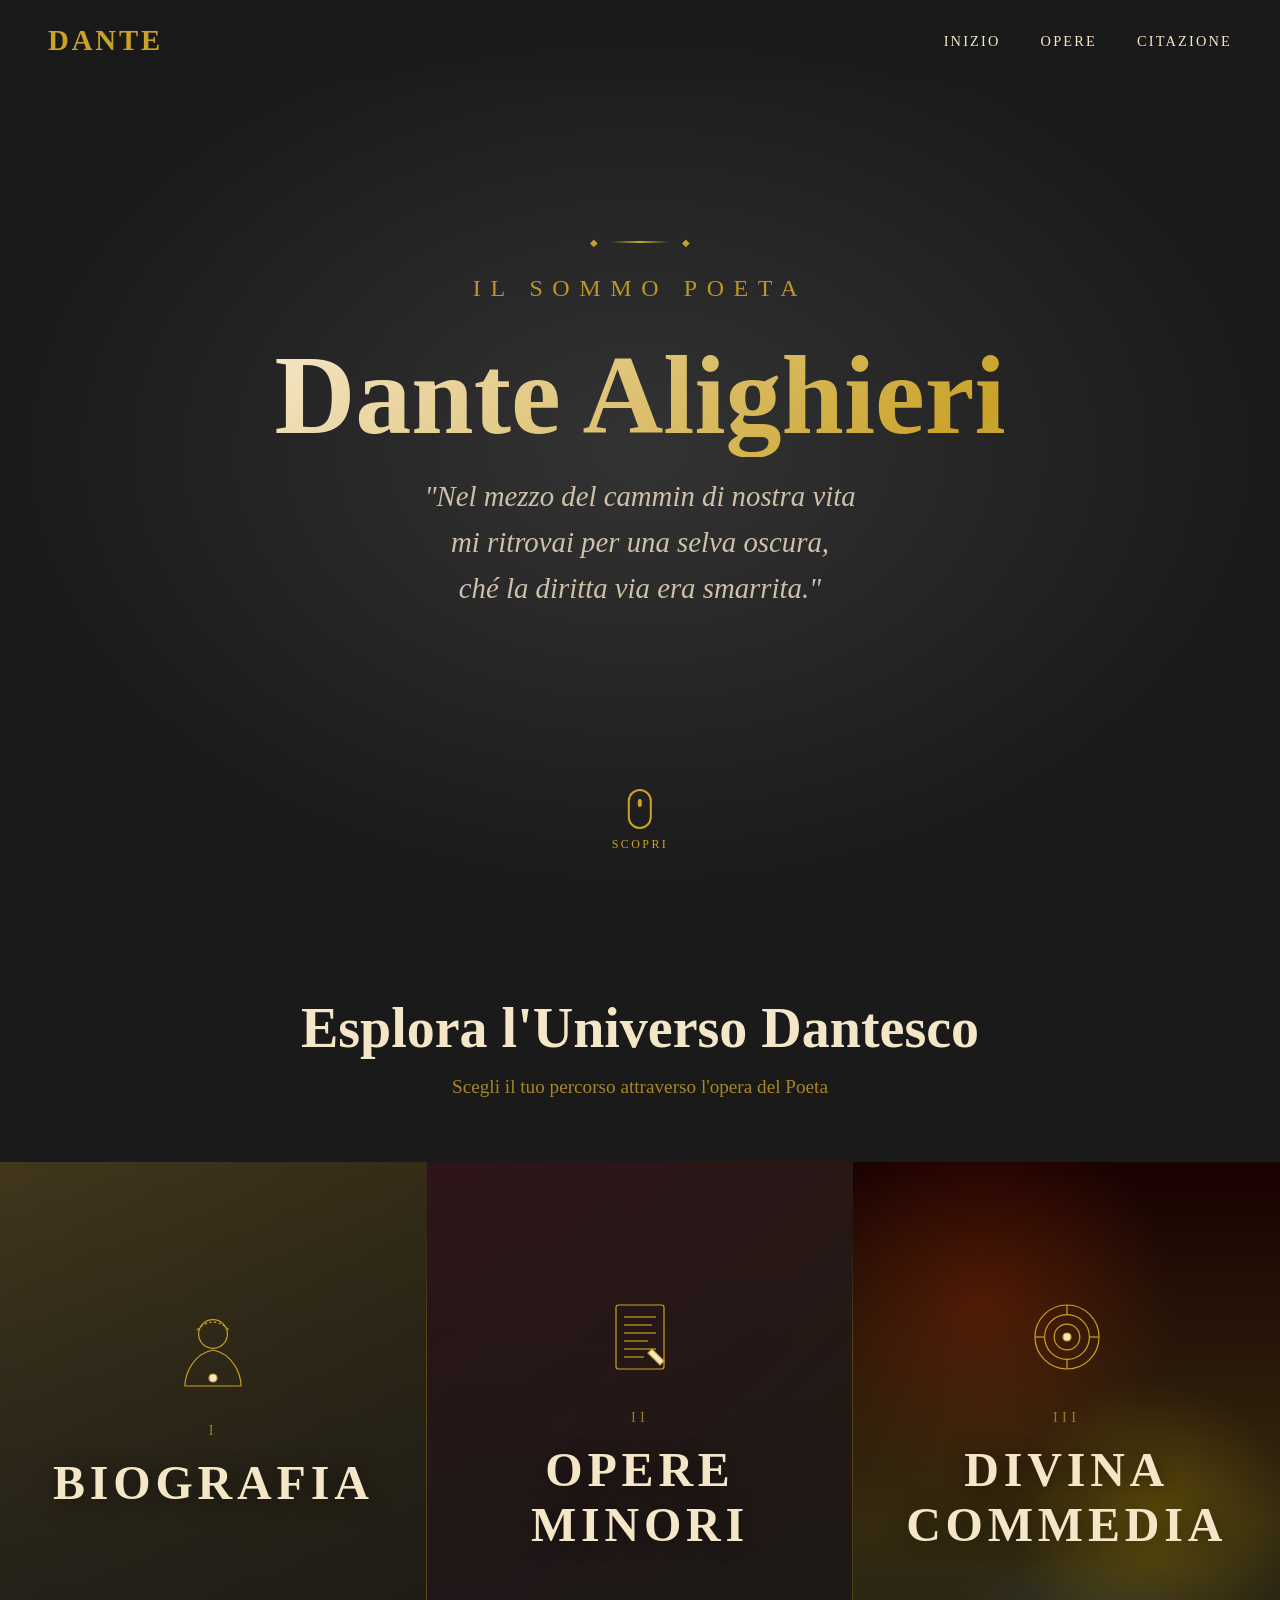
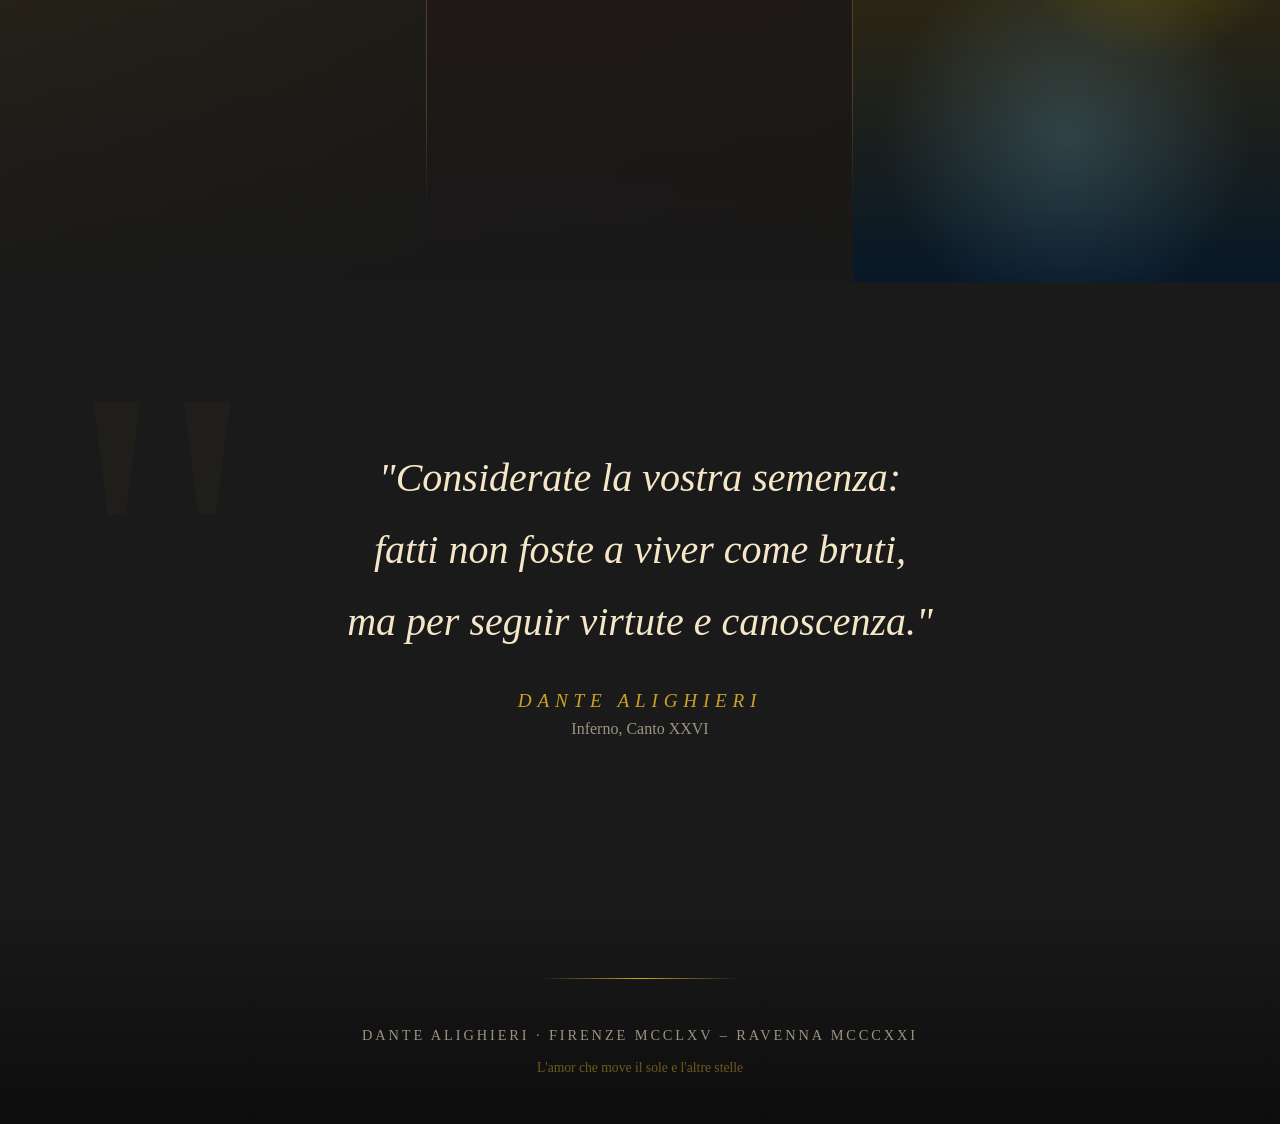
==== index.html @ 49ca8993 "Create index.html" ====
<!DOCTYPE html>
<html lang="it">
<head>
    <meta charset="UTF-8">
    <meta name="viewport" content="width=device-width, initial-scale=1.0">
    <title>Dante Alighieri | Il Sommo Poeta</title>
    <link href="[fonts.googleapis.com](https://fonts.googleapis.com/css2?family=Cinzel:wght@400;600;700&family=Cormorant+Garamond:ital,wght@0,400;0,600;1,400&display=swap)" rel="stylesheet">
    <style>
        *, *::before, *::after {
            margin: 0;
            padding: 0;
            box-sizing: border-box;
        }

        :root {
            --inferno: #8B0000;
            --inferno-deep: #4A0000;
            --inferno-glow: #FF4500;
            --purgatorio: #DAA520;
            --purgatorio-deep: #8B6914;
            --purgatorio-glow: #FFD700;
            --paradiso: #1E90FF;
            --paradiso-deep: #0A3D6E;
            --paradiso-glow: #87CEEB;
            --gold: #C9A227;
            --gold-light: #E8D5A3;
            --parchment: #F5E6C8;
            --ink: #1A1A1A;
            --ink-light: #333333;
            --font-display: 'Cinzel', serif;
            --font-body: 'Cormorant Garamond', serif;
            --transition-smooth: cubic-bezier(0.4, 0, 0.2, 1);
            --transition-bounce: cubic-bezier(0.68, -0.55, 0.265, 1.55);
        }

        html {
            scroll-behavior: smooth;
        }

        body {
            font-family: var(--font-body);
            background: var(--ink);
            color: var(--parchment);
            overflow-x: hidden;
            min-height: 100vh;
        }

        /* LOADER */
        .loader {
            position: fixed;
            inset: 0;
            background: var(--ink);
            display: flex;
            align-items: center;
            justify-content: center;
            z-index: 10000;
            transition: opacity 0.8s var(--transition-smooth), visibility 0.8s var(--transition-smooth);
        }

        .loader.hidden {
            opacity: 0;
            visibility: hidden;
            pointer-events: none;
        }

        .loader-content {
            text-align: center;
        }

        .loader-symbol {
            width: 120px;
            height: 120px;
            position: relative;
            margin: 0 auto 2rem;
        }

        .loader-ring {
            position: absolute;
            inset: 0;
            border: 3px solid transparent;
            border-radius: 50%;
            animation: loaderSpin 2s linear infinite;
        }

        .loader-ring:nth-child(1) {
            border-top-color: var(--inferno);
        }

        .loader-ring:nth-child(2) {
            inset: 15px;
            border-right-color: var(--purgatorio);
            animation-delay: 0.15s;
            animation-direction: reverse;
        }

        .loader-ring:nth-child(3) {
            inset: 30px;
            border-bottom-color: var(--paradiso);
            animation-delay: 0.3s;
        }

        @keyframes loaderSpin {
            to { transform: rotate(360deg); }
        }

        .loader-text {
            font-family: var(--font-display);
            font-size: 1.5rem;
            letter-spacing: 0.3em;
            color: var(--gold);
            animation: loaderPulse 1.5s ease-in-out infinite;
        }

        @keyframes loaderPulse {
            0%, 100% { opacity: 0.5; }
            50% { opacity: 1; }
        }

        /* HEADER */
        .header {
            position: fixed;
            top: 0;
            left: 0;
            right: 0;
            z-index: 1000;
            padding: 1.5rem 3rem;
            display: flex;
            justify-content: space-between;
            align-items: center;
            background: linear-gradient(to bottom, rgba(26, 26, 26, 0.95) 0%, rgba(26, 26, 26, 0) 100%);
            backdrop-filter: blur(10px);
            -webkit-backdrop-filter: blur(10px);
            transition: all 0.4s var(--transition-smooth);
        }

        .header.scrolled {
            padding: 1rem 3rem;
            background: rgba(26, 26, 26, 0.98);
        }

        .logo {
            font-family: var(--font-display);
            font-size: 1.8rem;
            font-weight: 700;
            color: var(--gold);
            text-decoration: none;
            letter-spacing: 0.1em;
            position: relative;
        }

        .logo::after {
            content: '';
            position: absolute;
            bottom: -5px;
            left: 0;
            width: 100%;
            height: 2px;
            background: linear-gradient(90deg, var(--inferno), var(--purgatorio), var(--paradiso));
            transform: scaleX(0);
            transform-origin: right;
            transition: transform 0.4s var(--transition-smooth);
        }

        .logo:hover::after {
            transform: scaleX(1);
            transform-origin: left;
        }

        .nav-links {
            display: flex;
            gap: 2.5rem;
            list-style: none;
        }

        .nav-link {
            font-family: var(--font-display);
            font-size: 0.9rem;
            color: var(--parchment);
            text-decoration: none;
            letter-spacing: 0.15em;
            text-transform: uppercase;
            position: relative;
            padding: 0.5rem 0;
            transition: color 0.3s var(--transition-smooth);
        }

        .nav-link::before {
            content: '';
            position: absolute;
            bottom: 0;
            left: 50%;
            width: 6px;
            height: 6px;
            background: var(--gold);
            border-radius: 50%;
            transform: translateX(-50%) scale(0);
            transition: transform 0.3s var(--transition-bounce);
        }

        .nav-link:hover {
            color: var(--gold);
        }

        .nav-link:hover::before {
            transform: translateX(-50%) scale(1);
        }

        /* HERO */
        .hero {
            position: relative;
            height: 100vh;
            display: flex;
            align-items: center;
            justify-content: center;
            overflow: hidden;
            background: radial-gradient(ellipse at center, var(--ink-light) 0%, var(--ink) 70%);
        }

        .hero-particles {
            position: absolute;
            inset: 0;
            overflow: hidden;
        }

        .particle {
            position: absolute;
            width: 4px;
            height: 4px;
            background: var(--gold);
            border-radius: 50%;
            opacity: 0;
            animation: particleFloat 8s infinite;
        }

        @keyframes particleFloat {
            0% {
                opacity: 0;
                transform: translateY(100vh) scale(0);
            }
            10% { opacity: 1; }
            90% { opacity: 1; }
            100% {
                opacity: 0;
                transform: translateY(-100vh) scale(1);
            }
        }

        .hero-content {
            position: relative;
            z-index: 10;
            text-align: center;
            max-width: 900px;
            padding: 2rem;
        }

        .hero-ornament {
            width: 60px;
            height: 2px;
            background: linear-gradient(90deg, transparent, var(--gold), transparent);
            margin: 0 auto 2rem;
            position: relative;
        }

        .hero-ornament::before,
        .hero-ornament::after {
            content: '◆';
            position: absolute;
            top: 50%;
            transform: translateY(-50%);
            color: var(--gold);
            font-size: 0.6rem;
        }

        .hero-ornament::before { left: -20px; }
        .hero-ornament::after { right: -20px; }

        .hero-title {
            font-family: var(--font-display);
            font-size: clamp(3rem, 10vw, 7rem);
            font-weight: 700;
            line-height: 1.1;
            margin-bottom: 1rem;
            background: linear-gradient(135deg, var(--parchment) 0%, var(--gold) 50%, var(--parchment) 100%);
            background-size: 200% auto;
            -webkit-background-clip: text;
            background-clip: text;
            -webkit-text-fill-color: transparent;
            animation: shimmer 4s linear infinite;
        }

        @keyframes shimmer {
            to { background-position: 200% center; }
        }

        .hero-subtitle {
            font-family: var(--font-display);
            font-size: clamp(1rem, 3vw, 1.5rem);
            color: var(--gold);
            letter-spacing: 0.4em;
            text-transform: uppercase;
            margin-bottom: 2rem;
            opacity: 0.9;
        }

        .hero-quote {
            font-family: var(--font-body);
            font-size: clamp(1.2rem, 2.5vw, 1.8rem);
            font-style: italic;
            color: var(--parchment);
            opacity: 0.8;
            max-width: 700px;
            margin: 0 auto 3rem;
            line-height: 1.6;
        }

        .hero-scroll {
            position: absolute;
            bottom: 3rem;
            left: 50%;
            transform: translateX(-50%);
            display: flex;
            flex-direction: column;
            align-items: center;
            gap: 0.5rem;
            color: var(--gold);
            font-family: var(--font-display);
            font-size: 0.75rem;
            letter-spacing: 0.2em;
            text-transform: uppercase;
            animation: scrollBounce 2s ease-in-out infinite;
        }

        @keyframes scrollBounce {
            0%, 100% { transform: translateX(-50%) translateY(0); }
            50% { transform: translateX(-50%) translateY(10px); }
        }

        .scroll-icon {
            width: 24px;
            height: 40px;
            border: 2px solid var(--gold);
            border-radius: 12px;
            position: relative;
        }

        .scroll-icon::before {
            content: '';
            position: absolute;
            top: 8px;
            left: 50%;
            transform: translateX(-50%);
            width: 4px;
            height: 8px;
            background: var(--gold);
            border-radius: 2px;
            animation: scrollDot 1.5s ease-in-out infinite;
        }

        @keyframes scrollDot {
            0%, 100% { opacity: 1; top: 8px; }
            50% { opacity: 0.3; top: 20px; }
        }

        /* MAIN SECTIONS */
        .main-sections {
            min-height: 100vh;
            display: flex;
            flex-direction: column;
            padding: 0;
            position: relative;
        }

        .sections-title {
            text-align: center;
            padding: 6rem 2rem 4rem;
            background: var(--ink);
        }

        .sections-title h2 {
            font-family: var(--font-display);
            font-size: clamp(2rem, 5vw, 3.5rem);
            color: var(--parchment);
            margin-bottom: 1rem;
        }

        .sections-title p {
            font-size: 1.2rem;
            color: var(--gold);
            opacity: 0.8;
        }

        .panels-container {
            display: flex;
            flex: 1;
            min-height: 80vh;
        }

        .panel {
            flex: 1;
            position: relative;
            overflow: hidden;
            cursor: pointer;
            transition: flex 0.7s var(--transition-smooth);
        }

        .panel:hover {
            flex: 1.5;
        }

        .panel-bg {
            position: absolute;
            inset: 0;
            background-size: cover;
            background-position: center;
            transition: transform 0.7s var(--transition-smooth), filter 0.5s var(--transition-smooth);
            filter: brightness(0.4) saturate(0.8);
        }

        .panel:hover .panel-bg {
            transform: scale(1.1);
            filter: brightness(0.6) saturate(1);
        }

        .panel-biografia .panel-bg {
            background: linear-gradient(135deg, rgba(138, 109, 59, 0.9) 0%, rgba(26, 26, 26, 0.95) 100%);
        }

        .panel-biografia::before {
            content: '';
            position: absolute;
            inset: 0;
            background: linear-gradient(to bottom, rgba(201, 162, 39, 0.1) 0%, rgba(26, 26, 26, 0.9) 100%);
            z-index: 1;
        }

        .panel-opere .panel-bg {
            background: linear-gradient(135deg, rgba(75, 0, 75, 0.9) 0%, rgba(26, 26, 26, 0.95) 100%);
        }

        .panel-opere::before {
            content: '';
            position: absolute;
            inset: 0;
            background: linear-gradient(to bottom, rgba(218, 165, 32, 0.1) 0%, rgba(26, 26, 26, 0.9) 100%);
            z-index: 1;
        }

        .panel-commedia .panel-bg {
            background: linear-gradient(180deg, var(--inferno-deep) 0%, var(--purgatorio-deep) 50%, var(--paradiso-deep) 100%);
            animation: cosmicShift 10s ease-in-out infinite;
        }

        @keyframes cosmicShift {
            0%, 100% {
                background: linear-gradient(180deg, var(--inferno-deep) 0%, var(--purgatorio-deep) 50%, var(--paradiso-deep) 100%);
            }
            33% {
                background: linear-gradient(180deg, var(--purgatorio-deep) 0%, var(--paradiso-deep) 50%, var(--inferno-deep) 100%);
            }
            66% {
                background: linear-gradient(180deg, var(--paradiso-deep) 0%, var(--inferno-deep) 50%, var(--purgatorio-deep) 100%);
            }
        }

        .panel-commedia::before {
            content: '';
            position: absolute;
            inset: 0;
            background: 
                radial-gradient(circle at 30% 20%, rgba(255, 69, 0, 0.2) 0%, transparent 30%),
                radial-gradient(circle at 70% 50%, rgba(255, 215, 0, 0.2) 0%, transparent 30%),
                radial-gradient(circle at 50% 80%, rgba(135, 206, 235, 0.2) 0%, transparent 30%);
            z-index: 1;
            animation: orbGlow 5s ease-in-out infinite;
        }

        @keyframes orbGlow {
            0%, 100% { opacity: 0.5; }
            50% { opacity: 1; }
        }

        .panel-content {
            position: absolute;
            inset: 0;
            display: flex;
            flex-direction: column;
            justify-content: center;
            align-items: center;
            padding: 3rem;
            z-index: 10;
            text-align: center;
        }

        .panel-icon {
            width: 80px;
            height: 80px;
            margin-bottom: 2rem;
        }

        .panel-icon svg {
            width: 100%;
            height: 100%;
            fill: none;
            stroke: var(--gold);
            stroke-width: 1.5;
            transition: all 0.5s var(--transition-smooth);
        }

        .panel:hover .panel-icon svg {
            stroke: var(--parchment);
            transform: scale(1.1);
            filter: drop-shadow(0 0 20px var(--gold));
        }

        .panel-number {
            font-family: var(--font-display);
            font-size: 0.9rem;
            color: var(--gold);
            letter-spacing: 0.3em;
            margin-bottom: 1rem;
            opacity: 0.7;
        }

        .panel-title {
            font-family: var(--font-display);
            font-size: clamp(1.8rem, 4vw, 3rem);
            font-weight: 700;
            color: var(--parchment);
            margin-bottom: 1.5rem;
            text-transform: uppercase;
            letter-spacing: 0.1em;
            text-shadow: 0 2px 20px rgba(0, 0, 0, 0.5);
            transition: all 0.5s var(--transition-smooth);
        }

        .panel:hover .panel-title {
            transform: translateY(-5px);
            text-shadow: 0 5px 30px rgba(201, 162, 39, 0.5);
        }

        .panel-description {
            font-size: 1.1rem;
            line-height: 1.7;
            color: var(--parchment);
            opacity: 0;
            max-width: 400px;
            transform: translateY(20px);
            transition: all 0.5s var(--transition-smooth) 0.1s;
        }

        .panel:hover .panel-description {
            opacity: 0.9;
            transform: translateY(0);
        }

        .panel-cta {
            margin-top: 2rem;
            padding: 1rem 2.5rem;
            font-family: var(--font-display);
            font-size: 0.9rem;
            letter-spacing: 0.2em;
            text-transform: uppercase;
            color: var(--ink);
            background: var(--gold);
            border: none;
            cursor: pointer;
            position: relative;
            overflow: hidden;
            opacity: 0;
            transform: translateY(20px);
            transition: all 0.5s var(--transition-smooth) 0.2s;
        }

        .panel:hover .panel-cta {
            opacity: 1;
            transform: translateY(0);
        }

        .panel-cta::before {
            content: '';
            position: absolute;
            top: 0;
            left: -100%;
            width: 100%;
            height: 100%;
            background: linear-gradient(90deg, transparent, rgba(255, 255, 255, 0.3), transparent);
            transition: left 0.5s var(--transition-smooth);
        }

        .panel-cta:hover::before {
            left: 100%;
        }

        .panel-cta:hover {
            background: var(--parchment);
            box-shadow: 0 10px 40px rgba(201, 162, 39, 0.4);
        }

        .panel::after {
            content: '';
            position: absolute;
            top: 10%;
            right: 0;
            height: 80%;
            width: 1px;
            background: linear-gradient(to bottom, transparent 0%, var(--gold) 20%, var(--gold) 80%, transparent 100%);
            opacity: 0.3;
            z-index: 20;
        }

        .panel:last-child::after {
            display: none;
        }

        /* QUOTE SECTION */
        .quote-section {
            position: relative;
            padding: 10rem 2rem;
            background: var(--ink);
            overflow: hidden;
        }

        .quote-section::before {
            content: '"';
            position: absolute;
            top: 2rem;
            left: 5%;
            font-family: var(--font-display);
            font-size: 30rem;
            color: var(--gold);
            opacity: 0.03;
            line-height: 1;
        }

        .quote-content {
            max-width: 1000px;
            margin: 0 auto;
            text-align: center;
            position: relative;
            z-index: 10;
        }

        .quote-text {
            font-family: var(--font-body);
            font-size: clamp(1.5rem, 4vw, 2.5rem);
            font-style: italic;
            line-height: 1.8;
            color: var(--parchment);
            margin-bottom: 2rem;
        }

        .quote-author {
            font-family: var(--font-display);
            font-size: 1.2rem;
            color: var(--gold);
            letter-spacing: 0.3em;
            text-transform: uppercase;
        }

        .quote-source {
            font-family: var(--font-body);
            font-size: 1rem;
            color: var(--parchment);
            opacity: 0.6;
            margin-top: 0.5rem;
        }

        /* FOOTER */
        .footer {
            background: linear-gradient(to bottom, var(--ink), #0D0D0D);
            padding: 5rem 2rem 3rem;
            text-align: center;
        }

        .footer-ornament {
            width: 200px;
            height: 1px;
            background: linear-gradient(90deg, transparent, var(--gold), transparent);
            margin: 0 auto 3rem;
        }

        .footer-text {
            font-family: var(--font-display);
            font-size: 0.9rem;
            color: var(--parchment);
            opacity: 0.6;
            letter-spacing: 0.2em;
        }

        .footer-date {
            font-family: var(--font-body);
            font-size: 0.85rem;
            color: var(--gold);
            margin-top: 1rem;
            opacity: 0.5;
        }

        /* REVEAL ANIMATION */
        .reveal {
            opacity: 0;
            transform: translateY(50px);
            transition: opacity 0.8s var(--transition-smooth), transform 0.8s var(--transition-smooth);
        }

        .reveal.active {
            opacity: 1;
            transform: translateY(0);
        }

        /* BIOGRAFIA SECTION */
        .biografia-section {
            position: relative;
            background: var(--ink);
            padding: 0;
            overflow: hidden;
            display: none;
        }

        .biografia-section.open {
            display: block;
        }

        /* BIO CLOSE BUTTON */
        .bio-close-btn {
            position: fixed;
            top: 100px;
            right: 30px;
            z-index: 1001;
            width: 50px;
            height: 50px;
            background: rgba(26, 26, 26, 0.9);
            border: 2px solid var(--gold);
            border-radius: 50%;
            cursor: pointer;
            display: none;
            align-items: center;
            justify-content: center;
            transition: all 0.4s var(--transition-smooth);
        }

        .bio-close-btn.visible {
            display: flex;
        }

        .bio-close-btn:hover {
            background: var(--gold);
            transform: scale(1.1);
        }

        .bio-close-btn::before,
        .bio-close-btn::after {
            content: '';
            position: absolute;
            width: 20px;
            height: 2px;
            background: var(--gold);
            transition: background 0.3s ease;
        }

        .bio-close-btn:hover::before,
        .bio-close-btn:hover::after {
            background: var(--ink);
        }

        .bio-close-btn::before {
            transform: rotate(45deg);
        }

        .bio-close-btn::after {
            transform: rotate(-45deg);
        }

        /* BIO COSMOS */
        .bio-cosmos {
            position: absolute;
            inset: 0;
            pointer-events: none;
            z-index: 0;
        }

        .bio-stars {
            position: absolute;
            inset: 0;
            background-image: 
                radial-gradient(2px 2px at 20px 30px, var(--gold), transparent),
                radial-gradient(2px 2px at 40px 70px, rgba(255,255,255,0.8), transparent),
                radial-gradient(1px 1px at 90px 40px, var(--gold-light), transparent),
                radial-gradient(2px 2px at 130px 80px, rgba(255,255,255,0.6), transparent),
                radial-gradient(1px 1px at 160px 120px, var(--gold), transparent);
            background-size: 200px 200px;
            animation: starFloat 100s linear infinite;
            opacity: 0.3;
        }

        @keyframes starFloat {
            from { transform: translateY(0); }
            to { transform: translateY(-200px); }
        }

        .bio-nebula {
            position: absolute;
            inset: 0;
            background: 
                radial-gradient(ellipse at 20% 50%, rgba(139, 0, 0, 0.1) 0%, transparent 50%),
                radial-gradient(ellipse at 80% 20%, rgba(30, 144, 255, 0.08) 0%, transparent 40%),
                radial-gradient(ellipse at 60% 80%, rgba(218, 165, 32, 0.1) 0%, transparent 45%);
            animation: nebulaShift 30s ease-in-out infinite alternate;
        }

        @keyframes nebulaShift {
            0% { opacity: 0.5; transform: scale(1); }
            100% { opacity: 0.8; transform: scale(1.1); }
        }

        /* BIO HEADER */
        .bio-header {
            position: relative;
            z-index: 10;
            text-align: center;
            padding: 8rem 2rem 4rem;
        }

        .bio-header-ornament {
            display: flex;
            justify-content: center;
            align-items: center;
            gap: 1rem;
            margin-bottom: 2rem;
            font-family: var(--font-display);
            font-size: 0.9rem;
            color: var(--gold);
            letter-spacing: 0.3em;
        }

        .ornament-center {
            padding: 0.5rem 1.5rem;
            border: 1px solid var(--gold);
            border-radius: 2px;
        }

        .bio-main-title {
            margin-bottom: 1.5rem;
        }

        .title-line {
            display: block;
            font-family: var(--font-body);
            font-size: clamp(1.2rem, 3vw, 1.8rem);
            font-weight: 400;
            color: var(--parchment);
            opacity: 0.8;
            letter-spacing: 0.2em;
            text-transform: uppercase;
            margin-bottom: 0.5rem;
        }

        .title-name {
            display: block;
            font-family: var(--font-display);
            font-size: clamp(2.5rem, 8vw, 5rem);
            font-weight: 700;
            background: linear-gradient(135deg, var(--parchment) 0%, var(--gold) 50%, var(--parchment) 100%);
            background-size: 200% auto;
            -webkit-background-clip: text;
            background-clip: text;
            -webkit-text-fill-color: transparent;
            animation: shimmer 5s linear infinite;
        }

        .bio-subtitle {
            font-family: var(--font-display);
            font-size: 1.1rem;
            color: var(--gold);
            letter-spacing: 0.15em;
            opacity: 0.7;
        }

        /* TIMELINE */
        .timeline-container {
            position: relative;
            max-width: 1200px;
            margin: 0 auto;
            padding: 4rem 2rem 8rem;
            z-index: 10;
        }

        .timeline-line {
            position: absolute;
            left: 50%;
            top: 0;
            bottom: 0;
            width: 2px;
            background: linear-gradient(to bottom, transparent 0%, var(--gold) 5%, var(--gold) 95%, transparent 100%);
            opacity: 0.3;
            transform: translateX(-50%);
        }

        .timeline-progress {
            position: absolute;
            top: 0;
            left: 0;
            width: 100%;
            height: 0%;
            background: linear-gradient(to bottom, var(--inferno), var(--purgatorio), var(--paradiso));
            transition: height 0.3s ease-out;
        }

        .timeline-event {
            position: relative;
            margin-bottom: 6rem;
            display: flex;
            align-items: flex-start;
            opacity: 0;
            transform: translateY(50px);
            transition: opacity 0.8s var(--transition-smooth), transform 0.8s var(--transition-smooth);
        }

        .timeline-event.visible {
            opacity: 1;
            transform: translateY(0);
        }

        .timeline-event:nth-child(odd) {
            flex-direction: row;
            padding-right: calc(50% + 3rem);
        }

        .timeline-event:nth-child(even) {
            flex-direction: row-reverse;
            padding-left: calc(50% + 3rem);
        }

        .event-marker {
            position: absolute;
            left: 50%;
            top: 2rem;
            transform: translateX(-50%);
            z-index: 20;
            display: flex;
            flex-direction: column;
            align-items: center;
        }

        .marker-ring {
            width: 40px;
            height: 40px;
            border: 2px solid var(--gold);
            border-radius: 50%;
            position: relative;
            background: var(--ink);
            transition: all 0.4s var(--transition-smooth);
        }

        .marker-ring::before {
            content: '';
            position: absolute;
            inset: 4px;
            border: 1px solid var(--gold);
            border-radius: 50%;
            opacity: 0.5;
        }

        .marker-dot {
            position: absolute;
            top: 50%;
            left: 50%;
            transform: translate(-50%, -50%);
            width: 12px;
            height: 12px;
            background: var(--gold);
            border-radius: 50%;
            box-shadow: 0 0 20px var(--gold);
            animation: markerPulse 2s ease-in-out infinite;
        }

        @keyframes markerPulse {
            0%, 100% { transform: translate(-50%, -50%) scale(1); opacity: 1; }
            50% { transform: translate(-50%, -50%) scale(1.3); opacity: 0.7; }
        }

        .marker-year {
            margin-top: 0.8rem;
            font-family: var(--font-display);
            font-size: 0.85rem;
            font-weight: 600;
            color: var(--gold);
            letter-spacing: 0.1em;
            text-shadow: 0 2px 10px rgba(0,0,0,0.8);
        }

        .marker-dark .marker-ring { border-color: #666; }
        .marker-dark .marker-dot { background: #888; box-shadow: 0 0 15px rgba(136,136,136,0.5); }

        .marker-danger .marker-ring { border-color: var(--inferno); }
        .marker-danger .marker-dot { background: var(--inferno); box-shadow: 0 0 20px var(--inferno); }

        .marker-divine .marker-ring { border-color: var(--paradiso); box-shadow: 0 0 30px rgba(30, 144, 255, 0.3); }
        .marker-divine .marker-dot { background: linear-gradient(135deg, var(--inferno), var(--purgatorio), var(--paradiso)); box-shadow: 0 0 25px var(--purgatorio); }

        .marker-final .marker-ring { border-color: var(--parchment); }
        .marker-final .marker-dot { background: var(--parchment); box-shadow: 0 0 20px rgba(245, 230, 200, 0.5); }

        /* EVENT CARD */
        .event-card {
            background: linear-gradient(135deg, rgba(40, 35, 30, 0.95) 0%, rgba(26, 26, 26, 0.98) 100%);
            border: 1px solid rgba(201, 162, 39, 0.2);
            border-radius: 4px;
            padding: 2.5rem;
            position: relative;
            overflow: hidden;
            transition: all 0.5s var(--transition-smooth);
        }

        .event-card::before {
            content: '';
            position: absolute;
            top: 0;
            left: 0;
            right: 0;
            height: 3px;
            background: linear-gradient(90deg, var(--gold), transparent);
        }

        .event-card:hover {
            transform: translateY(-5px);
            box-shadow: 0 20px 60px rgba(0,0,0,0.4), 0 0 40px rgba(201, 162, 39, 0.1);
            border-color: rgba(201, 162, 39, 0.4);
        }

        .event-card.featured::before {
            background: linear-gradient(90deg, var(--inferno), var(--purgatorio), var(--paradiso));
        }

        .event-card.mourning {
            background: linear-gradient(135deg, rgba(30, 30, 35, 0.95) 0%, rgba(20, 20, 25, 0.98) 100%);
        }

        .event-card.mourning::before {
            background: linear-gradient(90deg, #444, transparent);
        }

        .event-card.exile::before {
            background: linear-gradient(90deg, var(--inferno), var(--inferno-deep));
        }

        .event-card.masterpiece {
            background: linear-gradient(135deg, rgba(40, 30, 50, 0.95) 0%, rgba(26, 26, 36, 0.98) 100%);
        }

        .event-card.masterpiece::before {
            background: linear-gradient(90deg, var(--inferno), var(--purgatorio), var(--paradiso));
            height: 4px;
        }

        .event-card.final {
            background: linear-gradient(135deg, rgba(35, 35, 45, 0.95) 0%, rgba(25, 25, 35, 0.98) 100%);
        }

        .event-card.final::before {
            background: linear-gradient(90deg, var(--parchment), transparent);
        }

        .card-icon {
            width: 50px;
            height: 50px;
            margin-bottom: 1.5rem;
            color: var(--gold);
        }

        .card-icon svg {
            width: 100%;
            height: 100%;
        }

        .heart-icon .heart-pulse {
            animation: heartBeat 1.5s ease-in-out infinite;
        }

        @keyframes heartBeat {
            0%, 100% { transform: scale(1); }
            25% { transform: scale(1.3); }
            35% { transform: scale(1); }
            45% { transform: scale(1.2); }
        }

        .commedia-icon svg {
            animation: slowRotate 20s linear infinite;
        }

        @keyframes slowRotate {
            from { transform: rotate(0deg); }
            to { transform: rotate(360deg); }
        }

        .card-content {
            flex: 1;
        }

        .card-period {
            display: inline-block;
            font-family: var(--font-display);
            font-size: 0.8rem;
            color: var(--gold);
            letter-spacing: 0.15em;
            text-transform: uppercase;
            margin-bottom: 0.8rem;
            padding: 0.3rem 0.8rem;
            border: 1px solid rgba(201, 162, 39, 0.3);
            border-radius: 2px;
        }

        .card-title {
            font-family: var(--font-display);
            font-size: clamp(1.5rem, 3vw, 2rem);
            font-weight: 600;
            color: var(--parchment);
            margin-bottom: 1.5rem;
            line-height: 1.3;
        }

        .card-text {
            margin-bottom: 1.5rem;
        }

        .card-text p {
            font-family: var(--font-body);
            font-size: 1.1rem;
            line-height: 1.8;
            color: var(--parchment);
            opacity: 0.9;
            margin-bottom: 1rem;
        }

        .card-text p:last-child {
            margin-bottom: 0;
        }

        .card-text strong {
            color: var(--gold);
            font-weight: 600;
        }

        .card-text em {
            font-style: italic;
            color: var(--gold-light);
        }

        .card-quote {
            margin-top: 2rem;
            padding: 1.5rem;
            background: rgba(201, 162, 39, 0.05);
            border-left: 3px solid var(--gold);
            border-radius: 0 4px 4px 0;
        }

        .card-quote blockquote {
            font-family: var(--font-body);
            font-size: 1.15rem;
            font-style: italic;
            line-height: 1.7;
            color: var(--parchment);
            margin-bottom: 0.8rem;
        }

        .card-quote cite {
            font-family: var(--font-display);
            font-size: 0.85rem;
            color: var(--gold);
            letter-spacing: 0.1em;
            opacity: 0.8;
        }

        .card-details {
            margin-top: 2rem;
            display: grid;
            gap: 1rem;
        }

        .detail-item {
            display: flex;
            gap: 1rem;
            padding: 0.8rem 0;
            border-bottom: 1px solid rgba(201, 162, 39, 0.1);
        }

        .detail-label {
            font-family: var(--font-display);
            font-size: 0.85rem;
            color: var(--gold);
            letter-spacing: 0.1em;
            text-transform: uppercase;
            min-width: 120px;
        }

        .detail-value {
            font-family: var(--font-body);
            font-size: 1rem;
            color: var(--parchment);
            opacity: 0.9;
        }

        .card-map {
            margin-top: 2rem;
            padding: 1.5rem;
            background: rgba(139, 0, 0, 0.1);
            border-radius: 4px;
            border: 1px solid rgba(139, 0, 0, 0.2);
        }

        .map-title {
            font-family: var(--font-display);
            font-size: 0.9rem;
            color: var(--inferno);
            letter-spacing: 0.15em;
            text-transform: uppercase;
            margin-bottom: 1rem;
            text-align: center;
        }

        .map-locations {
            display: flex;
            flex-wrap: wrap;
            justify-content: center;
            align-items: center;
            gap: 0.5rem;
        }

        .location {
            font-family: var(--font-body);
            font-size: 1rem;
            color: var(--parchment);
            padding: 0.4rem 0.8rem;
            background: rgba(139, 0, 0, 0.2);
            border-radius: 2px;
        }

        .location-arrow {
            color: var(--gold);
            opacity: 0.5;
        }

        .card-structure {
            margin-top: 2rem;
            padding: 2rem;
            background: rgba(30, 30, 40, 0.5);
            border-radius: 4px;
            border: 1px solid rgba(201, 162, 39, 0.15);
        }

        .structure-title {
            font-family: var(--font-display);
            font-size: 0.9rem;
            color: var(--gold);
            letter-spacing: 0.2em;
            text-transform: uppercase;
            text-align: center;
            margin-bottom: 1.5rem;
        }

        .structure-grid {
            display: grid;
            grid-template-columns: repeat(3, 1fr);
            gap: 1rem;
            margin-bottom: 1.5rem;
        }

        .structure-item {
            text-align: center;
            padding: 1.5rem 1rem;
            border-radius: 4px;
            transition: transform 0.3s ease;
        }

        .structure-item:hover {
            transform: translateY(-5px);
        }

        .structure-item.inferno {
            background: linear-gradient(135deg, rgba(139, 0, 0, 0.3), rgba(139, 0, 0, 0.1));
            border: 1px solid rgba(139, 0, 0, 0.4);
        }

        .structure-item.purgatorio {
            background: linear-gradient(135deg, rgba(218, 165, 32, 0.3), rgba(218, 165, 32, 0.1));
            border: 1px solid rgba(218, 165, 32, 0.4);
        }

        .structure-item.paradiso {
            background: linear-gradient(135deg, rgba(30, 144, 255, 0.3), rgba(30, 144, 255, 0.1));
            border: 1px solid rgba(30, 144, 255, 0.4);
        }

        .structure-name {
            display: block;
            font-family: var(--font-display);
            font-size: 0.85rem;
            letter-spacing: 0.15em;
            margin-bottom: 0.8rem;
        }

        .structure-item.inferno .structure-name { color: var(--inferno-glow); }
        .structure-item.purgatorio .structure-name { color: var(--purgatorio-glow); }
        .structure-item.paradiso .structure-name { color: var(--paradiso-glow); }

        .structure-canti,
        .structure-versi {
            display: block;
            font-family: var(--font-body);
            font-size: 0.95rem;
            color: var(--parchment);
            opacity: 0.8;
            line-height: 1.6;
        }

        .structure-total {
            text-align: center;
            font-family: var(--font-body);
            font-size: 1rem;
            color: var(--parchment);
            padding-top: 1rem;
            border-top: 1px solid rgba(201, 162, 39, 0.2);
        }

        .structure-total strong {
            color: var(--gold);
        }

        .card-epitaph {
            margin-top: 2rem;
            padding: 2rem;
            background: linear-gradient(135deg, rgba(60, 55, 50, 0.5), rgba(40, 35, 30, 0.8));
            border-radius: 4px;
            border: 1px solid rgba(201, 162, 39, 0.2);
            text-align: center;
        }

        .epitaph-text {
            margin-bottom: 1rem;
        }

        .epitaph-latin {
            font-family: var(--font-body);
            font-size: 1rem;
            font-style: italic;
            color: var(--gold-light);
            line-height: 1.8;
            margin-bottom: 1.5rem;
            padding-bottom: 1.5rem;
            border-bottom: 1px solid rgba(201, 162, 39, 0.2);
        }

        .epitaph-translation {
            font-family: var(--font-body);
            font-size: 1.05rem;
            color: var(--parchment);
            line-height: 1.8;
            opacity: 0.9;
        }

        .card-epitaph cite {
            font-family: var(--font-display);
            font-size: 0.8rem;
            color: var(--gold);
            letter-spacing: 0.1em;
            opacity: 0.7;
        }

        .card-image {
            margin-top: 2rem;
        }

        .image-frame {
            position: relative;
            padding: 0.5rem;
            background: linear-gradient(135deg, var(--gold), rgba(201, 162, 39, 0.3));
            border-radius: 4px;
            overflow: hidden;
        }

        .image-content {
            width: 100%;
            height: 200px;
            background: var(--ink-light);
            border-radius: 2px;
            position: relative;
            overflow: hidden;
        }

        .image-content::before {
            content: '';
            position: absolute;
            inset: 0;
            background: linear-gradient(135deg, hsla(var(--img-hue, 45deg), 30%, 20%, 0.8) 0%, hsla(var(--img-hue, 45deg), 40%, 10%, 0.9) 100%);
        }

        .image-content::after {
            content: '';
            position: absolute;
            inset: 0;
            background: radial-gradient(circle at 30% 40%, hsla(var(--img-hue, 45deg), 50%, 50%, 0.2) 0%, transparent 50%);
        }

        .firenze-antica::after {
            background: linear-gradient(transparent 60%, rgba(0,0,0,0.5) 100%), repeating-linear-gradient(90deg, transparent, transparent 30px, rgba(201, 162, 39, 0.05) 30px, rgba(201, 162, 39, 0.05) 60px);
        }

        .beatrice-incontro::after {
            background: radial-gradient(circle at 50% 30%, rgba(255, 200, 200, 0.15) 0%, transparent 40%), radial-gradient(circle at 70% 60%, rgba(255, 215, 0, 0.1) 0%, transparent 30%);
        }

        .tomba-dante::after {
            background: linear-gradient(transparent 40%, rgba(0,0,0,0.6) 100%), radial-gradient(circle at 50% 70%, rgba(201, 162, 39, 0.15) 0%, transparent 50%);
        }

        .image-caption {
            display: block;
            margin-top: 0.8rem;
            font-family: var(--font-body);
            font-size: 0.9rem;
            font-style: italic;
            color: var(--parchment);
            opacity: 0.6;
            text-align: center;
        }

        /* LEGACY SECTION */
        .legacy-section {
            position: relative;
            z-index: 10;
            padding: 6rem 2rem 8rem;
            background: linear-gradient(to bottom, transparent 0%, rgba(201, 162, 39, 0.02) 50%, transparent 100%);
        }

        .legacy-header {
            text-align: center;
            margin-bottom: 4rem;
        }

        .legacy-title {
            font-family: var(--font-display);
            font-size: clamp(2rem, 5vw, 3rem);
            color: var(--parchment);
            margin-bottom: 1rem;
        }

        .legacy-subtitle {
            font-family: var(--font-body);
            font-size: 1.2rem;
            color: var(--gold);
            opacity: 0.8;
        }

        .legacy-grid {
            display: grid;
            grid-template-columns: repeat(auto-fit, minmax(300px, 1fr));
            gap: 2rem;
            max-width: 1200px;
            margin: 0 auto;
        }

        .legacy-card {
            background: rgba(40, 35, 30, 0.6);
            border: 1px solid rgba(201, 162, 39, 0.15);
            border-radius: 4px;
            padding: 2.5rem;
            text-align: center;
            transition: all 0.4s var(--transition-smooth);
        }

        .legacy-card:hover {
            transform: translateY(-10px);
            border-color: rgba(201, 162, 39, 0.4);
            box-shadow: 0 20px 50px rgba(0,0,0,0.3);
        }

        .legacy-icon {
            width: 60px;
            height: 60px;
            margin: 0 auto 1.5rem;
            color: var(--gold);
        }

        .legacy-icon svg {
            width: 100%;
            height: 100%;
        }

        .legacy-card h4 {
            font-family: var(--font-display);
            font-size: 1.3rem;
            color: var(--parchment);
            margin-bottom: 1rem;
        }

        .legacy-card p {
            font-family: var(--font-body);
            font-size: 1.05rem;
            line-height: 1.7;
            color: var(--parchment);
            opacity: 0.8;
        }

        /* RESPONSIVE */
        @media (max-width: 1024px) {
            .panels-container {
                flex-direction: column;
            }

            .panel {
                min-height: 50vh;
            }

            .panel:hover {
                flex: 2;
            }

            .panel::after {
                top: auto;
                bottom: 0;
                left: 10%;
                right: 10%;
                width: 80%;
                height: 1px;
            }

            .header {
                padding: 1rem 1.5rem;
            }

            .nav-links {
                display: none;
            }

            .timeline-line {
                left: 30px;
            }

            .timeline-event {
                flex-direction: row !important;
                padding-left: 80px !important;
                padding-right: 2rem !important;
            }

            .event-marker {
                left: 30px;
            }

            .marker-year {
                position: absolute;
                left: 50px;
                top: 50%;
                transform: translateY(-50%);
                margin-top: 0;
                white-space: nowrap;
            }
        }

        @media (max-width: 768px) {
            .hero-title {
                font-size: 3rem;
            }

            .hero-subtitle {
                font-size: 0.9rem;
                letter-spacing: 0.2em;
            }

            .panel-content {
                padding: 2rem;
            }

            .panel-icon {
                width: 60px;
                height: 60px;
            }

            .quote-section {
                padding: 5rem 1.5rem;
            }

            .bio-header {
                padding: 6rem 1.5rem 3rem;
            }

            .timeline-container {
                padding: 2rem 1rem 4rem;
            }

            .timeline-event {
                padding-left: 60px !important;
                margin-bottom: 4rem;
            }

            .timeline-line {
                left: 20px;
            }

            .event-marker {
                left: 20px;
            }

            .marker-ring {
                width: 30px;
                height: 30px;
            }

            .marker-dot {
                width: 8px;
                height: 8px;
            }

            .marker-year {
                left: 40px;
                font-size: 0.75rem;
            }

            .event-card {
                padding: 1.5rem;
            }

            .card-title {
                font-size: 1.3rem;
            }

            .card-text p {
                font-size: 1rem;
            }

            .structure-grid {
                grid-template-columns: 1fr;
            }

            .legacy-grid {
                grid-template-columns: 1fr;
            }

            .bio-close-btn {
                top: 80px;
                right: 15px;
                width: 40px;
                height: 40px;
            }

            .bio-close-btn::before,
            .bio-close-btn::after {
                width: 16px;
            }
        }

        @media (prefers-reduced-motion: reduce) {
            *, *::before, *::after {
                animation-duration: 0.01ms !important;
                animation-iteration-count: 1 !important;
                transition-duration: 0.01ms !important;
            }
        }

        .panel:focus-visible,
        .nav-link:focus-visible,
        .logo:focus-visible,
        .panel-cta:focus-visible,
        .event-card:focus-visible {
            outline: 2px solid var(--gold);
            outline-offset: 4px;
        }
    </style>
</head>
<body>
    <!-- Loader -->
    <div class="loader" id="loader">
        <div class="loader-content">
            <div class="loader-symbol">
                <div class="loader-ring"></div>
                <div class="loader-ring"></div>
                <div class="loader-ring"></div>
            </div>
            <p class="loader-text">XIII-XIV sec.</p>
        </div>
    </div>

    <!-- Header -->
    <header class="header" id="header">
        <a href="#" class="logo">DANTE</a>
        <nav>
            <ul class="nav-links">
                <li><a href="#hero" class="nav-link">Inizio</a></li>
                <li><a href="#sections" class="nav-link">Opere</a></li>
                <li><a href="#quote" class="nav-link">Citazione</a></li>
            </ul>
        </nav>
    </header>

    <!-- Bio Close Button -->
    <button class="bio-close-btn" id="bioCloseBtn" aria-label="Chiudi biografia"></button>

    <!-- Hero Section -->
    <section class="hero" id="hero">
        <div class="hero-particles" id="particles"></div>
        <div class="hero-content">
            <div class="hero-ornament"></div>
            <p class="hero-subtitle">Il Sommo Poeta</p>
            <h1 class="hero-title">Dante Alighieri</h1>
            <p class="hero-quote">
                "Nel mezzo del cammin di nostra vita<br>
                mi ritrovai per una selva oscura,<br>
                ché la diritta via era smarrita."
            </p>
        </div>
        <div class="hero-scroll">
            <div class="scroll-icon"></div>
            <span>Scopri</span>
        </div>
    </section>

    <!-- Main Sections -->
    <main class="main-sections" id="sections">
        <div class="sections-title reveal">
            <h2>Esplora l'Universo Dantesco</h2>
            <p>Scegli il tuo percorso attraverso l'opera del Poeta</p>
        </div>

        <div class="panels-container">
            <!-- Pannello Biografia -->
            <article class="panel panel-biografia" tabindex="0" role="button" aria-label="Vai alla biografia di Dante">
                <div class="panel-bg"></div>
                <div class="panel-content">
                    <div class="panel-icon">
                        <svg viewBox="0 0 100 100">
                            <circle cx="50" cy="30" r="18"/>
                            <path d="M50 50 C25 55 15 80 15 95 L85 95 C85 80 75 55 50 50"/>
                            <path d="M30 25 Q50 5 70 25" stroke-dasharray="3,3"/>
                            <circle cx="50" cy="85" r="5" fill="currentColor"/>
                        </svg>
                    </div>
                    <span class="panel-number">I</span>
                    <h2 class="panel-title">Biografia</h2>
                    <p class="panel-description">
                        La vita straordinaria di Durante degli Alighieri: dall'amore per Beatrice 
                        all'esilio da Firenze, il viaggio umano del più grande poeta italiano.
                    </p>
                    <button class="panel-cta" id="openBioBtn">Scopri la Vita</button>
                </div>
            </article>

            <!-- Pannello Opere Minori -->
            <article class="panel panel-opere" tabindex="0" role="button" aria-label="Vai alle opere minori">
                <div class="panel-bg"></div>
                <div class="panel-content">
                    <div class="panel-icon">
                        <svg viewBox="0 0 100 100">
                            <rect x="20" y="10" width="60" height="80" rx="3"/>
                            <line x1="30" y1="25" x2="70" y2="25"/>
                            <line x1="30" y1="35" x2="65" y2="35"/>
                            <line x1="30" y1="45" x2="70" y2="45"/>
                            <line x1="30" y1="55" x2="60" y2="55"/>
                            <line x1="30" y1="65" x2="70" y2="65"/>
                            <line x1="30" y1="75" x2="55" y2="75"/>
                            <path d="M60 70 L75 85 L80 80 L65 65 Z" fill="currentColor"/>
                        </svg>
                    </div>
                    <span class="panel-number">II</span>
                    <h2 class="panel-title">Opere Minori</h2>
                    <p class="panel-description">
                        La Vita Nova, il Convivio, il De vulgari eloquentia e altre opere 
                        che rivelano la profondità intellettuale e poetica di Dante.
                    </p>
                    <button class="panel-cta">Esplora le Opere</button>
                </div>
            </article>

            <!-- Pannello Divina Commedia -->
            <article class="panel panel-commedia" tabindex="0" role="button" aria-label="Vai alla Divina Commedia">
                <div class="panel-bg"></div>
                <div class="panel-content">
                    <div class="panel-icon">
                        <svg viewBox="0 0 100 100">
                            <circle cx="50" cy="50" r="40"/>
                            <circle cx="50" cy="50" r="28"/>
                            <circle cx="50" cy="50" r="16"/>
                            <circle cx="50" cy="50" r="5" fill="currentColor"/>
                            <line x1="50" y1="10" x2="50" y2="22"/>
                            <line x1="50" y1="78" x2="50" y2="90"/>
                            <line x1="10" y1="50" x2="22" y2="50"/>
                            <line x1="78" y1="50" x2="90" y2="50"/>
                        </svg>
                    </div>
                    <span class="panel-number">III</span>
                    <h2 class="panel-title">Divina Commedia</h2>
                    <p class="panel-description">
                        Il capolavoro immortale: un viaggio attraverso Inferno, Purgatorio 
                        e Paradiso che ha definito la letteratura mondiale.
                    </p>
                    <button class="panel-cta">Inizia il Viaggio</button>
                </div>
            </article>
        </div>
    </main>

    <!-- Quote Section -->
    <section class="quote-section reveal" id="quote">
        <div class="quote-content">
            <blockquote class="quote-text">
                "Considerate la vostra semenza:<br>
                fatti non foste a viver come bruti,<br>
                ma per seguir virtute e canoscenza."
            </blockquote>
            <cite class="quote-author">Dante Alighieri</cite>
            <p class="quote-source">Inferno, Canto XXVI</p>
        </div>
    </section>

    <!-- Biografia Section -->
    <section class="biografia-section" id="biografia">
        <div class="bio-cosmos">
            <div class="bio-stars"></div>
            <div class="bio-nebula"></div>
        </div>

        <header class="bio-header">
            <div class="bio-header-ornament">
                <span class="ornament-left">◆━━━</span>
                <span class="ornament-center">VITA</span>
                <span class="ornament-right">━━━◆</span>
            </div>
            <h2 class="bio-main-title">
                <span class="title-line">La Vita di</span>
                <span class="title-name">Dante Alighieri</span>
            </h2>
            <p class="bio-subtitle">Durante degli Alighieri · Firenze 1265 – Ravenna 1321</p>
        </header>

        <div class="timeline-container">
            <div class="timeline-line">
                <div class="timeline-progress" id="timelineProgress"></div>
            </div>

            <!-- 1265 -->
            <article class="timeline-event" data-year="1265">
                <div class="event-marker">
                    <div class="marker-ring"></div>
                    <div class="marker-dot"></div>
                    <span class="marker-year">1265</span>
                </div>
                <div class="event-card">
                    <div class="card-icon">
                        <svg viewBox="0 0 60 60">
                            <circle cx="30" cy="20" r="12" fill="none" stroke="currentColor" stroke-width="2"/>
                            <path d="M15 55 Q30 35 45 55" fill="none" stroke="currentColor" stroke-width="2"/>
                            <path d="M25 18 L30 10 L35 18" fill="none" stroke="currentColor" stroke-width="1.5"/>
                        </svg>
                    </div>
                    <div class="card-content">
                        <span class="card-period">Maggio - Giugno 1265</span>
                        <h3 class="card-title">Nascita a Firenze</h3>
                        <div class="card-text">
                            <p><strong>Durante degli Alighieri</strong> nasce a Firenze tra il 14 maggio e il 13 giugno 1265, sotto il segno dei Gemelli — costellazione che egli stesso celebrerà nel Paradiso. La famiglia appartiene alla piccola nobiltà cittadina, di parte guelfa.</p>
                            <p>Il padre, <strong>Alighiero di Bellincione</strong>, è un cambiavalute di modeste fortune. La madre, <strong>Bella degli Abati</strong>, muore quando Dante ha circa cinque o sei anni, lasciando un vuoto che segnerà profondamente la sua sensibilità poetica.</p>
                        </div>
                        <div class="card-quote">
                            <blockquote>"O glorïose stelle, o lume pregno / di gran virtù, dal quale io riconosco / tutto, qual che si sia, il mio ingegno"</blockquote>
                            <cite>— Paradiso, XXII, 112-114</cite>
                        </div>
                    </div>
                    <div class="card-image" style="--img-hue: 45deg;">
                        <div class="image-frame">
                            <div class="image-content firenze-antica"></div>
                        </div>
                        <span class="image-caption">Firenze nel XIII secolo</span>
                    </div>
                </div>
            </article>

            <!-- 1274 -->
            <article class="timeline-event" data-year="1274">
                <div class="event-marker">
                    <div class="marker-ring"></div>
                    <div class="marker-dot"></div>
                    <span class="marker-year">1274</span>
                </div>
                <div class="event-card featured">
                    <div class="card-icon heart-icon">
                        <svg viewBox="0 0 60 60">
                            <path d="M30 50 C10 35 5 20 15 12 C22 6 30 12 30 20 C30 12 38 6 45 12 C55 20 50 35 30 50" fill="none" stroke="currentColor" stroke-width="2"/>
                            <circle cx="30" cy="28" r="4" fill="currentColor" class="heart-pulse"/>
                        </svg>
                    </div>
                    <div class="card-content">
                        <span class="card-period">1 Maggio 1274</span>
                        <h3 class="card-title">L'Incontro con Beatrice</h3>
                        <div class="card-text">
                            <p>A nove anni, durante una festa di calendimaggio, Dante vede per la prima volta <strong>Beatrice Portinari</strong>, figlia del banchiere Folco Portinari. È un incontro destinato a trasformare non solo la sua vita, ma l'intera storia della letteratura.</p>
                            <p>Beatrice, "la gloriosa donna de la mia mente", diventerà il centro gravitazionale di tutta la poesia dantesca: dalla <em>Vita Nova</em> alla <em>Divina Commedia</em>, ella rappresenta l'amore che eleva, purifica e conduce a Dio.</p>
                            <p>Il secondo incontro avverrà nove anni dopo, nel 1283, quando Beatrice rivolge a Dante il suo saluto — momento che il poeta descrive come una rivelazione mistica.</p>
                        </div>
                        <div class="card-quote">
                            <blockquote>"Apparve vestita di nobilissimo colore, umile e onesto, sanguigno, cinta e ornata a la guisa che a la sua giovanissima etade si convenia."</blockquote>
                            <cite>— Vita Nova, II</cite>
                        </div>
                    </div>
                    <div class="card-image" style="--img-hue: 340deg;">
                        <div class="image-frame">
                            <div class="image-content beatrice-incontro"></div>
                        </div>
                        <span class="image-caption">L'incontro con Beatrice</span>
                    </div>
                </div>
            </article>

            <!-- 1280-1295 -->
            <article class="timeline-event" data-year="1280">
                <div class="event-marker">
                    <div class="marker-ring"></div>
                    <div class="marker-dot"></div>
                    <span class="marker-year">1280-1295</span>
                </div>
                <div class="event-card">
                    <div class="card-icon">
                        <svg viewBox="0 0 60 60">
                            <rect x="10" y="15" width="40" height="35" rx="2" fill="none" stroke="currentColor" stroke-width="2"/>
                            <line x1="10" y1="25" x2="50" y2="25" stroke="currentColor" stroke-width="2"/>
                            <line x1="18" y1="32" x2="42" y2="32" stroke="currentColor" stroke-width="1.5"/>
                            <line x1="18" y1="38" x2="38" y2="38" stroke="currentColor" stroke-width="1.5"/>
                            <line x1="18" y1="44" x2="40" y2="44" stroke="currentColor" stroke-width="1.5"/>
                            <circle cx="30" cy="10" r="5" fill="none" stroke="currentColor" stroke-width="1.5"/>
                        </svg>
                    </div>
                    <div class="card-content">
                        <span class="card-period">1280 - 1295</span>
                        <h3 class="card-title">Formazione Intellettuale</h3>
                        <div class="card-text">
                            <p>Dante riceve un'educazione completa secondo i canoni del tempo. Studia presso i Francescani di Santa Croce e i Domenicani di Santa Maria Novella, immergendosi nella filosofia scolastica, nella teologia e nelle arti liberali.</p>
                            <p>Il maestro <strong>Brunetto Latini</strong>, uomo politico e intellettuale, lo introduce alla retorica e alla filosofia. A Bologna, Dante approfondisce gli studi di retorica e probabilmente entra in contatto con la tradizione poetica bolognese.</p>
                            <p>Frequenta il circolo dello <strong>Stilnovo</strong>, stringendo amicizia con <strong>Guido Cavalcanti</strong> — che chiamerà "primo amico" — e con altri poeti come Lapo Gianni e Cino da Pistoia. Insieme, rivoluzionano la poesia d'amore italiana.</p>
                        </div>
                        <div class="card-details">
                            <div class="detail-item">
                                <span class="detail-label">Maestri</span>
                                <span class="detail-value">Brunetto Latini, Remigio de' Girolami</span>
                            </div>
                            <div class="detail-item">
                                <span class="detail-label">Discipline</span>
                                <span class="detail-value">Filosofia, Teologia, Retorica, Astronomia</span>
                            </div>
                            <div class="detail-item">
                                <span class="detail-label">Lingue</span>
                                <span class="detail-value">Latino, Volgare fiorentino, Provenzale</span>
                            </div>
                        </div>
                    </div>
                </div>
            </article>

            <!-- 1289 -->
            <article class="timeline-event" data-year="1289">
                <div class="event-marker">
                    <div class="marker-ring"></div>
                    <div class="marker-dot"></div>
                    <span class="marker-year">1289</span>
                </div>
                <div class="event-card">
                    <div class="card-icon">
                        <svg viewBox="0 0 60 60">
                            <path d="M30 5 L30 40" stroke="currentColor" stroke-width="3"/>
                            <path d="M20 40 L30 55 L40 40" fill="none" stroke="currentColor" stroke-width="2"/>
                            <path d="M22 15 L30 5 L38 15" fill="currentColor"/>
                            <circle cx="30" cy="45" r="3" fill="currentColor"/>
                        </svg>
                    </div>
                    <div class="card-content">
                        <span class="card-period">11 Giugno 1289</span>
                        <h3 class="card-title">Battaglia di Campaldino</h3>
                        <div class="card-text">
                            <p>Dante partecipa come <strong>feditore a cavallo</strong> alla battaglia di Campaldino, dove i Guelfi fiorentini sconfiggono i Ghibellini aretini. È la sua prima esperienza diretta della guerra e della morte.</p>
                            <p>In questa battaglia muore <strong>Buonconte da Montefeltro</strong>, che Dante incontrerà nel Purgatorio, e combatte <strong>Corso Donati</strong>, futuro nemico politico del poeta. L'esperienza bellica lascia tracce profonde nella Commedia, dove le descrizioni di violenza e conflitto rivelano una conoscenza diretta.</p>
                        </div>
                        <div class="card-quote">
                            <blockquote>"Io fui al piè del suo monte, / e io nacqui in quel campo / là dove i Fiorentini Ghibellini fêr grande strazio"</blockquote>
                            <cite>— Riferimento a Campaldino, Purgatorio V</cite>
                        </div>
                    </div>
                </div>
            </article>

            <!-- 1290 -->
            <article class="timeline-event" data-year="1290">
                <div class="event-marker marker-dark">
                    <div class="marker-ring"></div>
                    <div class="marker-dot"></div>
                    <span class="marker-year">1290</span>
                </div>
                <div class="event-card mourning">
                    <div class="card-icon">
                        <svg viewBox="0 0 60 60">
                            <circle cx="30" cy="25" r="15" fill="none" stroke="currentColor" stroke-width="2"/>
                            <path d="M20 55 L30 35 L40 55" fill="none" stroke="currentColor" stroke-width="2"/>
                            <line x1="30" y1="20" x2="30" y2="30" stroke="currentColor" stroke-width="2"/>
                            <line x1="25" y1="25" x2="35" y2="25" stroke="currentColor" stroke-width="2"/>
                            <path d="M22 22 Q30 15 38 22" fill="none" stroke="currentColor" stroke-width="1" stroke-dasharray="2,2"/>
                        </svg>
                    </div>
                    <div class="card-content">
                        <span class="card-period">8 Giugno 1290</span>
                        <h3 class="card-title">La Morte di Beatrice</h3>
                        <div class="card-text">
                            <p>Beatrice Portinari muore a soli ventiquattro anni, probabilmente di parto. Per Dante è un lutto cosmico: "la regina de la gloria" ha lasciato il mondo terreno.</p>
                            <p>Il poeta sprofonda in una crisi esistenziale e spirituale. Cerca consolazione nella filosofia — in particolare negli scritti di Boezio e Cicerone — e inizia a comporre la <strong>Vita Nova</strong>, il "libello" che raccoglie e commenta le rime dedicate a Beatrice.</p>
                            <p>Alla fine della Vita Nova, Dante fa un voto solenne: scriverà di Beatrice "quello che mai non fue detto d'alcuna" — una promessa che si compirà nella Divina Commedia.</p>
                        </div>
                        <div class="card-quote">
                            <blockquote>"Partissi de la sua bella persona / piena di grazia l'anima gentile, / ed èssi gloriosa in loco degno."</blockquote>
                            <cite>— Vita Nova, XXXI</cite>
                        </div>
                    </div>
                </div>
            </article>

            <!-- 1295 -->
            <article class="timeline-event" data-year="1295">
                <div class="event-marker">
                    <div class="marker-ring"></div>
                    <div class="marker-dot"></div>
                    <span class="marker-year">1295</span>
                </div>
                <div class="event-card">
                    <div class="card-icon">
                        <svg viewBox="0 0 60 60">
                            <rect x="15" y="20" width="30" height="35" rx="2" fill="none" stroke="currentColor" stroke-width="2"/>
                            <path d="M20 20 L20 10 L40 10 L40 20" fill="none" stroke="currentColor" stroke-width="2"/>
                            <circle cx="30" cy="35" r="8" fill="none" stroke="currentColor" stroke-width="1.5"/>
                            <path d="M26 35 L29 38 L35 32" fill="none" stroke="currentColor" stroke-width="2"/>
                        </svg>
                    </div>
                    <div class="card-content">
                        <span class="card-period">1285 - 1300</span>
                        <h3 class="card-title">Matrimonio e Ingresso in Politica</h3>
                        <div class="card-text">
                            <p>Intorno al 1285, Dante sposa <strong>Gemma Donati</strong>, secondo un accordo matrimoniale stipulato anni prima. Dal matrimonio nascono almeno tre figli: <strong>Jacopo</strong>, <strong>Pietro</strong> (entrambi futuri commentatori della Commedia) e <strong>Antonia</strong> (che prenderà i voti col nome di Beatrice).</p>
                            <p>Nel 1295 Dante si iscrive all'<strong>Arte dei Medici e Speziali</strong> per poter partecipare alla vita politica fiorentina. Inizia così la sua carriera nelle istituzioni comunali, che lo porterà a ricoprire incarichi sempre più importanti.</p>
                        </div>
                        <div class="card-details">
                            <div class="detail-item">
                                <span class="detail-label">Moglie</span>
                                <span class="detail-value">Gemma di Manetto Donati</span>
                            </div>
                            <div class="detail-item">
                                <span class="detail-label">Figli</span>
                                <span class="detail-value">Jacopo, Pietro, Antonia (e forse Giovanni)</span>
                            </div>
                            <div class="detail-item">
                                <span class="detail-label">Corporazione</span>
                                <span class="detail-value">Arte dei Medici e Speziali</span>
                            </div>
                        </div>
                    </div>
                </div>
            </article>

            <!-- 1300 -->
            <article class="timeline-event" data-year="1300">
                <div class="event-marker">
                    <div class="marker-ring"></div>
                    <div class="marker-dot"></div>
                    <span class="marker-year">1300</span>
                </div>
                <div class="event-card">
                    <div class="card-icon">
                        <svg viewBox="0 0 60 60">
                            <polygon points="30,5 45,20 45,45 30,55 15,45 15,20" fill="none" stroke="currentColor" stroke-width="2"/>
                            <circle cx="30" cy="30" r="10" fill="none" stroke="currentColor" stroke-width="1.5"/>
                            <path d="M30 22 L30 30 L36 30" fill="none" stroke="currentColor" stroke-width="2"/>
                        </svg>
                    </div>
                    <div class="card-content">
                        <span class="card-period">15 Giugno - 15 Agosto 1300</span>
                        <h3 class="card-title">Priore di Firenze</h3>
                        <div class="card-text">
                            <p>Dante raggiunge l'apice della carriera politica: viene eletto tra i sei <strong>Priori delle Arti</strong>, la massima magistratura della Repubblica fiorentina. È il periodo più turbolento della politica cittadina.</p>
                            <p>Il partito guelfo è ormai diviso in <strong>Bianchi</strong> (guidati dai Cerchi, più moderati verso i Ghibellini) e <strong>Neri</strong> (guidati dai Donati, intransigenti e legati al Papa). Dante si schiera con i Bianchi.</p>
                            <p>Durante il priorato, approva l'esilio dei capi di entrambe le fazioni per riportare la pace — tra gli esiliati c'è anche l'amico <strong>Guido Cavalcanti</strong>, che morirà poco dopo. È una decisione che Dante rimpiangerà amaramente.</p>
                        </div>
                        <div class="card-quote">
                            <blockquote>"Tutti li mali e li 'nconvenienti miei da li infausti comizi del mio priorato ebbero cagione e principio."</blockquote>
                            <cite>— Lettera a un amico fiorentino</cite>
                        </div>
                    </div>
                </div>
            </article>

            <!-- 1302 -->
            <article class="timeline-event" data-year="1302">
                <div class="event-marker marker-danger">
                    <div class="marker-ring"></div>
                    <div class="marker-dot"></div>
                    <span class="marker-year">1302</span>
                </div>
                <div class="event-card exile">
                    <div class="card-icon">
                        <svg viewBox="0 0 60 60">
                            <path d="M10 50 L30 20 L50 50 Z" fill="none" stroke="currentColor" stroke-width="2"/>
                            <line x1="30" y1="28" x2="30" y2="38" stroke="currentColor" stroke-width="3"/>
                            <circle cx="30" cy="44" r="2" fill="currentColor"/>
                            <path d="M5 50 L55 50" stroke="currentColor" stroke-width="1" stroke-dasharray="3,3"/>
                        </svg>
                    </div>
                    <div class="card-content">
                        <span class="card-period">27 Gennaio 1302</span>
                        <h3 class="card-title">L'Esilio da Firenze</h3>
                        <div class="card-text">
                            <p>Nel novembre 1301, Carlo di Valois entra a Firenze con le truppe francesi, consentendo ai Neri di prendere il potere. Dante, che si trova a Roma come ambasciatore presso Papa Bonifacio VIII, non tornerà mai più nella sua città.</p>
                            <p>Il 27 gennaio 1302 viene condannato in contumacia per <strong>baratteria</strong> (corruzione), con una multa di 5.000 fiorini e l'interdizione perpetua dai pubblici uffici. Due mesi dopo, il 10 marzo, una seconda sentenza lo condanna al <strong>rogo</strong> se catturato sul territorio fiorentino.</p>
                            <p>Iniziano i vent'anni di pellegrinaggio: Dante viaggerà per tutta l'Italia settentrionale e centrale, ospite di signori e corti, "salendo e scendendo per l'altrui scale".</p>
                        </div>
                        <div class="card-quote">
                            <blockquote>"Tu lascerai ogne cosa diletta / più caramente; e questo è quello strale / che l'arco de lo essilio pria saetta."</blockquote>
                            <cite>— Paradiso, XVII, 55-57</cite>
                        </div>
                        <div class="card-map">
                            <div class="map-title">L'Itinerario dell'Esilio</div>
                            <div class="map-locations">
                                <span class="location">Arezzo</span>
                                <span class="location-arrow">→</span>
                                <span class="location">Forlì</span>
                                <span class="location-arrow">→</span>
                                <span class="location">Verona</span>
                                <span class="location-arrow">→</span>
                                <span class="location">Treviso</span>
                                <span class="location-arrow">→</span>
                                <span class="location">Padova</span>
                                <span class="location-arrow">→</span>
                                <span class="location">Lucca</span>
                                <span class="location-arrow">→</span>
                                <span class="location">Ravenna</span>
                            </div>
                        </div>
                    </div>
                </div>
            </article>

            <!-- 1307-1321 -->
            <article class="timeline-event" data-year="1307">
                <div class="event-marker marker-divine">
                    <div class="marker-ring"></div>
                    <div class="marker-dot"></div>
                    <span class="marker-year">1307-1321</span>
                </div>
                <div class="event-card masterpiece">
                    <div class="card-icon commedia-icon">
                        <svg viewBox="0 0 60 60">
                            <circle cx="30" cy="30" r="25" fill="none" stroke="currentColor" stroke-width="1.5"/>
                            <circle cx="30" cy="30" r="18" fill="none" stroke="currentColor" stroke-width="1.5"/>
                            <circle cx="30" cy="30" r="11" fill="none" stroke="currentColor" stroke-width="1.5"/>
                            <circle cx="30" cy="30" r="4" fill="currentColor"/>
                            <line x1="30" y1="5" x2="30" y2="12" stroke="currentColor" stroke-width="1.5"/>
                            <line x1="30" y1="48" x2="30" y2="55" stroke="currentColor" stroke-width="1.5"/>
                            <line x1="5" y1="30" x2="12" y2="30" stroke="currentColor" stroke-width="1.5"/>
                            <line x1="48" y1="30" x2="55" y2="30" stroke="currentColor" stroke-width="1.5"/>
                        </svg>
                    </div>
                    <div class="card-content">
                        <span class="card-period">1307 - 1321</span>
                        <h3 class="card-title">La Divina Commedia</h3>
                        <div class="card-text">
                            <p>Durante l'esilio, Dante compone il suo capolavoro assoluto: la <strong>Commedia</strong> (l'aggettivo "Divina" sarà aggiunto da Boccaccio). Un poema in terzine di endecasillabi, diviso in tre cantiche: Inferno, Purgatorio, Paradiso.</p>
                            <p>L'opera narra il viaggio ultramondano del poeta — ambientato nella Settimana Santa del 1300 — attraverso i tre regni dell'aldilà, guidato prima da <strong>Virgilio</strong> (la ragione umana) e poi da <strong>Beatrice</strong> (la teologia, la grazia divina).</p>
                            <p>È un'enciclopedia del sapere medievale, una summa teologica in versi, un atto d'accusa politico, una dichiarazione d'amore immortale. È l'opera che fonda la lingua italiana.</p>
                        </div>
                        <div class="card-structure">
                            <div class="structure-title">Struttura del Poema</div>
                            <div class="structure-grid">
                                <div class="structure-item inferno">
                                    <span class="structure-name">INFERNO</span>
                                    <span class="structure-canti">34 Canti</span>
                                    <span class="structure-versi">4.720 versi</span>
                                </div>
                                <div class="structure-item purgatorio">
                                    <span class="structure-name">PURGATORIO</span>
                                    <span class="structure-canti">33 Canti</span>
                                    <span class="structure-versi">4.755 versi</span>
                                </div>
                                <div class="structure-item paradiso">
                                    <span class="structure-name">PARADISO</span>
                                    <span class="structure-canti">33 Canti</span>
                                    <span class="structure-versi">4.758 versi</span>
                                </div>
                            </div>
                            <div class="structure-total">
                                <strong>Totale:</strong> 100 Canti · 14.233 versi · circa 100.000 parole
                            </div>
                        </div>
                    </div>
                </div>
            </article>

            <!-- 1310-1318 -->
            <article class="timeline-event" data-year="1310">
                <div class="event-marker">
                    <div class="marker-ring"></div>
                    <div class="marker-dot"></div>
                    <span class="marker-year">1310-1318</span>
                </div>
                <div class="event-card">
                    <div class="card-icon">
                        <svg viewBox="0 0 60 60">
                            <path d="M30 10 L50 25 L50 50 L10 50 L10 25 Z" fill="none" stroke="currentColor" stroke-width="2"/>
                            <rect x="22" y="35" width="16" height="15" fill="none" stroke="currentColor" stroke-width="1.5"/>
                            <line x1="30" y1="35" x2="30" y2="50" stroke="currentColor" stroke-width="1.5"/>
                            <path d="M15 28 L30 18 L45 28" fill="none" stroke="currentColor" stroke-width="1.5"/>
                        </svg>
                    </div>
                    <div class="card-content">
                        <span class="card-period">1310 - 1318</span>
                        <h3 class="card-title">Speranze e Delusioni Imperiali</h3>
                        <div class="card-text">
                            <p>Nel 1310 <strong>Arrigo VII di Lussemburgo</strong> scende in Italia per restaurare l'autorità imperiale. Dante vede in lui il "messo di Dio" che riporterà ordine e giustizia nella penisola. Scrive lettere infuocate ai principi italiani e ai Fiorentini, esortandoli ad accogliere l'imperatore.</p>
                            <p>Ma Arrigo muore improvvisamente nel 1313, e con lui muore il sogno politico dantesco. Dante compone in questi anni il <strong>De Monarchia</strong>, trattato in cui teorizza la necessaria separazione tra potere temporale (Impero) e spirituale (Chiesa).</p>
                            <p>Rifiuta nel 1315 un'amnistia che richiederebbe l'ammissione di colpa: "Non è questa la via del ritorno alla patria", scrive sdegnato.</p>
                        </div>
                        <div class="card-quote">
                            <blockquote>"Se per altra via tornerò nella mia patria, quella accetterò con tutto l'animo; ma se a Firenze non si entra per via onorevole, a Firenze io non entrerò mai."</blockquote>
                            <cite>— Epistola XII, 1315</cite>
                        </div>
                    </div>
                </div>
            </article>

            <!-- 1321 -->
            <article class="timeline-event" data-year="1321">
                <div class="event-marker marker-final">
                    <div class="marker-ring"></div>
                    <div class="marker-dot"></div>
                    <span class="marker-year">1321</span>
                </div>
                <div class="event-card final">
                    <div class="card-icon">
                        <svg viewBox="0 0 60 60">
                            <circle cx="30" cy="30" r="20" fill="none" stroke="currentColor" stroke-width="2"/>
                            <path d="M30 10 L30 30 L45 30" fill="none" stroke="currentColor" stroke-width="2"/>
                            <circle cx="30" cy="30" r="3" fill="currentColor"/>
                            <path d="M20 45 L30 55 L40 45" fill="none" stroke="currentColor" stroke-width="1.5" stroke-dasharray="2,2"/>
                        </svg>
                    </div>
                    <div class="card-content">
                        <span class="card-period">13/14 Settembre 1321</span>
                        <h3 class="card-title">Ravenna: Morte e Immortalità</h3>
                        <div class="card-text">
                            <p>Dal 1318 Dante è ospite a Ravenna di <strong>Guido Novello da Polenta</strong>, signore della città. Qui trascorre gli ultimi anni in relativa serenità, circondato dai figli e da un cenacolo di ammiratori. Completa finalmente il Paradiso.</p>
                            <p>Nell'estate del 1321 compie un'ambasceria a Venezia per conto di Guido. Durante il viaggio di ritorno contrae la malaria nelle paludi ravennati. Muore nella notte tra il <strong>13 e il 14 settembre 1321</strong>, a cinquantasei anni.</p>
                            <p>Viene sepolto nella chiesa di San Francesco a Ravenna, dove il suo corpo riposa ancora oggi — nonostante i ripetuti tentativi di Firenze di riportarlo in patria. Solo nella morte, il poeta ha trovato la pace che la vita gli aveva negato.</p>
                        </div>
                        <div class="card-epitaph">
                            <div class="epitaph-text">
                                <p class="epitaph-latin">"Iura Monarchiae, Superos Phlægetonta lacusque / Lustrando cecini, voluerunt fata quousque. / Sed quia pars cessit melioribus hospita castris / Auctoremque suum petiit felicior astris, / Hic claudor Danthes patriis extorris ab oris / Quem genuit parvi Florentia mater amoris."</p>
                                <p class="epitaph-translation">"I diritti della Monarchia, il cielo e l'inferno / cantai visitando, fin dove vollero i fati. / Ma poiché l'anima andò ospite in luoghi migliori / e più felice cercò il suo Autore fra gli astri, / qui sono chiuso io, Dante, esule dalla patria, / cui generò Firenze, madre di poco amore."</p>
                            </div>
                            <cite>— Epitaffio sulla tomba di Dante (attribuito a Bernardo Canaccio)</cite>
                        </div>
                    </div>
                    <div class="card-image" style="--img-hue: 220deg;">
                        <div class="image-frame">
                            <div class="image-content tomba-dante"></div>
                        </div>
                        <span class="image-caption">Tomba di Dante a Ravenna</span>
                    </div>
                </div>
            </article>
        </div>

        <!-- Legacy Section -->
        <div class="legacy-section">
            <div class="legacy-header">
                <h3 class="legacy-title">L'Eredità Immortale</h3>
                <p class="legacy-subtitle">Sette secoli di influenza sulla cultura mondiale</p>
            </div>
            <div class="legacy-grid">
                <div class="legacy-card">
                    <div class="legacy-icon">
                        <svg viewBox="0 0 50 50" fill="none" stroke="currentColor" stroke-width="2">
                            <path d="M25 5 L30 20 L45 20 L33 30 L38 45 L25 35 L12 45 L17 30 L5 20 L20 20 Z"/>
                        </svg>
                    </div>
                    <h4>Padre della Lingua Italiana</h4>
                    <p>La Commedia stabilisce il volgare fiorentino come lingua letteraria italiana, gettando le basi dell'italiano moderno.</p>
                </div>
                <div class="legacy-card">
                    <div class="legacy-icon">
                        <svg viewBox="0 0 50 50" fill="none" stroke="currentColor" stroke-width="2">
                            <circle cx="25" cy="25" r="18"/>
                            <path d="M25 10 L25 25 L35 30"/>
                        </svg>
                    </div>
                    <h4>Influenza Universale</h4>
                    <p>Da Boccaccio a Borges, da Botticelli a Rodin, da Liszt a Lana Del Rey: l'opera dantesca ispira ogni arte e ogni epoca.</p>
                </div>
                <div class="legacy-card">
                    <div class="legacy-icon">
                        <svg viewBox="0 0 50 50" fill="none" stroke="currentColor" stroke-width="2">
                            <rect x="10" y="5" width="30" height="40" rx="2"/>
                            <line x1="15" y1="15" x2="35" y2="15"/>
                            <line x1="15" y1="22" x2="35" y2="22"/>
                            <line x1="15" y1="29" x2="30" y2="29"/>
                        </svg>
                    </div>
                    <h4>Opera Più Tradotta</h4>
                    <p>La Divina Commedia è tradotta in oltre 60 lingue, dal giapponese allo swahili, ed è oggetto di studio in tutto il mondo.</p>
                </div>
            </div>
        </div>
    </section>

    <!-- Footer -->
    <footer class="footer">
        <div class="footer-ornament"></div>
        <p class="footer-text">DANTE ALIGHIERI · FIRENZE MCCLXV – RAVENNA MCCCXXI</p>
        <p class="footer-date">L'amor che move il sole e l'altre stelle</p>
    </footer>

    <script>
        (function() {
            // LOADER
            function hideLoader() {
                var loader = document.getElementById('loader');
                if (loader) {
                    loader.classList.add('hidden');
                }
            }

            if (document.readyState === 'complete') {
                setTimeout(hideLoader, 1500);
            } else {
                window.addEventListener('load', function() {
                    setTimeout(hideLoader, 1500);
                });
            }

            // HEADER SCROLL
            var header = document.getElementById('header');
            window.addEventListener('scroll', function() {
                if (window.pageYOffset > 100) {
                    header.classList.add('scrolled');
                } else {
                    header.classList.remove('scrolled');
                }
            });

            // PARTICLES
            var particlesContainer = document.getElementById('particles');
            if (particlesContainer) {
                var colors = ['#C9A227', '#E8D5A3', '#DAA520', '#FFD700'];
                for (var i = 0; i < 50; i++) {
                    var particle = document.createElement('div');
                    particle.className = 'particle';
                    particle.style.left = Math.random() * 100 + '%';
                    particle.style.animationDelay = Math.random() * 8 + 's';
                    particle.style.animationDuration = (5 + Math.random() * 5) + 's';
                    particle.style.background = colors[Math.floor(Math.random() * colors.length)];
                    var size = (2 + Math.random() * 4) + 'px';
                    particle.style.width = size;
                    particle.style.height = size;
                    particlesContainer.appendChild(particle);
                }
            }

            // REVEAL ANIMATIONS
            var revealElements = document.querySelectorAll('.reveal');
            var revealObserver = new IntersectionObserver(function(entries) {
                entries.forEach(function(entry) {
                    if (entry.isIntersecting) {
                        entry.target.classList.add('active');
                    }
                });
            }, { threshold: 0.1, rootMargin: '0px 0px -50px 0px' });

            revealElements.forEach(function(el) {
                revealObserver.observe(el);
            });

            // SMOOTH SCROLL
            document.querySelectorAll('a[href^="#"]').forEach(function(anchor) {
                anchor.addEventListener('click', function(e) {
                    e.preventDefault();
                    var target = document.querySelector(this.getAttribute('href'));
                    if (target) {
                        target.scrollIntoView({ behavior: 'smooth', block: 'start' });
                    }
                });
            });

            // HERO PARALLAX
            var heroContent = document.querySelector('.hero-content');
            window.addEventListener('scroll', function() {
                var scrolled = window.pageYOffset;
                if (heroContent && scrolled < window.innerHeight) {
                    heroContent.style.transform = 'translateY(' + (scrolled * 0.3) + 'px)';
                    heroContent.style.opacity = 1 - (scrolled / window.innerHeight);
                }
            });

            // BIOGRAFIA OPEN/CLOSE
            var openBioBtn = document.getElementById('openBioBtn');
            var bioCloseBtn = document.getElementById('bioCloseBtn');
            var biografiaSection = document.getElementById('biografia');
            var timelineObserver = null;

            function updateTimelineProgress() {
                var timelineContainer = document.querySelector('.timeline-container');
                var progressBar = document.getElementById('timelineProgress');
                if (!timelineContainer || !progressBar) return;

                var containerRect = timelineContainer.getBoundingClientRect();
                var windowHeight = window.innerHeight;
                var scrollProgress = Math.min(
                    Math.max((windowHeight - containerRect.top) / (containerRect.height + windowHeight), 0),
                    1
                );
                progressBar.style.height = (scrollProgress * 100) + '%';
            }

            function initBioAnimations() {
                var timelineEvents = document.querySelectorAll('.timeline-event');

                if (timelineObserver) {
                    timelineObserver.disconnect();
                }

                timelineObserver = new IntersectionObserver(function(entries) {
                    entries.forEach(function(entry) {
                        if (entry.isIntersecting) {
                            entry.target.classList.add('visible');
                            updateTimelineProgress();
                        }
                    });
                }, { threshold: 0.2, rootMargin: '0px 0px -100px 0px' });

                timelineEvents.forEach(function(event) {
                    timelineObserver.observe(event);
                });
            }

            if (openBioBtn) {
                openBioBtn.addEventListener('click', function(e) {
                    e.preventDefault();
                    e.stopPropagation();
                    biografiaSection.classList.add('open');
                    bioCloseBtn.classList.add('visible');

                    setTimeout(function() {
                        biografiaSection.scrollIntoView({ behavior: 'smooth', block: 'start' });
                        initBioAnimations();
                    }, 100);
                });
            }

            if (bioCloseBtn) {
                bioCloseBtn.addEventListener('click', function() {
                    biografiaSection.classList.remove('open');
                    bioCloseBtn.classList.remove('visible');

                    var timelineEvents = document.querySelectorAll('.timeline-event');
                    timelineEvents.forEach(function(event) {
                        event.classList.remove('visible');
                    });

                    document.getElementById('sections').scrollIntoView({ behavior: 'smooth', block: 'start' });
                });
            }

            window.addEventListener('scroll', function() {
                if (biografiaSection.classList.contains('open')) {
                    updateTimelineProgress();
                }
            });

            // KEYBOARD NAVIGATION FOR PANELS
            var panels = document.querySelectorAll('.panel');
            panels.forEach(function(panel) {
                panel.addEventListener('keydown', function(e) {
                    if (e.key === 'Enter' || e.key === ' ') {
                        e.preventDefault();
                        var button = panel.querySelector('.panel-cta');
                        if (button) button.click();
                    }
                });
            });

            // CONSOLE EASTER EGG
            console.log('%c◆ DANTE ALIGHIERI ◆', 'color: #C9A227; font-size: 24px; font-weight: bold; font-family: serif;');
            console.log('%c"Lasciate ogne speranza, voi ch\'intrate"', 'color: #8B0000; font-style: italic; font-size: 14px;');
        })();
    </script>
</body>
</html>
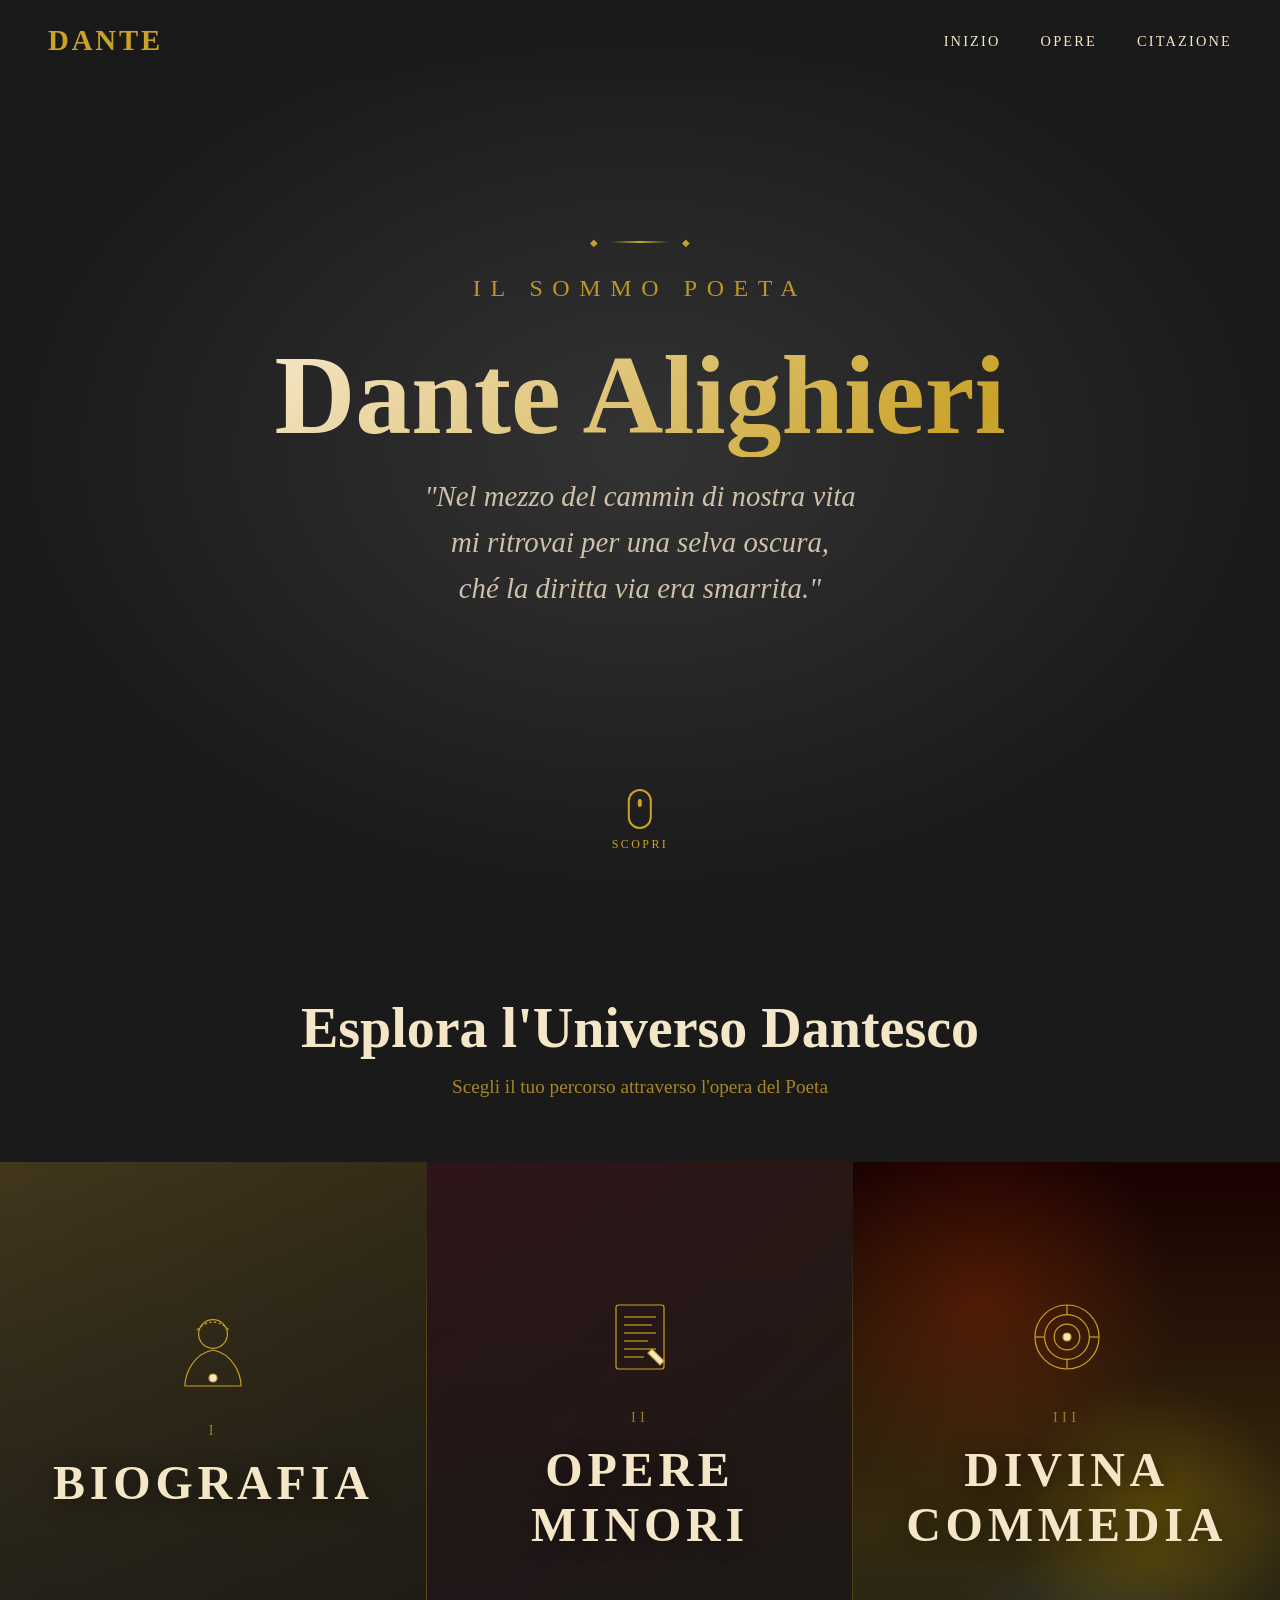
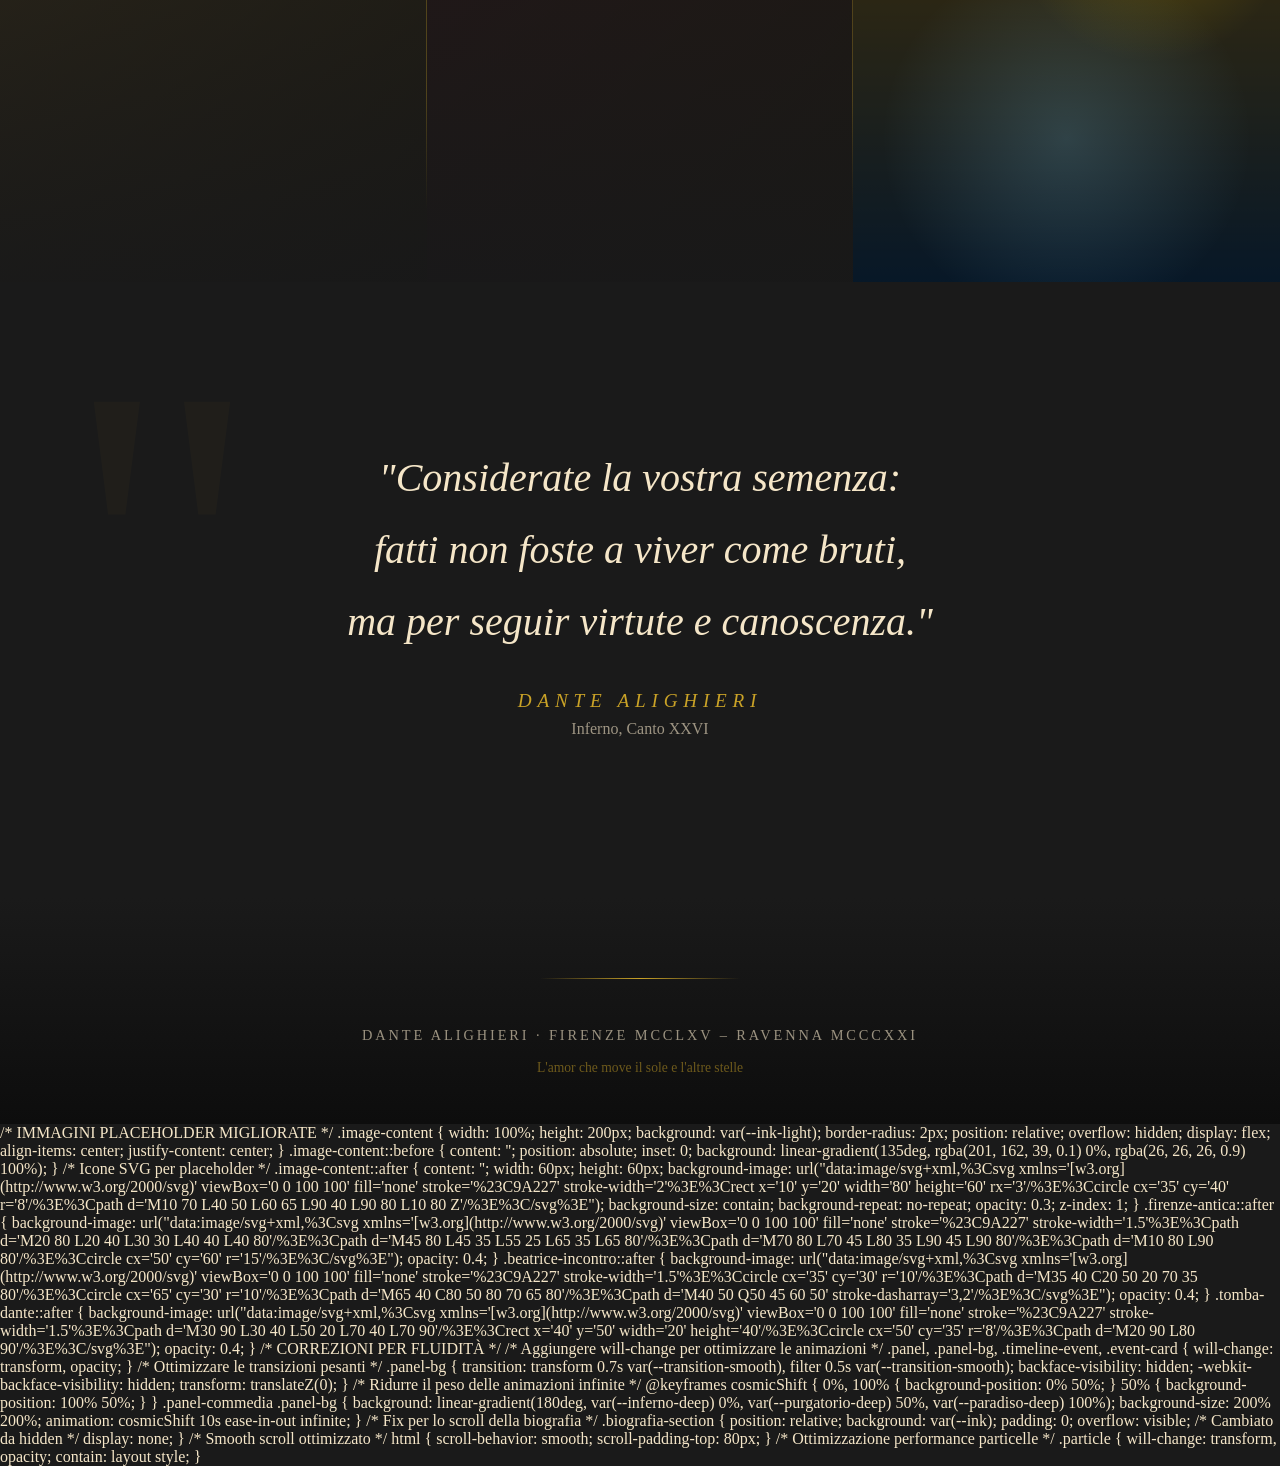
==== commit 3b41ef07: "Update index.html" ====
--- a/index.html
+++ b/index.html
@@ -1764,7 +1764,8 @@
                         La Vita Nova, il Convivio, il De vulgari eloquentia e altre opere 
                         che rivelano la profondità intellettuale e poetica di Dante.
                     </p>
-                    <button class="panel-cta">Esplora le Opere</button>
+                    <a href="opere-minori.html" class="panel-cta" style="text-decoration: none;">Esplora le Opere</a>
+
                 </div>
             </article>
 
@@ -2489,3 +2490,109 @@
     </script>
 </body>
 </html>
+
+/* IMMAGINI PLACEHOLDER MIGLIORATE */
+.image-content {
+    width: 100%;
+    height: 200px;
+    background: var(--ink-light);
+    border-radius: 2px;
+    position: relative;
+    overflow: hidden;
+    display: flex;
+    align-items: center;
+    justify-content: center;
+}
+
+.image-content::before {
+    content: '';
+    position: absolute;
+    inset: 0;
+    background: linear-gradient(135deg, 
+        rgba(201, 162, 39, 0.1) 0%, 
+        rgba(26, 26, 26, 0.9) 100%);
+}
+
+/* Icone SVG per placeholder */
+.image-content::after {
+    content: '';
+    width: 60px;
+    height: 60px;
+    background-image: url("data:image/svg+xml,%3Csvg xmlns='[w3.org](http://www.w3.org/2000/svg)' viewBox='0 0 100 100' fill='none' stroke='%23C9A227' stroke-width='2'%3E%3Crect x='10' y='20' width='80' height='60' rx='3'/%3E%3Ccircle cx='35' cy='40' r='8'/%3E%3Cpath d='M10 70 L40 50 L60 65 L90 40 L90 80 L10 80 Z'/%3E%3C/svg%3E");
+    background-size: contain;
+    background-repeat: no-repeat;
+    opacity: 0.3;
+    z-index: 1;
+}
+
+.firenze-antica::after {
+    background-image: url("data:image/svg+xml,%3Csvg xmlns='[w3.org](http://www.w3.org/2000/svg)' viewBox='0 0 100 100' fill='none' stroke='%23C9A227' stroke-width='1.5'%3E%3Cpath d='M20 80 L20 40 L30 30 L40 40 L40 80'/%3E%3Cpath d='M45 80 L45 35 L55 25 L65 35 L65 80'/%3E%3Cpath d='M70 80 L70 45 L80 35 L90 45 L90 80'/%3E%3Cpath d='M10 80 L90 80'/%3E%3Ccircle cx='50' cy='60' r='15'/%3E%3C/svg%3E");
+    opacity: 0.4;
+}
+
+.beatrice-incontro::after {
+    background-image: url("data:image/svg+xml,%3Csvg xmlns='[w3.org](http://www.w3.org/2000/svg)' viewBox='0 0 100 100' fill='none' stroke='%23C9A227' stroke-width='1.5'%3E%3Ccircle cx='35' cy='30' r='10'/%3E%3Cpath d='M35 40 C20 50 20 70 35 80'/%3E%3Ccircle cx='65' cy='30' r='10'/%3E%3Cpath d='M65 40 C80 50 80 70 65 80'/%3E%3Cpath d='M40 50 Q50 45 60 50' stroke-dasharray='3,2'/%3E%3C/svg%3E");
+    opacity: 0.4;
+}
+
+.tomba-dante::after {
+    background-image: url("data:image/svg+xml,%3Csvg xmlns='[w3.org](http://www.w3.org/2000/svg)' viewBox='0 0 100 100' fill='none' stroke='%23C9A227' stroke-width='1.5'%3E%3Cpath d='M30 90 L30 40 L50 20 L70 40 L70 90'/%3E%3Crect x='40' y='50' width='20' height='40'/%3E%3Ccircle cx='50' cy='35' r='8'/%3E%3Cpath d='M20 90 L80 90'/%3E%3C/svg%3E");
+    opacity: 0.4;
+}
+
+/* CORREZIONI PER FLUIDITÀ */
+
+/* Aggiungere will-change per ottimizzare le animazioni */
+.panel,
+.panel-bg,
+.timeline-event,
+.event-card {
+    will-change: transform, opacity;
+}
+
+/* Ottimizzare le transizioni pesanti */
+.panel-bg {
+    transition: transform 0.7s var(--transition-smooth), 
+                filter 0.5s var(--transition-smooth);
+    backface-visibility: hidden;
+    -webkit-backface-visibility: hidden;
+    transform: translateZ(0);
+}
+
+/* Ridurre il peso delle animazioni infinite */
+@keyframes cosmicShift {
+    0%, 100% {
+        background-position: 0% 50%;
+    }
+    50% {
+        background-position: 100% 50%;
+    }
+}
+
+.panel-commedia .panel-bg {
+    background: linear-gradient(180deg, var(--inferno-deep) 0%, var(--purgatorio-deep) 50%, var(--paradiso-deep) 100%);
+    background-size: 200% 200%;
+    animation: cosmicShift 10s ease-in-out infinite;
+}
+
+/* Fix per lo scroll della biografia */
+.biografia-section {
+    position: relative;
+    background: var(--ink);
+    padding: 0;
+    overflow: visible; /* Cambiato da hidden */
+    display: none;
+}
+
+/* Smooth scroll ottimizzato */
+html {
+    scroll-behavior: smooth;
+    scroll-padding-top: 80px;
+}
+
+/* Ottimizzazione performance particelle */
+.particle {
+    will-change: transform, opacity;
+    contain: layout style;
+}
+
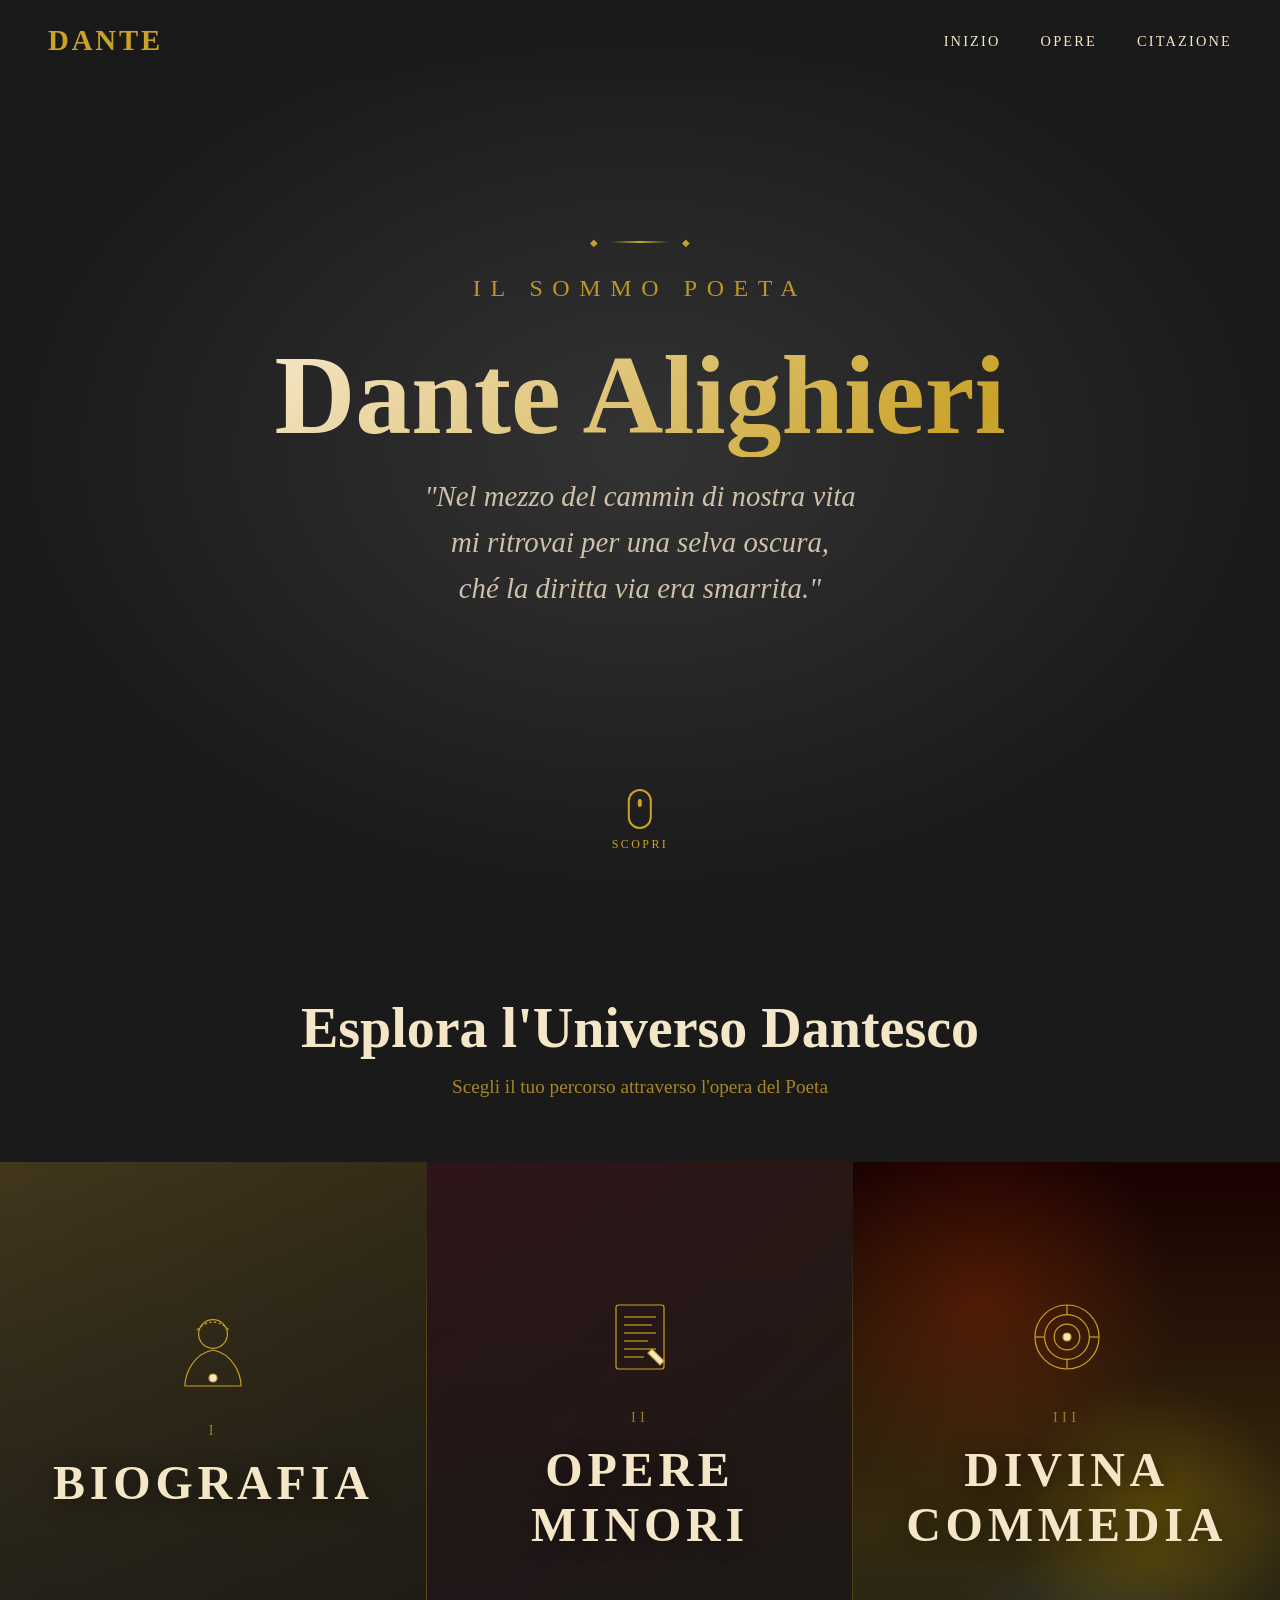
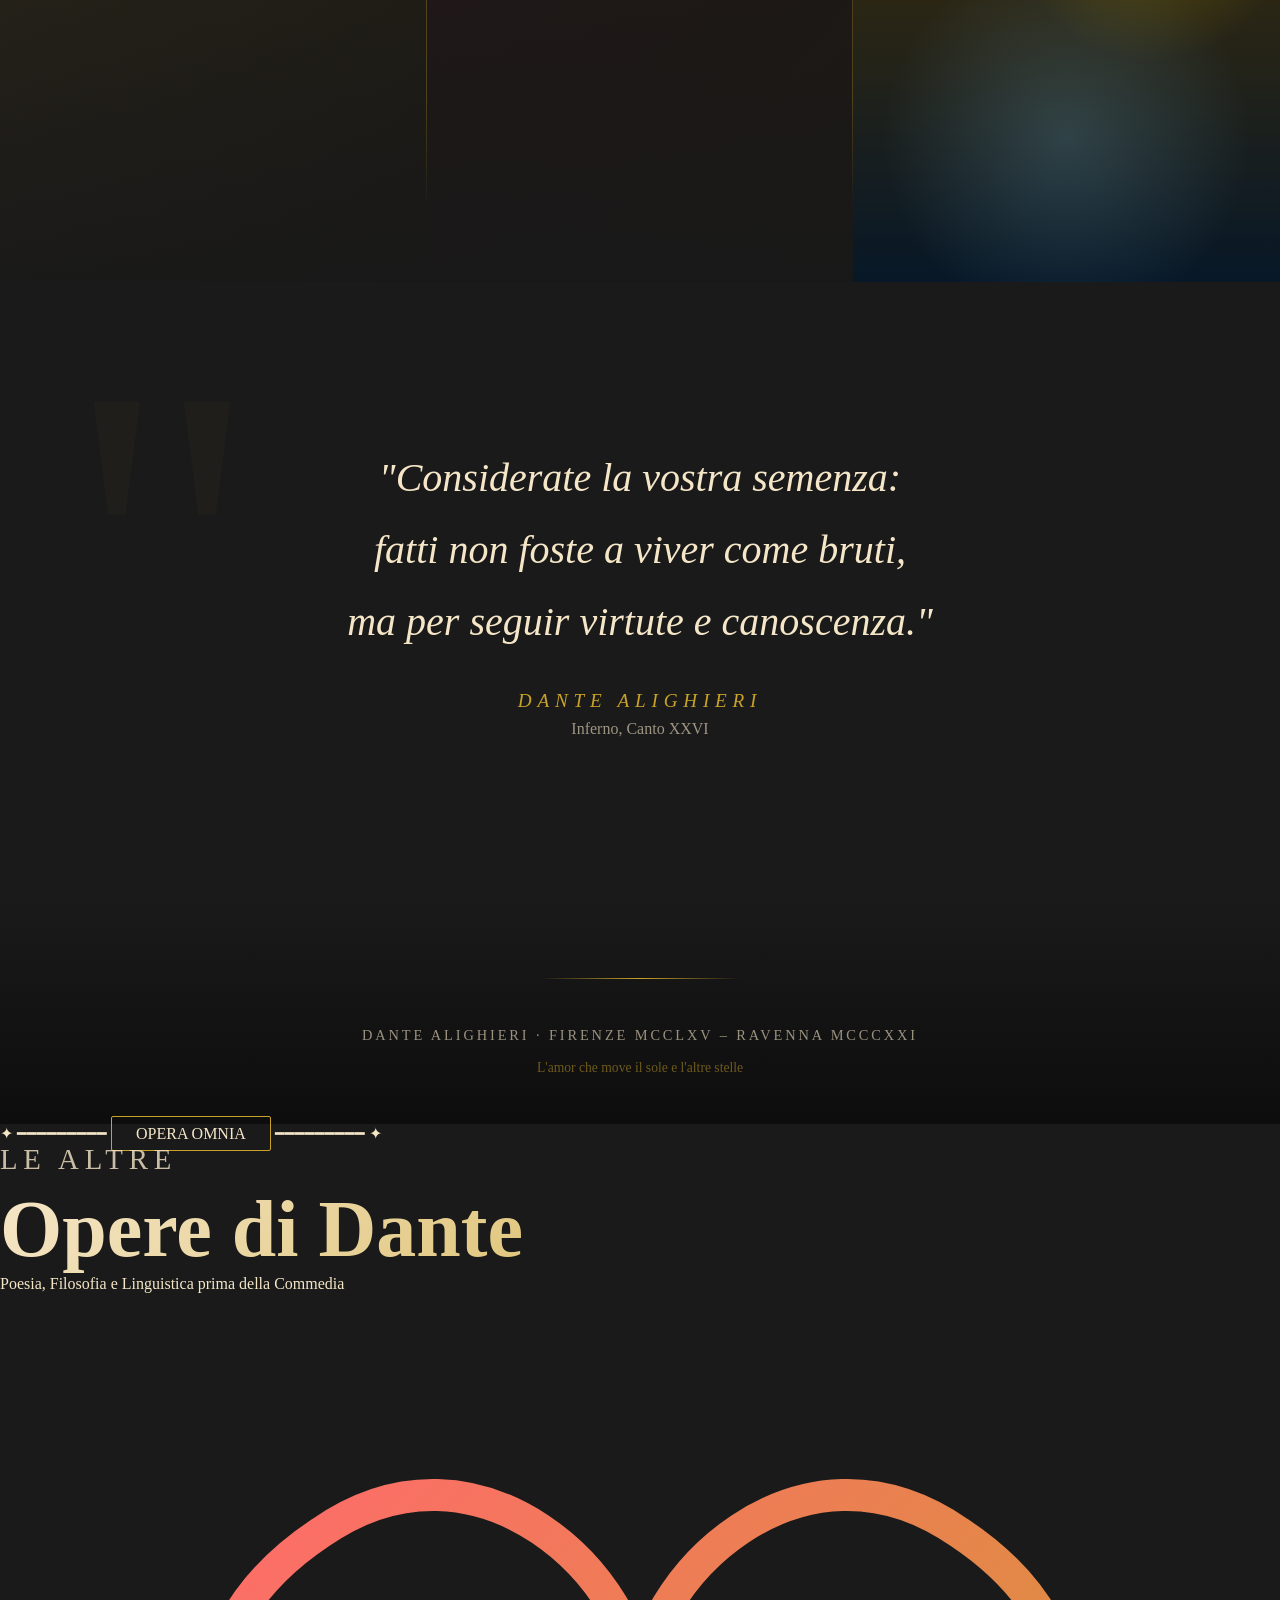
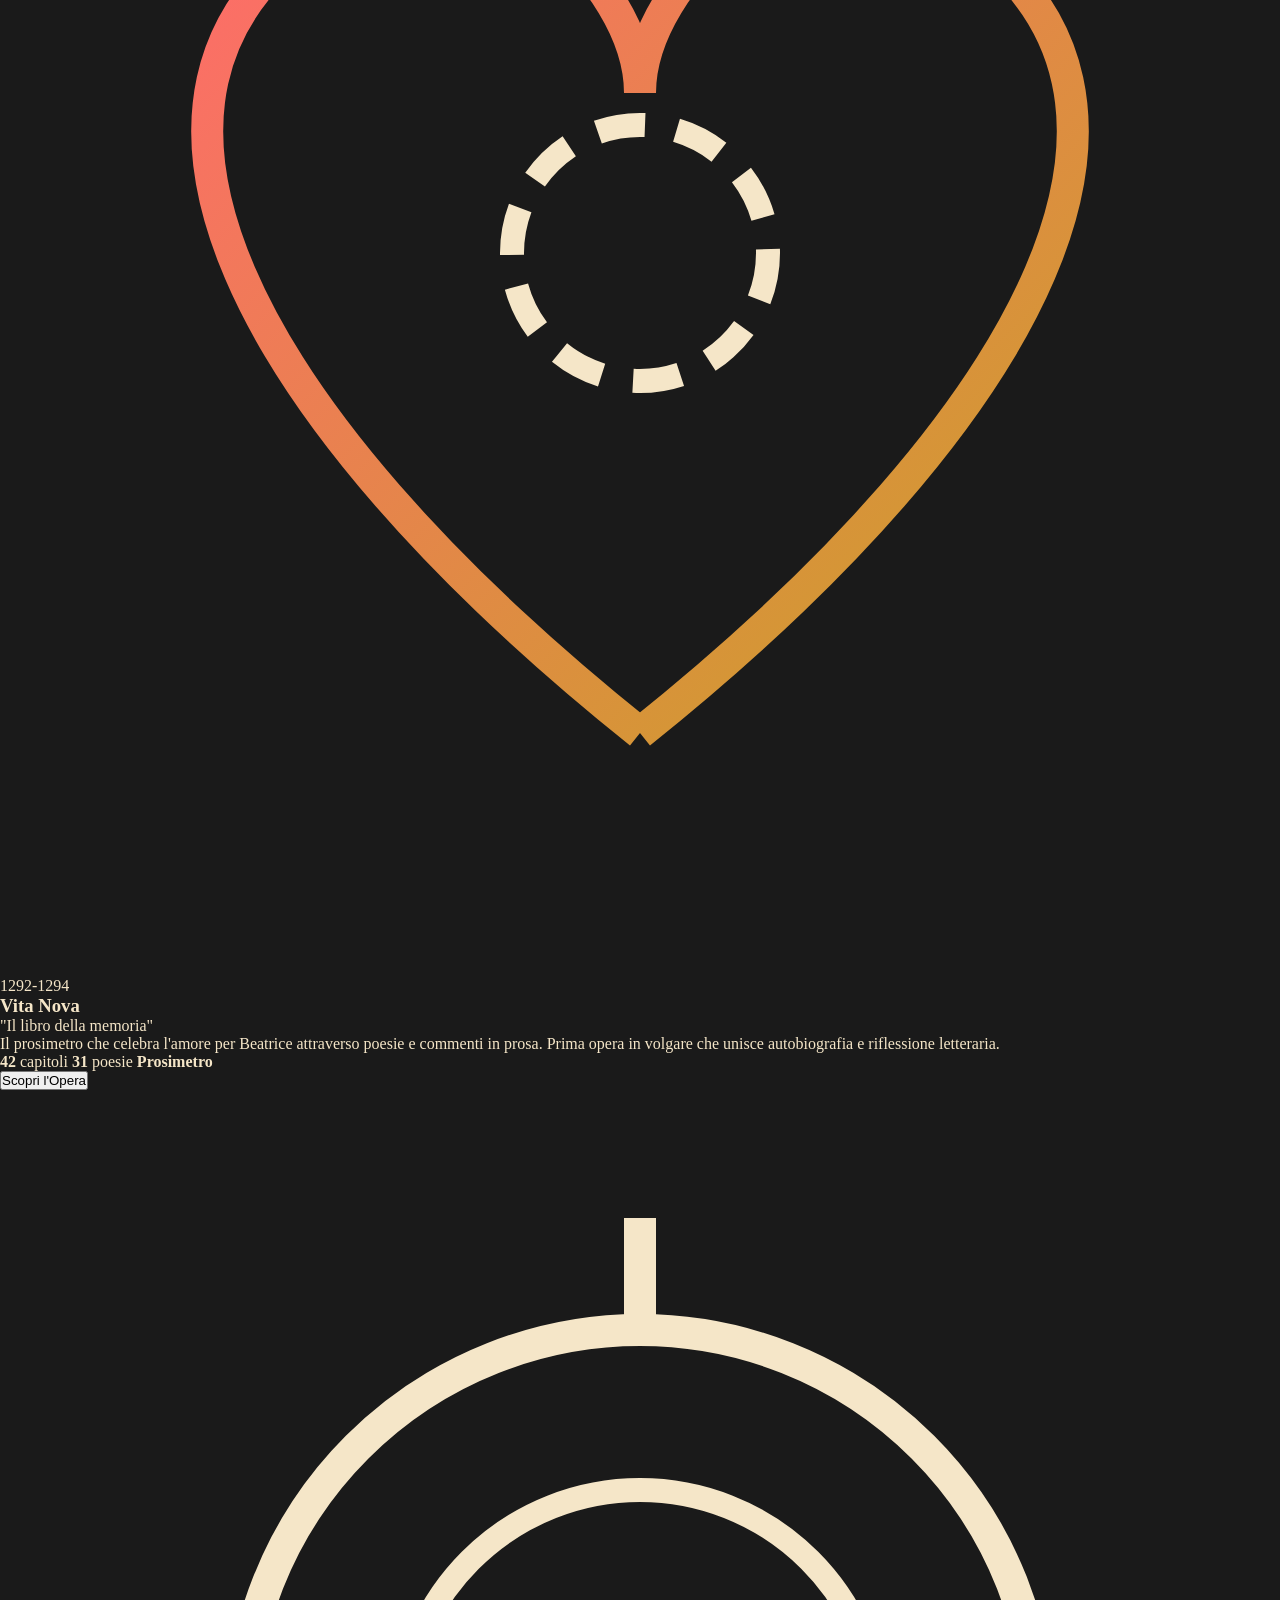
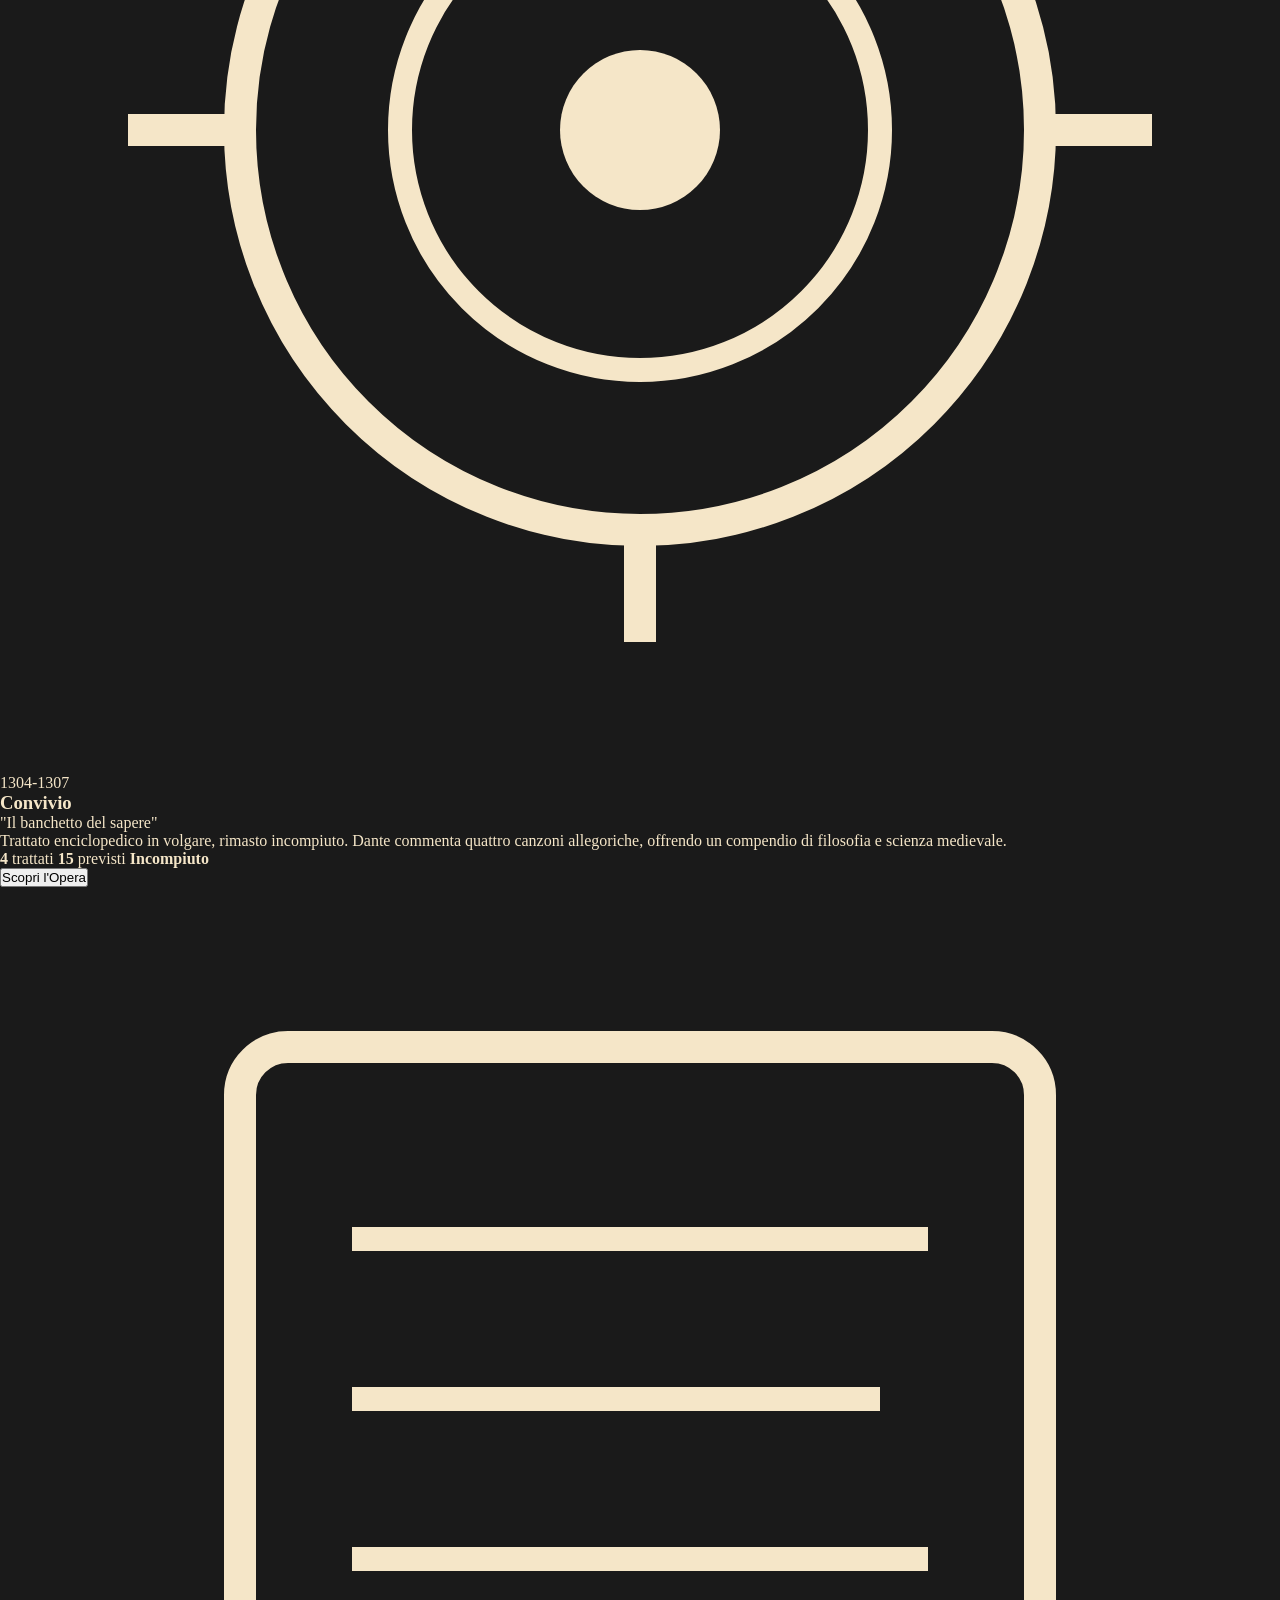
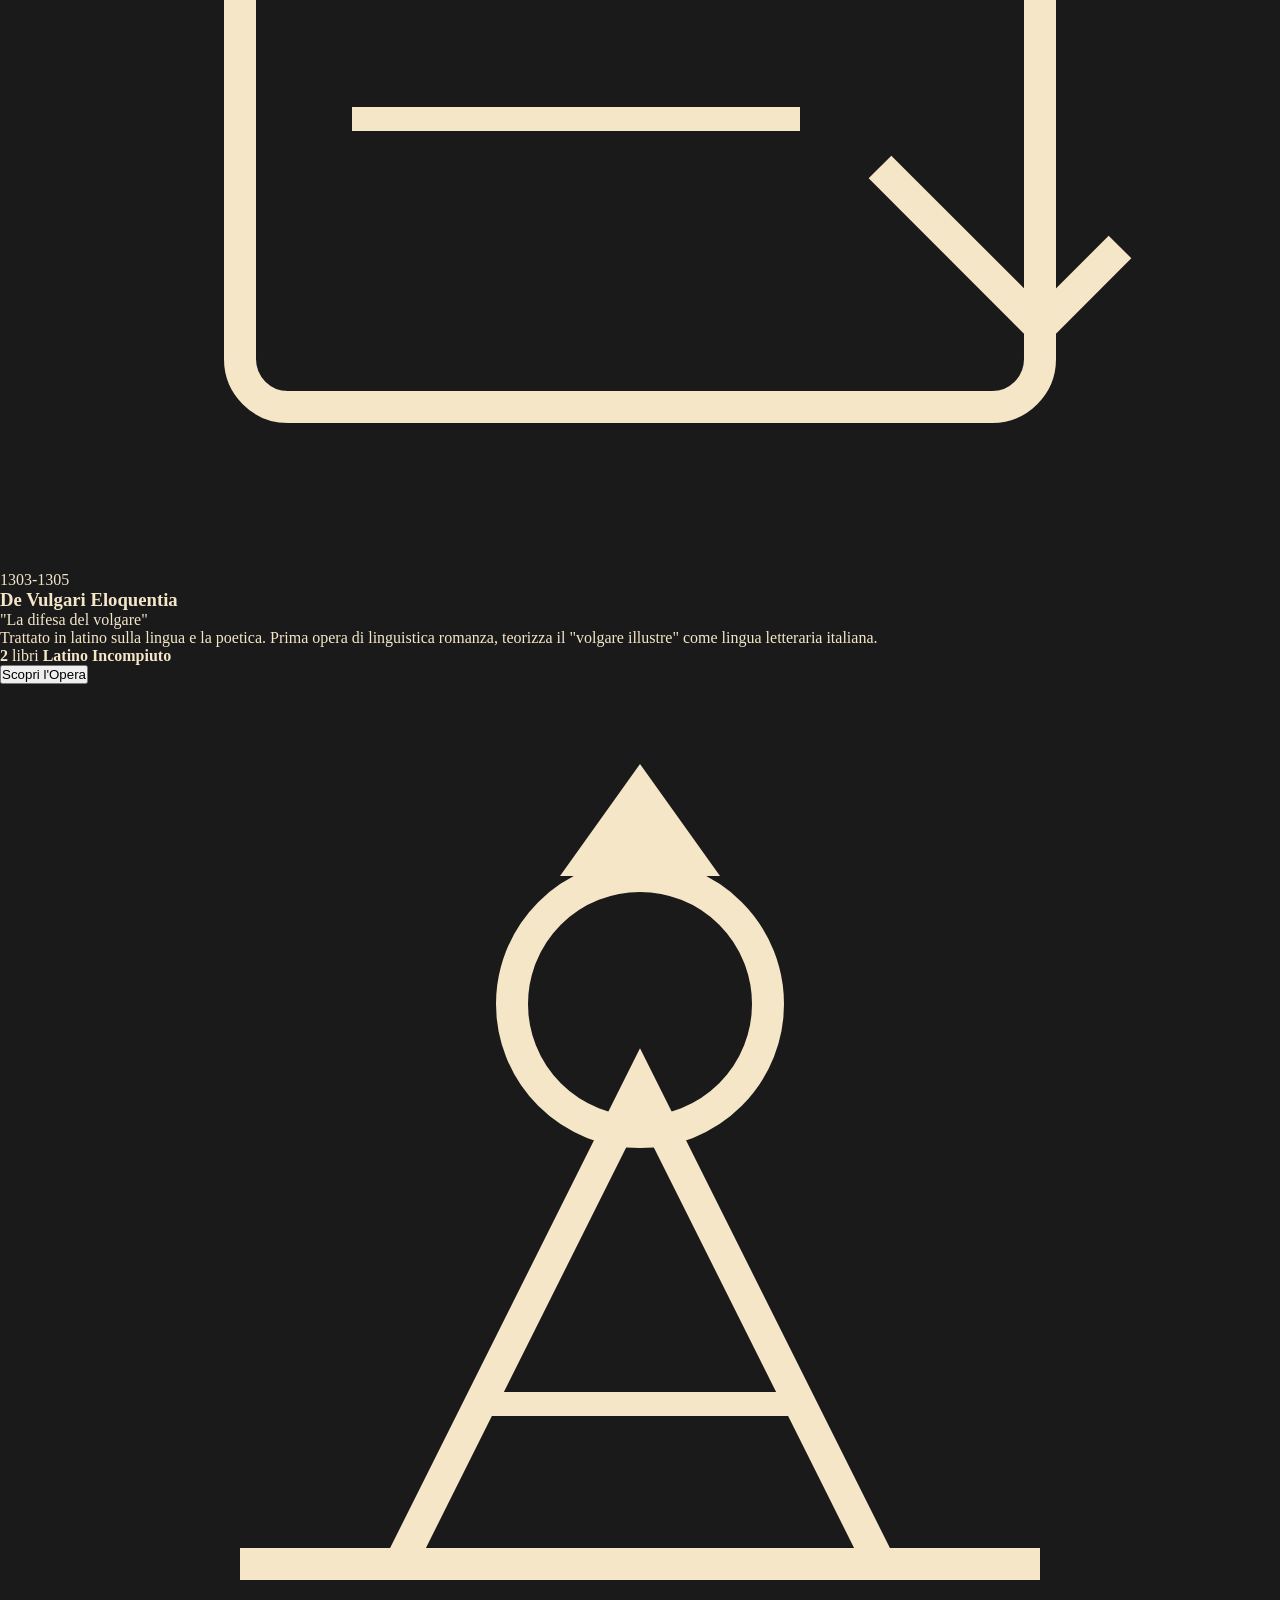
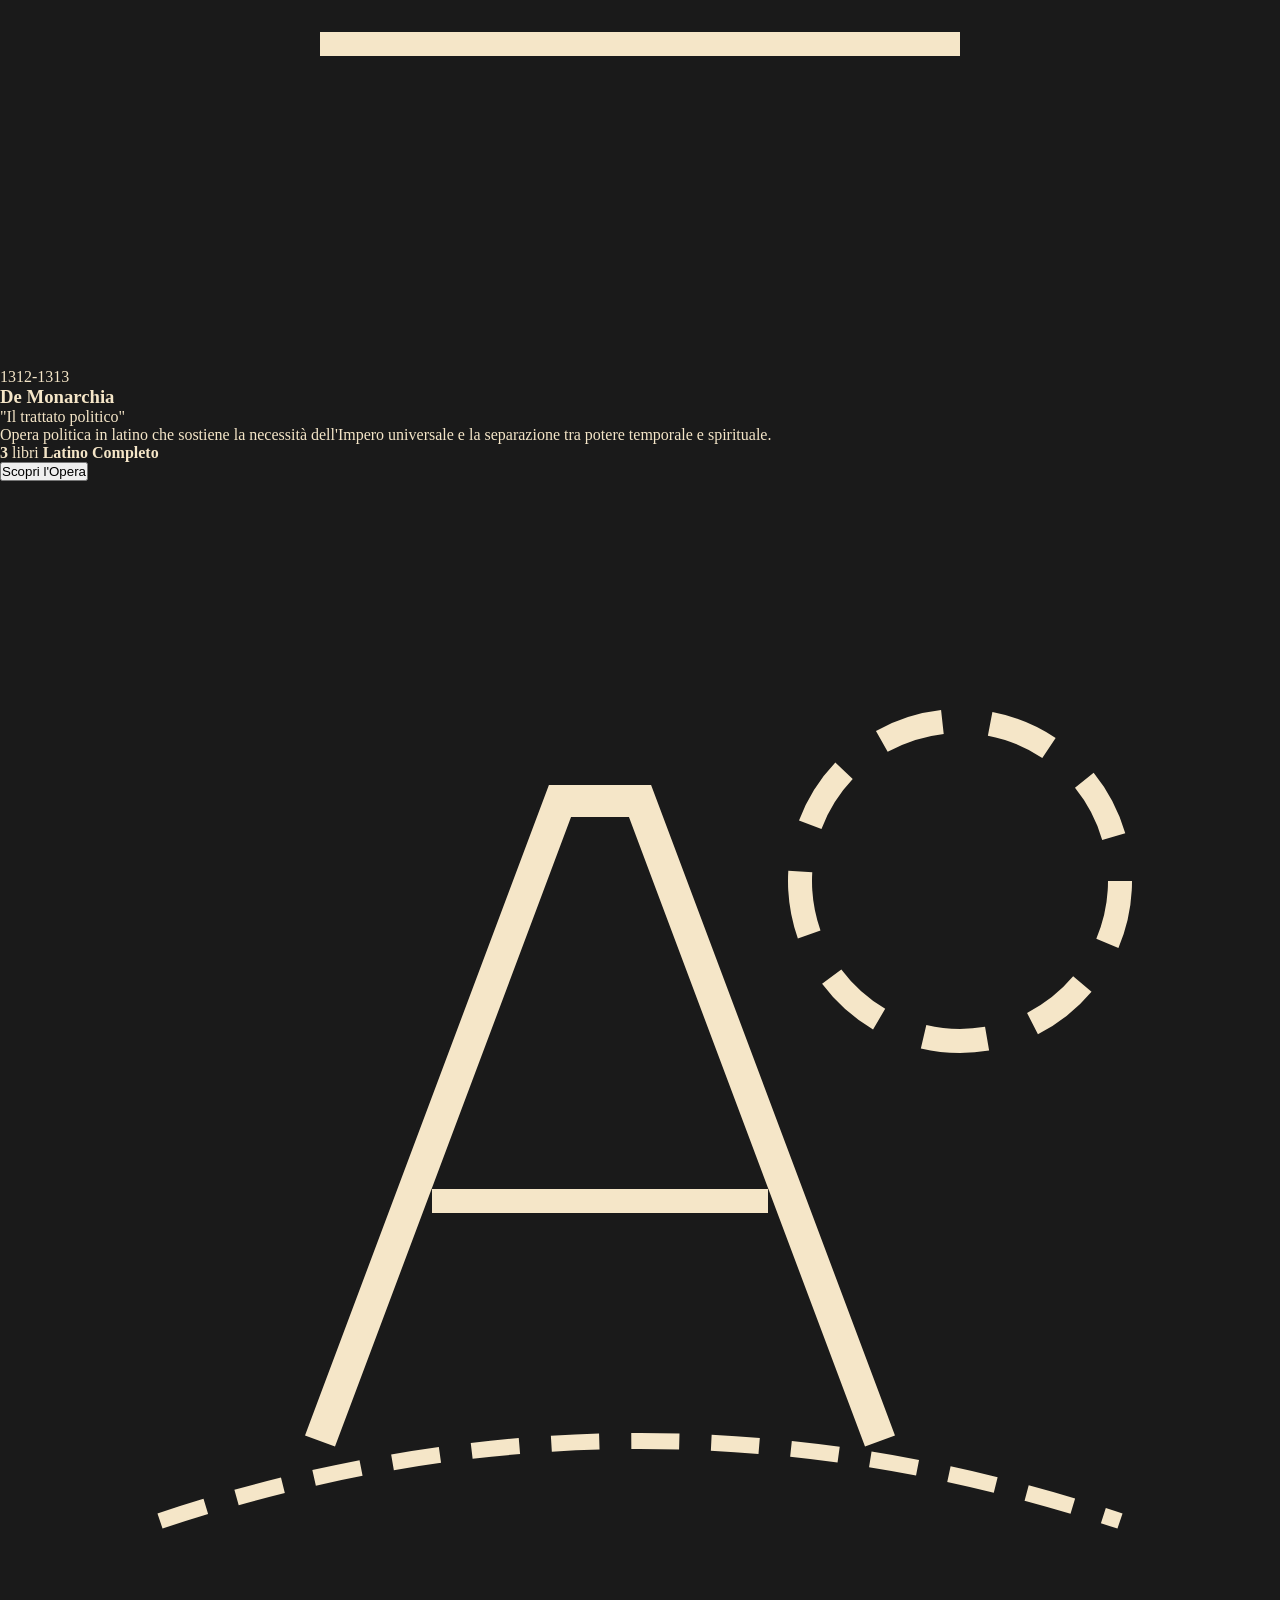
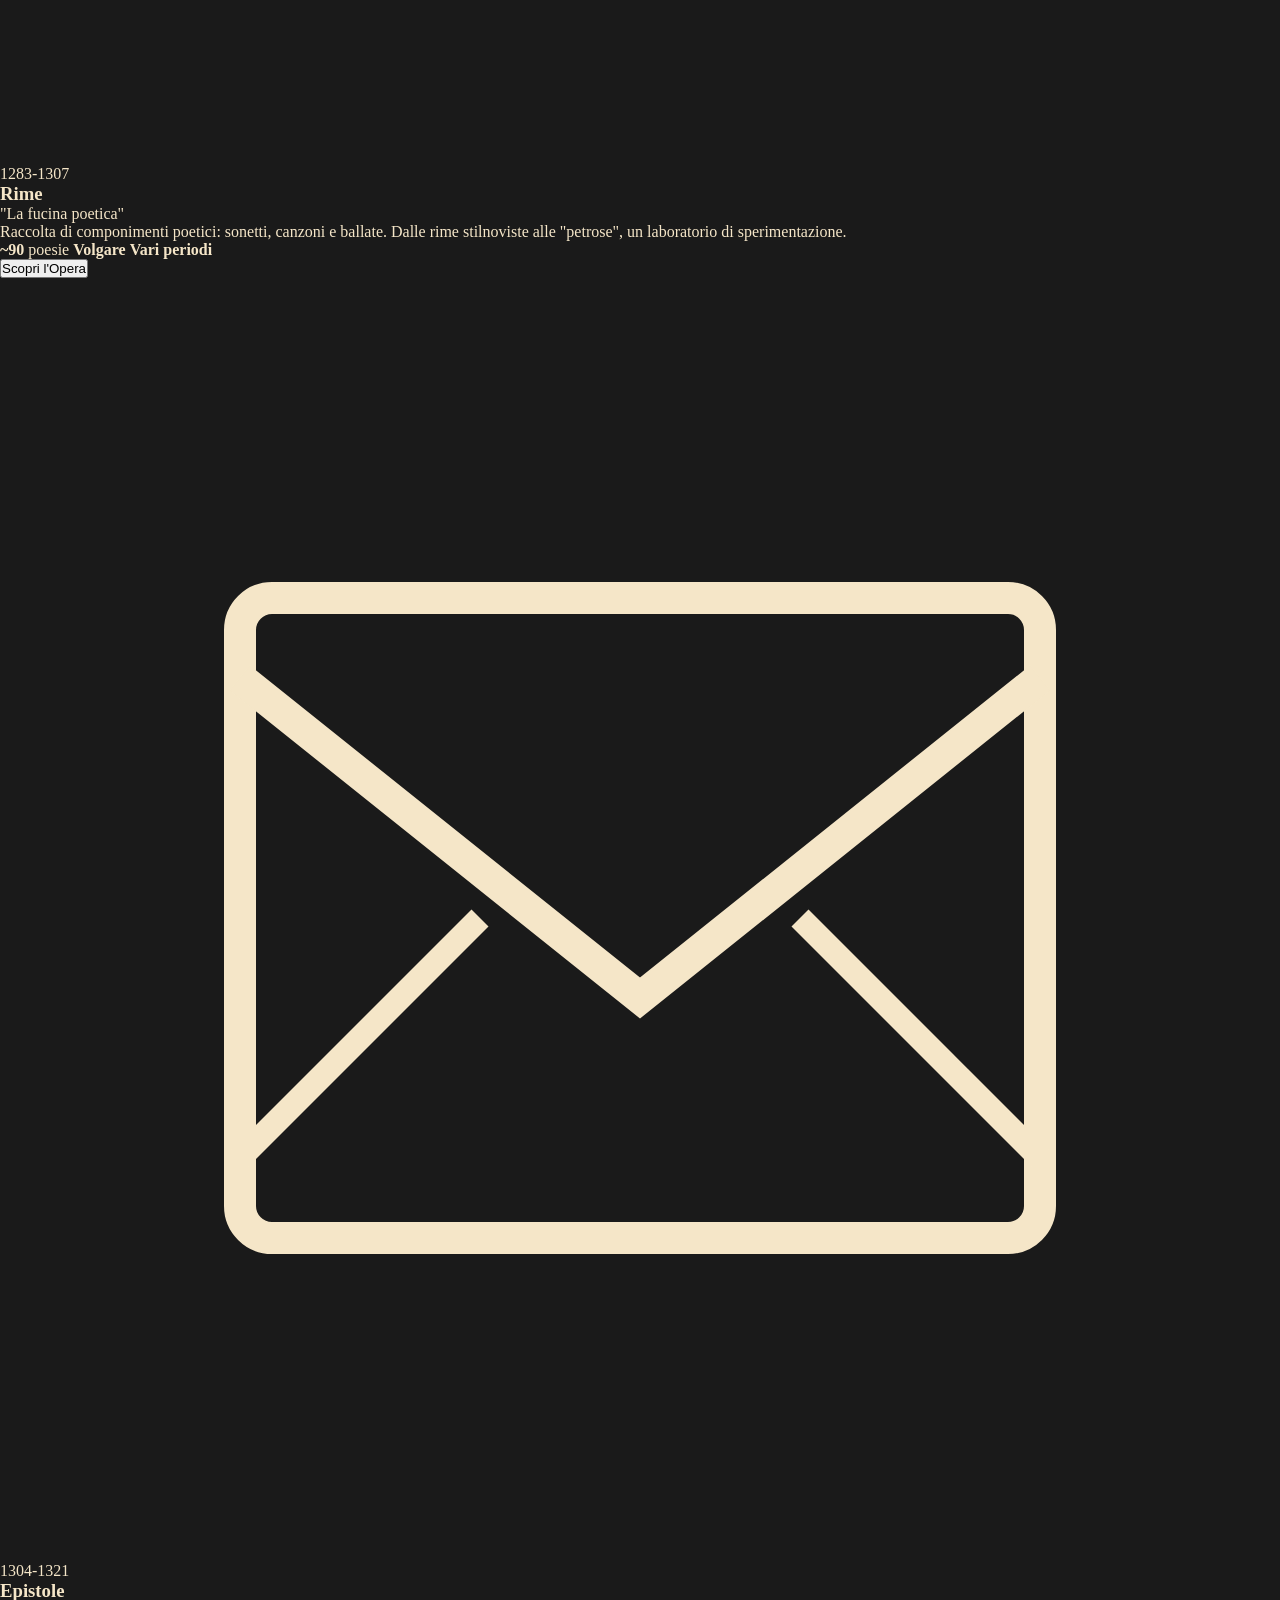
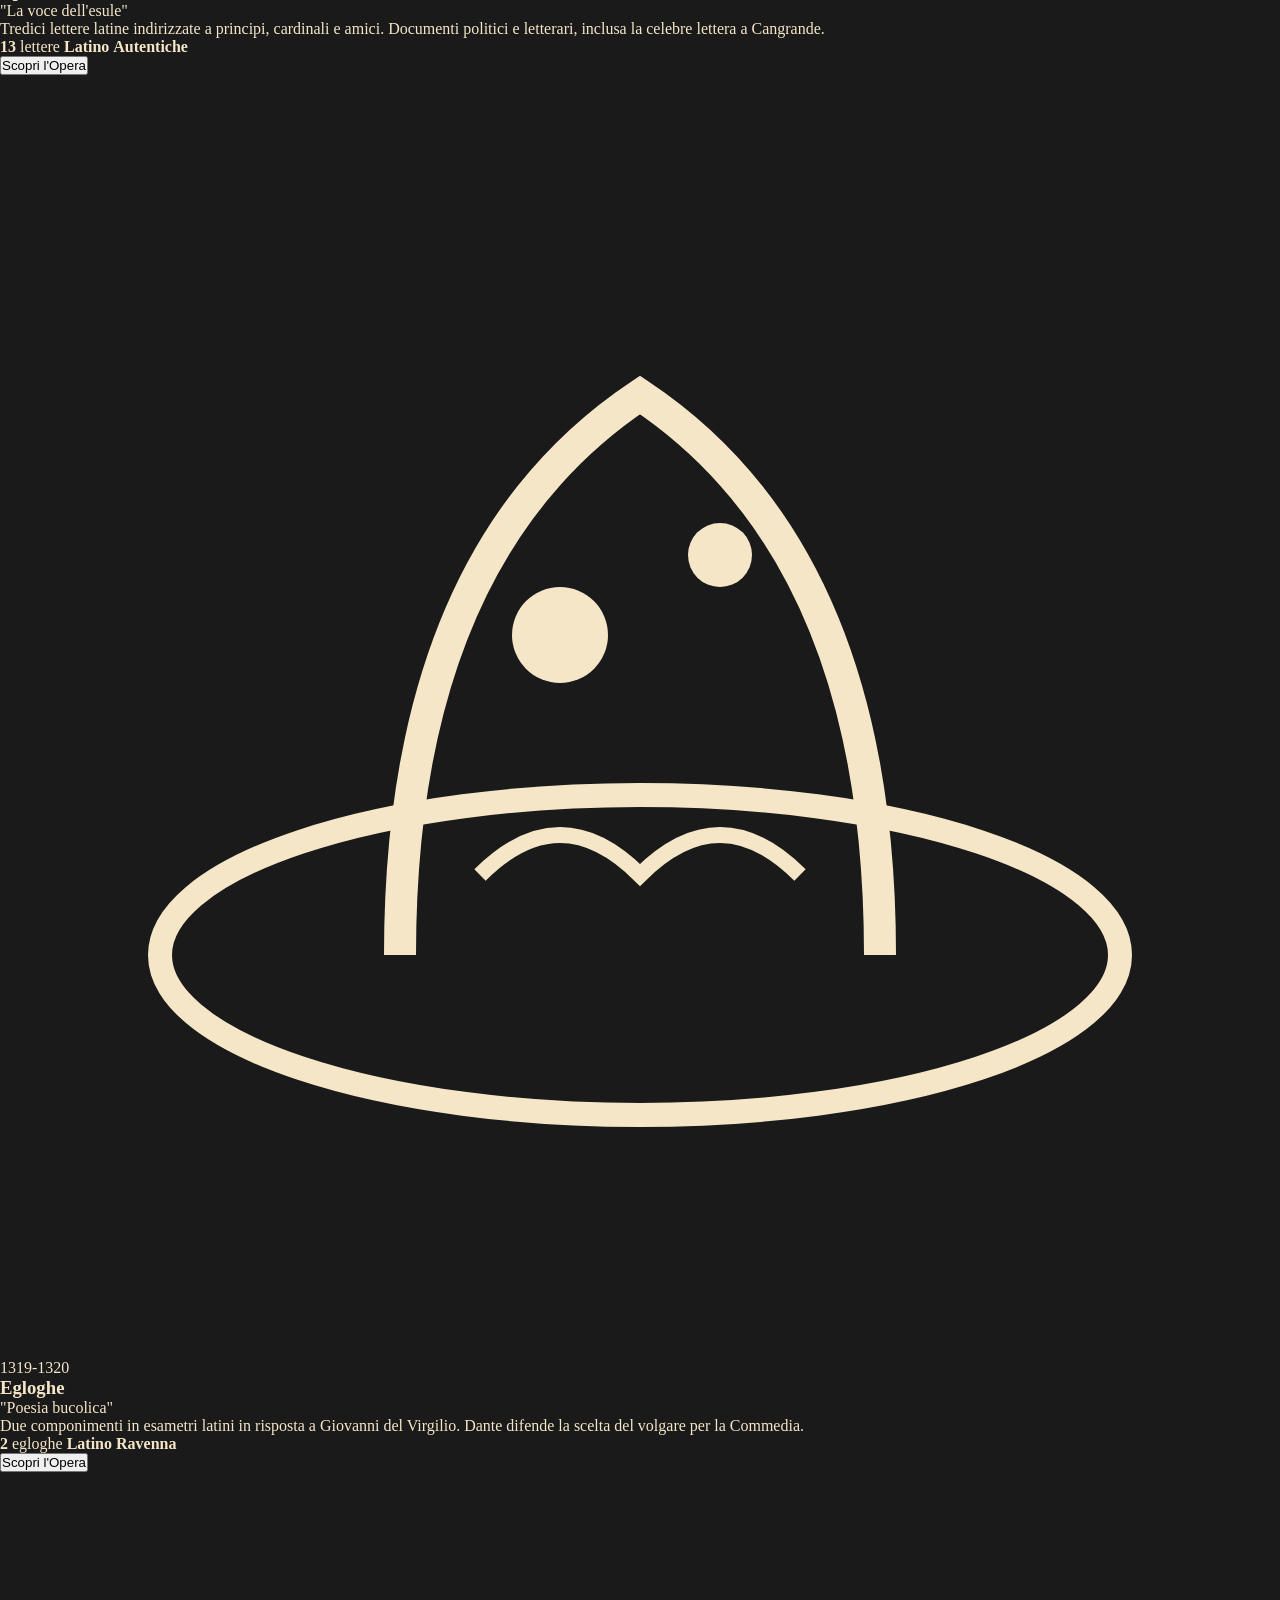
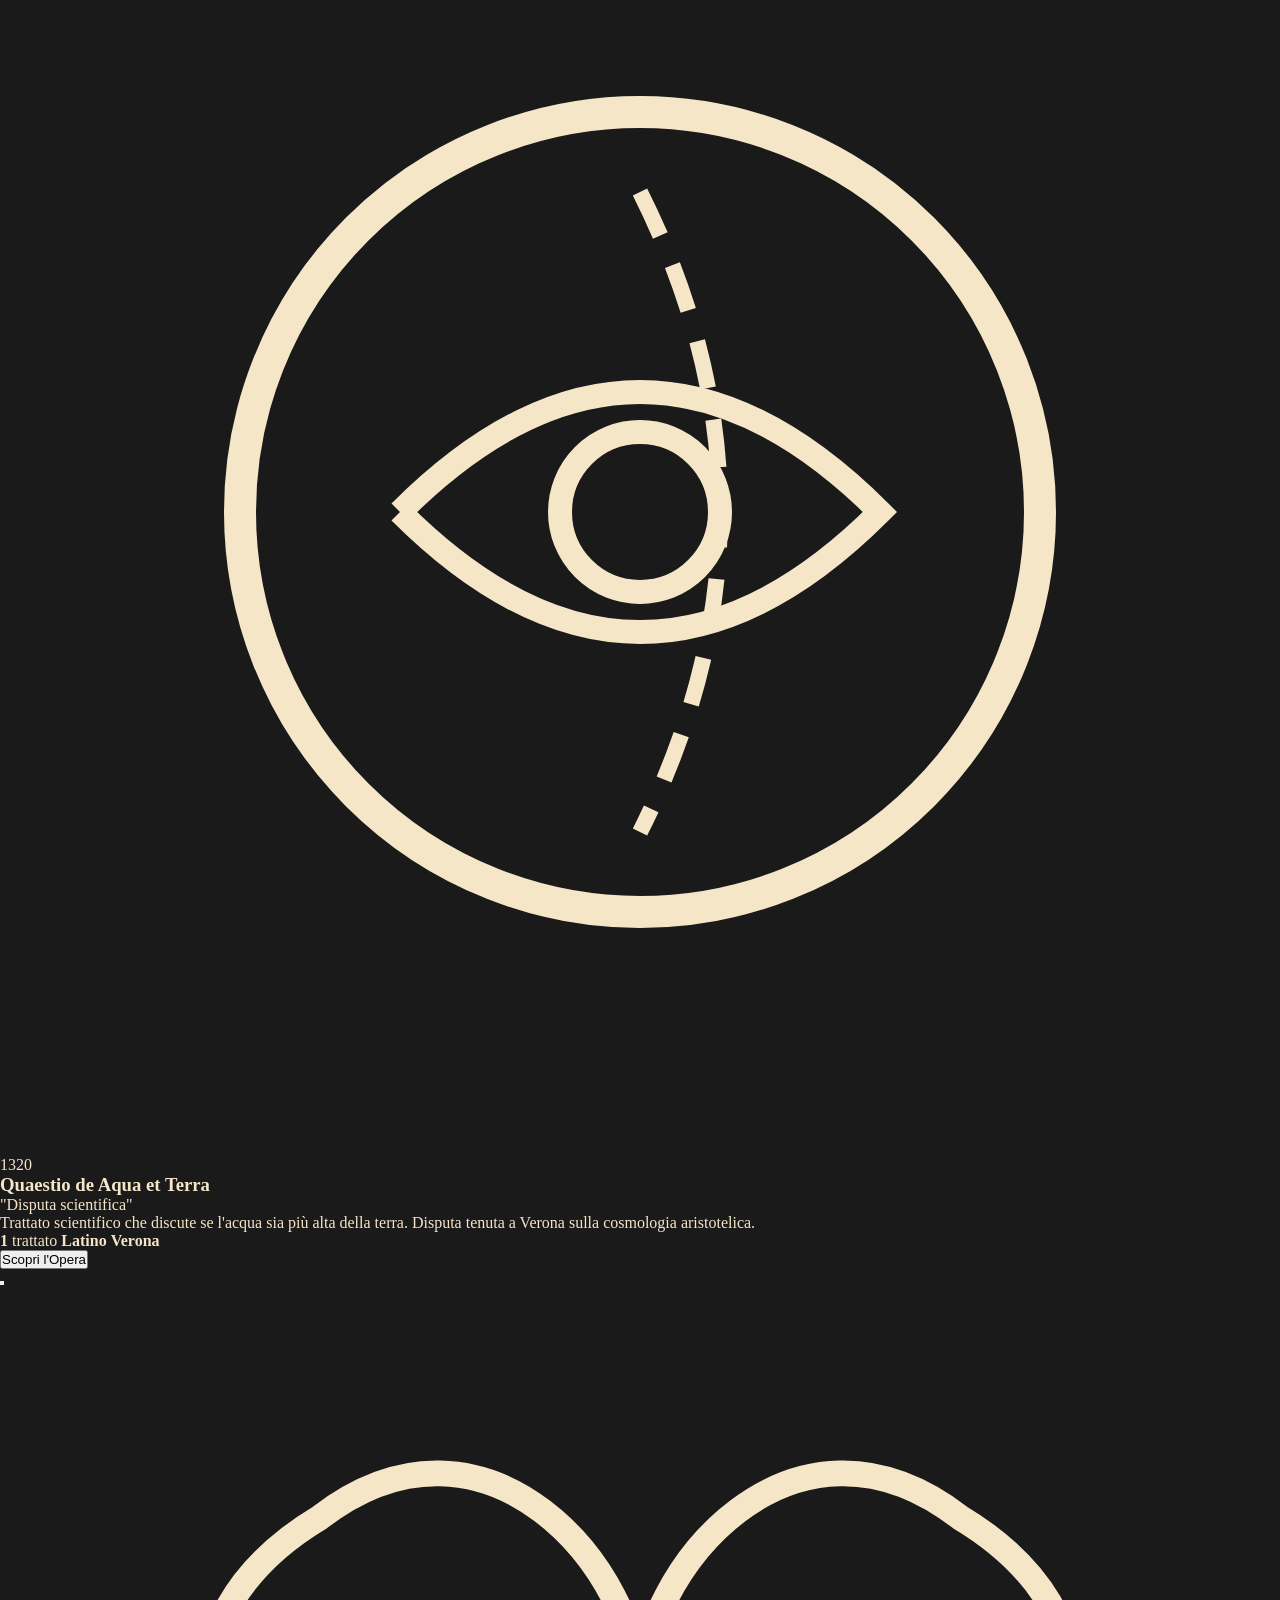
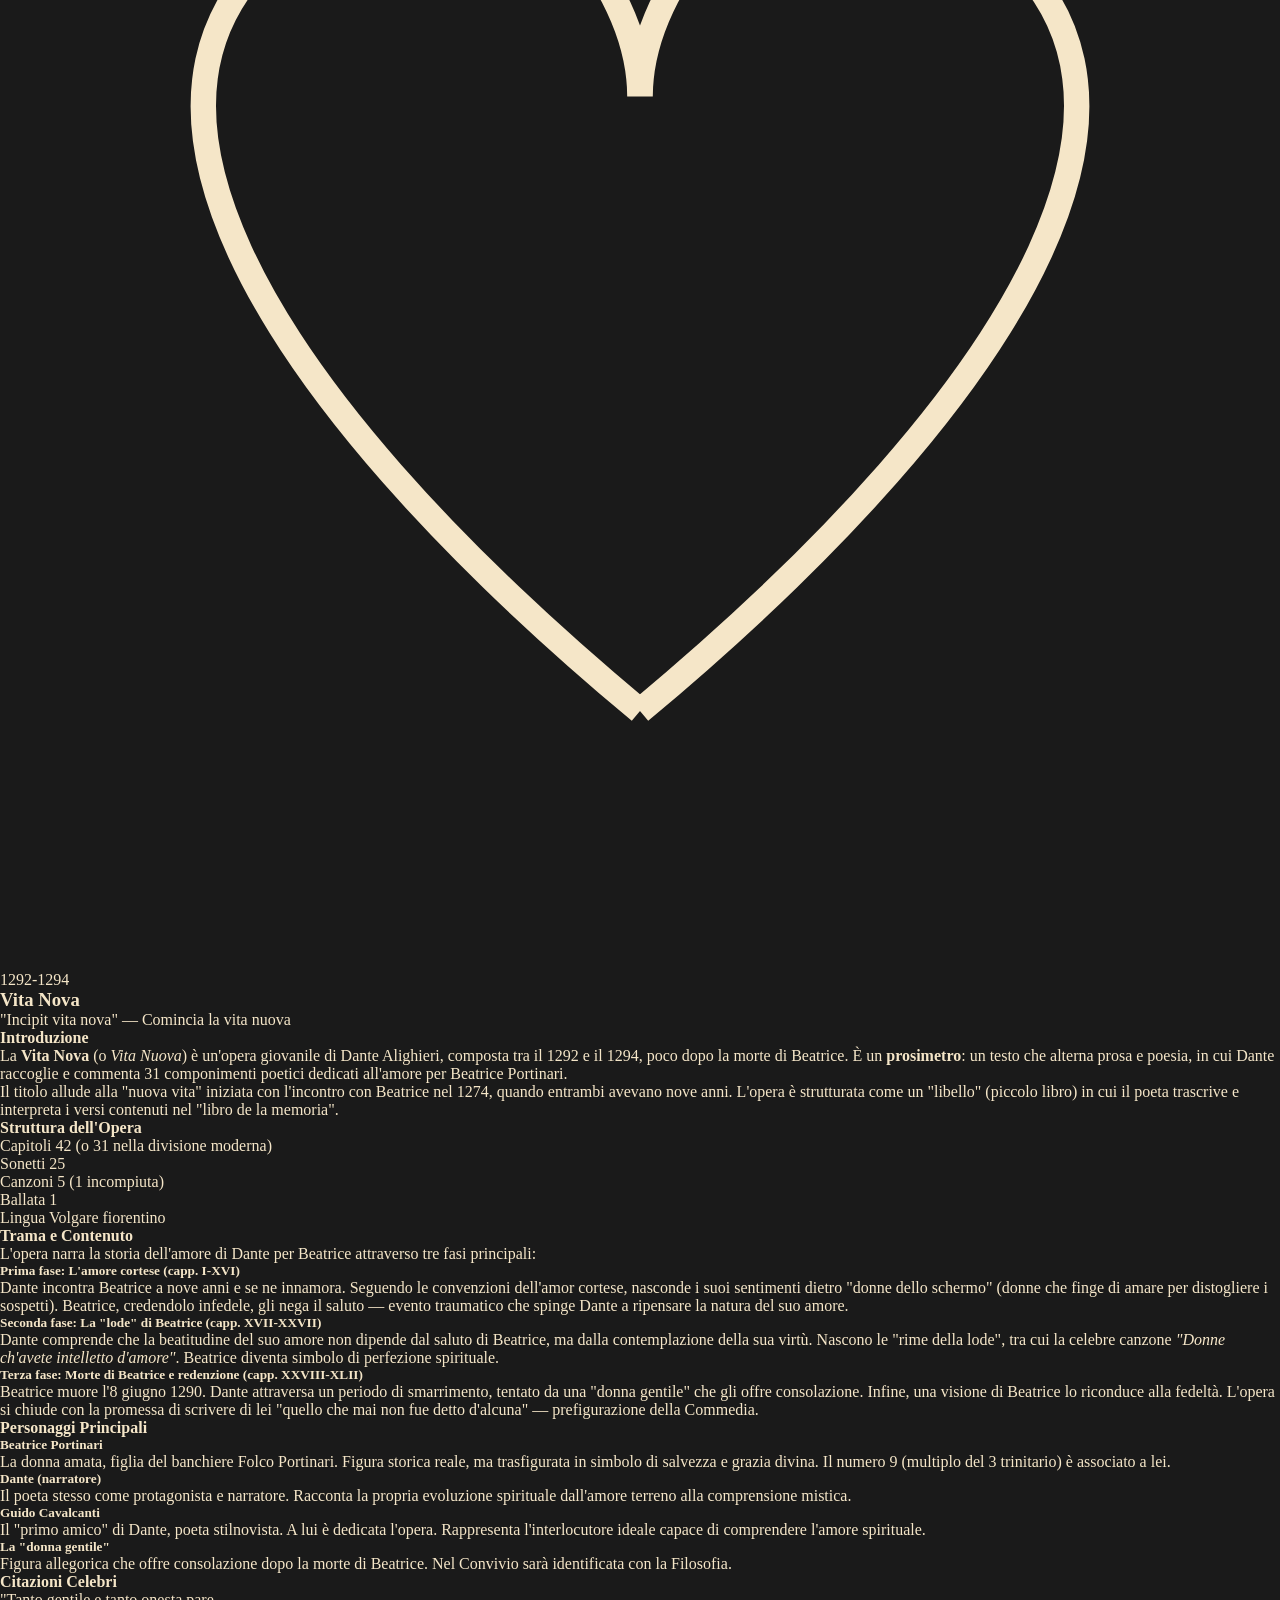
==== commit ca9be925: "Update index.html" ====
--- a/index.html
+++ b/index.html
@@ -2491,108 +2491,1027 @@
 </body>
 </html>
 
-/* IMMAGINI PLACEHOLDER MIGLIORATE */
-.image-content {
-    width: 100%;
-    height: 200px;
-    background: var(--ink-light);
-    border-radius: 2px;
-    position: relative;
-    overflow: hidden;
-    display: flex;
-    align-items: center;
-    justify-content: center;
-}
-
-.image-content::before {
-    content: '';
-    position: absolute;
-    inset: 0;
-    background: linear-gradient(135deg, 
-        rgba(201, 162, 39, 0.1) 0%, 
-        rgba(26, 26, 26, 0.9) 100%);
-}
-
-/* Icone SVG per placeholder */
-.image-content::after {
-    content: '';
-    width: 60px;
-    height: 60px;
-    background-image: url("data:image/svg+xml,%3Csvg xmlns='[w3.org](http://www.w3.org/2000/svg)' viewBox='0 0 100 100' fill='none' stroke='%23C9A227' stroke-width='2'%3E%3Crect x='10' y='20' width='80' height='60' rx='3'/%3E%3Ccircle cx='35' cy='40' r='8'/%3E%3Cpath d='M10 70 L40 50 L60 65 L90 40 L90 80 L10 80 Z'/%3E%3C/svg%3E");
-    background-size: contain;
-    background-repeat: no-repeat;
-    opacity: 0.3;
-    z-index: 1;
-}
-
-.firenze-antica::after {
-    background-image: url("data:image/svg+xml,%3Csvg xmlns='[w3.org](http://www.w3.org/2000/svg)' viewBox='0 0 100 100' fill='none' stroke='%23C9A227' stroke-width='1.5'%3E%3Cpath d='M20 80 L20 40 L30 30 L40 40 L40 80'/%3E%3Cpath d='M45 80 L45 35 L55 25 L65 35 L65 80'/%3E%3Cpath d='M70 80 L70 45 L80 35 L90 45 L90 80'/%3E%3Cpath d='M10 80 L90 80'/%3E%3Ccircle cx='50' cy='60' r='15'/%3E%3C/svg%3E");
-    opacity: 0.4;
-}
-
-.beatrice-incontro::after {
-    background-image: url("data:image/svg+xml,%3Csvg xmlns='[w3.org](http://www.w3.org/2000/svg)' viewBox='0 0 100 100' fill='none' stroke='%23C9A227' stroke-width='1.5'%3E%3Ccircle cx='35' cy='30' r='10'/%3E%3Cpath d='M35 40 C20 50 20 70 35 80'/%3E%3Ccircle cx='65' cy='30' r='10'/%3E%3Cpath d='M65 40 C80 50 80 70 65 80'/%3E%3Cpath d='M40 50 Q50 45 60 50' stroke-dasharray='3,2'/%3E%3C/svg%3E");
-    opacity: 0.4;
-}
-
-.tomba-dante::after {
-    background-image: url("data:image/svg+xml,%3Csvg xmlns='[w3.org](http://www.w3.org/2000/svg)' viewBox='0 0 100 100' fill='none' stroke='%23C9A227' stroke-width='1.5'%3E%3Cpath d='M30 90 L30 40 L50 20 L70 40 L70 90'/%3E%3Crect x='40' y='50' width='20' height='40'/%3E%3Ccircle cx='50' cy='35' r='8'/%3E%3Cpath d='M20 90 L80 90'/%3E%3C/svg%3E");
-    opacity: 0.4;
-}
-
-/* CORREZIONI PER FLUIDITÀ */
-
-/* Aggiungere will-change per ottimizzare le animazioni */
-.panel,
-.panel-bg,
-.timeline-event,
-.event-card {
-    will-change: transform, opacity;
-}
-
-/* Ottimizzare le transizioni pesanti */
-.panel-bg {
-    transition: transform 0.7s var(--transition-smooth), 
-                filter 0.5s var(--transition-smooth);
-    backface-visibility: hidden;
-    -webkit-backface-visibility: hidden;
-    transform: translateZ(0);
-}
-
-/* Ridurre il peso delle animazioni infinite */
-@keyframes cosmicShift {
-    0%, 100% {
-        background-position: 0% 50%;
-    }
-    50% {
-        background-position: 100% 50%;
-    }
-}
-
-.panel-commedia .panel-bg {
-    background: linear-gradient(180deg, var(--inferno-deep) 0%, var(--purgatorio-deep) 50%, var(--paradiso-deep) 100%);
-    background-size: 200% 200%;
-    animation: cosmicShift 10s ease-in-out infinite;
-}
-
-/* Fix per lo scroll della biografia */
-.biografia-section {
-    position: relative;
-    background: var(--ink);
-    padding: 0;
-    overflow: visible; /* Cambiato da hidden */
-    display: none;
-}
-
-/* Smooth scroll ottimizzato */
-html {
-    scroll-behavior: smooth;
-    scroll-padding-top: 80px;
-}
-
-/* Ottimizzazione performance particelle */
-.particle {
-    will-change: transform, opacity;
-    contain: layout style;
-}
-
+
+
+
+<!-- ═══════════════════════════════════════════════════════════════════════════
+     SEZIONE OPERE MINORI
+     ═══════════════════════════════════════════════════════════════════════════ -->
+
+<section class="opere-minori-section" id="opereMinori">
+    <div class="opere-cosmos">
+        <div class="opere-stars"></div>
+        <div class="opere-ink-splatter"></div>
+    </div>
+
+    <!-- Header Opere Minori -->
+    <header class="opere-header">
+        <div class="opere-header-ornament">
+            <span class="ornament-quill">✦</span>
+            <span class="ornament-line">━━━━━━━━━</span>
+            <span class="ornament-center">OPERA OMNIA</span>
+            <span class="ornament-line">━━━━━━━━━</span>
+            <span class="ornament-quill">✦</span>
+        </div>
+        <h2 class="opere-main-title">
+            <span class="title-line">Le Altre</span>
+            <span class="title-name">Opere di Dante</span>
+        </h2>
+        <p class="opere-subtitle">Poesia, Filosofia e Linguistica prima della Commedia</p>
+    </header>
+
+    <!-- Grid Opere -->
+    <div class="opere-grid-container">
+        
+        <!-- VITA NOVA -->
+        <article class="opera-card" data-opera="vita-nova">
+            <div class="opera-card-glow"></div>
+            <div class="opera-card-content">
+                <div class="opera-icon">
+                    <svg viewBox="0 0 80 80">
+                        <defs>
+                            <linearGradient id="heartGrad" x1="0%" y1="0%" x2="100%" y2="100%">
+                                <stop offset="0%" style="stop-color:#FF6B6B"/>
+                                <stop offset="100%" style="stop-color:#C9A227"/>
+                            </linearGradient>
+                        </defs>
+                        <path d="M40 65 C15 45 5 25 20 15 C30 8 40 18 40 25 C40 18 50 8 60 15 C75 25 65 45 40 65" 
+                              fill="none" stroke="url(#heartGrad)" stroke-width="2"/>
+                        <circle cx="40" cy="35" r="8" fill="none" stroke="currentColor" stroke-width="1.5" stroke-dasharray="3,2"/>
+                    </svg>
+                </div>
+                <span class="opera-date">1292-1294</span>
+                <h3 class="opera-title">Vita Nova</h3>
+                <p class="opera-tagline">"Il libro della memoria"</p>
+                <p class="opera-description">
+                    Il prosimetro che celebra l'amore per Beatrice attraverso poesie e commenti in prosa. 
+                    Prima opera in volgare che unisce autobiografia e riflessione letteraria.
+                </p>
+                <div class="opera-stats">
+                    <span class="stat"><strong>42</strong> capitoli</span>
+                    <span class="stat"><strong>31</strong> poesie</span>
+                    <span class="stat"><strong>Prosimetro</strong></span>
+                </div>
+                <button class="opera-cta" data-target="vita-nova-detail">Scopri l'Opera</button>
+            </div>
+        </article>
+
+        <!-- CONVIVIO -->
+        <article class="opera-card" data-opera="convivio">
+            <div class="opera-card-glow"></div>
+            <div class="opera-card-content">
+                <div class="opera-icon">
+                    <svg viewBox="0 0 80 80">
+                        <circle cx="40" cy="40" r="25" fill="none" stroke="currentColor" stroke-width="2"/>
+                        <circle cx="40" cy="40" r="15" fill="none" stroke="currentColor" stroke-width="1.5"/>
+                        <circle cx="40" cy="40" r="5" fill="currentColor"/>
+                        <line x1="40" y1="15" x2="40" y2="8" stroke="currentColor" stroke-width="2"/>
+                        <line x1="40" y1="72" x2="40" y2="65" stroke="currentColor" stroke-width="2"/>
+                        <line x1="8" y1="40" x2="15" y2="40" stroke="currentColor" stroke-width="2"/>
+                        <line x1="65" y1="40" x2="72" y2="40" stroke="currentColor" stroke-width="2"/>
+                    </svg>
+                </div>
+                <span class="opera-date">1304-1307</span>
+                <h3 class="opera-title">Convivio</h3>
+                <p class="opera-tagline">"Il banchetto del sapere"</p>
+                <p class="opera-description">
+                    Trattato enciclopedico in volgare, rimasto incompiuto. Dante commenta quattro 
+                    canzoni allegoriche, offrendo un compendio di filosofia e scienza medievale.
+                </p>
+                <div class="opera-stats">
+                    <span class="stat"><strong>4</strong> trattati</span>
+                    <span class="stat"><strong>15</strong> previsti</span>
+                    <span class="stat"><strong>Incompiuto</strong></span>
+                </div>
+                <button class="opera-cta" data-target="convivio-detail">Scopri l'Opera</button>
+            </div>
+        </article>
+
+        <!-- DE VULGARI ELOQUENTIA -->
+        <article class="opera-card" data-opera="de-vulgari">
+            <div class="opera-card-glow"></div>
+            <div class="opera-card-content">
+                <div class="opera-icon">
+                    <svg viewBox="0 0 80 80">
+                        <rect x="15" y="10" width="50" height="60" rx="3" fill="none" stroke="currentColor" stroke-width="2"/>
+                        <line x1="22" y1="22" x2="58" y2="22" stroke="currentColor" stroke-width="1.5"/>
+                        <line x1="22" y1="32" x2="55" y2="32" stroke="currentColor" stroke-width="1.5"/>
+                        <line x1="22" y1="42" x2="58" y2="42" stroke="currentColor" stroke-width="1.5"/>
+                        <line x1="22" y1="52" x2="50" y2="52" stroke="currentColor" stroke-width="1.5"/>
+                        <path d="M55 55 L65 65 L70 60" fill="none" stroke="currentColor" stroke-width="2"/>
+                    </svg>
+                </div>
+                <span class="opera-date">1303-1305</span>
+                <h3 class="opera-title">De Vulgari Eloquentia</h3>
+                <p class="opera-tagline">"La difesa del volgare"</p>
+                <p class="opera-description">
+                    Trattato in latino sulla lingua e la poetica. Prima opera di linguistica romanza, 
+                    teorizza il "volgare illustre" come lingua letteraria italiana.
+                </p>
+                <div class="opera-stats">
+                    <span class="stat"><strong>2</strong> libri</span>
+                    <span class="stat"><strong>Latino</strong></span>
+                    <span class="stat"><strong>Incompiuto</strong></span>
+                </div>
+                <button class="opera-cta" data-target="de-vulgari-detail">Scopri l'Opera</button>
+            </div>
+        </article>
+
+        <!-- DE MONARCHIA -->
+        <article class="opera-card" data-opera="monarchia">
+            <div class="opera-card-glow"></div>
+            <div class="opera-card-content">
+                <div class="opera-icon">
+                    <svg viewBox="0 0 80 80">
+                        <path d="M25 55 L40 25 L55 55" fill="none" stroke="currentColor" stroke-width="2"/>
+                        <line x1="30" y1="45" x2="50" y2="45" stroke="currentColor" stroke-width="1.5"/>
+                        <circle cx="40" cy="20" r="8" fill="none" stroke="currentColor" stroke-width="2"/>
+                        <path d="M35 12 L40 5 L45 12" fill="currentColor"/>
+                        <line x1="15" y1="55" x2="65" y2="55" stroke="currentColor" stroke-width="2"/>
+                        <line x1="20" y1="60" x2="60" y2="60" stroke="currentColor" stroke-width="1.5"/>
+                    </svg>
+                </div>
+                <span class="opera-date">1312-1313</span>
+                <h3 class="opera-title">De Monarchia</h3>
+                <p class="opera-tagline">"Il trattato politico"</p>
+                <p class="opera-description">
+                    Opera politica in latino che sostiene la necessità dell'Impero universale 
+                    e la separazione tra potere temporale e spirituale.
+                </p>
+                <div class="opera-stats">
+                    <span class="stat"><strong>3</strong> libri</span>
+                    <span class="stat"><strong>Latino</strong></span>
+                    <span class="stat"><strong>Completo</strong></span>
+                </div>
+                <button class="opera-cta" data-target="monarchia-detail">Scopri l'Opera</button>
+            </div>
+        </article>
+
+        <!-- RIME -->
+        <article class="opera-card" data-opera="rime">
+            <div class="opera-card-glow"></div>
+            <div class="opera-card-content">
+                <div class="opera-icon">
+                    <svg viewBox="0 0 80 80">
+                        <path d="M20 60 L35 20 L40 20 L55 60" fill="none" stroke="currentColor" stroke-width="2"/>
+                        <line x1="27" y1="45" x2="48" y2="45" stroke="currentColor" stroke-width="1.5"/>
+                        <circle cx="60" cy="25" r="10" fill="none" stroke="currentColor" stroke-width="1.5" stroke-dasharray="4,3"/>
+                        <path d="M10 65 Q40 55 70 65" fill="none" stroke="currentColor" stroke-width="1" stroke-dasharray="3,2"/>
+                    </svg>
+                </div>
+                <span class="opera-date">1283-1307</span>
+                <h3 class="opera-title">Rime</h3>
+                <p class="opera-tagline">"La fucina poetica"</p>
+                <p class="opera-description">
+                    Raccolta di componimenti poetici: sonetti, canzoni e ballate. 
+                    Dalle rime stilnoviste alle "petrose", un laboratorio di sperimentazione.
+                </p>
+                <div class="opera-stats">
+                    <span class="stat"><strong>~90</strong> poesie</span>
+                    <span class="stat"><strong>Volgare</strong></span>
+                    <span class="stat"><strong>Vari periodi</strong></span>
+                </div>
+                <button class="opera-cta" data-target="rime-detail">Scopri l'Opera</button>
+            </div>
+        </article>
+
+        <!-- EPISTOLE -->
+        <article class="opera-card" data-opera="epistole">
+            <div class="opera-card-glow"></div>
+            <div class="opera-card-content">
+                <div class="opera-icon">
+                    <svg viewBox="0 0 80 80">
+                        <rect x="15" y="20" width="50" height="40" rx="2" fill="none" stroke="currentColor" stroke-width="2"/>
+                        <path d="M15 25 L40 45 L65 25" fill="none" stroke="currentColor" stroke-width="2"/>
+                        <line x1="15" y1="55" x2="30" y2="40" stroke="currentColor" stroke-width="1.5"/>
+                        <line x1="65" y1="55" x2="50" y2="40" stroke="currentColor" stroke-width="1.5"/>
+                    </svg>
+                </div>
+                <span class="opera-date">1304-1321</span>
+                <h3 class="opera-title">Epistole</h3>
+                <p class="opera-tagline">"La voce dell'esule"</p>
+                <p class="opera-description">
+                    Tredici lettere latine indirizzate a principi, cardinali e amici. 
+                    Documenti politici e letterari, inclusa la celebre lettera a Cangrande.
+                </p>
+                <div class="opera-stats">
+                    <span class="stat"><strong>13</strong> lettere</span>
+                    <span class="stat"><strong>Latino</strong></span>
+                    <span class="stat"><strong>Autentiche</strong></span>
+                </div>
+                <button class="opera-cta" data-target="epistole-detail">Scopri l'Opera</button>
+            </div>
+        </article>
+
+        <!-- EGLOGHE -->
+        <article class="opera-card" data-opera="egloghe">
+            <div class="opera-card-glow"></div>
+            <div class="opera-card-content">
+                <div class="opera-icon">
+                    <svg viewBox="0 0 80 80">
+                        <ellipse cx="40" cy="55" rx="30" ry="10" fill="none" stroke="currentColor" stroke-width="1.5"/>
+                        <path d="M25 55 Q25 30 40 20 Q55 30 55 55" fill="none" stroke="currentColor" stroke-width="2"/>
+                        <circle cx="35" cy="35" r="3" fill="currentColor"/>
+                        <circle cx="45" cy="30" r="2" fill="currentColor"/>
+                        <path d="M30 50 Q35 45 40 50 Q45 45 50 50" fill="none" stroke="currentColor" stroke-width="1"/>
+                    </svg>
+                </div>
+                <span class="opera-date">1319-1320</span>
+                <h3 class="opera-title">Egloghe</h3>
+                <p class="opera-tagline">"Poesia bucolica"</p>
+                <p class="opera-description">
+                    Due componimenti in esametri latini in risposta a Giovanni del Virgilio. 
+                    Dante difende la scelta del volgare per la Commedia.
+                </p>
+                <div class="opera-stats">
+                    <span class="stat"><strong>2</strong> egloghe</span>
+                    <span class="stat"><strong>Latino</strong></span>
+                    <span class="stat"><strong>Ravenna</strong></span>
+                </div>
+                <button class="opera-cta" data-target="egloghe-detail">Scopri l'Opera</button>
+            </div>
+        </article>
+
+        <!-- QUAESTIO DE AQUA ET TERRA -->
+        <article class="opera-card" data-opera="quaestio">
+            <div class="opera-card-glow"></div>
+            <div class="opera-card-content">
+                <div class="opera-icon">
+                    <svg viewBox="0 0 80 80">
+                        <circle cx="40" cy="40" r="25" fill="none" stroke="currentColor" stroke-width="2"/>
+                        <path d="M25 40 Q40 25 55 40 Q40 55 25 40" fill="none" stroke="currentColor" stroke-width="1.5"/>
+                        <path d="M40 20 Q50 40 40 60" fill="none" stroke="currentColor" stroke-width="1" stroke-dasharray="3,2"/>
+                        <circle cx="40" cy="40" r="5" fill="none" stroke="currentColor" stroke-width="1.5"/>
+                    </svg>
+                </div>
+                <span class="opera-date">1320</span>
+                <h3 class="opera-title">Quaestio de Aqua et Terra</h3>
+                <p class="opera-tagline">"Disputa scientifica"</p>
+                <p class="opera-description">
+                    Trattato scientifico che discute se l'acqua sia più alta della terra. 
+                    Disputa tenuta a Verona sulla cosmologia aristotelica.
+                </p>
+                <div class="opera-stats">
+                    <span class="stat"><strong>1</strong> trattato</span>
+                    <span class="stat"><strong>Latino</strong></span>
+                    <span class="stat"><strong>Verona</strong></span>
+                </div>
+                <button class="opera-cta" data-target="quaestio-detail">Scopri l'Opera</button>
+            </div>
+        </article>
+
+    </div>
+
+    <!-- Pannelli Dettaglio Opere (si aprono al click) -->
+    <div class="opera-detail-container" id="operaDetailContainer">
+        
+        <!-- DETTAGLIO VITA NOVA -->
+        <article class="opera-detail" id="vita-nova-detail">
+            <button class="detail-close" aria-label="Chiudi dettaglio">
+                <span></span><span></span>
+            </button>
+            
+            <div class="detail-header">
+                <div class="detail-icon-large">
+                    <svg viewBox="0 0 100 100">
+                        <path d="M50 80 C20 55 5 30 25 18 C38 8 50 22 50 32 C50 22 62 8 75 18 C95 30 80 55 50 80" 
+                              fill="none" stroke="currentColor" stroke-width="2"/>
+                    </svg>
+                </div>
+                <span class="detail-date">1292-1294</span>
+                <h3 class="detail-title">Vita Nova</h3>
+                <p class="detail-subtitle">"Incipit vita nova" — Comincia la vita nuova</p>
+            </div>
+
+            <div class="detail-content">
+                <div class="detail-section">
+                    <h4>Introduzione</h4>
+                    <p>La <strong>Vita Nova</strong> (o <em>Vita Nuova</em>) è un'opera giovanile di Dante Alighieri, composta tra il 1292 e il 1294, poco dopo la morte di Beatrice. È un <strong>prosimetro</strong>: un testo che alterna prosa e poesia, in cui Dante raccoglie e commenta 31 componimenti poetici dedicati all'amore per Beatrice Portinari.</p>
+                    <p>Il titolo allude alla "nuova vita" iniziata con l'incontro con Beatrice nel 1274, quando entrambi avevano nove anni. L'opera è strutturata come un "libello" (piccolo libro) in cui il poeta trascrive e interpreta i versi contenuti nel "libro de la memoria".</p>
+                </div>
+
+                <div class="detail-section">
+                    <h4>Struttura dell'Opera</h4>
+                    <div class="structure-table">
+                        <div class="structure-row">
+                            <span class="structure-label">Capitoli</span>
+                            <span class="structure-value">42 (o 31 nella divisione moderna)</span>
+                        </div>
+                        <div class="structure-row">
+                            <span class="structure-label">Sonetti</span>
+                            <span class="structure-value">25</span>
+                        </div>
+                        <div class="structure-row">
+                            <span class="structure-label">Canzoni</span>
+                            <span class="structure-value">5 (1 incompiuta)</span>
+                        </div>
+                        <div class="structure-row">
+                            <span class="structure-label">Ballata</span>
+                            <span class="structure-value">1</span>
+                        </div>
+                        <div class="structure-row">
+                            <span class="structure-label">Lingua</span>
+                            <span class="structure-value">Volgare fiorentino</span>
+                        </div>
+                    </div>
+                </div>
+
+                <div class="detail-section">
+                    <h4>Trama e Contenuto</h4>
+                    <p>L'opera narra la storia dell'amore di Dante per Beatrice attraverso tre fasi principali:</p>
+                    
+                    <div class="phase-block">
+                        <h5>Prima fase: L'amore cortese (capp. I-XVI)</h5>
+                        <p>Dante incontra Beatrice a nove anni e se ne innamora. Seguendo le convenzioni dell'amor cortese, nasconde i suoi sentimenti dietro "donne dello schermo" (donne che finge di amare per distogliere i sospetti). Beatrice, credendolo infedele, gli nega il saluto — evento traumatico che spinge Dante a ripensare la natura del suo amore.</p>
+                    </div>
+
+                    <div class="phase-block">
+                        <h5>Seconda fase: La "lode" di Beatrice (capp. XVII-XXVII)</h5>
+                        <p>Dante comprende che la beatitudine del suo amore non dipende dal saluto di Beatrice, ma dalla contemplazione della sua virtù. Nascono le "rime della lode", tra cui la celebre canzone <em>"Donne ch'avete intelletto d'amore"</em>. Beatrice diventa simbolo di perfezione spirituale.</p>
+                    </div>
+
+                    <div class="phase-block">
+                        <h5>Terza fase: Morte di Beatrice e redenzione (capp. XXVIII-XLII)</h5>
+                        <p>Beatrice muore l'8 giugno 1290. Dante attraversa un periodo di smarrimento, tentato da una "donna gentile" che gli offre consolazione. Infine, una visione di Beatrice lo riconduce alla fedeltà. L'opera si chiude con la promessa di scrivere di lei "quello che mai non fue detto d'alcuna" — prefigurazione della Commedia.</p>
+                    </div>
+                </div>
+
+                <div class="detail-section">
+                    <h4>Personaggi Principali</h4>
+                    <div class="characters-grid">
+                        <div class="character-card">
+                            <h5>Beatrice Portinari</h5>
+                            <p>La donna amata, figlia del banchiere Folco Portinari. Figura storica reale, ma trasfigurata in simbolo di salvezza e grazia divina. Il numero 9 (multiplo del 3 trinitario) è associato a lei.</p>
+                        </div>
+                        <div class="character-card">
+                            <h5>Dante (narratore)</h5>
+                            <p>Il poeta stesso come protagonista e narratore. Racconta la propria evoluzione spirituale dall'amore terreno alla comprensione mistica.</p>
+                        </div>
+                        <div class="character-card">
+                            <h5>Guido Cavalcanti</h5>
+                            <p>Il "primo amico" di Dante, poeta stilnovista. A lui è dedicata l'opera. Rappresenta l'interlocutore ideale capace di comprendere l'amore spirituale.</p>
+                        </div>
+                        <div class="character-card">
+                            <h5>La "donna gentile"</h5>
+                            <p>Figura allegorica che offre consolazione dopo la morte di Beatrice. Nel Convivio sarà identificata con la Filosofia.</p>
+                        </div>
+                    </div>
+                </div>
+
+                <div class="detail-section">
+                    <h4>Citazioni Celebri</h4>
+                    <div class="quotes-container">
+                        <blockquote class="famous-quote">
+                            <p>"Tanto gentile e tanto onesta pare<br>la donna mia quand'ella altrui saluta,<br>ch'ogne lingua deven tremando muta,<br>e li occhi no l'ardiscon di guardare."</p>
+                            <cite>— Sonetto XXVI</cite>
+                        </blockquote>
+                        <blockquote class="famous-quote">
+                            <p>"Apparve vestita di nobilissimo colore, umile e onesto, sanguigno, cinta e ornata a la guisa che a la sua giovanissima etade si convenia."</p>
+                            <cite>— Capitolo II, primo incontro con Beatrice</cite>
+                        </blockquote>
+                        <blockquote class="famous-quote">
+                            <p>"Io spero di dicer di lei quello che mai non fue detto d'alcuna."</p>
+                            <cite>— Capitolo XLII, promessa finale</cite>
+                        </blockquote>
+                    </div>
+                </div>
+
+                <div class="detail-section">
+                    <h4>Importanza Storica e Letteraria</h4>
+                    <ul class="importance-list">
+                        <li><strong>Prima autobiografia spirituale</strong> della letteratura italiana</li>
+                        <li><strong>Fondazione del Dolce Stil Novo</strong>: l'amore come via di elevazione morale</li>
+                        <li><strong>Innovazione formale</strong>: il prosimetro come fusione di poesia e commento critico</li>
+                        <li><strong>Prefigurazione della Commedia</strong>: Beatrice come guida celeste</li>
+                        <li><strong>Modello per Petrarca</strong> e la tradizione lirica europea</li>
+                    </ul>
+                </div>
+            </div>
+        </article>
+
+        <!-- DETTAGLIO CONVIVIO -->
+        <article class="opera-detail" id="convivio-detail">
+            <button class="detail-close" aria-label="Chiudi dettaglio">
+                <span></span><span></span>
+            </button>
+            
+            <div class="detail-header">
+                <div class="detail-icon-large">
+                    <svg viewBox="0 0 100 100">
+                        <circle cx="50" cy="50" r="35" fill="none" stroke="currentColor" stroke-width="2"/>
+                        <circle cx="50" cy="50" r="22" fill="none" stroke="currentColor" stroke-width="1.5"/>
+                        <circle cx="50" cy="50" r="10" fill="none" stroke="currentColor" stroke-width="1.5"/>
+                    </svg>
+                </div>
+                <span class="detail-date">1304-1307</span>
+                <h3 class="detail-title">Convivio</h3>
+                <p class="detail-subtitle">"Il banchetto della sapienza"</p>
+            </div>
+
+            <div class="detail-content">
+                <div class="detail-section">
+                    <h4>Introduzione</h4>
+                    <p>Il <strong>Convivio</strong> (dal latino <em>convivium</em>, "banchetto") è un trattato filosofico-enciclopedico che Dante compose durante i primi anni dell'esilio (1304-1307). L'opera doveva constare di <strong>15 trattati</strong>: un proemio e 14 commenti ad altrettante canzoni allegoriche. Rimase incompiuta al quarto trattato.</p>
+                    <p>Il titolo allude alla metafora del sapere come cibo: Dante offre le "vivande" della conoscenza (le canzoni) accompagnate dal "pane" del commento filosofico a chi non ha potuto accedere agli studi.</p>
+                </div>
+
+                <div class="detail-section">
+                    <h4>Struttura dell'Opera</h4>
+                    <div class="structure-table">
+                        <div class="structure-row">
+                            <span class="structure-label">Trattato I</span>
+                            <span class="structure-value">Proemio: difesa del volgare e intenti dell'opera</span>
+                        </div>
+                        <div class="structure-row">
+                            <span class="structure-label">Trattato II</span>
+                            <span class="structure-value">"Voi che 'ntendendo il terzo ciel movete" — allegoria e cosmologia</span>
+                        </div>
+                        <div class="structure-row">
+                            <span class="structure-label">Trattato III</span>
+                            <span class="structure-value">"Amor che ne la mente mi ragiona" — lode della Filosofia</span>
+                        </div>
+                        <div class="structure-row">
+                            <span class="structure-label">Trattato IV</span>
+                            <span class="structure-value">"Le dolci rime d'amor ch'i' solia" — nobiltà e virtù</span>
+                        </div>
+                        <div class="structure-row">
+                            <span class="structure-label">Stato</span>
+                            <span class="structure-value">Incompiuto (4 su 15 trattati previsti)</span>
+                        </div>
+                    </div>
+                </div>
+
+                <div class="detail-section">
+                    <h4>Contenuto dei Trattati</h4>
+                    
+                    <div class="phase-block">
+                        <h5>Trattato I — Proemio</h5>
+                        <p>Dante giustifica la scelta del volgare invece del latino, difendendo la dignità della lingua materna. Spiega le ragioni dell'opera: diffondere la sapienza tra chi non conosce il latino, riabilitare la propria fama macchiata dall'esilio, e servire il bene comune.</p>
+                    </div>
+
+                    <div class="phase-block">
+                        <h5>Trattato II — Allegoria e Cosmologia</h5>
+                        <p>Commenta la canzone <em>"Voi che 'ntendendo il terzo ciel movete"</em>. Introduce la teoria dei quattro sensi delle Scritture (letterale, allegorico, morale, anagogico) e descrive la struttura dell'universo aristotelico-tolemaico con i nove cieli e le intelligenze angeliche che li muovono.</p>
+                    </div>
+
+                    <div class="phase-block">
+                        <h5>Trattato III — La Filosofia come Donna</h5>
+                        <p>Commenta <em>"Amor che ne la mente mi ragiona"</em>. La "donna gentile" della Vita Nova è qui reinterpretata come allegoria della <strong>Filosofia</strong>. Dante celebra la sapienza filosofica come via di perfezione morale e conoscenza di Dio.</p>
+                    </div>
+
+                    <div class="phase-block">
+                        <h5>Trattato IV — Vera Nobiltà</h5>
+                        <p>Commenta <em>"Le dolci rime d'amor ch'i' solia"</em>. Confuta la definizione imperiale di nobiltà come ricchezza ereditaria. La <strong>vera nobiltà è virtù personale</strong>, non sangue o denaro. Include una celebre difesa dell'Impero come istituzione necessaria alla pace universale.</p>
+                    </div>
+                </div>
+
+                <div class="detail-section">
+                    <h4>Temi Fondamentali</h4>
+                    <div class="characters-grid">
+                        <div class="character-card">
+                            <h5>Difesa del Volgare</h5>
+                            <p>Prima sistematica difesa della lingua italiana come strumento di cultura alta, capace di esprimere concetti filosofici complessi.</p>
+                        </div>
+                        <div class="character-card">
+                            <h5>Enciclopedismo</h5>
+                            <p>Sintesi del sapere medievale: astronomia, fisica, metafisica, etica, teologia. Fonti: Aristotele, Boezio, Alberto Magno, Tommaso d'Aquino.</p>
+                        </div>
+                        <div class="character-card">
+                            <h5>Allegoria</h5>
+                            <p>Teoria dei quattro sensi interpretativi, fondamentale per comprendere la Commedia.</p>
+                        </div>
+                        <div class="character-card">
+                            <h5>Filosofia e Felicità</h5>
+                            <p>La filosofia come "amoroso uso di sapienza", via alla felicità terrena attraverso la contemplazione della verità.</p>
+                        </div>
+                    </div>
+                </div>
+
+                <div class="detail-section">
+                    <h4>Citazioni Celebri</h4>
+                    <div class="quotes-container">
+                        <blockquote class="famous-quote">
+                            <p>"Lo pane con cui si deono mangiare le infrascritte vivande, è da mostrare; cioè la presente disposizione al pane è assimigliata."</p>
+                            <cite>— Trattato I, metafora del banchetto</cite>
+                        </blockquote>
+                        <blockquote class="famous-quote">
+                            <p>"L'anima filosofante [...] altro non diventa che una cosa con filosofia."</p>
+                            <cite>— Trattato III</cite>
+                        </blockquote>
+                    </div>
+                </div>
+
+                <div class="detail-section">
+                    <h4>Perché Rimase Incompiuto</h4>
+                    <p>Dante abbandonò il Convivio probabilmente perché il progetto della <strong>Commedia</strong> prese il sopravvento. La Commedia avrebbe raggiunto gli stessi obiettivi — diffondere sapienza e riabilitare la fama dell'autore — in forma più potente e universale, unendo filosofia e poesia narrativa.</p>
+                </div>
+            </div>
+        </article>
+
+        <!-- DETTAGLIO DE VULGARI ELOQUENTIA -->
+        <article class="opera-detail" id="de-vulgari-detail">
+            <button class="detail-close" aria-label="Chiudi dettaglio">
+                <span></span><span></span>
+            </button>
+            
+            <div class="detail-header">
+                <div class="detail-icon-large">
+                    <svg viewBox="0 0 100 100">
+                        <rect x="20" y="15" width="60" height="70" rx="3" fill="none" stroke="currentColor" stroke-width="2"/>
+                        <line x1="30" y1="30" x2="70" y2="30" stroke="currentColor" stroke-width="1.5"/>
+                        <line x1="30" y1="42" x2="65" y2="42" stroke="currentColor" stroke-width="1.5"/>
+                        <line x1="30" y1="54" x2="70" y2="54" stroke="currentColor" stroke-width="1.5"/>
+                        <line x1="30" y1="66" x2="55" y2="66" stroke="currentColor" stroke-width="1.5"/>
+                    </svg>
+                </div>
+                <span class="detail-date">1303-1305</span>
+                <h3 class="detail-title">De Vulgari Eloquentia</h3>
+                <p class="detail-subtitle">"Sull'eloquenza in lingua volgare"</p>
+            </div>
+
+            <div class="detail-content">
+                <div class="detail-section">
+                    <h4>Introduzione</h4>
+                    <p>Il <strong>De Vulgari Eloquentia</strong> è un trattato in lingua latina sulla lingua e la poetica volgare, composto tra il 1303 e il 1305. È la <strong>prima opera di linguistica romanza</strong> della storia e teorizza il "volgare illustre" come lingua letteraria unitaria per l'Italia.</p>
+                    <p>Scritto in latino per raggiungere il pubblico dotto, l'opera doveva comprendere almeno quattro libri, ma si interrompe nel corso del secondo.</p>
+                </div>
+
+                <div class="detail-section">
+                    <h4>Struttura dell'Opera</h4>
+                    <div class="structure-table">
+                        <div class="structure-row">
+                            <span class="structure-label">Libro I</span>
+                            <span class="structure-value">Origine del linguaggio, storia delle lingue, rassegna dei volgari italiani</span>
+                        </div>
+                        <div class="structure-row">
+                            <span class="structure-label">Libro II</span>
+                            <span class="structure-value">La canzone: forma, stile, metro, materia (incompiuto)</span>
+                        </div>
+                        <div class="structure-row">
+                            <span class="structure-label">Libri III-IV</span>
+                            <span class="structure-value">Non scritti (dovevano trattare ballata, sonetto e prosa)</span>
+                        </div>
+                        <div class="structure-row">
+                            <span class="structure-label">Lingua</span>
+                            <span class="structure-value">Latino</span>
+                        </div>
+                    </div>
+                </div>
+
+                <div class="detail-section">
+                    <h4>Contenuto</h4>
+                    
+                    <div class="phase-block">
+                        <h5>Libro I — Teoria del Linguaggio</h5>
+                        <p>Dante esamina l'origine divina del linguaggio umano: Adamo parlò per primo in ebraico, ma la confusione babelica generò le diverse lingue. Dall'idioma dei costruttori della torre derivarono tre grandi famiglie linguistiche, tra cui le lingue romanze (<em>lingua d'oc</em>, <em>lingua d'oïl</em>, <em>lingua del sì</em>).</p>
+                        <p>Segue una rassegna critica di <strong>14 dialetti italiani</strong>, tutti giudicati inadatti alla grande poesia: il romanesco è "turpissimo", il milanese rustico, il veneziano troppo molle. Nessun volgare locale merita di essere "illustre".</p>
+                    </div>
+
+                    <div class="phase-block">
+                        <h5>Il "Volgare Illustre"</h5>
+                        <p>Dante teorizza un <strong>volgare ideale</strong> — "illustre, cardinale, aulico e curiale" — che trascende i dialetti regionali. È la lingua dei migliori poeti italiani (siciliani, bolognesi, toscani), purificata dai localismi. Non esiste in nessuna città, ma si trova nelle opere dei grandi.</p>
+                    </div>
+
+                    <div class="phase-block">
+                        <h5>Libro II — La Canzone</h5>
+                        <p>Il volgare illustre è adatto solo ai soggetti più nobili: <strong>armi</strong> (virtù guerriera), <strong>amore</strong> (passione spirituale), <strong>rettitudine</strong> (virtù morale). La forma metrica suprema è la <strong>canzone</strong>, "tragedia" della poesia volgare. Dante analizza la struttura della stanza, i tipi di rima, lo stile "tragico" elevato.</p>
+                    </div>
+                </div>
+
+                <div class="detail-section">
+                    <h4>Poeti Citati</h4>
+                    <div class="characters-grid">
+                        <div class="character-card">
+                            <h5>Scuola Siciliana</h5>
+                            <p>Giacomo da Lentini, Guido delle Colonne, Rinaldo d'Aquino — fondatori della poesia italiana alla corte di Federico II.</p>
+                        </div>
+                        <div class="character-card">
+                            <h5>Stilnovisti</h5>
+                            <p>Guido Guinizzelli ("padre" dello Stil Novo), Guido Cavalcanti, Cino da Pistoia, Dante stesso.</p>
+                        </div>
+                        <div class="character-card">
+                            <h5>Poeti Provenzali</h5>
+                            <p>Arnaut Daniel (il "miglior fabbro"), Bertran de Born, Giraut de Borneil — modelli della lirica cortese.</p>
+                        </div>
+                        <div class="character-card">
+                            <h5>Sordello</h5>
+                            <p>Poeta mantovano in lingua provenzale, celebrato per il suo planh (lamento funebre) e ripreso nel Purgatorio.</p>
+                        </div>
+                    </div>
+                </div>
+
+                <div class="detail-section">
+                    <h4>Importanza Storica</h4>
+                    <ul class="importance-list">
+                        <li><strong>Prima linguistica romanza</strong>: studio scientifico delle lingue neolatine</li>
+                        <li><strong>Teoria della lingua nazionale</strong>: prefigurazione dell'italiano letterario</li>
+                        <li><strong>Canone poetico</strong>: gerarchia dei generi metrici ancora valida</li>
+                        <li><strong>Dignità del volgare</strong>: il volgare può esprimere qualsiasi contenuto elevato</li>
+                        <li><strong>Fondamento della Commedia</strong>: teorizza lo stile "comico" misto che Dante userà nel poema</li>
+                    </ul>
+                </div>
+            </div>
+        </article>
+
+        <!-- DETTAGLIO DE MONARCHIA -->
+        <article class="opera-detail" id="monarchia-detail">
+            <button class="detail-close" aria-label="Chiudi dettaglio">
+                <span></span><span></span>
+            </button>
+            
+            <div class="detail-header">
+                <div class="detail-icon-large">
+                    <svg viewBox="0 0 100 100">
+                        <path d="M30 70 L50 30 L70 70" fill="none" stroke="currentColor" stroke-width="2"/>
+                        <line x1="38" y1="55" x2="62" y2="55" stroke="currentColor" stroke-width="1.5"/>
+                        <circle cx="50" cy="22" r="10" fill="none" stroke="currentColor" stroke-width="2"/>
+                        <path d="M44 14 L50 5 L56 14" fill="currentColor"/>
+                        <line x1="20" y1="70" x2="80" y2="70" stroke="currentColor" stroke-width="2"/>
+                    </svg>
+                </div>
+                <span class="detail-date">1312-1313</span>
+                <h3 class="detail-title">De Monarchia</h3>
+                <p class="detail-subtitle">"La teoria dell'Impero universale"</p>
+            </div>
+
+            <div class="detail-content">
+                <div class="detail-section">
+                    <h4>Introduzione</h4>
+                    <p>Il <strong>De Monarchia</strong> (<em>Sulla Monarchia</em>) è il trattato politico in latino composto da Dante probabilmente tra il 1312 e il 1313, durante la discesa in Italia dell'imperatore Arrigo VII di Lussemburgo. È l'opera politica più importante del Medioevo e la più compiuta espressione del pensiero ghibellino.</p>
+                    <p>L'opera sostiene la necessità di un <strong>Impero universale</strong> per garantire la pace mondiale e afferma l'<strong>indipendenza del potere imperiale dal papato</strong> — tesi che porterà il trattato all'indice dei libri proibiti.</p>
+                </div>
+
+                <div class="detail-section">
+                    <h4>Struttura dell'Opera</h4>
+                    <div class="structure-table">
+                        <div class="structure-row">
+                            <span class="structure-label">Libro I</span>
+                            <span class="structure-value">La monarchia universale è necessaria al bene dell'umanità</span>
+                        </div>
+                        <div class="structure-row">
+                            <span class="structure-label">Libro II</span>
+                            <span class="structure-value">Il popolo romano acquisì legittimamente il dominio mondiale</span>
+                        </div>
+                        <div class="structure-row">
+                            <span class="structure-label">Libro III</span>
+                            <span class="structure-value">L'autorità imperiale deriva direttamente da Dio, non dal Papa</span>
+                        </div>
+                        <div class="structure-row">
+                            <span class="structure-label">Stato</span>
+                            <span class="structure-value">Completo</span>
+                        </div>
+                    </div>
+                </div>
+
+                <div class="detail-section">
+                    <h4>Contenuto dei Tre Libri</h4>
+                    
+                    <div class="phase-block">
+                        <h5>Libro I — Necessità dell'Impero</h5>
+                        <p>Dante dimostra che la <strong>monarchia universale</strong> (l'Impero) è necessaria per il bene dell'umanità. Solo un unico sovrano sopra i re può garantire la <strong>pace</strong>, condizione indispensabile per la felicità terrena. L'imperatore, possedendo tutto, non ha nulla da desiderare e può governare con giustizia imparziale.</p>
+                        <p>Il fine dell'umanità è attuare pienamente l'<strong>intelletto possibile</strong> — la capacità di conoscenza — e ciò richiede pace universale.</p>
+                    </div>
+
+                    <div class="phase-block">
+                        <h5>Libro II — Legittimità di Roma</h5>
+                        <p>Roma acquisì il dominio mondiale per <strong>volontà divina</strong>, non per violenza o caso. Prove: la nobiltà dei Romani (discendenti di Enea), i miracoli che accompagnarono la fondazione, la provvidenza che fece coincidere l'Impero con la nascita di Cristo.</p>
+                        <p>Il processo con cui Roma vinse le altre nazioni fu un "duello" tra popoli: il vincitore aveva ragione per diritto divino.</p>
+                    </div>
+
+                    <div class="phase-block">
+                        <h5>Libro III — Separazione dei Poteri</h5>
+                        <p>Dante confuta le pretese teocratiche del papato. L'autorità imperiale <strong>non deriva dal Papa</strong>: entrambi i poteri sono "due soli" che ricevono luce direttamente da Dio. La "donazione di Costantino" (ritenuta allora autentica) fu illegittima.</p>
+                        <p>L'uomo ha <strong>due fini</strong>: la felicità terrena (raggiungibile con la filosofia e guidata dall'Imperatore) e la beatitudine celeste (raggiungibile con la teologia e guidata dal Papa). I due poteri devono collaborare, non sovrapporsi.</p>
+                    </div>
+                </div>
+
+                <div class="detail-section">
+                    <h4>Contesto Storico</h4>
+                    <div class="characters-grid">
+                        <div class="character-card">
+                            <h5>Arrigo VII (1275-1313)</h5>
+                            <p>Imperatore del Sacro Romano Impero, disceso in Italia nel 1310 per restaurare l'autorità imperiale. Dante lo vide come il "messo di Dio". Morì improvvisamente nel 1313.</p>
+                        </div>
+                        <div class="character-card">
+                            <h5>Bonifacio VIII (1235-1303)</h5>
+                            <p>Papa che con la bolla <em>Unam Sanctam</em> (1302) affermò la supremazia papale su tutti i poteri terreni. Nemico mortale di Dante.</p>
+                        </div>
+                        <div class="character-card">
+                            <h5>Guelfi e Ghibellini</h5>
+                            <p>Le due fazioni che dividevano l'Italia: i Guelfi sostenevano il Papa, i Ghibellini l'Imperatore. Dante, Guelfo Bianco, divenne idealmente ghibellino dopo l'esilio.</p>
+                        </div>
+                    </div>
+                </div>
+
+                <div class="detail-section">
+                    <h4>Fortuna dell'Opera</h4>
+                    <ul class="importance-list">
+                        <li><strong>1329</strong>: condannata al rogo dal cardinale Bertrando del Poggetto</li>
+                        <li><strong>1554</strong>: inserita nell'Indice dei libri proibiti</li>
+                        <li><strong>1559</strong>: rimossa dall'Indice, ma con censure</li>
+                        <li><strong>Risorgimento</strong>: riscoperta come prefigurazione dell'unità italiana</li>
+                        <li><strong>Oggi</strong>: studiata come fondamento del pensiero politico europeo</li>
+                    </ul>
+                </div>
+            </div>
+        </article>
+
+        <!-- DETTAGLIO RIME -->
+        <article class="opera-detail" id="rime-detail">
+            <button class="detail-close" aria-label="Chiudi dettaglio">
+                <span></span><span></span>
+            </button>
+            
+            <div class="detail-header">
+                <div class="detail-icon-large">
+                    <svg viewBox="0 0 100 100">
+                        <path d="M25 75 L45 25 L50 25 L70 75" fill="none" stroke="currentColor" stroke-width="2"/>
+                        <line x1="35" y1="55" x2="60" y2="55" stroke="currentColor" stroke-width="1.5"/>
+                        <circle cx="75" cy="30" r="12" fill="none" stroke="currentColor" stroke-width="1.5" stroke-dasharray="4,3"/>
+                    </svg>
+                </div>
+                <span class="detail-date">1283-1307</span>
+                <h3 class="detail-title">Rime</h3>
+                <p class="detail-subtitle">"La fucina poetica di Dante"</p>
+            </div>
+
+            <div class="detail-content">
+                <div class="detail-section">
+                    <h4>Introduzione</h4>
+                    <p>Con il nome di <strong>Rime</strong> si indica la raccolta delle poesie di Dante esterne alla Vita Nova e al Convivio. Non è un'opera organica progettata dall'autore, ma una collezione postuma di circa <strong>90 componimenti</strong> composti nell'arco di trent'anni.</p>
+                    <p>Le Rime testimoniano l'evoluzione stilistica di Dante: dalla dolcezza stilnovista alla durezza delle "petrose", dall'allegoria morale alla corrispondenza poetica con altri rimatori.</p>
+                </div>
+
+                <div class="detail-section">
+                    <h4>Classificazione delle Rime</h4>
+                    <div class="structure-table">
+                        <div class="structure-row">
+                            <span class="structure-label">Rime giovanili</span>
+                            <span class="structure-value">Prima del 1283, influsso guittoniano e cavalcantiano</span>
+                        </div>
+                        <div class="structure-row">
+                            <span class="structure-label">Rime stilnoviste</span>
+                            <span class="structure-value">1283-1293, "dolce stil novo"</span>
+                        </div>
+                        <div class="structure-row">
+                            <span class="structure-label">Rime petrose</span>
+                            <span class="structure-value">1296 circa, dedicate alla "donna Petra"</span>
+                        </div>
+                        <div class="structure-row">
+                            <span class="structure-label">Rime allegoriche</span>
+                            <span class="structure-value">1293-1295, canzoni dottrinali</span>
+                        </div>
+                        <div class="structure-row">
+                            <span class="structure-label">Rime dell'esilio</span>
+                            <span class="structure-value">Dopo il 1302, temi politici e morali</span>
+                        </div>
+                        <div class="structure-row">
+                            <span class="structure-label">Corrispondenze</span>
+                            <span class="structure-value">Tenzoni con altri poeti</span>
+                        </div>
+                    </div>
+                </div>
+
+                <div class="detail-section">
+                    <h4>Le Rime Petrose</h4>
+                    <p>Il gruppo più celebre e innovativo. Quattro componimenti dedicati a una misteriosa "donna Petra" — probabilmente figura allegorica della durezza d'animo. Lo stile è aspro, il ritmo spezzato, le rime "petrose" (difficili, consonantiche).</p>
+                    
+                    <div class="quotes-container">
+                        <blockquote class="famous-quote">
+                            <p>"Così nel mio parlar voglio esser aspro<br>com'è ne li atti questa bella petra,<br>la quale ognora impetra<br>maggior durezza e più natura cruda."</p>
+                            <cite>— "Così nel mio parlar voglio esser aspro", canzone petrosa</cite>
+                        </blockquote>
+                    </div>
+                    
+                    <p>Le petrose influenzeranno profondamente lo stile "comico" della Commedia e la poesia di Petrarca.</p>
+                </div>
+
+                <div class="detail-section">
+                    <h4>Rime Celebri</h4>
+                    <div class="characters-grid">
+                        <div class="character-card">
+                            <h5>"Guido, i' vorrei..."</h5>
+                            <p>Sonetto a Cavalcanti che immagina un viaggio incantato con gli amici e le loro donne: "E monna Vanna e monna Lagia poi / con quella ch'è sul numer de le trenta".</p>
+                        </div>
+                        <div class="character-card">
+                            <h5>"Tre donne intorno al cor..."</h5>
+                            <p>Canzone dell'esilio: tre donne (Giustizia e le sue figlie) si presentano al cuore del poeta, lamentando la propria cacciata dal mondo.</p>
+                        </div>
+                        <div class="character-card">
+                            <h5>"Al poco giorno e al gran cerchio d'ombra"</h5>
+                            <p>Sestina petrosa: virtuosismo metrico con sei parole-rima che ritornano in ogni strofa in ordine diverso.</p>
+                        </div>
+                        <div class="character-card">
+                            <h5>"Doglia mi reca ne lo core ardire"</h5>
+                            <p>Canzone morale contro l'avarizia, "la rea / che sempre a' buon contrasta".</p>
+                        </div>
+                    </div>
+                </div>
+
+                <div class="detail-section">
+                    <h4>Forme Metriche</h4>
+                    <ul class="importance-list">
+                        <li><strong>Sonetti</strong>: la maggioranza dei componimenti</li>
+                        <li><strong>Canzoni</strong>: forma nobile per eccellenza</li>
+                        <li><strong>Ballate</strong>: per temi più leggeri</li>
+                        <li><strong>Sestine</strong>: sperimentazione nelle petrose</li>
+                        <li><strong>Tenzoni</strong>: scambi poetici con Cavalcanti, Cino, Forese Donati</li>
+                    </ul>
+                </div>
+            </div>
+        </article>
+
+        <!-- DETTAGLIO EPISTOLE -->
+        <article class="opera-detail" id="epistole-detail">
+            <button class="detail-close" aria-label="Chiudi dettaglio">
+                <span></span><span></span>
+            </button>
+            
+            <div class="detail-header">
+                <div class="detail-icon-large">
+                    <svg viewBox="0 0 100 100">
+                        <rect x="20" y="25" width="60" height="50" rx="3" fill="none" stroke="currentColor" stroke-width="2"/>
+                        <path d="M20 32 L50 55 L80 32" fill="none" stroke="currentColor" stroke-width="2"/>
+                        <line x1="20" y1="70" x2="38" y2="52" stroke="currentColor" stroke-width="1.5"/>
+                        <line x1="80" y1="70" x2="62" y2="52" stroke="currentColor" stroke-width="1.5"/>
+                    </svg>
+                </div>
+                <span class="detail-date">1304-1321</span>
+                <h3 class="detail-title">Epistole</h3>
+                <p class="detail-subtitle">"La voce dell'esule"</p>
+            </div>
+
+            <div class="detail-content">
+                <div class="detail-section">
+                    <h4>Introduzione</h4>
+                    <p>Le <strong>Epistole</strong> sono tredici lettere in latino scritte da Dante durante l'esilio. Sono documenti storici e letterari di grande valore: rivelano il pensiero politico di Dante, i suoi rapporti con i potenti del tempo, e contengono preziose indicazioni sull'interpretazione della Commedia.</p>
+                </div>
+
+                <div class="detail-section">
+                    <h4>Le Epistole Principali</h4>
+                    
+                    <div class="phase-block">
+                        <h5>Epistola V — Ai Principi d'Italia (1310)</h5>
+                        <p>Annuncia l'arrivo di Arrigo VII come nuovo "sole" che sorge a illuminare l'Italia. Invita i principi ad accogliere l'imperatore come liberatore.</p>
+                    </div>
+
+                    <div class="phase-block">
+                        <h5>Epistola VI — Ai Fiorentini (1311)</h5>
+                        <p>Violentissima invettiva contro Firenze che resiste ad Arrigo VII. Dante chiama i concittadini "scelleratissimi" e profetizza la loro rovina.</p>
+                    </div>
+
+                    <div class="phase-block">
+                        <h5>Epistola VII — Ad Arrigo VII (1311)</h5>
+                        <p>Esorta l'imperatore ad attaccare Firenze, "vipera contro le viscere della madre". Il tono è apocalittico.</p>
+                    </div>
+
+                    <div class="phase-block">
+                        <h5>Epistola XI — Ai Cardinali Italiani (1314)</h5>
+                        <p>Durante il conclave di Carpentras, Dante esorta i cardinali a riportare la sede papale a Roma da Avignone.</p>
+                    </div>
+
+                    <div class="phase-block">
+                        <h5>Epistola XII — A un amico fiorentino (1315)</h5>
+                        <p>Rifiuta sdegnosamente un'amnistia condizionata: "Non è questa la via del mio ritorno in patria!".</p>
+                    </div>
+
+                    <div class="phase-block">
+                        <h5>Epistola XIII — A Cangrande della Scala (1316-1320)</h5>
+                        <p>La più importante: dedica del Paradiso a Cangrande e spiegazione allegorica della Commedia. Dante illustra il titolo, il soggetto, il fine e il senso dell'opera.</p>
+                    </div>
+                </div>
+
+                <div class="detail-section">
+                    <h4>Destinatari</h4>
+                    <div class="characters-grid">
+                        <div class="character-card">
+                            <h5>Arrigo VII</h5>
+                            <p>Imperatore del Sacro Romano Impero (1312-1313). Dante lo vedeva come il restauratore della giustizia universale.</p>
+                        </div>
+                        <div class="character-card">
+                            <h5>Cangrande della Scala</h5>
+                            <p>Signore di Verona, ospite e protettore di Dante. A lui è dedicato il Paradiso.</p>
+                        </div>
+                        <div class="character-card">
+                            <h5>Cardinali Italiani</h5>
+                            <p>I prelati italiani esortati a riportare il papato da Avignone a Roma.</p>
+                        </div>
+                        <div class="character-card">
+                            <h5>I Fiorentini</h5>
+                            <p>I concittadini che avevano condannato Dante e resistevano all'imperatore.</p>
+                        </div>
+                    </div>
+                </div>
+            </div>
+        </article>
+
+        <!-- DETTAGLIO EGLOGHE -->
+        <article class="opera-detail" id="egloghe-detail">
+            <button class="detail-close" aria-label="Chiudi dettaglio">
+                <span></span><span></span>
+            </button>
+            
+            <div class="detail-header">
+                <div class="detail-icon-large">
+                    <svg viewBox="0 0 100 100">
+                        <ellipse cx="50" cy="70" rx="35" ry="12" fill="none" stroke="currentColor" stroke-width="1.5"/>
+                        <path d="M30 70 Q30 35 50 20 Q70 35 70 70" fill="none" stroke="currentColor" stroke-width="2"/>
+                        <circle cx="42" cy="42" r="4" fill="currentColor"/>
+                        <circle cx="58" cy="35" r="3" fill="currentColor"/>
+                    </svg>
+                </div>
+                <span class="detail-date">1319-1320</span>
+                <h3 class="detail-title">Egloghe</h3>
+                <p class="detail-subtitle">"Poesia bucolica in esametri latini"</p>
+            </div>
+
+            <div class="detail-content">
+                <div class="detail-section">
+                    <h4>Introduzione</h4>
+                    <p>Le <strong>Egloghe</strong> sono due componimenti in esametri latini, scritti a Ravenna negli ultimi anni di vita (1319-1320). Fanno parte di una corrispondenza poetica con <strong>Giovanni del Virgilio</strong>, maestro di retorica a Bologna, che aveva invitato Dante a scrivere in latino.</p>
+                </div>
+
+                <div class="detail-section">
+                    <h4>Il Dialogo con Giovanni del Virgilio</h4>
+                    
+                    <div class="phase-block">
+                        <h5>La proposta di Giovanni</h5>
+                        <p>Giovanni del Virgilio, ammiratore di Dante, lo esorta a scrivere un poema epico in latino su temi contemporanei (le imprese di Cangrande, la discesa di Arrigo VII). Solo così potrà ottenere la corona d'alloro a Bologna.</p>
+                    </div>
+
+                    <div class="phase-block">
+                        <h5>Prima Egloga di Dante</h5>
+                        <p>Dante risponde con un'egloga in stile virgiliano. Sotto il nome pastorale di <strong>Titiro</strong>, difende la scelta del volgare per la Commedia. Afferma di non voler l'alloro a Bologna, ma attenderlo a Firenze, "presso il fiume dove nacqui".</p>
+                    </div>
+
+                    <div class="phase-block">
+                        <h5>Risposta di Giovanni e Seconda Egloga</h5>
+                        <p>Giovanni replica invitando Dante a Bologna. Dante, nella seconda egloga, rifiuta cortesemente: il pastore Titiro è ormai vecchio e stanco, ma spera che i "dieci vasi" (i primi dieci canti del Paradiso) possano convincere il mondo del suo valore.</p>
+                    </div>
+                </div>
+
+                <div class="detail-section">
+                    <h4>Significato</h4>
+                    <ul class="importance-list">
+                        <li><strong>Difesa del volgare</strong>: anche di fronte a un latinista, Dante difende la Commedia in italiano</li>
+                        <li><strong>Nostalgia di Firenze</strong>: il poeta desidera l'alloro "presso il fonte del mio battesimo"</li>
+                        <li><strong>Virtuosismo</strong>: dimostra padronanza del latino poetico classico</li>
+                        <li><strong>Documento biografico</strong>: rivela lo stato d'animo di Dante negli ultimi anni</li>
+                    </ul>
+                </div>
+            </div>
+        </article>
+
+        <!-- DETTAGLIO QUAESTIO -->
+        <article class="opera-detail" id="quaestio-detail">
+            <button class="detail-close" aria-label="Chiudi dettaglio">
+                <span></span><span></span>
+            </button>
+            
+            <div class="detail-header">
+                <div class="detail-icon-large">
+                    <svg viewBox="0 0 100 100">
+                        <circle cx="50" cy="50" r="30" fill="none" stroke="currentColor" stroke-width="2"/>
+                        <path d="M30 50 Q50 30 70 50 Q50 70 30 50" fill="none" stroke="currentColor" stroke-width="1.5"/>
+                        <circle cx="50" cy="50" r="8" fill="none" stroke="currentColor" stroke-width="1.5"/>
+                    </svg>
+                </div>
+                <span class="detail-date">20 gennaio 1320</span>
+                <h3 class="detail-title">Quaestio de Aqua et Terra</h3>
+                <p class="detail-subtitle">"Disputa filosofico-scientifica"</p>
+            </div>
+
+            <div class="detail-content">
+                <div class="detail-section">
+                    <h4>Introduzione</h4>
+                    <p>La <strong>Quaestio de Aqua et Terra</strong> (<em>Questione sull'acqua e la terra</em>) è un breve trattato scientifico in latino, frutto di una disputa pubblica tenuta da Dante nella chiesa di Sant'Elena a Verona il <strong>20 gennaio 1320</strong>.</p>
+                    <p>Il problema discusso: se l'acqua (mare) sia in qualche punto più alta della terra emersa. La questione era dibattuta nella cosmologia aristotelica medievale.</p>
+                </div>
+
+                <div class="detail-section">
+                    <h4>Il Problema Scientifico</h4>
+                    <p>Secondo la fisica aristotelica, ogni elemento tende al suo "luogo naturale": la terra al centro dell'universo, l'acqua sopra la terra, l'aria sopra l'acqua, il fuoco verso l'alto. Se fosse così, l'acqua dovrebbe ricoprire tutta la terra.</p>
+                    <p>Ma esistono terre emerse. Come spiegarlo? Alcuni sostenevano che il mare fosse "gibboso" (convesso), più alto in alcuni punti della terraferma.</p>
+                </div>
+
+                <div class="detail-section">
+                    <h4>La Risposta di Dante</h4>
+                    <p>Dante dimostra che <strong>l'acqua non può essere in nessun punto più alta della terra</strong>. L'acqua, per sua natura, cerca sempre il punto più basso. Se fosse "gibbosa", scorrerebbe verso il basso.</p>
+                    <p>La terra emersa esiste perché le <strong>stelle dell'emisfero settentrionale</strong> esercitano un'attrazione che solleva la crosta terrestre. È una spiegazione astrologica, coerente con la cosmologia della Commedia.</p>
+                </div>
+
+                <div class="detail-section">
+                    <h4>Importanza</h4>
+                    <ul class="importance-list">
+                        <li><strong>Ultima opera di Dante</strong>: scritta un anno prima della morte</li>
+                        <li><strong>Metodo scolastico</strong>: struttura tipica della disputa universitaria medievale</li>
+                        <li><strong>Coerenza con la Commedia</strong>: la cosmologia qui esposta è la stessa del poema</li>
+                        <li><strong>Dante scienziato</strong>: dimostra la sua competenza in filosofia naturale</li>
+                    </ul>
+                </div>
+            </div>
+        </article>
+
+    </div>
+</section>
+
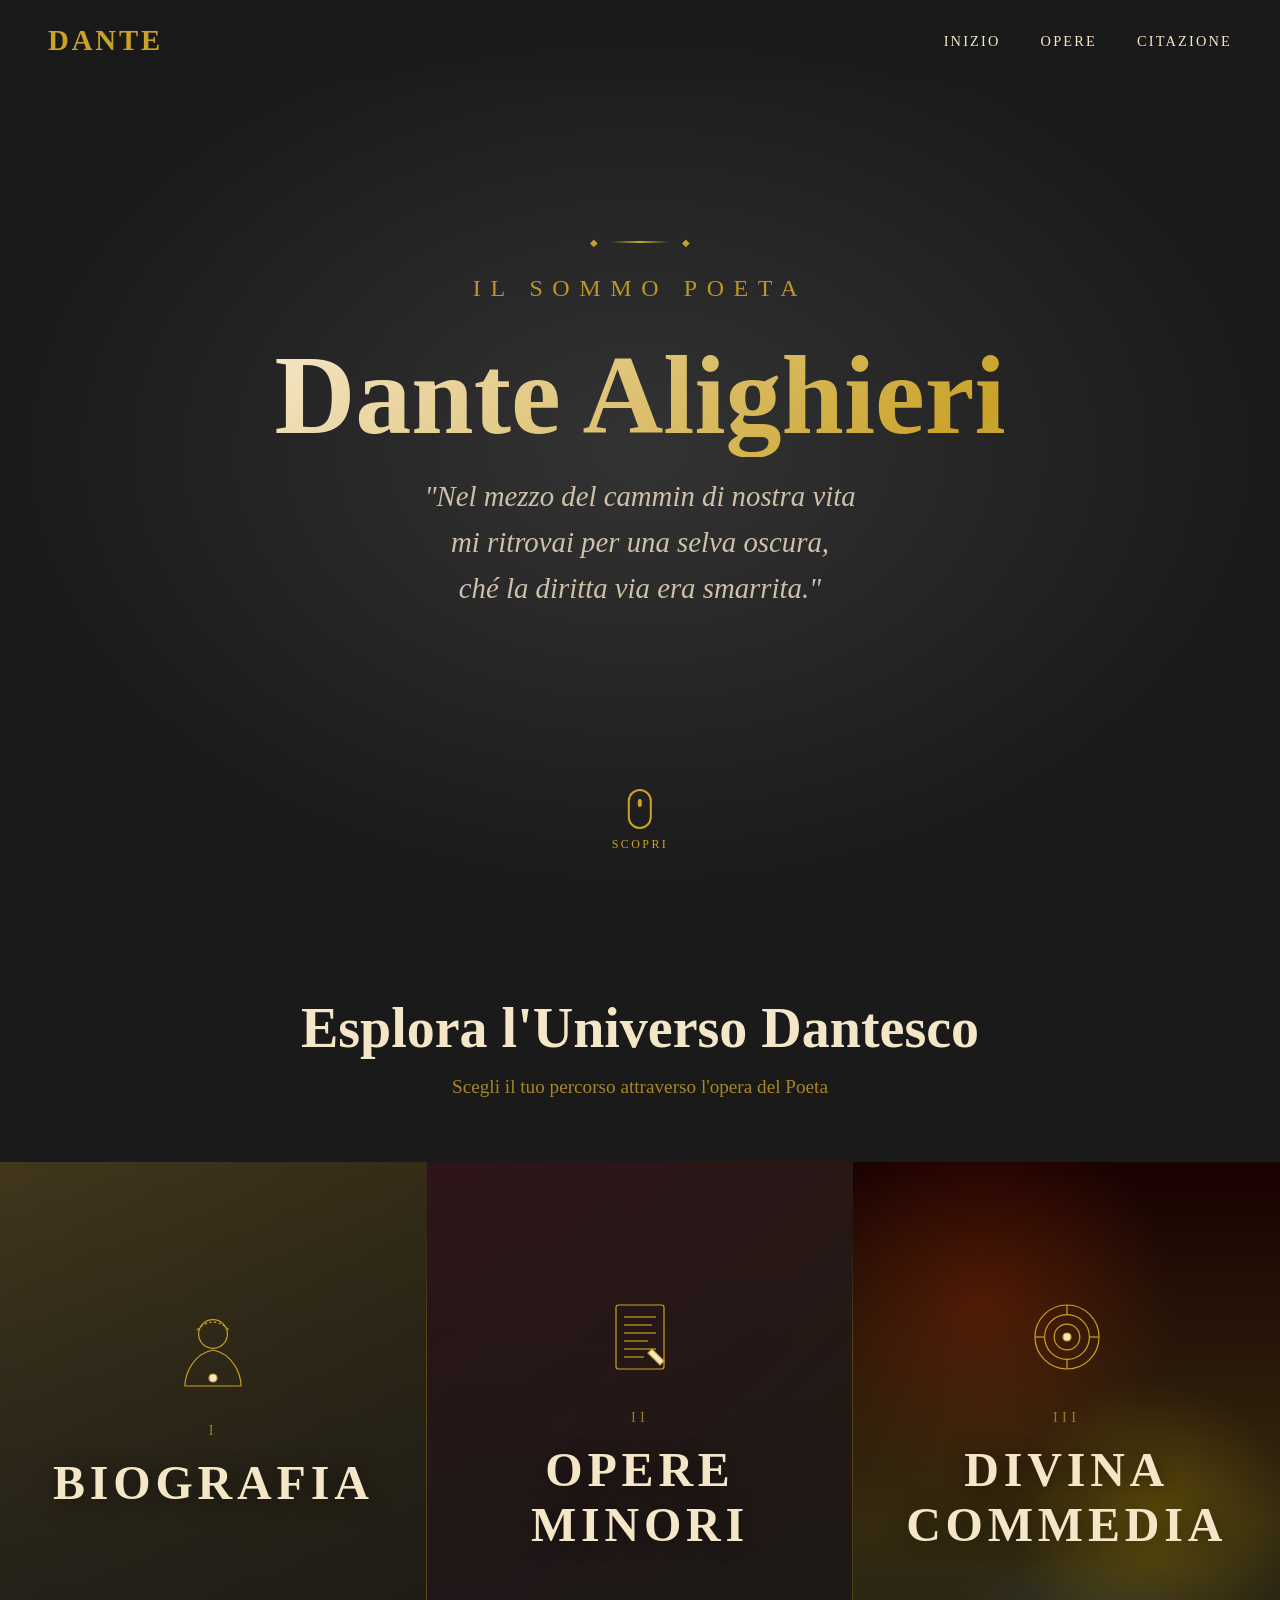
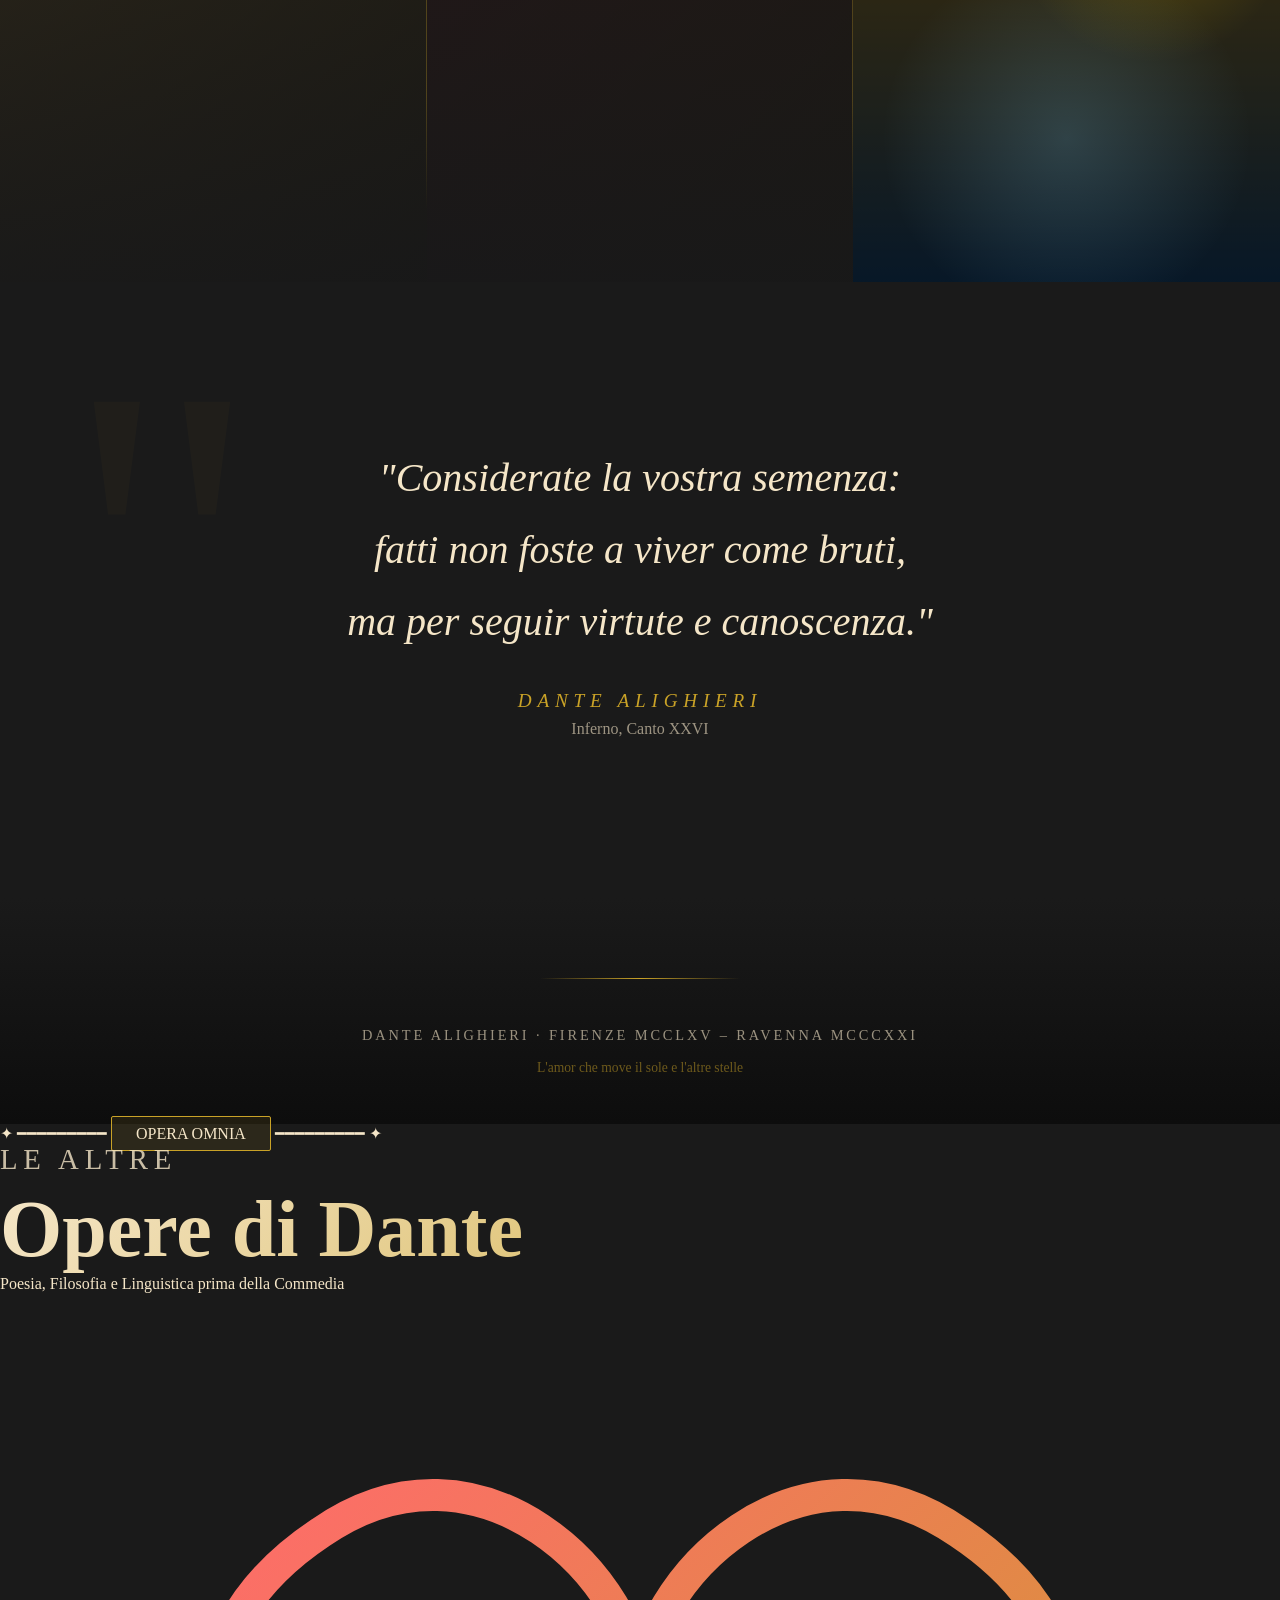
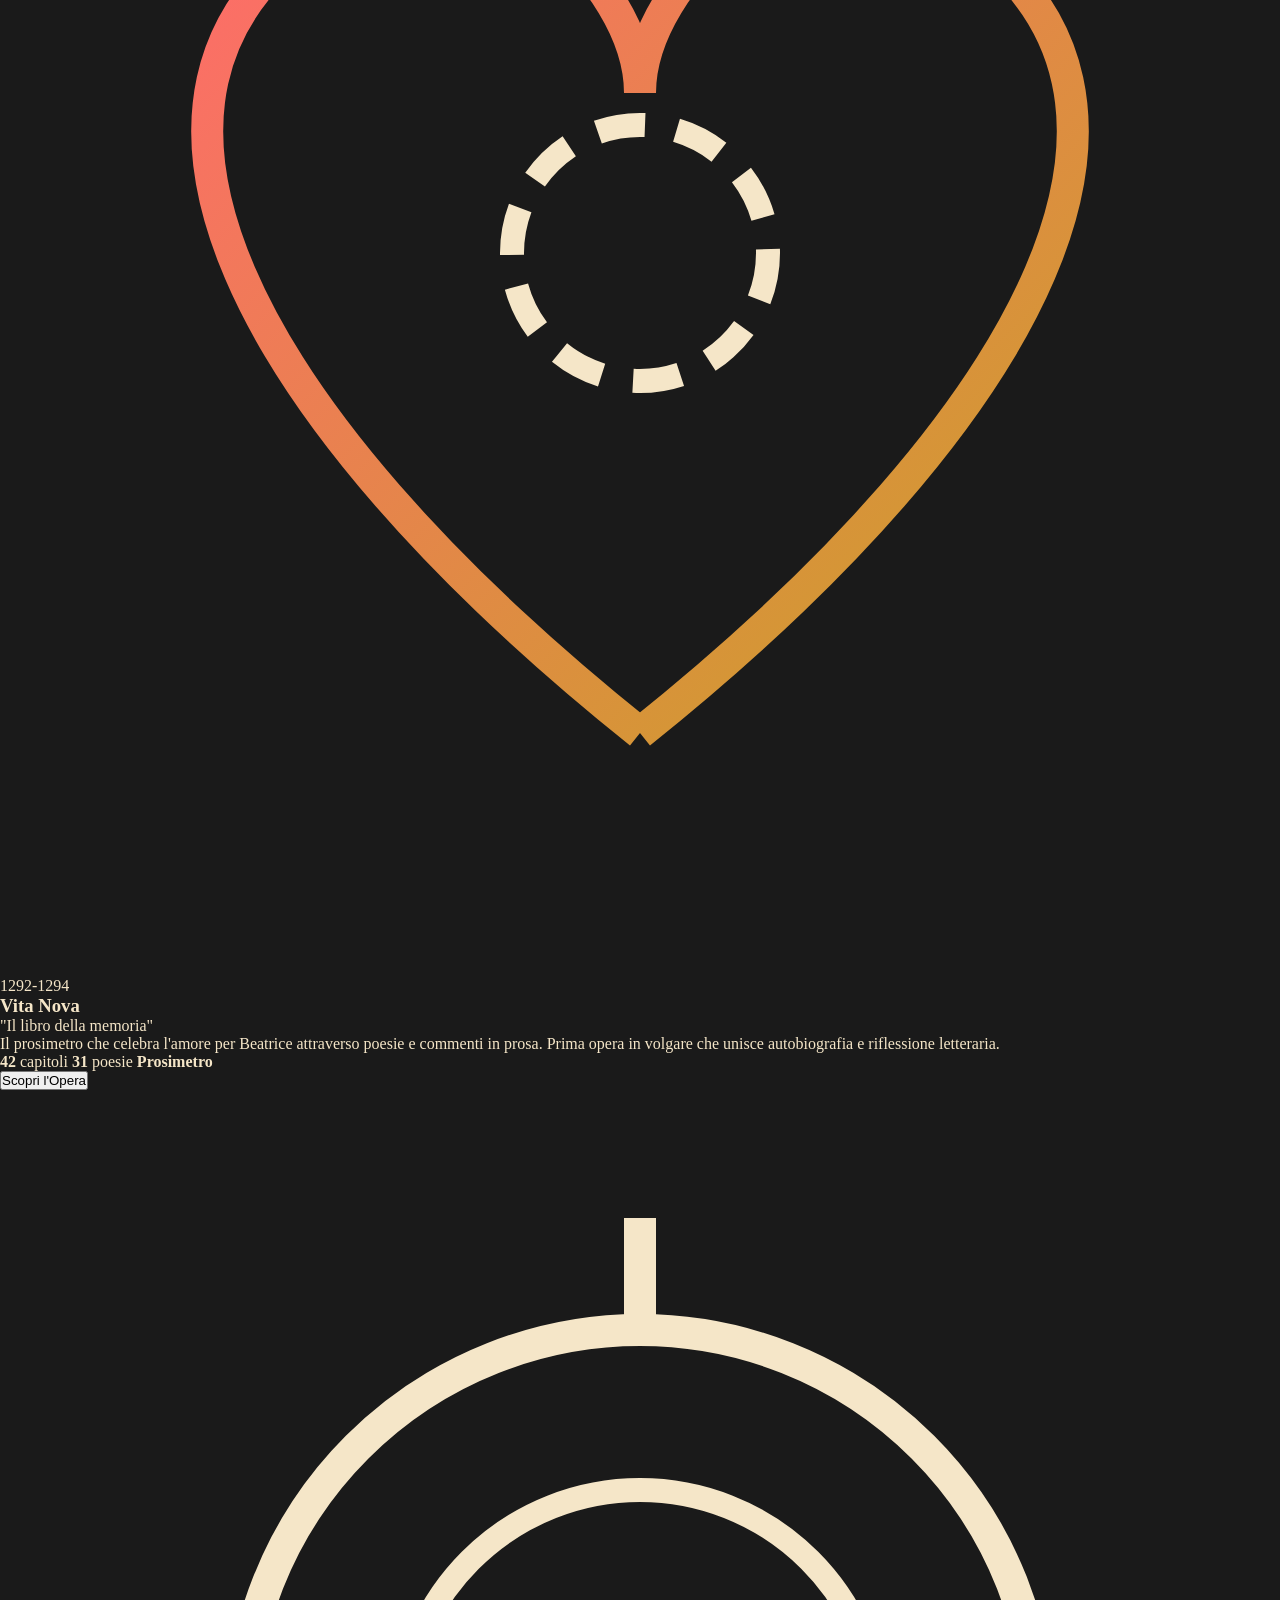
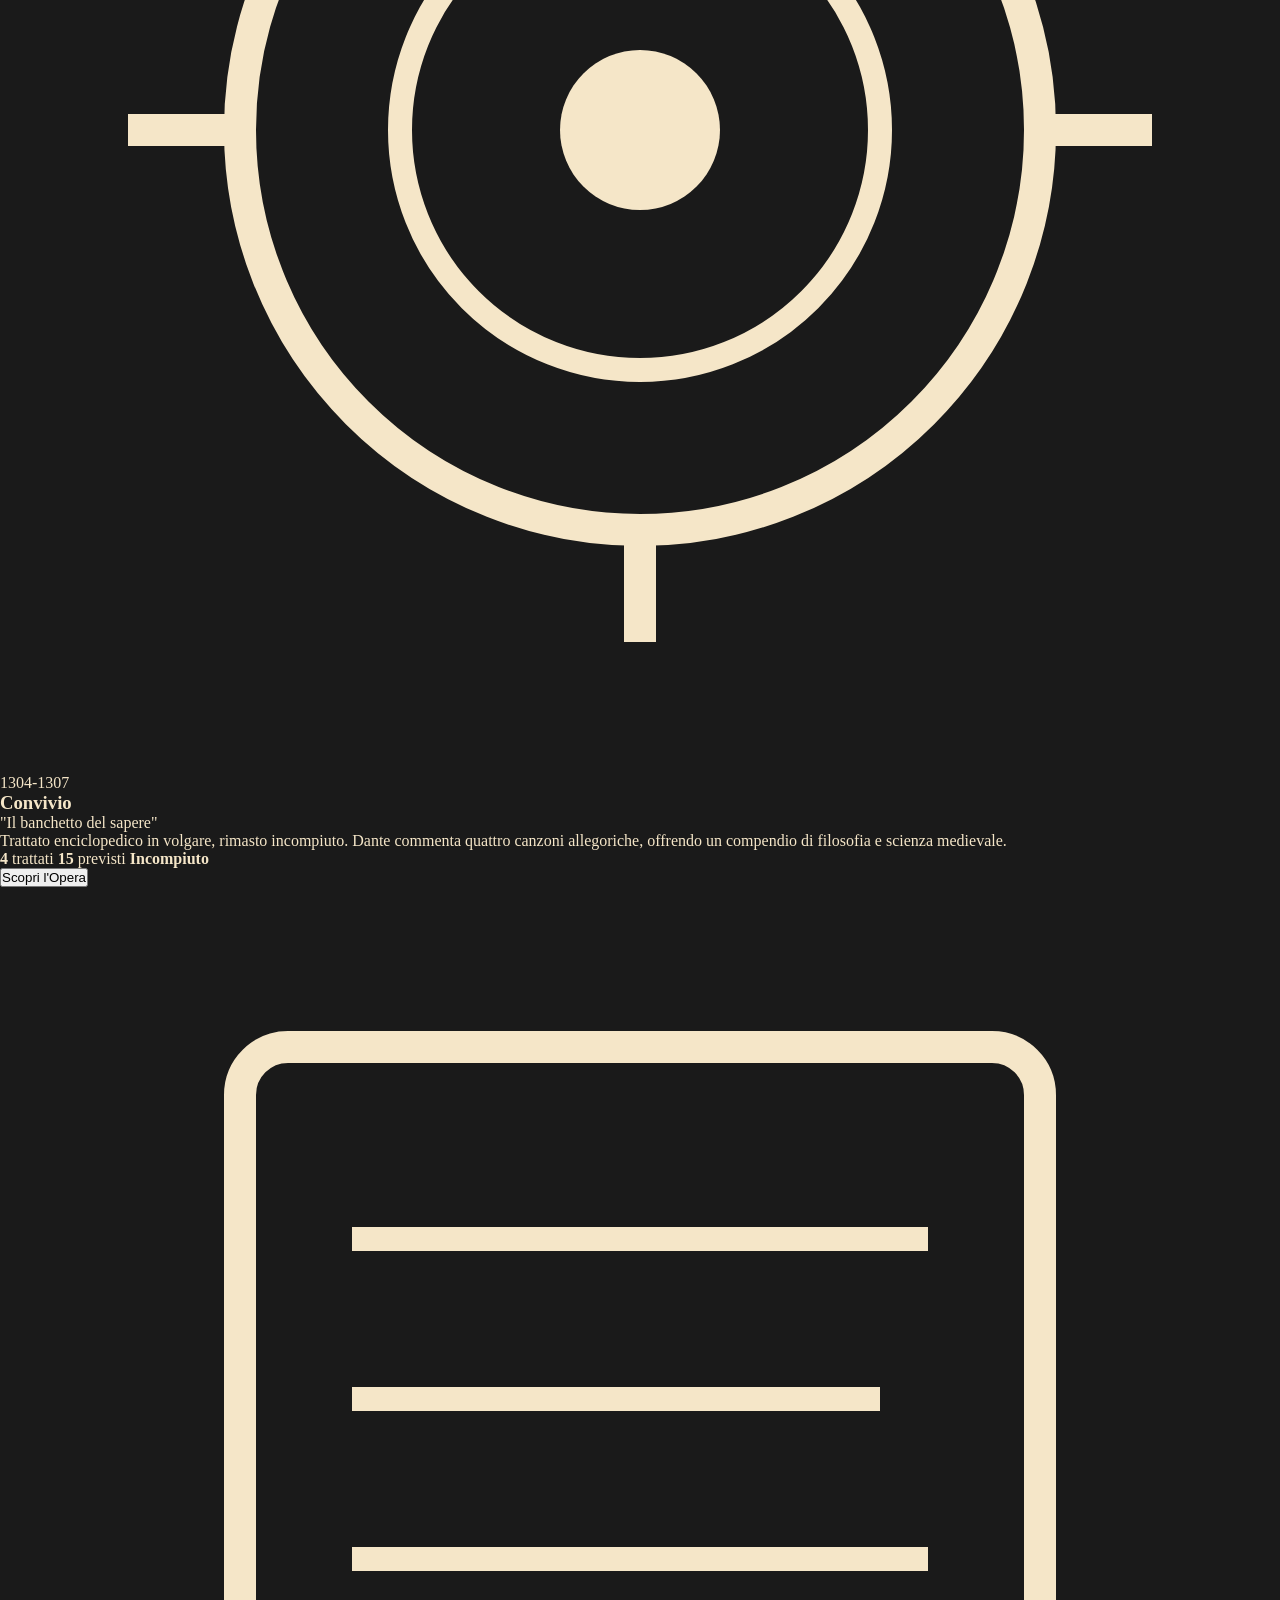
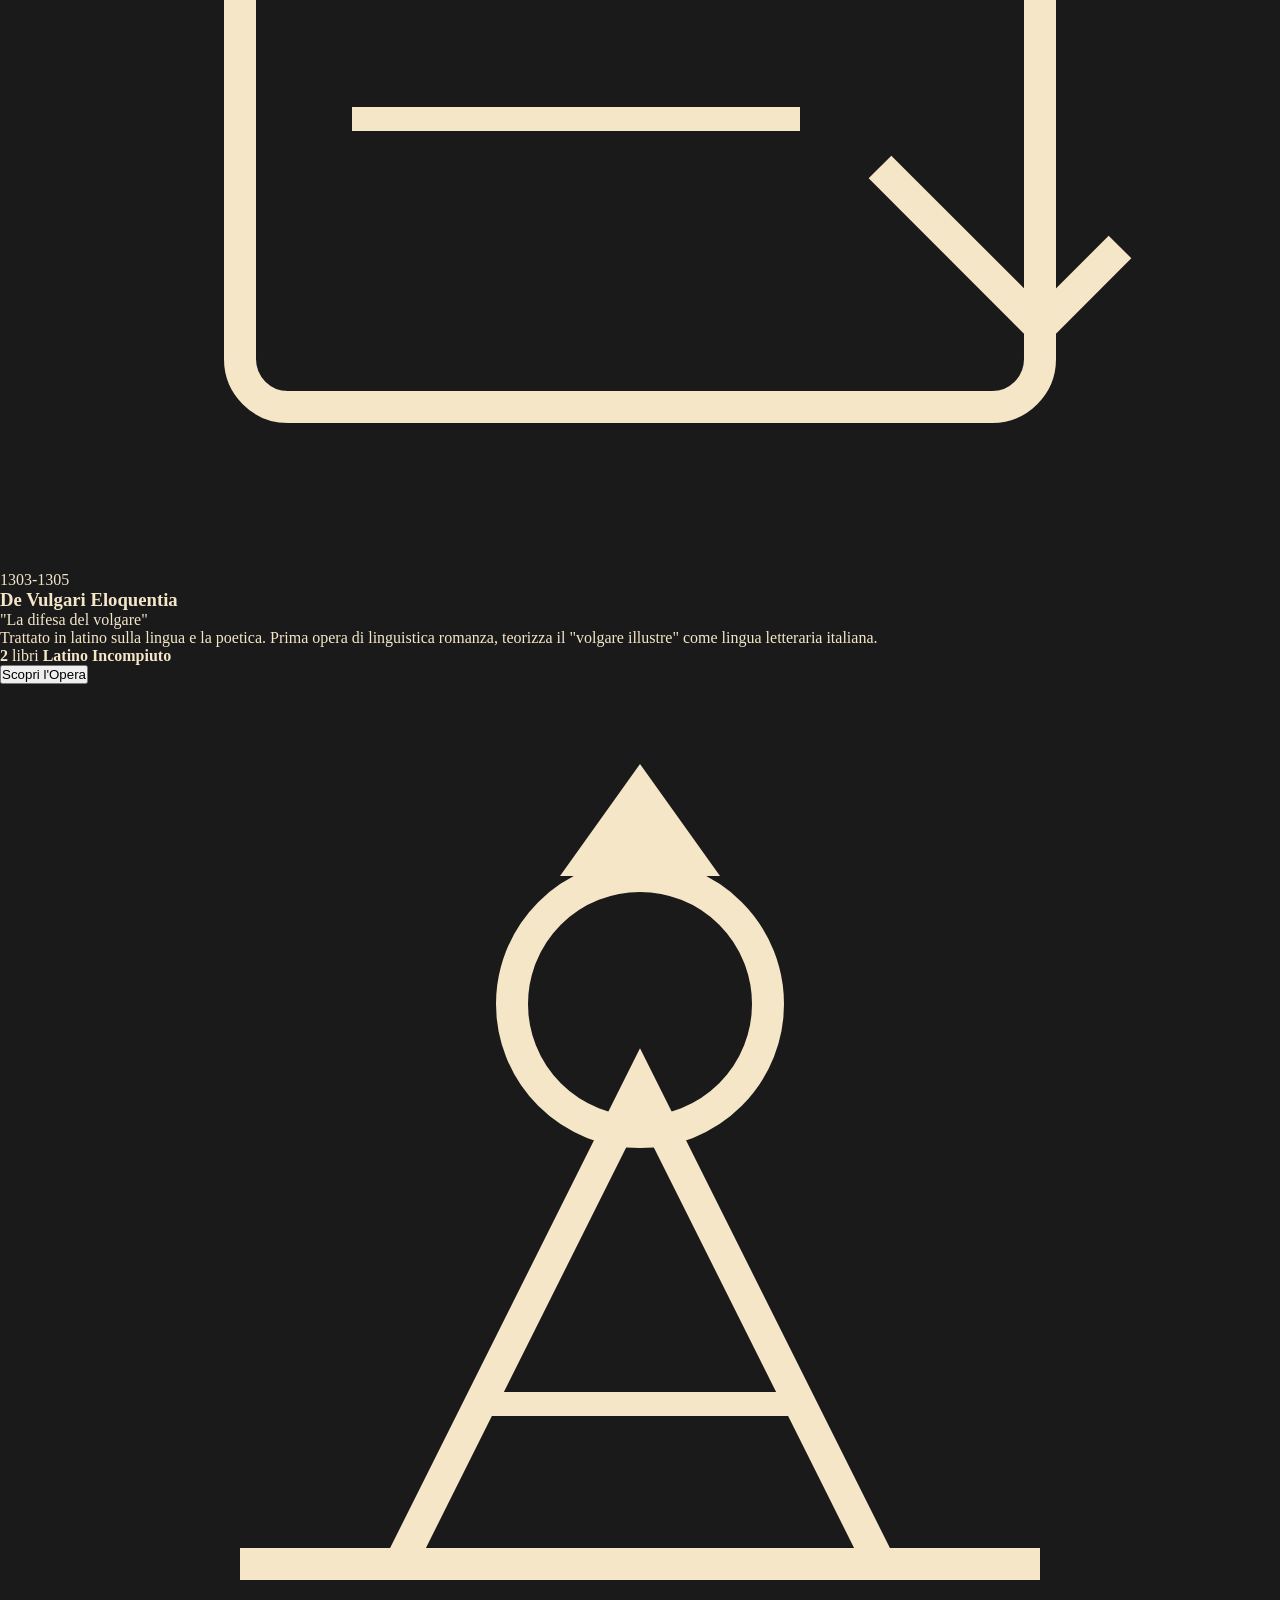
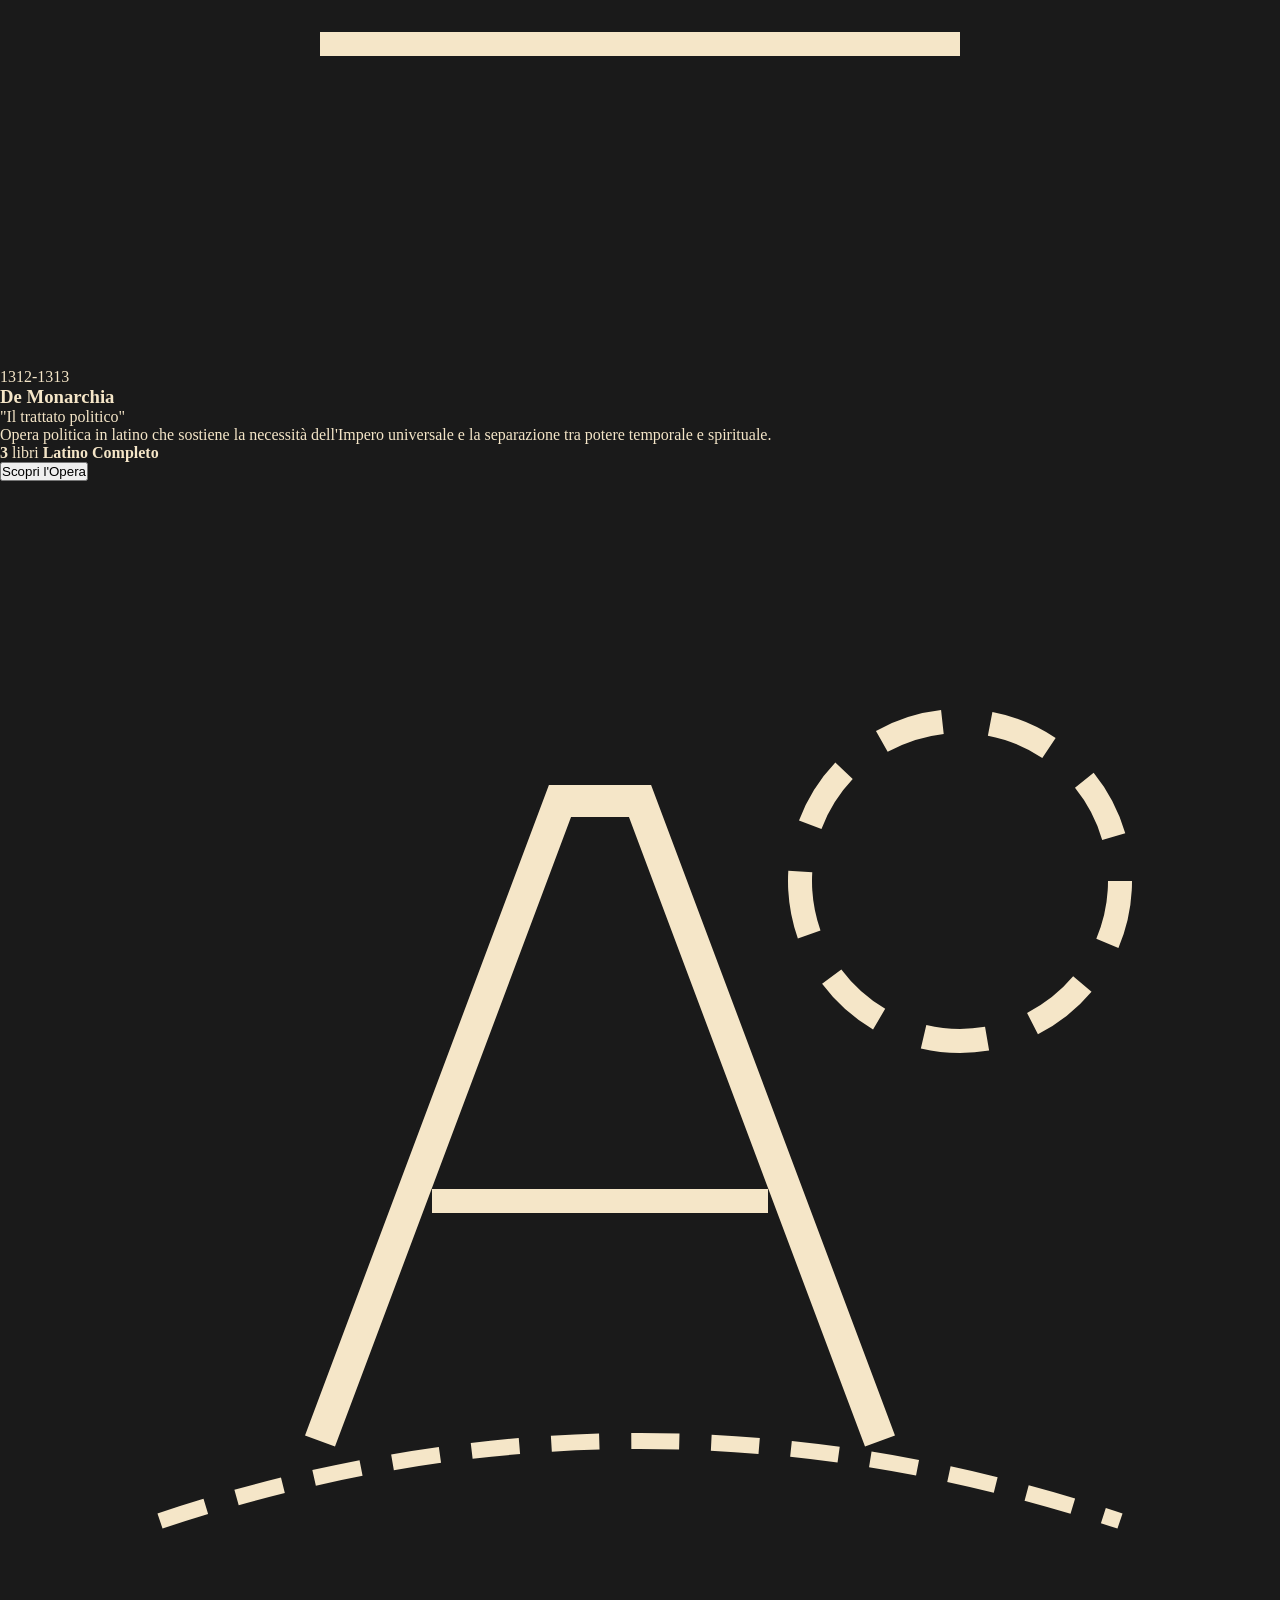
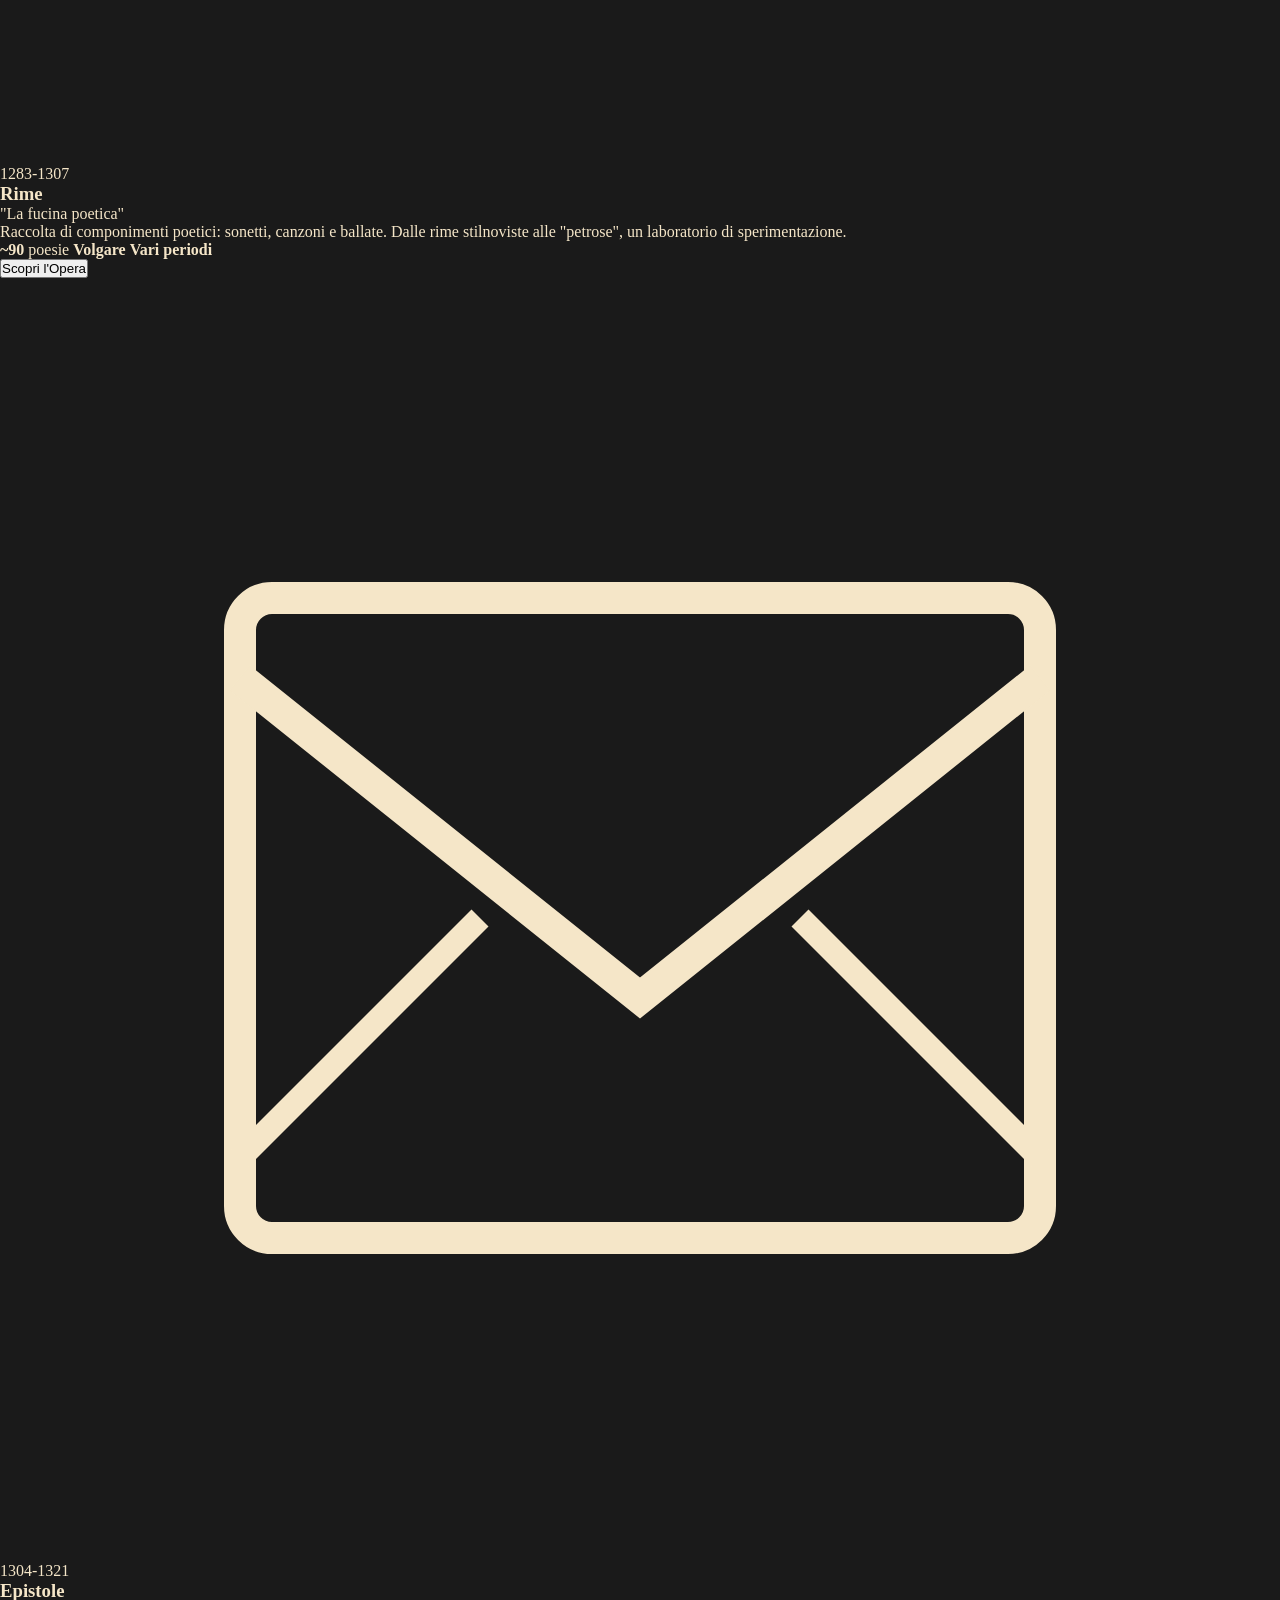
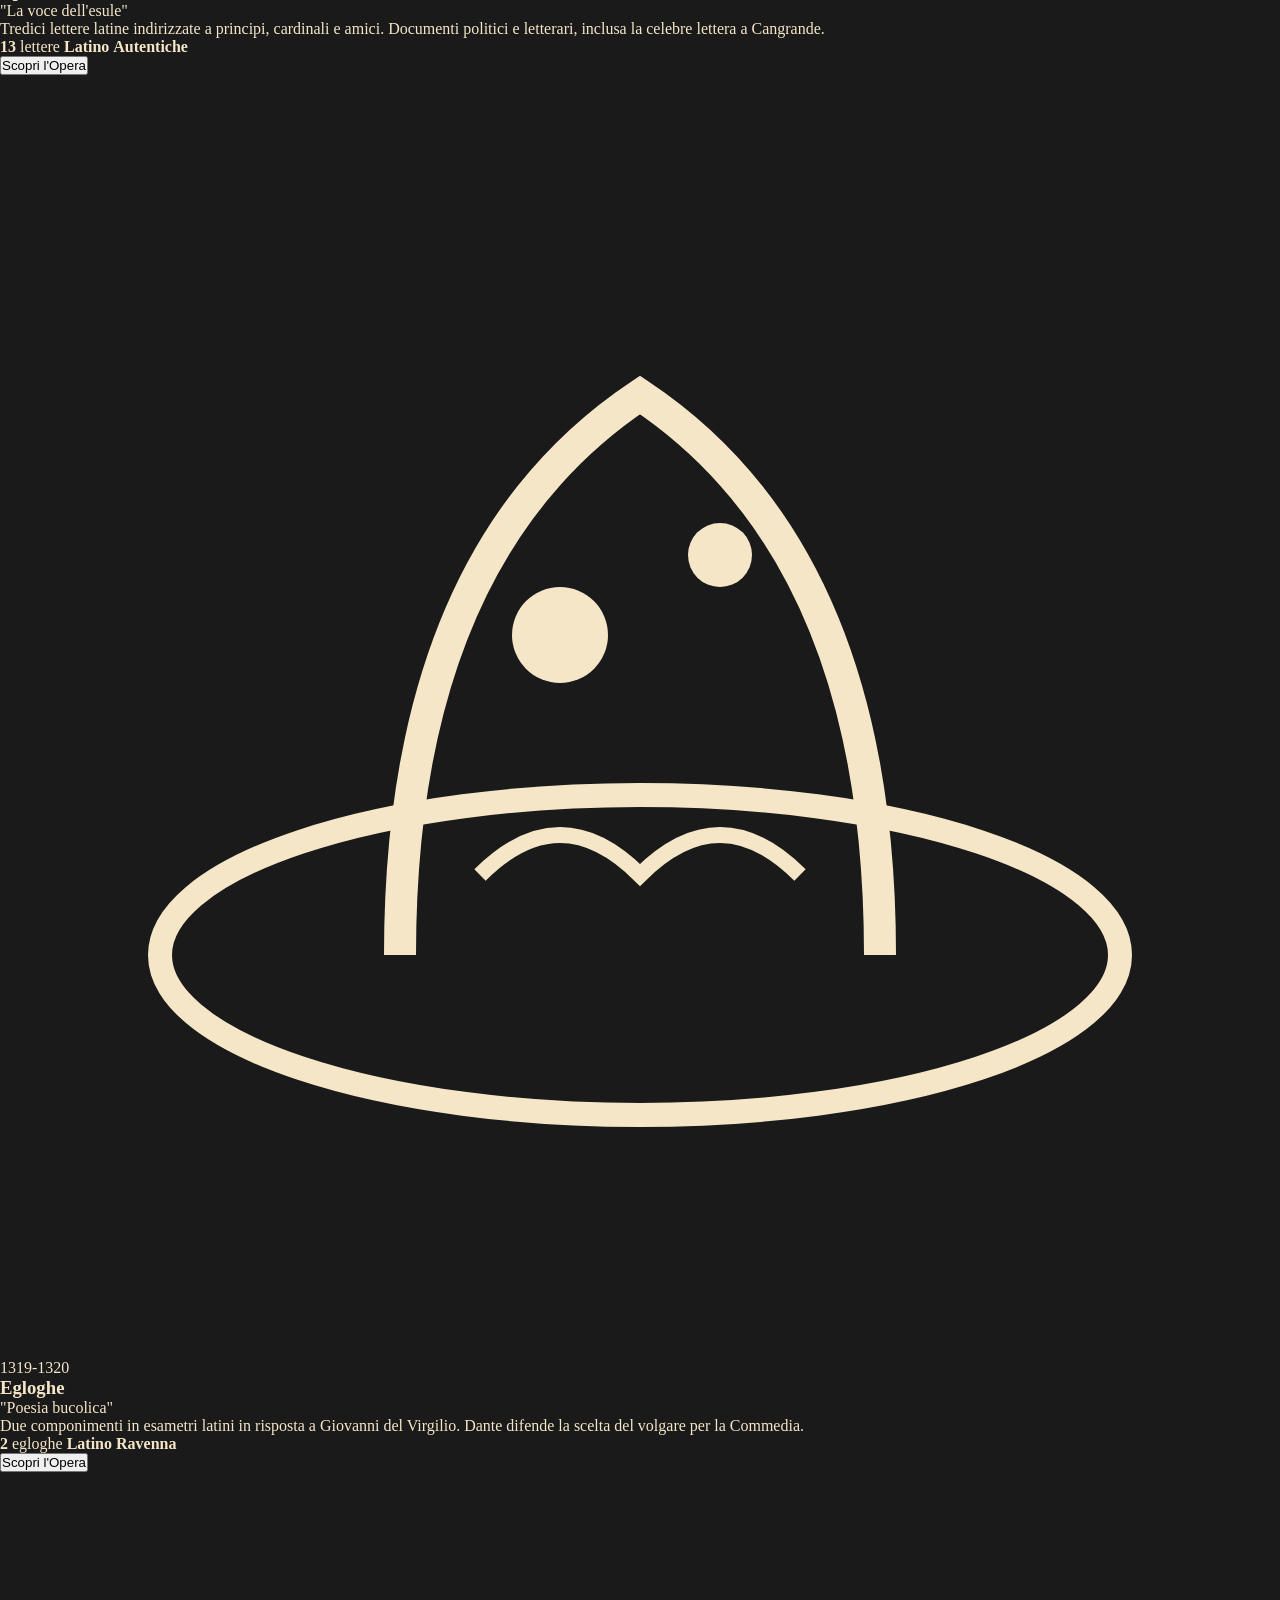
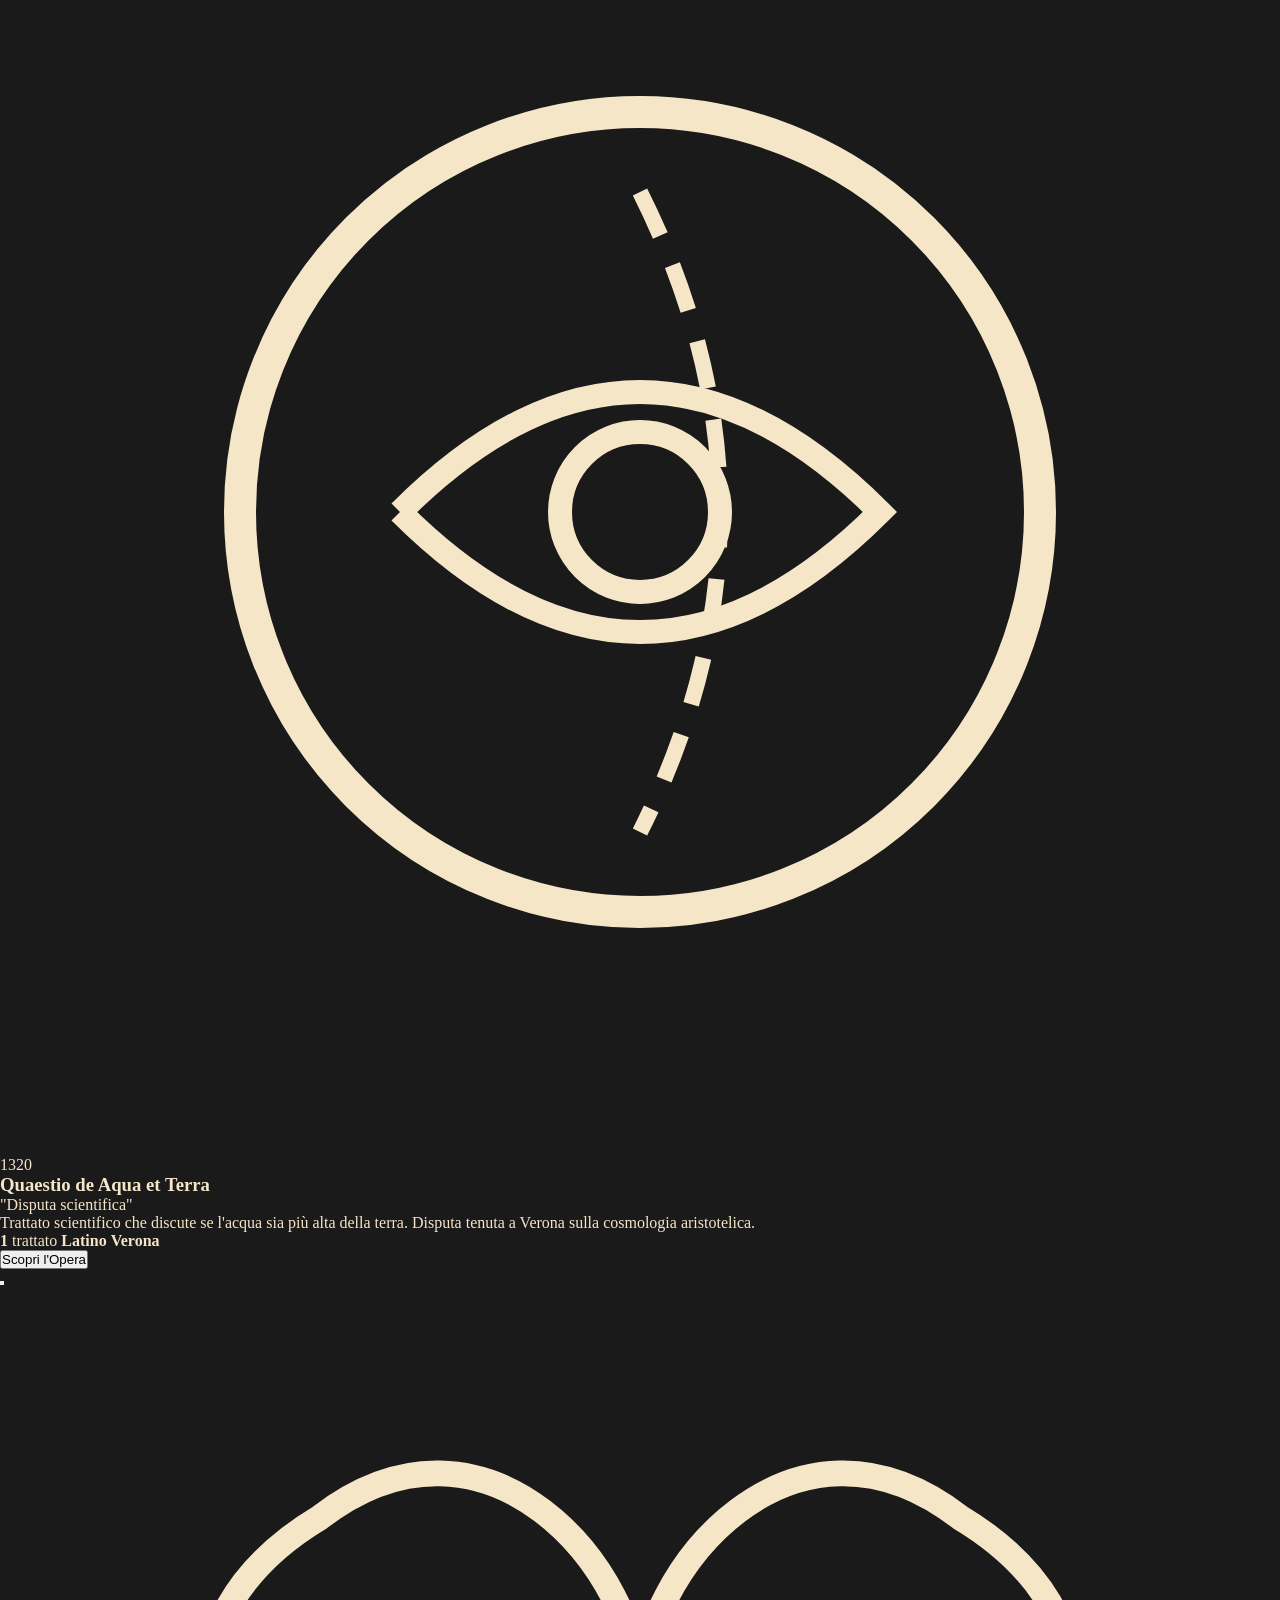
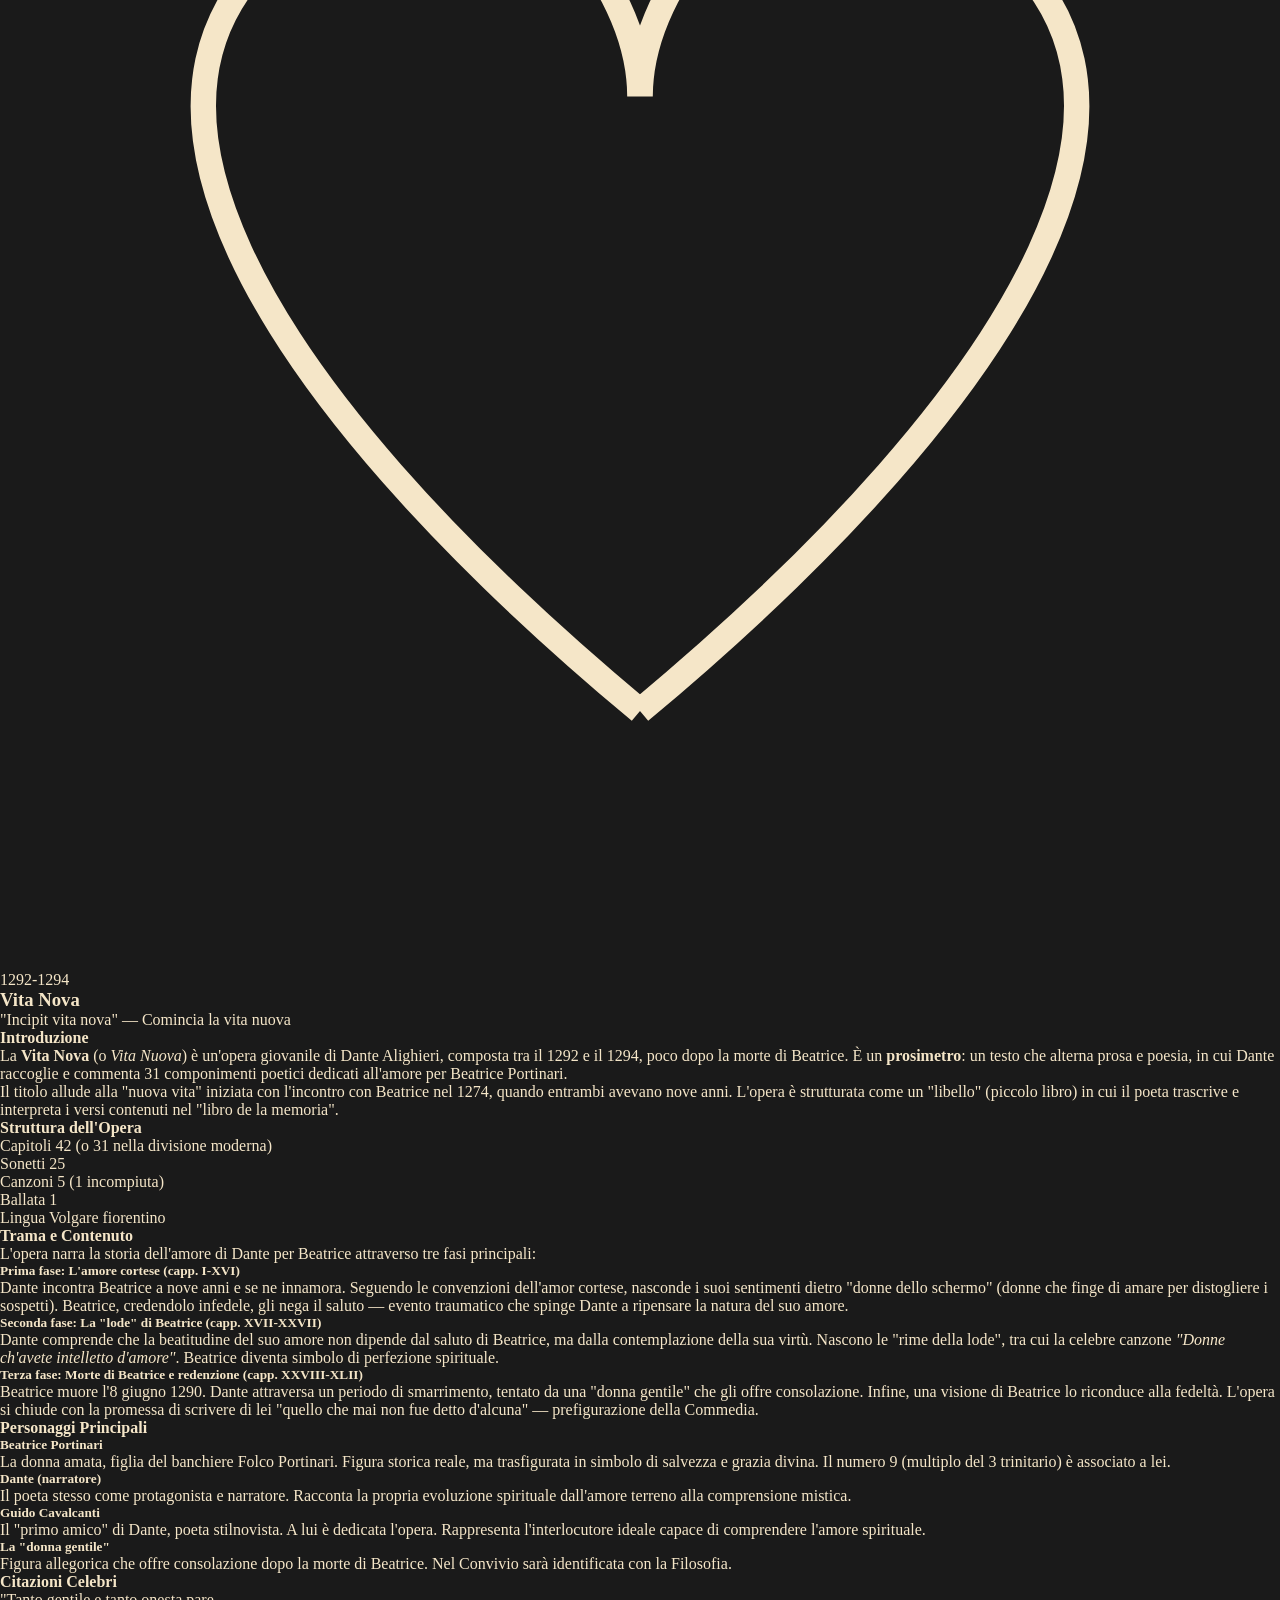
==== commit 24a4428e: "Update index.html" ====
--- a/index.html
+++ b/index.html
@@ -3515,3 +3515,3332 @@
     </div>
 </section>
 
+
+
+<!-- ═══════════════════════════════════════════════════════════════════════════
+     SEZIONE DIVINA COMMEDIA
+     ═══════════════════════════════════════════════════════════════════════════ -->
+
+<section class="commedia-section" id="divinaCommedia">
+    <div class="commedia-cosmos">
+        <div class="commedia-stars"></div>
+        <div class="commedia-celestial-rings"></div>
+    </div>
+
+    <!-- Header Divina Commedia -->
+    <header class="commedia-header">
+        <div class="commedia-header-ornament">
+            <span class="ornament-flame">🔥</span>
+            <span class="ornament-line">━━━━━━━━━</span>
+            <span class="ornament-center">IL POEMA SACRO</span>
+            <span class="ornament-line">━━━━━━━━━</span>
+            <span class="ornament-star">✦</span>
+        </div>
+        <h2 class="commedia-main-title">
+            <span class="title-line">La</span>
+            <span class="title-name">Divina Commedia</span>
+        </h2>
+        <p class="commedia-subtitle">Inferno · Purgatorio · Paradiso — 100 Canti · 14.233 Versi</p>
+        <p class="commedia-dates">Composta tra il 1306/1308 e il 1321</p>
+    </header>
+
+    <!-- Introduzione Generale -->
+    <div class="commedia-intro">
+        <div class="intro-content">
+            <div class="intro-text">
+                <h3>Il Viaggio Ultraterreno</h3>
+                <p>La <strong>Divina Commedia</strong> è il capolavoro di Dante Alighieri e una delle opere più importanti della letteratura mondiale. Scritta in <strong>terzine di endecasillabi</strong> (la "terza rima" inventata da Dante), narra il viaggio del poeta attraverso i tre regni dell'aldilà durante la <strong>Settimana Santa del 1300</strong>.</p>
+                <p>Dante è guidato prima da <strong>Virgilio</strong> (simbolo della ragione umana) attraverso l'Inferno e il Purgatorio, poi da <strong>Beatrice</strong> (simbolo della teologia e della grazia divina) attraverso il Paradiso, fino alla visione di Dio.</p>
+                <p>L'opera è insieme un viaggio allegorico dell'anima verso la salvezza, un'enciclopedia del sapere medievale, un atto d'accusa politico contro la corruzione del tempo, e una dichiarazione d'amore immortale per Beatrice.</p>
+            </div>
+            <div class="intro-structure">
+                <h4>Struttura del Poema</h4>
+                <div class="structure-overview">
+                    <div class="structure-cantica inferno-preview">
+                        <span class="cantica-icon">🔥</span>
+                        <span class="cantica-name">INFERNO</span>
+                        <span class="cantica-stats">34 Canti · 4.720 versi</span>
+                    </div>
+                    <div class="structure-cantica purgatorio-preview">
+                        <span class="cantica-icon">⛰️</span>
+                        <span class="cantica-name">PURGATORIO</span>
+                        <span class="cantica-stats">33 Canti · 4.755 versi</span>
+                    </div>
+                    <div class="structure-cantica paradiso-preview">
+                        <span class="cantica-icon">✦</span>
+                        <span class="cantica-name">PARADISO</span>
+                        <span class="cantica-stats">33 Canti · 4.758 versi</span>
+                    </div>
+                </div>
+                <p class="structure-note">Il numero <strong>3</strong> (Trinità) e il <strong>100</strong> (perfezione) dominano la struttura: 3 cantiche, 33 canti ciascuna + 1 proemio = 100 canti totali.</p>
+            </div>
+        </div>
+    </div>
+
+    <!-- Tabs per le Cantiche -->
+    <div class="cantiche-tabs">
+        <button class="cantica-tab active" data-cantica="inferno">
+            <span class="tab-icon">🔥</span>
+            <span class="tab-name">Inferno</span>
+            <span class="tab-canti">34 Canti</span>
+        </button>
+        <button class="cantica-tab" data-cantica="purgatorio">
+            <span class="tab-icon">⛰️</span>
+            <span class="tab-name">Purgatorio</span>
+            <span class="tab-canti">33 Canti</span>
+        </button>
+        <button class="cantica-tab" data-cantica="paradiso">
+            <span class="tab-icon">✦</span>
+            <span class="tab-name">Paradiso</span>
+            <span class="tab-canti">33 Canti</span>
+        </button>
+    </div>
+
+    <!-- Contenitore Cantiche -->
+    <div class="cantiche-container">
+
+        <!-- ═══════════════════════════════════════════════════════════════════
+             INFERNO
+             ═══════════════════════════════════════════════════════════════════ -->
+        <div class="cantica-content active" id="inferno-content">
+            <div class="cantica-intro">
+                <div class="cantica-intro-header">
+                    <div class="cantica-symbol inferno-symbol">
+                        <svg viewBox="0 0 100 100">
+                            <path d="M50 10 L60 35 L85 35 L65 52 L72 78 L50 62 L28 78 L35 52 L15 35 L40 35 Z" fill="none" stroke="currentColor" stroke-width="2"/>
+                            <circle cx="50" cy="50" r="15" fill="none" stroke="currentColor" stroke-width="1.5"/>
+                            <path d="M42 90 Q50 70 58 90" fill="none" stroke="currentColor" stroke-width="2"/>
+                        </svg>
+                    </div>
+                    <div class="cantica-intro-text">
+                        <h3>Inferno</h3>
+                        <p class="cantica-quote">"Lasciate ogne speranza, voi ch'intrate"</p>
+                        <p>L'Inferno è un'immensa voragine a forma di cono rovesciato che si apre sotto Gerusalemme, creata dalla caduta di Lucifero. È diviso in <strong>9 cerchi</strong> concentrici sempre più stretti, dove i peccatori sono puniti secondo la legge del <strong>contrappasso</strong> (la pena rispecchia o rovescia il peccato).</p>
+                    </div>
+                </div>
+                <div class="inferno-structure">
+                    <h4>Struttura dell'Inferno</h4>
+                    <div class="inferno-circles">
+                        <div class="circle-item"><span class="circle-num">Antinferno</span><span class="circle-sin">Ignavi</span></div>
+                        <div class="circle-item"><span class="circle-num">I Cerchio</span><span class="circle-sin">Limbo (non battezzati virtuosi)</span></div>
+                        <div class="circle-item"><span class="circle-num">II Cerchio</span><span class="circle-sin">Lussuriosi</span></div>
+                        <div class="circle-item"><span class="circle-num">III Cerchio</span><span class="circle-sin">Golosi</span></div>
+                        <div class="circle-item"><span class="circle-num">IV Cerchio</span><span class="circle-sin">Avari e Prodighi</span></div>
+                        <div class="circle-item"><span class="circle-num">V Cerchio</span><span class="circle-sin">Iracondi e Accidiosi</span></div>
+                        <div class="circle-item"><span class="circle-num">VI Cerchio</span><span class="circle-sin">Eretici</span></div>
+                        <div class="circle-item"><span class="circle-num">VII Cerchio</span><span class="circle-sin">Violenti (3 gironi)</span></div>
+                        <div class="circle-item"><span class="circle-num">VIII Cerchio</span><span class="circle-sin">Fraudolenti (10 bolge)</span></div>
+                        <div class="circle-item"><span class="circle-num">IX Cerchio</span><span class="circle-sin">Traditori (4 zone)</span></div>
+                    </div>
+                </div>
+            </div>
+
+            <!-- Griglia Canti Inferno -->
+            <div class="canti-grid" id="inferno-grid">
+                <!-- I canti vengono generati via JavaScript -->
+            </div>
+        </div>
+
+        <!-- ═══════════════════════════════════════════════════════════════════
+             PURGATORIO
+             ═══════════════════════════════════════════════════════════════════ -->
+        <div class="cantica-content" id="purgatorio-content">
+            <div class="cantica-intro">
+                <div class="cantica-intro-header">
+                    <div class="cantica-symbol purgatorio-symbol">
+                        <svg viewBox="0 0 100 100">
+                            <path d="M50 10 L80 90 L20 90 Z" fill="none" stroke="currentColor" stroke-width="2"/>
+                            <line x1="25" y1="80" x2="75" y2="80" stroke="currentColor" stroke-width="1"/>
+                            <line x1="30" y1="65" x2="70" y2="65" stroke="currentColor" stroke-width="1"/>
+                            <line x1="35" y1="50" x2="65" y2="50" stroke="currentColor" stroke-width="1"/>
+                            <line x1="40" y1="35" x2="60" y2="35" stroke="currentColor" stroke-width="1"/>
+                            <circle cx="50" cy="18" r="6" fill="none" stroke="currentColor" stroke-width="1.5"/>
+                        </svg>
+                    </div>
+                    <div class="cantica-intro-text">
+                        <h3>Purgatorio</h3>
+                        <p class="cantica-quote">"Per correr miglior acque alza le vele / omai la navicella del mio ingegno"</p>
+                        <p>Il Purgatorio è una montagna altissima che sorge nell'emisfero australe, agli antipodi di Gerusalemme. Le anime si purificano salendo <strong>7 cornici</strong> (una per ogni peccato capitale), precedute da un <strong>Antipurgatorio</strong> e coronate dal <strong>Paradiso Terrestre</strong>.</p>
+                    </div>
+                </div>
+                <div class="purgatorio-structure">
+                    <h4>Struttura del Purgatorio</h4>
+                    <div class="purgatorio-terraces">
+                        <div class="terrace-item"><span class="terrace-num">Antipurgatorio</span><span class="terrace-sin">Negligenti (scomunicati, pigri, morti violentemente)</span></div>
+                        <div class="terrace-item"><span class="terrace-num">I Cornice</span><span class="terrace-sin">Superbi</span></div>
+                        <div class="terrace-item"><span class="terrace-num">II Cornice</span><span class="terrace-sin">Invidiosi</span></div>
+                        <div class="terrace-item"><span class="terrace-num">III Cornice</span><span class="terrace-sin">Iracondi</span></div>
+                        <div class="terrace-item"><span class="terrace-num">IV Cornice</span><span class="terrace-sin">Accidiosi</span></div>
+                        <div class="terrace-item"><span class="terrace-num">V Cornice</span><span class="terrace-sin">Avari e Prodighi</span></div>
+                        <div class="terrace-item"><span class="terrace-num">VI Cornice</span><span class="terrace-sin">Golosi</span></div>
+                        <div class="terrace-item"><span class="terrace-num">VII Cornice</span><span class="terrace-sin">Lussuriosi</span></div>
+                        <div class="terrace-item"><span class="terrace-num">Paradiso Terrestre</span><span class="terrace-sin">Eden, Lete, Eunoè</span></div>
+                    </div>
+                </div>
+            </div>
+
+            <!-- Griglia Canti Purgatorio -->
+            <div class="canti-grid" id="purgatorio-grid">
+                <!-- I canti vengono generati via JavaScript -->
+            </div>
+        </div>
+
+        <!-- ═══════════════════════════════════════════════════════════════════
+             PARADISO
+             ═══════════════════════════════════════════════════════════════════ -->
+        <div class="cantica-content" id="paradiso-content">
+            <div class="cantica-intro">
+                <div class="cantica-intro-header">
+                    <div class="cantica-symbol paradiso-symbol">
+                        <svg viewBox="0 0 100 100">
+                            <circle cx="50" cy="50" r="40" fill="none" stroke="currentColor" stroke-width="1.5"/>
+                            <circle cx="50" cy="50" r="30" fill="none" stroke="currentColor" stroke-width="1.5"/>
+                            <circle cx="50" cy="50" r="20" fill="none" stroke="currentColor" stroke-width="1.5"/>
+                            <circle cx="50" cy="50" r="10" fill="none" stroke="currentColor" stroke-width="1.5"/>
+                            <circle cx="50" cy="50" r="3" fill="currentColor"/>
+                        </svg>
+                    </div>
+                    <div class="cantica-intro-text">
+                        <h3>Paradiso</h3>
+                        <p class="cantica-quote">"La gloria di colui che tutto move / per l'universo penetra, e risplende"</p>
+                        <p>Il Paradiso è costituito dai <strong>9 cieli concentrici</strong> del sistema tolemaico, più l'<strong>Empireo</strong>, sede di Dio. Beatrice guida Dante attraverso i cieli, dove i beati appaiono per farsi conoscere, anche se tutti risiedono nell'Empireo.</p>
+                    </div>
+                </div>
+                <div class="paradiso-structure">
+                    <h4>Struttura del Paradiso</h4>
+                    <div class="paradiso-heavens">
+                        <div class="heaven-item"><span class="heaven-num">I Cielo</span><span class="heaven-name">Luna</span><span class="heaven-spirits">Spiriti mancanti ai voti</span></div>
+                        <div class="heaven-item"><span class="heaven-num">II Cielo</span><span class="heaven-name">Mercurio</span><span class="heaven-spirits">Spiriti attivi per gloria terrena</span></div>
+                        <div class="heaven-item"><span class="heaven-num">III Cielo</span><span class="heaven-name">Venere</span><span class="heaven-spirits">Spiriti amanti</span></div>
+                        <div class="heaven-item"><span class="heaven-num">IV Cielo</span><span class="heaven-name">Sole</span><span class="heaven-spirits">Spiriti sapienti</span></div>
+                        <div class="heaven-item"><span class="heaven-num">V Cielo</span><span class="heaven-name">Marte</span><span class="heaven-spirits">Spiriti combattenti per la fede</span></div>
+                        <div class="heaven-item"><span class="heaven-num">VI Cielo</span><span class="heaven-name">Giove</span><span class="heaven-spirits">Spiriti giusti</span></div>
+                        <div class="heaven-item"><span class="heaven-num">VII Cielo</span><span class="heaven-name">Saturno</span><span class="heaven-spirits">Spiriti contemplativi</span></div>
+                        <div class="heaven-item"><span class="heaven-num">VIII Cielo</span><span class="heaven-name">Stelle Fisse</span><span class="heaven-spirits">Trionfo di Cristo e Maria</span></div>
+                        <div class="heaven-item"><span class="heaven-num">IX Cielo</span><span class="heaven-name">Primo Mobile</span><span class="heaven-spirits">Angeli</span></div>
+                        <div class="heaven-item"><span class="heaven-num">Empireo</span><span class="heaven-name">Sede di Dio</span><span class="heaven-spirits">Rosa dei Beati</span></div>
+                    </div>
+                </div>
+            </div>
+
+            <!-- Griglia Canti Paradiso -->
+            <div class="canti-grid" id="paradiso-grid">
+                <!-- I canti vengono generati via JavaScript -->
+            </div>
+        </div>
+
+    </div>
+
+    <!-- Modal per visualizzazione Canto -->
+    <div class="canto-modal" id="cantoModal">
+        <div class="modal-overlay"></div>
+        <div class="modal-container">
+            <button class="modal-close" aria-label="Chiudi">
+                <span></span><span></span>
+            </button>
+            <div class="modal-header">
+                <span class="modal-cantica"></span>
+                <h2 class="modal-title"></h2>
+                <p class="modal-location"></p>
+            </div>
+            <div class="modal-tabs">
+                <button class="modal-tab active" data-view="riassunto">Riassunto</button>
+                <button class="modal-tab" data-view="testo">Testo Originale</button>
+                <button class="modal-tab" data-view="parafrasi">Parafrasi</button>
+                <button class="modal-tab" data-view="personaggi">Personaggi</button>
+            </div>
+            <div class="modal-content">
+                <div class="modal-view active" id="view-riassunto"></div>
+                <div class="modal-view" id="view-testo">
+                    <div class="testo-container"></div>
+                </div>
+                <div class="modal-view" id="view-parafrasi">
+                    <div class="parafrasi-container"></div>
+                </div>
+                <div class="modal-view" id="view-personaggi">
+                    <div class="personaggi-container"></div>
+                </div>
+            </div>
+            <div class="modal-navigation">
+                <button class="nav-prev" aria-label="Canto precedente">
+                    <span>←</span> Canto Precedente
+                </button>
+                <button class="nav-next" aria-label="Canto successivo">
+                    Canto Successivo <span>→</span>
+                </button>
+            </div>
+        </div>
+    </div>
+
+</section>
+
+<style>
+/* ═══════════════════════════════════════════════════════════════════════════
+   STILI SEZIONE DIVINA COMMEDIA
+   ═══════════════════════════════════════════════════════════════════════════ */
+
+.commedia-section {
+    position: relative;
+    background: var(--ink);
+    padding: 0;
+    overflow: hidden;
+    min-height: 100vh;
+}
+
+/* COSMOS BACKGROUND */
+.commedia-cosmos {
+    position: absolute;
+    inset: 0;
+    pointer-events: none;
+    z-index: 0;
+}
+
+.commedia-stars {
+    position: absolute;
+    inset: 0;
+    background-image: 
+        radial-gradient(2px 2px at 50px 50px, var(--gold), transparent),
+        radial-gradient(2px 2px at 150px 100px, rgba(255,255,255,0.8), transparent),
+        radial-gradient(1px 1px at 250px 150px, var(--gold-light), transparent),
+        radial-gradient(2px 2px at 100px 200px, rgba(255,255,255,0.6), transparent),
+        radial-gradient(1px 1px at 300px 80px, var(--gold), transparent),
+        radial-gradient(2px 2px at 400px 250px, rgba(255,255,255,0.7), transparent),
+        radial-gradient(1px 1px at 200px 300px, var(--paradiso-glow), transparent);
+    background-size: 500px 400px;
+    animation: commediaStarFloat 120s linear infinite;
+    opacity: 0.4;
+}
+
+@keyframes commediaStarFloat {
+    from { transform: translateY(0) rotate(0deg); }
+    to { transform: translateY(-400px) rotate(5deg); }
+}
+
+.commedia-celestial-rings {
+    position: absolute;
+    inset: 0;
+    background: 
+        radial-gradient(ellipse at 50% 30%, rgba(139, 0, 0, 0.08) 0%, transparent 40%),
+        radial-gradient(ellipse at 30% 70%, rgba(218, 165, 32, 0.06) 0%, transparent 35%),
+        radial-gradient(ellipse at 70% 50%, rgba(30, 144, 255, 0.08) 0%, transparent 40%);
+    animation: celestialPulse 20s ease-in-out infinite alternate;
+}
+
+@keyframes celestialPulse {
+    0% { opacity: 0.5; }
+    100% { opacity: 1; }
+}
+
+/* HEADER */
+.commedia-header {
+    position: relative;
+    z-index: 10;
+    text-align: center;
+    padding: 8rem 2rem 4rem;
+}
+
+.commedia-header-ornament {
+    display: flex;
+    justify-content: center;
+    align-items: center;
+    gap: 1rem;
+    margin-bottom: 2rem;
+    font-family: var(--font-display);
+    font-size: 0.9rem;
+    color: var(--gold);
+    letter-spacing: 0.3em;
+}
+
+.ornament-center {
+    padding: 0.5rem 1.5rem;
+    border: 1px solid var(--gold);
+    border-radius: 2px;
+    background: rgba(201, 162, 39, 0.1);
+}
+
+.ornament-flame, .ornament-star {
+    font-size: 1.2rem;
+}
+
+.commedia-main-title {
+    margin-bottom: 1.5rem;
+}
+
+.commedia-main-title .title-line {
+    display: block;
+    font-family: var(--font-body);
+    font-size: clamp(1.2rem, 3vw, 1.8rem);
+    font-weight: 400;
+    color: var(--parchment);
+    opacity: 0.8;
+    letter-spacing: 0.2em;
+    text-transform: uppercase;
+    margin-bottom: 0.5rem;
+}
+
+.commedia-main-title .title-name {
+    display: block;
+    font-family: var(--font-display);
+    font-size: clamp(2.5rem, 8vw, 5rem);
+    font-weight: 700;
+    background: linear-gradient(135deg, var(--inferno) 0%, var(--purgatorio) 50%, var(--paradiso) 100%);
+    background-size: 200% auto;
+    -webkit-background-clip: text;
+    background-clip: text;
+    -webkit-text-fill-color: transparent;
+    animation: shimmer 5s linear infinite;
+}
+
+.commedia-subtitle {
+    font-family: var(--font-display);
+    font-size: 1.1rem;
+    color: var(--gold);
+    letter-spacing: 0.15em;
+    opacity: 0.8;
+    margin-bottom: 0.5rem;
+}
+
+.commedia-dates {
+    font-family: var(--font-body);
+    font-size: 1rem;
+    color: var(--parchment);
+    opacity: 0.6;
+}
+
+/* INTRODUZIONE */
+.commedia-intro {
+    position: relative;
+    z-index: 10;
+    max-width: 1200px;
+    margin: 0 auto;
+    padding: 2rem 2rem 4rem;
+}
+
+.intro-content {
+    display: grid;
+    grid-template-columns: 1fr 1fr;
+    gap: 3rem;
+    background: rgba(40, 35, 30, 0.6);
+    border: 1px solid rgba(201, 162, 39, 0.2);
+    border-radius: 8px;
+    padding: 3rem;
+}
+
+.intro-text h3 {
+    font-family: var(--font-display);
+    font-size: 1.8rem;
+    color: var(--parchment);
+    margin-bottom: 1.5rem;
+}
+
+.intro-text p {
+    font-family: var(--font-body);
+    font-size: 1.1rem;
+    line-height: 1.8;
+    color: var(--parchment);
+    opacity: 0.9;
+    margin-bottom: 1rem;
+}
+
+.intro-text strong {
+    color: var(--gold);
+}
+
+.intro-structure h4 {
+    font-family: var(--font-display);
+    font-size: 1.3rem;
+    color: var(--gold);
+    margin-bottom: 1.5rem;
+    text-align: center;
+}
+
+.structure-overview {
+    display: flex;
+    flex-direction: column;
+    gap: 1rem;
+}
+
+.structure-cantica {
+    display: flex;
+    align-items: center;
+    gap: 1rem;
+    padding: 1rem 1.5rem;
+    border-radius: 4px;
+    transition: all 0.3s ease;
+}
+
+.structure-cantica:hover {
+    transform: translateX(5px);
+}
+
+.inferno-preview {
+    background: linear-gradient(90deg, rgba(139, 0, 0, 0.3), transparent);
+    border-left: 3px solid var(--inferno);
+}
+
+.purgatorio-preview {
+    background: linear-gradient(90deg, rgba(218, 165, 32, 0.2), transparent);
+    border-left: 3px solid var(--purgatorio);
+}
+
+.paradiso-preview {
+    background: linear-gradient(90deg, rgba(30, 144, 255, 0.2), transparent);
+    border-left: 3px solid var(--paradiso);
+}
+
+.cantica-icon {
+    font-size: 1.5rem;
+}
+
+.cantica-name {
+    font-family: var(--font-display);
+    font-size: 1rem;
+    color: var(--parchment);
+    letter-spacing: 0.1em;
+    flex: 1;
+}
+
+.cantica-stats {
+    font-family: var(--font-body);
+    font-size: 0.9rem;
+    color: var(--gold);
+    opacity: 0.8;
+}
+
+.structure-note {
+    margin-top: 1.5rem;
+    font-family: var(--font-body);
+    font-size: 0.95rem;
+    color: var(--parchment);
+    opacity: 0.7;
+    text-align: center;
+    padding-top: 1rem;
+    border-top: 1px solid rgba(201, 162, 39, 0.2);
+}
+
+/* TABS CANTICHE */
+.cantiche-tabs {
+    position: relative;
+    z-index: 10;
+    display: flex;
+    justify-content: center;
+    gap: 1rem;
+    padding: 2rem;
+    max-width: 900px;
+    margin: 0 auto;
+}
+
+.cantica-tab {
+    display: flex;
+    flex-direction: column;
+    align-items: center;
+    gap: 0.5rem;
+    padding: 1.5rem 3rem;
+    background: rgba(40, 35, 30, 0.8);
+    border: 2px solid rgba(201, 162, 39, 0.2);
+    border-radius: 8px;
+    cursor: pointer;
+    transition: all 0.4s var(--transition-smooth);
+    flex: 1;
+    max-width: 280px;
+}
+
+.cantica-tab:hover {
+    transform: translateY(-5px);
+    border-color: rgba(201, 162, 39, 0.5);
+}
+
+.cantica-tab.active {
+    border-color: var(--gold);
+    box-shadow: 0 10px 40px rgba(201, 162, 39, 0.2);
+}
+
+.cantica-tab[data-cantica="inferno"].active {
+    background: linear-gradient(135deg, rgba(139, 0, 0, 0.3), rgba(40, 35, 30, 0.9));
+    border-color: var(--inferno);
+    box-shadow: 0 10px 40px rgba(139, 0, 0, 0.3);
+}
+
+.cantica-tab[data-cantica="purgatorio"].active {
+    background: linear-gradient(135deg, rgba(218, 165, 32, 0.2), rgba(40, 35, 30, 0.9));
+    border-color: var(--purgatorio);
+    box-shadow: 0 10px 40px rgba(218, 165, 32, 0.2);
+}
+
+.cantica-tab[data-cantica="paradiso"].active {
+    background: linear-gradient(135deg, rgba(30, 144, 255, 0.2), rgba(40, 35, 30, 0.9));
+    border-color: var(--paradiso);
+    box-shadow: 0 10px 40px rgba(30, 144, 255, 0.2);
+}
+
+.tab-icon {
+    font-size: 2rem;
+}
+
+.tab-name {
+    font-family: var(--font-display);
+    font-size: 1.2rem;
+    color: var(--parchment);
+    letter-spacing: 0.1em;
+}
+
+.tab-canti {
+    font-family: var(--font-body);
+    font-size: 0.85rem;
+    color: var(--gold);
+    opacity: 0.7;
+}
+
+/* CONTENITORE CANTICHE */
+.cantiche-container {
+    position: relative;
+    z-index: 10;
+    max-width: 1400px;
+    margin: 0 auto;
+    padding: 2rem;
+}
+
+.cantica-content {
+    display: none;
+}
+
+.cantica-content.active {
+    display: block;
+    animation: fadeInContent 0.5s ease;
+}
+
+@keyframes fadeInContent {
+    from { opacity: 0; transform: translateY(20px); }
+    to { opacity: 1; transform: translateY(0); }
+}
+
+/* INTRO CANTICA */
+.cantica-intro {
+    margin-bottom: 3rem;
+    background: rgba(30, 28, 25, 0.8);
+    border: 1px solid rgba(201, 162, 39, 0.15);
+    border-radius: 8px;
+    padding: 2.5rem;
+}
+
+.cantica-intro-header {
+    display: flex;
+    gap: 2rem;
+    align-items: flex-start;
+    margin-bottom: 2rem;
+}
+
+.cantica-symbol {
+    width: 100px;
+    height: 100px;
+    flex-shrink: 0;
+}
+
+.cantica-symbol svg {
+    width: 100%;
+    height: 100%;
+    stroke: var(--gold);
+    fill: none;
+}
+
+.inferno-symbol svg { stroke: var(--inferno); }
+.purgatorio-symbol svg { stroke: var(--purgatorio); }
+.paradiso-symbol svg { stroke: var(--paradiso); }
+
+.cantica-intro-text h3 {
+    font-family: var(--font-display);
+    font-size: 2rem;
+    color: var(--parchment);
+    margin-bottom: 0.5rem;
+}
+
+.cantica-quote {
+    font-family: var(--font-body);
+    font-size: 1.2rem;
+    font-style: italic;
+    color: var(--gold);
+    margin-bottom: 1rem;
+}
+
+.cantica-intro-text p:last-child {
+    font-family: var(--font-body);
+    font-size: 1.05rem;
+    line-height: 1.7;
+    color: var(--parchment);
+    opacity: 0.9;
+}
+
+/* STRUTTURA CERCHI/CORNICI/CIELI */
+.inferno-structure h4,
+.purgatorio-structure h4,
+.paradiso-structure h4 {
+    font-family: var(--font-display);
+    font-size: 1.1rem;
+    color: var(--gold);
+    letter-spacing: 0.15em;
+    text-transform: uppercase;
+    margin-bottom: 1rem;
+    text-align: center;
+}
+
+.inferno-circles,
+.purgatorio-terraces,
+.paradiso-heavens {
+    display: grid;
+    grid-template-columns: repeat(auto-fit, minmax(250px, 1fr));
+    gap: 0.8rem;
+}
+
+.circle-item,
+.terrace-item,
+.heaven-item {
+    display: flex;
+    flex-wrap: wrap;
+    gap: 0.5rem;
+    padding: 0.8rem 1rem;
+    background: rgba(50, 45, 40, 0.5);
+    border-radius: 4px;
+    border-left: 3px solid;
+    transition: all 0.3s ease;
+}
+
+.circle-item { border-color: var(--inferno); }
+.terrace-item { border-color: var(--purgatorio); }
+.heaven-item { border-color: var(--paradiso); }
+
+.circle-item:hover,
+.terrace-item:hover,
+.heaven-item:hover {
+    background: rgba(60, 55, 50, 0.7);
+    transform: translateX(5px);
+}
+
+.circle-num,
+.terrace-num,
+.heaven-num {
+    font-family: var(--font-display);
+    font-size: 0.8rem;
+    color: var(--gold);
+    letter-spacing: 0.1em;
+    min-width: 100px;
+}
+
+.circle-sin,
+.terrace-sin,
+.heaven-spirits {
+    font-family: var(--font-body);
+    font-size: 0.95rem;
+    color: var(--parchment);
+    opacity: 0.85;
+}
+
+.heaven-name {
+    font-family: var(--font-display);
+    font-size: 0.85rem;
+    color: var(--paradiso-glow);
+    margin-left: 0.5rem;
+}
+
+/* GRIGLIA CANTI */
+.canti-grid {
+    display: grid;
+    grid-template-columns: repeat(auto-fill, minmax(140px, 1fr));
+    gap: 1rem;
+}
+
+.canto-card {
+    position: relative;
+    background: rgba(40, 35, 30, 0.8);
+    border: 1px solid rgba(201, 162, 39, 0.15);
+    border-radius: 6px;
+    padding: 1.5rem 1rem;
+    text-align: center;
+    cursor: pointer;
+    transition: all 0.4s var(--transition-smooth);
+    overflow: hidden;
+}
+
+.canto-card::before {
+    content: '';
+    position: absolute;
+    top: 0;
+    left: 0;
+    right: 0;
+    height: 3px;
+    background: var(--gold);
+    transform: scaleX(0);
+    transition: transform 0.3s ease;
+}
+
+.canto-card:hover::before {
+    transform: scaleX(1);
+}
+
+.canto-card:hover {
+    transform: translateY(-8px);
+    border-color: rgba(201, 162, 39, 0.4);
+    box-shadow: 0 15px 40px rgba(0, 0, 0, 0.4);
+}
+
+.canto-card.inferno-card::before { background: var(--inferno); }
+.canto-card.purgatorio-card::before { background: var(--purgatorio); }
+.canto-card.paradiso-card::before { background: var(--paradiso); }
+
+.canto-card.inferno-card:hover {
+    border-color: rgba(139, 0, 0, 0.5);
+    box-shadow: 0 15px 40px rgba(139, 0, 0, 0.2);
+}
+
+.canto-card.purgatorio-card:hover {
+    border-color: rgba(218, 165, 32, 0.5);
+    box-shadow: 0 15px 40px rgba(218, 165, 32, 0.15);
+}
+
+.canto-card.paradiso-card:hover {
+    border-color: rgba(30, 144, 255, 0.5);
+    box-shadow: 0 15px 40px rgba(30, 144, 255, 0.15);
+}
+
+.canto-number {
+    font-family: var(--font-display);
+    font-size: 2rem;
+    font-weight: 700;
+    color: var(--gold);
+    line-height: 1;
+    margin-bottom: 0.5rem;
+}
+
+.canto-roman {
+    font-family: var(--font-display);
+    font-size: 0.75rem;
+    color: var(--parchment);
+    opacity: 0.5;
+    letter-spacing: 0.1em;
+    margin-bottom: 0.8rem;
+}
+
+.canto-title-preview {
+    font-family: var(--font-body);
+    font-size: 0.85rem;
+    color: var(--parchment);
+    opacity: 0.8;
+    line-height: 1.4;
+    display: -webkit-box;
+    -webkit-line-clamp: 2;
+    -webkit-box-orient: vertical;
+    overflow: hidden;
+}
+
+/* MODAL */
+.canto-modal {
+    position: fixed;
+    inset: 0;
+    z-index: 10000;
+    display: none;
+    align-items: center;
+    justify-content: center;
+    padding: 2rem;
+}
+
+.canto-modal.open {
+    display: flex;
+}
+
+.modal-overlay {
+    position: absolute;
+    inset: 0;
+    background: rgba(0, 0, 0, 0.9);
+    backdrop-filter: blur(10px);
+}
+
+.modal-container {
+    position: relative;
+    width: 100%;
+    max-width: 900px;
+    max-height: 90vh;
+    background: linear-gradient(135deg, rgba(40, 35, 30, 0.98), rgba(26, 26, 26, 0.99));
+    border: 1px solid rgba(201, 162, 39, 0.3);
+    border-radius: 12px;
+    overflow: hidden;
+    display: flex;
+    flex-direction: column;
+    animation: modalSlideIn 0.4s var(--transition-smooth);
+}
+
+@keyframes modalSlideIn {
+    from { opacity: 0; transform: scale(0.9) translateY(20px); }
+    to { opacity: 1; transform: scale(1) translateY(0); }
+}
+
+.modal-close {
+    position: absolute;
+    top: 1.5rem;
+    right: 1.5rem;
+    width: 40px;
+    height: 40px;
+    background: rgba(26, 26, 26, 0.8);
+    border: 1px solid rgba(201, 162, 39, 0.3);
+    border-radius: 50%;
+    cursor: pointer;
+    z-index: 10;
+    transition: all 0.3s ease;
+}
+
+.modal-close:hover {
+    background: var(--gold);
+    border-color: var(--gold);
+}
+
+.modal-close span {
+    position: absolute;
+    top: 50%;
+    left: 50%;
+    width: 16px;
+    height: 2px;
+    background: var(--gold);
+    transition: background 0.3s ease;
+}
+
+.modal-close:hover span {
+    background: var(--ink);
+}
+
+.modal-close span:first-child {
+    transform: translate(-50%, -50%) rotate(45deg);
+}
+
+.modal-close span:last-child {
+    transform: translate(-50%, -50%) rotate(-45deg);
+}
+
+.modal-header {
+    padding: 2.5rem 2.5rem 1.5rem;
+    text-align: center;
+    border-bottom: 1px solid rgba(201, 162, 39, 0.15);
+}
+
+.modal-cantica {
+    display: inline-block;
+    font-family: var(--font-display);
+    font-size: 0.8rem;
+    color: var(--gold);
+    letter-spacing: 0.2em;
+    text-transform: uppercase;
+    padding: 0.3rem 1rem;
+    border: 1px solid rgba(201, 162, 39, 0.3);
+    border-radius: 2px;
+    margin-bottom: 1rem;
+}
+
+.modal-cantica.inferno { color: var(--inferno); border-color: var(--inferno); }
+.modal-cantica.purgatorio { color: var(--purgatorio); border-color: var(--purgatorio); }
+.modal-cantica.paradiso { color: var(--paradiso); border-color: var(--paradiso); }
+
+.modal-title {
+    font-family: var(--font-display);
+    font-size: clamp(1.5rem, 4vw, 2.2rem);
+    color: var(--parchment);
+    margin-bottom: 0.5rem;
+}
+
+.modal-location {
+    font-family: var(--font-body);
+    font-size: 1rem;
+    color: var(--gold);
+    opacity: 0.8;
+}
+
+/* MODAL TABS */
+.modal-tabs {
+    display: flex;
+    justify-content: center;
+    gap: 0.5rem;
+    padding: 1rem 2rem;
+    background: rgba(26, 26, 26, 0.5);
+    flex-wrap: wrap;
+}
+
+.modal-tab {
+    padding: 0.6rem 1.5rem;
+    font-family: var(--font-display);
+    font-size: 0.85rem;
+    color: var(--parchment);
+    background: transparent;
+    border: 1px solid rgba(201, 162, 39, 0.2);
+    border-radius: 4px;
+    cursor: pointer;
+    transition: all 0.3s ease;
+    letter-spacing: 0.05em;
+}
+
+.modal-tab:hover {
+    border-color: rgba(201, 162, 39, 0.5);
+    background: rgba(201, 162, 39, 0.1);
+}
+
+.modal-tab.active {
+    background: var(--gold);
+    color: var(--ink);
+    border-color: var(--gold);
+}
+
+/* MODAL CONTENT */
+.modal-content {
+    flex: 1;
+    overflow-y: auto;
+    padding: 2rem 2.5rem;
+}
+
+.modal-view {
+    display: none;
+}
+
+.modal-view.active {
+    display: block;
+    animation: fadeIn 0.3s ease;
+}
+
+@keyframes fadeIn {
+    from { opacity: 0; }
+    to { opacity: 1; }
+}
+
+/* RIASSUNTO */
+#view-riassunto h4 {
+    font-family: var(--font-display);
+    font-size: 1.2rem;
+    color: var(--gold);
+    margin-bottom: 1rem;
+    margin-top: 1.5rem;
+}
+
+#view-riassunto h4:first-child {
+    margin-top: 0;
+}
+
+#view-riassunto p {
+    font-family: var(--font-body);
+    font-size: 1.05rem;
+    line-height: 1.8;
+    color: var(--parchment);
+    opacity: 0.9;
+    margin-bottom: 1rem;
+}
+
+#view-riassunto strong {
+    color: var(--gold);
+}
+
+#view-riassunto em {
+    color: var(--gold-light);
+}
+
+.themes-list {
+    display: flex;
+    flex-wrap: wrap;
+    gap: 0.5rem;
+    margin-top: 1rem;
+}
+
+.theme-tag {
+    padding: 0.4rem 1rem;
+    font-family: var(--font-display);
+    font-size: 0.8rem;
+    color: var(--parchment);
+    background: rgba(201, 162, 39, 0.15);
+    border: 1px solid rgba(201, 162, 39, 0.3);
+    border-radius: 20px;
+    letter-spacing: 0.05em;
+}
+
+/* TESTO */
+.testo-container {
+    font-family: var(--font-body);
+    font-size: 1.1rem;
+    line-height: 1.9;
+    color: var(--parchment);
+}
+
+.testo-container .terzina {
+    margin-bottom: 1.5rem;
+    padding-left: 1rem;
+    border-left: 2px solid rgba(201, 162, 39, 0.2);
+}
+
+.testo-container .verso {
+    display: block;
+}
+
+.testo-container .verso-num {
+    display: inline-block;
+    width: 40px;
+    font-family: var(--font-display);
+    font-size: 0.75rem;
+    color: var(--gold);
+    opacity: 0.5;
+    text-align: right;
+    margin-right: 1rem;
+}
+
+/* PARAFRASI */
+.parafrasi-container {
+    font-family: var(--font-body);
+    font-size: 1.05rem;
+    line-height: 1.8;
+    color: var(--parchment);
+}
+
+.parafrasi-container .parafrasi-section {
+    margin-bottom: 2rem;
+    padding: 1.5rem;
+    background: rgba(50, 45, 40, 0.4);
+    border-radius: 6px;
+    border-left: 3px solid rgba(201, 162, 39, 0.3);
+}
+
+.parafrasi-container .versi-ref {
+    font-family: var(--font-display);
+    font-size: 0.85rem;
+    color: var(--gold);
+    margin-bottom: 0.5rem;
+    letter-spacing: 0.1em;
+}
+
+.parafrasi-container .originale {
+    font-style: italic;
+    color: var(--gold-light);
+    opacity: 0.8;
+    margin-bottom: 0.8rem;
+    padding-bottom: 0.8rem;
+    border-bottom: 1px solid rgba(201, 162, 39, 0.15);
+}
+
+.parafrasi-container .spiegazione {
+    color: var(--parchment);
+    opacity: 0.9;
+}
+
+/* PERSONAGGI */
+.personaggi-container {
+    display: grid;
+    gap: 1.5rem;
+}
+
+.personaggio-card {
+    background: rgba(50, 45, 40, 0.5);
+    border: 1px solid rgba(201, 162, 39, 0.15);
+    border-radius: 6px;
+    padding: 1.5rem;
+    transition: all 0.3s ease;
+}
+
+.personaggio-card:hover {
+    border-color: rgba(201, 162, 39, 0.4);
+    transform: translateX(5px);
+}
+
+.personaggio-card h5 {
+    font-family: var(--font-display);
+    font-size: 1.1rem;
+    color: var(--gold);
+    margin-bottom: 0.5rem;
+}
+
+.personaggio-role {
+    font-family: var(--font-display);
+    font-size: 0.75rem;
+    color: var(--parchment);
+    opacity: 0.6;
+    letter-spacing: 0.1em;
+    text-transform: uppercase;
+    margin-bottom: 0.8rem;
+}
+
+.personaggio-card p {
+    font-family: var(--font-body);
+    font-size: 1rem;
+    line-height: 1.7;
+    color: var(--parchment);
+    opacity: 0.85;
+}
+
+/* MODAL NAVIGATION */
+.modal-navigation {
+    display: flex;
+    justify-content: space-between;
+    padding: 1.5rem 2.5rem;
+    border-top: 1px solid rgba(201, 162, 39, 0.15);
+    background: rgba(26, 26, 26, 0.5);
+}
+
+.nav-prev,
+.nav-next {
+    display: flex;
+    align-items: center;
+    gap: 0.5rem;
+    padding: 0.8rem 1.5rem;
+    font-family: var(--font-display);
+    font-size: 0.85rem;
+    color: var(--parchment);
+    background: transparent;
+    border: 1px solid rgba(201, 162, 39, 0.3);
+    border-radius: 4px;
+    cursor: pointer;
+    transition: all 0.3s ease;
+    letter-spacing: 0.05em;
+}
+
+.nav-prev:hover,
+.nav-next:hover {
+    background: rgba(201, 162, 39, 0.2);
+    border-color: var(--gold);
+    color: var(--gold);
+}
+
+.nav-prev:disabled,
+.nav-next:disabled {
+    opacity: 0.3;
+    cursor: not-allowed;
+}
+
+.nav-prev span,
+.nav-next span {
+    font-size: 1.2rem;
+}
+
+/* RESPONSIVE */
+@media (max-width: 1024px) {
+    .intro-content {
+        grid-template-columns: 1fr;
+    }
+    
+    .cantiche-tabs {
+        flex-wrap: wrap;
+    }
+    
+    .cantica-tab {
+        padding: 1rem 2rem;
+    }
+}
+
+@media (max-width: 768px) {
+    .commedia-header {
+        padding: 6rem 1.5rem 3rem;
+    }
+    
+    .commedia-header-ornament {
+        flex-wrap: wrap;
+        gap: 0.5rem;
+    }
+    
+    .ornament-line {
+        display: none;
+    }
+    
+    .cantiche-tabs {
+        gap: 0.5rem;
+        padding: 1rem;
+    }
+    
+    .cantica-tab {
+        flex: 1 1 100%;
+        max-width: 100%;
+        flex-direction: row;
+        justify-content: center;
+        padding: 1rem;
+    }
+    
+    .tab-icon {
+        font-size: 1.5rem;
+    }
+    
+    .tab-name {
+        font-size: 1rem;
+    }
+    
+    .canti-grid {
+        grid-template-columns: repeat(auto-fill, minmax(100px, 1fr));
+        gap: 0.8rem;
+    }
+    
+    .canto-card {
+        padding: 1rem 0.8rem;
+    }
+    
+    .canto-number {
+        font-size: 1.5rem;
+    }
+    
+    .modal-container {
+        max-height: 95vh;
+        border-radius: 8px;
+    }
+    
+    .modal-header {
+        padding: 2rem 1.5rem 1rem;
+    }
+    
+    .modal-content {
+        padding: 1.5rem;
+    }
+    
+    .modal-tabs {
+        padding: 0.8rem 1rem;
+    }
+    
+    .modal-tab {
+        padding: 0.5rem 1rem;
+        font-size: 0.75rem;
+    }
+    
+    .modal-navigation {
+        padding: 1rem 1.5rem;
+        flex-direction: column;
+        gap: 0.8rem;
+    }
+    
+    .nav-prev,
+    .nav-next {
+        justify-content: center;
+    }
+    
+    .cantica-intro-header {
+        flex-direction: column;
+        align-items: center;
+        text-align: center;
+    }
+    
+    .cantica-symbol {
+        width: 80px;
+        height: 80px;
+    }
+}
+</style>
+
+<script>
+(function() {
+    'use strict';
+
+    // ═══════════════════════════════════════════════════════════════════════════
+    // DATABASE COMPLETO DEI 100 CANTI
+    // ═══════════════════════════════════════════════════════════════════════════
+
+    const cantiData = {
+        inferno: [
+            {
+                numero: 1,
+                romano: "I",
+                titolo: "La selva oscura e le tre fiere",
+                luogo: "Selva oscura, colle illuminato",
+                temiPrincipali: ["Smarrimento", "Peccato", "Ragione", "Profezia del Veltro"],
+                riassunto: `<h4>Il Proemio del Poema</h4>
+                <p>Nel mezzo del cammino della vita (a 35 anni, nel 1300), Dante si ritrova smarrito in una <strong>selva oscura</strong>, simbolo del peccato e della confusione morale. Non sa dire come vi sia entrato, tanto era "pien di sonno" – offuscato dalla ragione.</p>
+                <p>All'alba, vede un <strong>colle illuminato dal sole</strong> (la virtù, la salvezza) e tenta di salirvi. Ma tre fiere gli sbarrano il cammino:</p>
+                <ul>
+                    <li><strong>La lonza</strong> (lince/leopardo): la lussuria</li>
+                    <li><strong>Il leone</strong>: la superbia</li>
+                    <li><strong>La lupa</strong>: l'avarizia/cupidigia – la più temibile</li>
+                </ul>
+                <p>Mentre Dante sta per essere respinto nella selva, gli appare l'<strong>ombra di Virgilio</strong>, il grande poeta latino, che gli annuncia di essere stato mandato da Beatrice per guidarlo attraverso l'Inferno e il Purgatorio. Virgilio profetizza la venuta di un <strong>Veltro</strong> (un salvatore) che scaccerà la lupa dall'Italia.</p>
+                <h4>Temi Principali</h4>
+                <div class="themes-list">
+                    <span class="theme-tag">Smarrimento morale</span>
+                    <span class="theme-tag">Allegoria del peccato</span>
+                    <span class="theme-tag">La ragione come guida</span>
+                    <span class="theme-tag">Profezia politica</span>
+                </div>`,
+                personaggi: [
+                    { nome: "Dante", ruolo: "Protagonista e narratore", descrizione: "Il poeta stesso, smarrito a metà della vita, simbolo dell'uomo peccatore in cerca di salvezza." },
+                    { nome: "Virgilio", ruolo: "Guida", descrizione: "Publio Virgilio Marone (70-19 a.C.), autore dell'Eneide. Simboleggia la ragione umana e la sapienza antica. Mandato da Beatrice." },
+                    { nome: "Le tre fiere", ruolo: "Ostacoli allegorici", descrizione: "Lonza (lussuria), leone (superbia), lupa (avarizia): i tre peccati capitali che impediscono all'uomo di raggiungere la virtù." }
+                ],
+                testoOriginale: `Nel mezzo del cammin di nostra vita
+mi ritrovai per una selva oscura,
+ché la diritta via era smarrita.
+
+Ahi quanto a dir qual era è cosa dura
+esta selva selvaggia e aspra e forte
+che nel pensier rinova la paura!
+
+Tant'è amara che poco è più morte;
+ma per trattar del ben ch'i' vi trovai,
+dirò de l'altre cose ch'i' v'ho scorte.
+
+Io non so ben ridir com'i' v'intrai,
+tant'era pien di sonno a quel punto
+che la verace via abbandonai.
+
+Ma poi ch'i' fui al piè d'un colle giunto,
+là dove terminava quella valle
+che m'avea di paura il cor compunto,
+
+guardai in alto e vidi le sue spalle
+vestite già de' raggi del pianeta
+che mena dritto altrui per ogne calle.
+
+Allor fu la paura un poco queta,
+che nel lago del cor m'era durata
+la notte ch'i' passai con tanta pieta.
+
+E come quei che con lena affannata,
+uscito fuor del pelago a la riva,
+si volge a l'acqua perigliosa e guata,
+
+così l'animo mio, ch'ancor fuggiva,
+si volse a retro a rimirar lo passo
+che non lasciò già mai persona viva.
+
+Poi ch'èi posato un poco il corpo lasso,
+ripresi via per la piaggia diserta,
+sì che 'l piè fermo sempre era 'l più basso.
+
+Ed ecco, quasi al cominciar de l'erta,
+una lonza leggera e presta molto,
+che di pel macolato era coverta;
+
+e non mi si partia dinanzi al volto,
+anzi 'mpediva tanto il mio cammino,
+ch'i' fui per ritornar più volte vòlto.`,
+                parafrasi: [
+                    { versi: "1-3", originale: "Nel mezzo del cammin di nostra vita / mi ritrovai per una selva oscura, / ché la diritta via era smarrita.", spiegazione: "A metà del cammino della nostra vita (a 35 anni, essendo la vita media di 70 anni secondo la Bibbia), mi ritrovai in un bosco tenebroso (simbolo del peccato), poiché avevo smarrito la strada giusta (la via della virtù)." },
+                    { versi: "4-6", originale: "Ahi quanto a dir qual era è cosa dura / esta selva selvaggia e aspra e forte / che nel pensier rinova la paura!", spiegazione: "Ah, quanto è difficile descrivere com'era questa selva intricata, impervia e terrificante, che solo a ripensarci rinnova lo spavento!" },
+                    { versi: "7-9", originale: "Tant'è amara che poco è più morte; / ma per trattar del ben ch'i' vi trovai, / dirò de l'altre cose ch'i' v'ho scorte.", spiegazione: "È così terribile che la morte lo è appena di più; ma per parlare del bene che vi trovai (Virgilio, e poi la salvezza), racconterò le altre cose che vi ho visto." }
+                ]
+            },
+            {
+                numero: 2,
+                romano: "II",
+                titolo: "L'invocazione e le tre donne benedette",
+                luogo: "Selva oscura",
+                temiPrincipali: ["Invocazione alle Muse", "Grazia divina", "Le tre donne", "Dubbi di Dante"],
+                riassunto: `<h4>Il Proemio dell'Inferno</h4>
+                <p>È sera. Prima di iniziare il viaggio, Dante è assalito dal dubbio: è degno di compiere un'impresa tanto grande? Solo Enea (per fondare Roma) e San Paolo (per vedere il Paradiso) avevano compiuto viaggi simili.</p>
+                <p>Virgilio lo rassicura raccontando come sia stato inviato da <strong>Beatrice</strong>, che a sua volta era stata mossa dalla <strong>Vergine Maria</strong> attraverso <strong>Santa Lucia</strong>. Queste tre donne benedette – Maria (grazia preveniente), Lucia (grazia illuminante), Beatrice (teologia/grazia santificante) – hanno voluto la salvezza di Dante.</p>
+                <p>Beatrice, con "occhi lucenti più che stella", era scesa nel Limbo a pregare Virgilio, vincendo la sua paura dell'Inferno con l'amore.</p>
+                <h4>Temi Principali</h4>
+                <div class="themes-list">
+                    <span class="theme-tag">Grazia divina</span>
+                    <span class="theme-tag">Intercessione femminile</span>
+                    <span class="theme-tag">Umiltà e dubbio</span>
+                    <span class="theme-tag">Amore salvifico</span>
+                </div>`,
+                personaggi: [
+                    { nome: "Beatrice", ruolo: "Ispiratrice celeste", descrizione: "Beatrice Portinari, la donna amata da Dante, ora beata in Paradiso. Rappresenta la teologia e la grazia divina. Invia Virgilio in soccorso di Dante." },
+                    { nome: "Vergine Maria", ruolo: "Grazia preveniente", descrizione: "La Madonna, che per prima si commuove vedendo Dante smarrito e attiva la catena della grazia." },
+                    { nome: "Santa Lucia", ruolo: "Grazia illuminante", descrizione: "Martire siracusana, protettrice della vista. Dante le era devoto. Fa da tramite tra Maria e Beatrice." },
+                    { nome: "Virgilio", ruolo: "Guida", descrizione: "Racconta a Dante la missione affidatagli da Beatrice." }
+                ],
+                testoOriginale: `Lo giorno se n'andava, e l'aere bruno
+toglieva li animai che sono in terra
+da le fatiche loro; e io sol uno
+
+m'apparecchiava a sostener la guerra
+sì del cammino e sì de la pietate,
+che ritrarrà la mente che non erra.
+
+O muse, o alto ingegno, or m'aiutate;
+o mente che scrivesti ciò ch'io vidi,
+qui si parrà la tua nobilitate.
+
+Io cominciai: «Poeta che mi guidi,
+guarda la mia virtù s'ell'è possente,
+prima ch'a l'alto passo tu mi fidi.
+
+Tu dici che di Silvio il parente,
+corruttibile ancora, ad immortale
+secolo andò, e fu sensibilmente.
+
+Però, se l'avversario d'ogne male
+cortese i fu, pensando l'alto effetto
+ch'uscir dovea di lui, e 'l chi e 'l quale
+
+non pare indegno ad omo d'intelletto;
+ch'e' fu de l'alma Roma e di suo impero
+ne l'empireo ciel per padre eletto:
+
+la quale e 'l quale, a voler dir lo vero,
+fu stabilita per lo loco santo
+u' siede il successor del maggior Piero.`,
+                parafrasi: [
+                    { versi: "1-6", originale: "Lo giorno se n'andava, e l'aere bruno...", spiegazione: "Il giorno stava finendo e l'aria scura liberava gli animali terrestri dalle loro fatiche; solo io mi preparavo ad affrontare la difficoltà del cammino e la pena di ciò che avrei visto, che la mia mente fedele ricorderà." },
+                    { versi: "7-9", originale: "O muse, o alto ingegno, or m'aiutate...", spiegazione: "O Muse, o nobile ingegno, aiutatemi ora; o memoria che hai registrato ciò che vidi, qui si vedrà la tua eccellenza." }
+                ]
+            },
+            {
+                numero: 3,
+                romano: "III",
+                titolo: "La porta dell'Inferno e gli ignavi",
+                luogo: "Porta dell'Inferno, Antinferno, fiume Acheronte",
+                temiPrincipali: ["Porta infernale", "Ignavi", "Contrappasso", "Caronte"],
+                riassunto: `<h4>L'ingresso nell'Inferno</h4>
+                <p>Dante e Virgilio giungono davanti alla <strong>porta dell'Inferno</strong>, sulla quale sono incise parole terribili: "Per me si va ne la città dolente... Lasciate ogne speranza, voi ch'intrate".</p>
+                <p>Oltre la porta, nell'<strong>Antinferno</strong>, si trovano gli <strong>ignavi</strong>: coloro che in vita non presero mai posizione, né per il bene né per il male. Mescolati a loro ci sono gli angeli neutrali, che non si schierarono né con Dio né con Lucifero. La loro pena: correre eternamente dietro un'insegna senza significato, punti da vespe e mosconi, mentre vermi raccolgono il loro sangue e le loro lacrime.</p>
+                <p>Dante riconosce "colui che fece per viltade il gran rifiuto" (probabilmente Celestino V, il papa che abdicò). Giungono poi all'<strong>Acheronte</strong>, dove il demone <strong>Caronte</strong> traghetta le anime. Caronte rifiuta Dante (ancora vivo), ma Virgilio lo zittisce. Un terremoto e un lampo fanno svenire Dante.</p>
+                <h4>Temi Principali</h4>
+                <div class="themes-list">
+                    <span class="theme-tag">Dannazione eterna</span>
+                    <span class="theme-tag">Viltà e neutralità</span>
+                    <span class="theme-tag">Contrappasso</span>
+                    <span class="theme-tag">Passaggio rituale</span>
+                </div>`,
+                personaggi: [
+                    { nome: "Gli ignavi", ruolo: "Dannati", descrizione: "Anime che in vita non fecero né bene né male. Disprezzati sia dal Cielo che dall'Inferno." },
+                    { nome: "Celestino V (?)", ruolo: "Ignavo illustre", descrizione: "Papa che abdicò nel 1294, aprendo la strada a Bonifacio VIII. L'identificazione è discussa." },
+                    { nome: "Caronte", ruolo: "Demone traghettatore", descrizione: "Figura mitologica, nocchiero che trasporta le anime attraverso l'Acheronte. Ha occhi di brace." }
+                ],
+                testoOriginale: `'Per me si va ne la città dolente,
+per me si va ne l'etterno dolore,
+per me si va tra la perduta gente.
+
+Giustizia mosse il mio alto fattore:
+fecemi la divina podestate,
+la somma sapienza e 'l primo amore.
+
+Dinanzi a me non fuor cose create
+se non etterne, e io etterno duro.
+Lasciate ogne speranza, voi ch'intrate'.
+
+Queste parole di colore oscuro
+vid'io scritte al sommo d'una porta;
+per ch'io: «Maestro, il senso lor m'è duro».
+
+Ed elli a me, come persona accorta:
+«Qui si convien lasciare ogne sospetto;
+ogne viltà convien che qui sia morta.
+
+Noi siam venuti al loco ov'i' t'ho detto
+che tu vedrai le genti dolorose
+c'hanno perduto il ben de l'intelletto».`,
+                parafrasi: [
+                    { versi: "1-9", originale: "Per me si va ne la città dolente...", spiegazione: "Attraverso me si entra nella città del dolore, nel dolore eterno, tra le anime perdute. La giustizia mosse il mio creatore; mi fecero la potenza divina (Padre), la somma sapienza (Figlio) e il primo amore (Spirito Santo). Prima di me non fu creato nulla se non cose eterne, e io duro in eterno. Lasciate ogni speranza, voi che entrate." }
+                ]
+            },
+            {
+                numero: 4,
+                romano: "IV",
+                titolo: "Il Limbo e i grandi spiriti",
+                luogo: "Primo Cerchio: Limbo",
+                temiPrincipali: ["Limbo", "Non battezzati virtuosi", "Poeti antichi", "Castello dei saggi"],
+                riassunto: `<h4>Il Primo Cerchio</h4>
+                <p>Dante si risveglia sull'orlo del baratro infernale. Scende con Virgilio nel <strong>Limbo</strong>, il primo cerchio, dove dimorano coloro che non peccarono ma non furono battezzati: i bambini morti prima del battesimo e i grandi uomini vissuti prima di Cristo o senza conoscerlo.</p>
+                <p>La loro unica pena è il <strong>desiderio senza speranza</strong>: vivono senza tormento fisico ma nell'eterna privazione di Dio.</p>
+                <p>Quattro grandi poeti dell'antichità – <strong>Omero, Orazio, Ovidio e Lucano</strong> – accolgono Virgilio e Dante, facendolo "sesto tra cotanto senno".</p>
+                <p>Giungono a un <strong>nobile castello</strong> con sette mura e sette porte (le virtù cardinali e le arti liberali), circondato da un bel prato. Qui dimorano i grandi spiriti: Elettra, Ettore, Enea, Cesare, Camilla, Saladino, e i filosofi: Aristotele ("il maestro di color che sanno"), Socrate, Platone, Democrito, Avicenna, Averroè e molti altri.</p>
+                <h4>Temi Principali</h4>
+                <div class="themes-list">
+                    <span class="theme-tag">Salvezza e fede</span>
+                    <span class="theme-tag">Limiti della ragione</span>
+                    <span class="theme-tag">Grandezza pagana</span>
+                    <span class="theme-tag">Canone dei classici</span>
+                </div>`,
+                personaggi: [
+                    { nome: "Omero", ruolo: "Poeta greco", descrizione: "Il più grande poeta dell'antichità, autore dell'Iliade e dell'Odissea. Dante non lo conosceva in greco." },
+                    { nome: "Aristotele", ruolo: "Filosofo", descrizione: "\"Il maestro di color che sanno\": il filosofo per eccellenza nel Medioevo, autorità suprema in ogni campo del sapere." },
+                    { nome: "I quattro poeti", ruolo: "Poeti latini", descrizione: "Orazio (satira), Ovidio (Metamorfosi), Lucano (Farsaglia): con Virgilio, il canone della poesia latina." }
+                ],
+                testoOriginale: `Ruppemi l'alto sonno ne la testa
+un greve truono, sì ch'io mi riscossi
+come persona ch'è per forza desta;
+
+e l'occhio riposato intorno mossi,
+dritto levato, e fiso riguardai
+per conoscer lo loco dov'io fossi.
+
+Vero è che 'n su la proda mi trovai
+de la valle d'abisso dolorosa
+che 'ntrono accoglie d'infiniti guai.
+
+Oscura e profonda era e nebulosa
+tanto che, per ficcar lo viso a fondo,
+io non vi discernea alcuna cosa.
+
+«Or discendiam qua giù nel cieco mondo»,
+cominciò il poeta tutto smorto.
+«Io sarò primo, e tu sarai secondo».
+
+E io, che del color mi fui accorto,
+dissi: «Come verrò, se tu paventi
+che suoli al mio dubbiare esser conforto?».
+
+Ed elli a me: «L'angoscia de le genti
+che son qua giù, nel viso mi dipigne
+quella pietà che tu per tema senti.»`,
+                parafrasi: [
+                    { versi: "1-6", originale: "Ruppemi l'alto sonno ne la testa...", spiegazione: "Un forte tuono mi spezzò il sonno profondo, così che mi svegliai come uno che viene destato a forza; mossi lo sguardo riposato intorno, mi alzai in piedi e guardai attentamente per capire dove fossi." }
+                ]
+            },
+            {
+                numero: 5,
+                romano: "V",
+                titolo: "Paolo e Francesca",
+                luogo: "Secondo Cerchio: Lussuriosi",
+                temiPrincipali: ["Lussuria", "Amore e peccato", "Minosse", "Pietà"],
+                riassunto: `<h4>Il Cerchio dei Lussuriosi</h4>
+                <p>Dante scende nel <strong>secondo cerchio</strong>, dove <strong>Minosse</strong> – giudice infernale – assegna le anime ai vari cerchi avvolgendo la coda attorno al corpo tante volte quanti cerchi devono scendere.</p>
+                <p>I <strong>lussuriosi</strong> sono travolti da una bufera incessante che li sbatte senza posa, come in vita furono travolti dalla passione amorosa. Dante vede Semiramide, Didone, Cleopatra, Elena, Achille, Paride, Tristano e molti altri.</p>
+                <p>Due anime volano insieme: sono <strong>Paolo e Francesca da Rimini</strong>. Dante chiede loro di raccontare la storia. Francesca narra come, leggendo insieme il romanzo di Lancillotto, scoppiò la passione: "Galeotto fu 'l libro e chi lo scrisse: / quel giorno più non vi leggemmo avante".</p>
+                <p>Paolo piange in silenzio. Dante, commosso dalla pietà, <strong>sviene</strong> "come corpo morto cade".</p>
+                <h4>Temi Principali</h4>
+                <div class="themes-list">
+                    <span class="theme-tag">Amore e morte</span>
+                    <span class="theme-tag">Contrappasso</span>
+                    <span class="theme-tag">Letteratura come seduzione</span>
+                    <span class="theme-tag">Pietà del poeta</span>
+                </div>`,
+                personaggi: [
+                    { nome: "Minosse", ruolo: "Giudice infernale", descrizione: "Re di Creta nella mitologia, qui demone che giudica i dannati e li assegna al cerchio appropriato." },
+                    { nome: "Francesca da Rimini", ruolo: "Dannata", descrizione: "Francesca da Polenta, sposata a Gianciotto Malatesta. Uccisa dal marito insieme al cognato Paolo, di cui era amante (1285 circa)." },
+                    { nome: "Paolo Malatesta", ruolo: "Dannato", descrizione: "Fratello di Gianciotto, amante di Francesca. Nel canto piange in silenzio mentre Francesca parla." }
+                ],
+                testoOriginale: `Così discesi del cerchio primaio
+giù nel secondo, che men loco cinghia,
+e tanto più dolor, che punge a guaio.
+
+Stavvi Minòs orribilmente, e ringhia:
+essamina le colpe ne l'intrata;
+giudica e manda secondo ch'avvinghia.
+
+Dico che quando l'anima mal nata
+li vien dinanzi, tutta si confessa;
+e quel conoscitor de le peccata
+
+vede qual loco d'inferno è da essa;
+cignesi con la coda tante volte
+quantunque gradi vuol che giù sia messa.
+
+[...]
+
+«Amor, ch'al cor gentil ratto s'apprende
+prese costui de la bella persona
+che mi fu tolta; e 'l modo ancor m'offende.
+
+Amor, ch'a nullo amato amar perdona,
+mi prese del costui piacer sì forte,
+che, come vedi, ancor non m'abbandona.
+
+Amor condusse noi ad una morte.
+Caina attende chi a vita ci spense».
+Queste parole da lor ci fuor porte.
+
+[...]
+
+Quando leggemmo il disiato riso
+esser basciato da cotanto amante,
+questi, che mai da me non fia diviso,
+
+la bocca mi basciò tutto tremante.
+Galeotto fu 'l libro e chi lo scrisse:
+quel giorno più non vi leggemmo avante».
+
+Mentre che l'uno spirto questo disse,
+l'altro piangea; sì che di pietade
+io venni men così com'io morisse.
+
+E caddi come corpo morto cade.`,
+                parafrasi: [
+                    { versi: "100-107", originale: "Amor, ch'al cor gentil ratto s'apprende...", spiegazione: "Amore, che rapidamente si accende in un cuore nobile, fece innamorare costui (Paolo) del mio bel corpo, che mi fu tolto (fui uccisa); e il modo (violento) ancora mi offende. Amore, che non permette a nessuno che sia amato di non riamare, mi fece prendere da una passione così forte per lui che, come vedi, ancora non mi abbandona. Amore ci condusse a una stessa morte. La Caina (zona dei traditori dei parenti) attende chi ci uccise." }
+                ]
+            },
+            {
+                numero: 6,
+                romano: "VI",
+                titolo: "Ciacco e la profezia su Firenze",
+                luogo: "Terzo Cerchio: Golosi",
+                temiPrincipali: ["Gola", "Cerbero", "Politica fiorentina", "Profezia"],
+                riassunto: `<h4>Il Cerchio dei Golosi</h4>
+                <p>Nel <strong>terzo cerchio</strong>, sotto una pioggia eterna di grandine, acqua sporca e neve, i <strong>golosi</strong> giacciono nel fango, dilaniati da <strong>Cerbero</strong>, il cane a tre teste che latra, graffia e squarta le anime.</p>
+                <p>Un dannato si solleva e riconosce Dante: è <strong>Ciacco</strong>, fiorentino, famoso per la sua ghiottoneria. Dante gli chiede il destino di Firenze. Ciacco profetizza:</p>
+                <ul>
+                    <li>Dopo lunga contesa, i Bianchi cacceranno i Neri (1300)</li>
+                    <li>Entro tre anni i Neri prevarranno con l'aiuto di uno che ora "piaggia" (Bonifacio VIII) (1302)</li>
+                    <li>I Bianchi saranno umiliati a lungo</li>
+                </ul>
+                <p>Ciacco nomina alcuni fiorentini illustri (Farinata, Tegghiaio, Rusticucci, Arrigo, Mosca), che Dante ritroverà più in basso nell'Inferno. Virgilio spiega che dopo il Giudizio Universale le pene saranno più gravi, perché l'anima sarà riunita al corpo.</p>
+                <h4>Temi Principali</h4>
+                <div class="themes-list">
+                    <span class="theme-tag">Gola e degradazione</span>
+                    <span class="theme-tag">Politica fiorentina</span>
+                    <span class="theme-tag">Profezia</span>
+                    <span class="theme-tag">Giudizio Universale</span>
+                </div>`,
+                personaggi: [
+                    { nome: "Cerbero", ruolo: "Demone guardiano", descrizione: "Cane mostruoso a tre teste della mitologia, qui guardiano del terzo cerchio che dilania i golosi." },
+                    { nome: "Ciacco", ruolo: "Dannato", descrizione: "Fiorentino, probabilmente poeta, noto per l'amore del cibo. Il nome significa 'porco'. Profetizza le lotte tra Bianchi e Neri." }
+                ],
+                testoOriginale: `Al tornar de la mente, che si chiuse
+dinanzi a la pietà d'i due cognati,
+che di trestizia tutto mi confuse,
+
+novi tormenti e novi tormentati
+mi veggio intorno, come ch'io mi mova
+e ch'io mi volga, e come che io guati.
+
+Io sono al terzo cerchio, de la piova
+etterna, maladetta, fredda e greve;
+regola e qualità mai non l'è nova.
+
+Grandine grossa, acqua tinta e neve
+per l'aere tenebroso si riversa;
+pute la terra che questo riceve.
+
+Cerbero, fiera crudele e diversa,
+con tre gole caninamente latra
+sovra la gente che quivi è sommersa.`,
+                parafrasi: [
+                    { versi: "1-9", originale: "Al tornar de la mente...", spiegazione: "Al ritorno della coscienza, che si era chiusa davanti alla pietà per i due cognati (Paolo e Francesca), che mi aveva tutto confuso di tristezza, vedo intorno a me nuovi tormenti e nuovi tormentati, ovunque mi muova o mi volga, ovunque guardi. Sono nel terzo cerchio, quello della pioggia eterna, maledetta, fredda e pesante; la sua intensità e qualità non cambia mai." }
+                ]
+            },
+            {
+                numero: 7,
+                romano: "VII",
+                titolo: "Avari, prodighi e la Fortuna",
+                luogo: "Quarto e Quinto Cerchio",
+                temiPrincipali: ["Avarizia", "Prodigalità", "Fortuna", "Ira", "Accidia"],
+                riassunto: `<h4>Quarto Cerchio: Avari e Prodighi</h4>
+                <p><strong>Pluto</strong>, demone della ricchezza, tenta invano di fermare i due poeti. Nel <strong>quarto cerchio</strong>, avari e prodighi spingono enormi massi con il petto, scontrandosi a metà strada e insultandosi: "Perché tieni?" "Perché burli?".</p>
+                <p>Tra loro vi sono molti chierici, cardinali e papi. La loro pena li rende irriconoscibili: hanno speso male la loro vita e hanno perso ogni tratto distintivo.</p>
+                <p>Virgilio spiega la natura della <strong>Fortuna</strong>: è un'intelligenza angelica preposta da Dio a distribuire i beni terreni tra gli uomini. Non è capricciosa ma obbedisce a un disegno provvidenziale.</p>
+                <h4>Quinto Cerchio: Iracondi e Accidiosi</h4>
+                <p>Scendono verso la palude <strong>Stige</strong>. Nell'acqua fangosa gli <strong>iracondi</strong> si percuotono, mordono e si dilaniano. Sotto la superficie, immersi nel fango, gli <strong>accidiosi</strong> gorgogliano inni soffocati, rimpiangendo la tristezza con cui vissero.</p>
+                <h4>Temi Principali</h4>
+                <div class="themes-list">
+                    <span class="theme-tag">Beni materiali</span>
+                    <span class="theme-tag">Fortuna divina</span>
+                    <span class="theme-tag">Ira e accidia</span>
+                    <span class="theme-tag">Contrappasso fisico</span>
+                </div>`,
+                personaggi: [
+                    { nome: "Pluto", ruolo: "Demone guardiano", descrizione: "Dio pagano della ricchezza, qui demone che grida parole incomprensibili ('Papè Satàn, papè Satàn aleppe!')." },
+                    { nome: "La Fortuna", ruolo: "Intelligenza angelica", descrizione: "Non è una dea capricciosa ma un ministro di Dio che distribuisce i beni secondo la Provvidenza." }
+                ],
+                testoOriginale: `«Pape Satàn, pape Satàn aleppe!»,
+cominciò Pluto con la voce chioccia;
+e quel savio gentil, che tutto seppe,
+
+disse per confortarmi: «Non ti noccia
+la tua paura; ché, poder ch'elli abbia,
+non ci torrà lo scender questa roccia».
+
+[...]
+
+Questi fuor cherci, che non han coperchio
+piloso al capo, e papi e cardinali,
+in cui usa avarizia il suo soperchio».
+
+E io: «Maestro, tra questi cotali
+dovre' io ben riconoscere alcuni
+che furo immondi di cotesti mali».
+
+Ed elli a me: «Vano pensiero aduni:
+la sconoscente vita che i fé sozzi
+ad ogne conoscenza or li fa bruni.»`,
+                parafrasi: [
+                    { versi: "1-6", originale: "Pape Satàn, pape Satàn aleppe...", spiegazione: "Pluto comincia a gridare parole misteriose (forse un'invocazione a Satana). Virgilio mi rassicura: non temere, qualunque potere egli abbia, non ci impedirà di scendere per questa roccia." }
+                ]
+            },
+            {
+                numero: 8,
+                romano: "VIII",
+                titolo: "Filippo Argenti e le mura di Dite",
+                luogo: "Palude Stige, città di Dite",
+                temiPrincipali: ["Ira", "Flegias", "Dite", "Ostacoli demoniaci"],
+                riassunto: `<h4>Attraversamento dello Stige</h4>
+                <p><strong>Flegias</strong>, demone dell'ira, traghetta Dante e Virgilio attraverso la palude Stige. Durante la traversata, un dannato afferra la barca: è <strong>Filippo Argenti</strong>, fiorentino superbo e violento. Dante lo respinge con disprezzo; Virgilio lo loda e Argenti viene dilaniato dagli altri dannati.</p>
+                <h4>Le porte di Dite</h4>
+                <p>Giungono alla <strong>città di Dite</strong> (basso Inferno), con mura infuocate. I demoni si rifiutano di aprire le porte e sfidano Virgilio. Più di mille diavoli caduti dal cielo si oppongono. Virgilio, turbato, rassicura Dante: qualcuno verrà ad aprire.</p>
+                <p>È la prima volta che la ragione umana (Virgilio) incontra un ostacolo insuperabile: contro i demoni dell'eresia e della malizia, occorrerà un intervento soprannaturale.</p>
+                <h4>Temi Principali</h4>
+                <div class="themes-list">
+                    <span class="theme-tag">Superbia punita</span>
+                    <span class="theme-tag">Limiti della ragione</span>
+                    <span class="theme-tag">Città infernale</span>
+                    <span class="theme-tag">Opposizione demoniaca</span>
+                </div>`,
+                personaggi: [
+                    { nome: "Flegias", ruolo: "Demone traghettatore", descrizione: "Nella mitologia, incendiò il tempio di Apollo. Qui traghetta le anime attraverso lo Stige." },
+                    { nome: "Filippo Argenti", ruolo: "Dannato", descrizione: "Filippo dei Cavicciuli, detto Argenti perché ferrava d'argento il cavallo. Nobile fiorentino, superbo e violento, nemico della famiglia di Dante." }
+                ],
+                testoOriginale: `Io vidi più di mille in su le porte
+da ciel piovuti, che stizzosamente
+dicean: «Chi è costui che sanza morte
+
+va per lo regno de la morta gente?».
+E 'l savio mio maestro fece segno
+di voler lor parlar segretamente.
+
+Allor chiusero un poco il gran disdegno
+e disser: «Vien tu solo, e quei sen vada
+che sì ardito intrò per questo regno.
+
+Sol si ritorni per la folle strada:
+pruovi, se sa; ché tu qui rimarrai
+che li ha' iscorta sì buia contrada».`,
+                parafrasi: [
+                    { versi: "82-93", originale: "Io vidi più di mille in su le porte...", spiegazione: "Vidi più di mille diavoli (caduti dal cielo) sulle porte, che dicevano con rabbia: 'Chi è costui che senza essere morto attraversa il regno dei morti?'. Il mio saggio maestro fece segno di voler parlare loro in segreto. Allora calmarono un poco il loro sdegno e dissero: 'Vieni tu solo, e quello se ne vada, lui che così audacemente è entrato in questo regno. Torni da solo per la folle strada: veda se ne è capace; tu resterai qui, che gli hai fatto da guida in questa contrada oscura'." }
+                ]
+            },
+            {
+                numero: 9,
+                romano: "IX",
+                titolo: "Le Furie, Medusa e il Messo celeste",
+                luogo: "Mura della città di Dite",
+                temiPrincipali: ["Furie", "Medusa", "Messo celeste", "Allegoria"],
+                riassunto: `<h4>L'attesa davanti a Dite</h4>
+                <p>Dante è terrorizzato; Virgilio, pallido, cerca di rassicurarlo. Racconta di essere già sceso una volta nel basso Inferno, evocato dalla maga Eritone.</p>
+                <p>Sulla torre appaiono le tre <strong>Furie</strong> (Megera, Aletto, Tesifone), coperte di sangue, con serpenti per capelli. Invocano <strong>Medusa</strong> per pietrificare Dante. Virgilio copre gli occhi del discepolo con le proprie mani.</p>
+                <p>Dante invita il lettore a comprendere l'allegoria nascosta "sotto 'l velame de li versi strani".</p>
+                <h4>Il Messo Celeste</h4>
+                <p>Un <strong>messo celeste</strong> attraversa lo Stige camminando sull'acqua e con una verghetta apre le porte di Dite, rimproverando aspramente i demoni. Poi si allontana senza parlare ai poeti.</p>
+                <p>L'allegoria: la ragione da sola non può vincere l'eresia e la malizia; occorre la grazia divina.</p>
+                <h4>Temi Principali</h4>
+                <div class="themes-list">
+                    <span class="theme-tag">Allegoria</span>
+                    <span class="theme-tag">Grazia divina</span>
+                    <span class="theme-tag">Paura e speranza</span>
+                    <span class="theme-tag">Mitologia cristiana</span>
+                </div>`,
+                personaggi: [
+                    { nome: "Le Furie (Erinni)", ruolo: "Creature mitologiche", descrizione: "Megera (invidia), Aletto (ira), Tesifone (vendetta): divinità della vendetta, qui rappresentano rimorso e disperazione." },
+                    { nome: "Il Messo celeste", ruolo: "Angelo", descrizione: "Inviato divino che apre le porte di Dite. Rappresenta la grazia che vince dove la ragione fallisce." }
+                ],
+                testoOriginale: `«O voi ch'avete li 'ntelletti sani,
+mirate la dottrina che s'asconde
+sotto 'l velame de li versi strani.
+
+E già venìa su per le torbide onde
+un fracasso d'un suon, pien di spavento,
+per cui tremavano amendue le sponde,
+
+non altrimenti fatto che d'un vento
+impetüoso per li avversi ardori,
+che fier la selva e sanz'alcun rattento
+
+li rami schianta, abbatte e porta fori;
+dinanzi polveroso va superbo,
+e fa fuggir le fiere e li pastori.
+
+Li occhi mi sciolse e disse: «Or drizza il nerbo
+del viso su per quella schiuma antica
+per indi ove quel fummo è più acerbo».`,
+                parafrasi: [
+                    { versi: "61-63", originale: "O voi ch'avete li 'ntelletti sani...", spiegazione: "O voi che avete l'intelletto sano, osservate l'insegnamento che si nasconde sotto il velo dei versi misteriosi. (Dante invita i lettori a cercare il significato allegorico.)" }
+                ]
+            },
+            {
+                numero: 10,
+                romano: "X",
+                titolo: "Farinata e Cavalcante",
+                luogo: "Sesto Cerchio: Eretici (Epicurei)",
+                temiPrincipali: ["Eresia", "Epicureismo", "Politica", "Profezia dell'esilio"],
+                riassunto: `<h4>La Città degli Eretici</h4>
+                <p>Entrati in Dite, Dante e Virgilio camminano tra <strong>arche infuocate scoperchiate</strong> dove giacciono gli <strong>eretici</strong>, in particolare gli epicurei – coloro che credevano che l'anima muoia col corpo.</p>
+                <h4>Farinata degli Uberti</h4>
+                <p>Una voce chiama Dante riconoscendo l'accento toscano. <strong>Farinata</strong>, capo ghibellino che sconfisse i Guelfi a Montaperti (1260), si erge dalla tomba "come avesse l'inferno a gran dispitto". Dante e Farinata parlano di politica: Farinata ricorda di aver cacciato due volte i Guelfi; Dante risponde che essi sono tornati, mentre gli Uberti no.</p>
+                <h4>Cavalcante de' Cavalcanti</h4>
+                <p>Dalla stessa tomba emerge <strong>Cavalcante</strong>, padre di Guido Cavalcanti, amico di Dante. Chiede del figlio; Dante risponde al passato ("ebbe") e Cavalcante, credendo Guido morto, ricade nella tomba.</p>
+                <p>Farinata profetizza l'<strong>esilio di Dante</strong>: "Non cinquanta volte fia raccesa la faccia de la donna che qui regge (la Luna, Proserpina)..." – entro 50 mesi Dante conoscerà l'amarezza dell'esilio.</p>
+                <h4>Temi Principali</h4>
+                <div class="themes-list">
+                    <span class="theme-tag">Eresia</span>
+                    <span class="theme-tag">Guelfi e Ghibellini</span>
+                    <span class="theme-tag">Esilio</span>
+                    <span class="theme-tag">Amore paterno</span>
+                </div>`,
+                personaggi: [
+                    { nome: "Farinata degli Uberti", ruolo: "Dannato", descrizione: "Manente degli Uberti (m. 1264), capo ghibellino. Vinse a Montaperti ma poi difese Firenze dalla distruzione. Figura di orgoglio magnanimo." },
+                    { nome: "Cavalcante de' Cavalcanti", ruolo: "Dannato", descrizione: "Padre del poeta Guido Cavalcanti, amico di Dante. Epicureo, chiede notizie del figlio." }
+                ],
+                testoOriginale: `Ed el mi disse: «Volgiti! Che fai?
+Vedi là Farinata che s'è dritto:
+da la cintola in sù tutto 'l vedrai».
+
+Io avea già il mio viso nel suo fitto;
+ed el s'ergea col petto e con la fronte
+com'avesse l'inferno a gran dispitto.
+
+E l'animose man del duca e pronte
+mi pinser tra le sepulture a lui,
+dicendo: «Le parole tue sien conte».
+
+Com'io al piè de la sua tomba fui,
+guardommi un poco, e poi, quasi sdegnoso,
+mi dimandò: «Chi fuor li maggior tui?».
+
+Io ch'era d'ubidir disideroso,
+non gliel celai, ma tutto gliel'apersi;
+ond'ei levò le ciglia un poco in suso;
+
+poi disse: «Fieramente furo avversi
+a me e a' miei primi e a mia parte,
+sì che per due fïate li dispersi».`,
+                parafrasi: [
+                    { versi: "31-42", originale: "Ed el mi disse: Volgiti! Che fai?...", spiegazione: "Virgilio mi disse: 'Voltati! Che fai? Guarda là Farinata che si è alzato: dalla cintola in su lo vedrai tutto'. Avevo già fissato lo sguardo su di lui; ed egli si ergeva col petto e con la fronte come se disprezzasse profondamente l'Inferno. Le mani coraggiose e pronte della mia guida mi spinsero tra le tombe verso di lui, dicendo: 'Le tue parole siano chiare'. Quando fui ai piedi della sua tomba, mi guardò un po', e poi, quasi sdegnoso, mi chiese: 'Chi furono i tuoi antenati?'" }
+                ]
+            },
+            {
+                numero: 11,
+                romano: "XI",
+                titolo: "L'ordinamento morale dell'Inferno",
+                luogo: "Bordo del sesto cerchio, tomba di Papa Anastasio",
+                temiPrincipali: ["Struttura dell'Inferno", "Etica aristotelica", "Malizia", "Usura"],
+                riassunto: `<h4>Pausa didattica</h4>
+                <p>Sul bordo di un dirupo che esala odore pestilenziale, i poeti si fermano dietro la tomba di <strong>Papa Anastasio II</strong> (qui erroneamente considerato eretico). Virgilio spiega l'<strong>ordinamento morale dell'Inferno</strong>:</p>
+                <h4>La struttura del Basso Inferno</h4>
+                <ul>
+                    <li><strong>VII Cerchio</strong>: Violenti (contro il prossimo, contro sé stessi, contro Dio/natura/arte)</li>
+                    <li><strong>VIII Cerchio</strong>: Fraudolenti (frode verso chi non si fida: 10 bolge di Malebolge)</li>
+                    <li><strong>IX Cerchio</strong>: Traditori (frode verso chi si fida: 4 zone)</li>
+                </ul>
+                <p>La frode è più grave della violenza perché è propria dell'uomo (usa l'intelletto per il male). Il tradimento è la peggiore perché viola la fiducia.</p>
+                <h4>Perché i primi cerchi sono fuori da Dite?</h4>
+                <p>Incontinenza (lussuria, gola, avarizia, ira) è meno grave perché non usa la ragione per il male – è semplice mancanza di controllo. Per questo sta fuori dalle mura di Dite.</p>
+                <h4>L'usura</h4>
+                <p>L'usura è violenza contro Dio/arte perché guadagna senza lavoro né natura: viola l'ordine divino.</p>
+                <h4>Temi Principali</h4>
+                <div class="themes-list">
+                    <span class="theme-tag">Filosofia morale</span>
+                    <span class="theme-tag">Etica aristotelica</span>
+                    <span class="theme-tag">Struttura infernale</span>
+                    <span class="theme-tag">Didattica</span>
+                </div>`,
+                personaggi: [
+                    { nome: "Papa Anastasio II", ruolo: "Nominato", descrizione: "Papa (496-498), qui erroneamente accusato di eresia monofisita (confuso con l'imperatore Anastasio I)." },
+                    { nome: "Virgilio", ruolo: "Guida-maestro", descrizione: "Espone a Dante la struttura morale dell'Inferno basata sull'etica aristotelica." }
+                ],
+                testoOriginale: `«Figliuol mio, dentro da cotesti sassi»,
+cominciò poi a dir, «son tre cerchietti
+di grado in grado, come que' che lassi.
+
+Tutti son pien di spirti maladetti;
+ma perché poi ti basti pur la vista,
+intendi come e perché son costretti.
+
+D'ogne malizia, ch'odio in cielo acquista,
+ingiuria è 'l fine, ed ogne fin cotale
+o con forza o con frode altrui contrista.
+
+Ma perché frode è de l'uom proprio male,
+più spiace a Dio; e però stan di sotto
+li frodolenti, e più dolor li assale.»`,
+                parafrasi: [
+                    { versi: "16-27", originale: "Figliuol mio, dentro da cotesti sassi...", spiegazione: "'Figlio mio', cominciò a dire, 'dentro queste rocce ci sono tre cerchietti di grado in grado, come quelli che ti lasci dietro. Tutti sono pieni di spiriti maledetti; ma perché poi ti basti soltanto guardarli, capisci come e perché sono costretti lì. Di ogni malizia che attira l'odio del cielo, il fine è l'ingiuria (danneggiare altri), e ogni tale fine ferisce altri o con la forza o con la frode. Ma poiché la frode è il male proprio dell'uomo (usa la ragione), dispiace di più a Dio; perciò i fraudolenti stanno più in basso e maggior dolore li colpisce.'" }
+                ]
+            },
+            {
+                numero: 12,
+                romano: "XII",
+                titolo: "Il Minotauro e i violenti contro il prossimo",
+                luogo: "Settimo Cerchio, primo girone: Flegetonte",
+                temiPrincipali: ["Minotauro", "Centauri", "Violenza", "Tiranni"],
+                riassunto: `<h4>La discesa nel VII Cerchio</h4>
+                <p>I poeti scendono per una frana causata dal terremoto alla morte di Cristo. Sul ciglio li attende il <strong>Minotauro</strong>, metà uomo e metà toro, che si morde dalla rabbia. Virgilio lo provoca ricordandogli Teseo; il mostro impazzisce e i poeti passano.</p>
+                <h4>Il Primo Girone: Flegetonte</h4>
+                <p>Giungono al <strong>Flegetonte</strong>, fiume di sangue bollente dove sono immersi i <strong>violenti contro il prossimo</strong>: tiranni, omicidi, predoni. I <strong>Centauri</strong>, guidati da Chirone, pattugliano la riva con archi, saettando chi emerge oltre il livello stabilito.</p>
+                <p><strong>Nesso</strong> accompagna i poeti. Indica i dannati: <strong>Alessandro Magno</strong> (o il tiranno di Fere), <strong>Dionisio di Siracusa</strong>, <strong>Ezzelino III da Romano</strong>, <strong>Obizzo II d'Este</strong>, <strong>Attila</strong>, e altri omicidi e predoni immersi sempre più a fondo.</p>
+                <p>Nesso li traghetta nel punto meno profondo.</p>
+                <h4>Temi Principali</h4>
+                <div class="themes-list">
+                    <span class="theme-tag">Violenza</span>
+                    <span class="theme-tag">Sangue</span>
+                    <span class="theme-tag">Tirannide</span>
+                    <span class="theme-tag">Contrappasso</span>
+                </div>`,
+                personaggi: [
+                    { nome: "Minotauro", ruolo: "Guardiano", descrizione: "Mostro metà uomo e metà toro, nato da Pasifae, simbolo della violenza bestiale." },
+                    { nome: "Chirone", ruolo: "Capo dei Centauri", descrizione: "Il più saggio dei Centauri, precettore di Achille. Guida la schiera che sorveglia i violenti." },
+                    { nome: "Nesso", ruolo: "Centauro guida", descrizione: "Centauro ucciso da Ercole. Guida Dante e Virgilio attraverso il Flegetonte." }
+                ],
+                testoOriginale: `Era lo loco ov'a scender la riva
+venimmo, alpestro e, per quel che v'er'anco,
+tal, ch'ogne vista ne sarebbe schiva.
+
+Qual è quella ruina che nel fianco
+di qua da Trento l'Adice percosse,
+o per tremoto o per sostegno manco,
+
+che da cima del monte, onde si mosse,
+al piano è sì la roccia discoscesa,
+ch'alcuna via darebbe a chi sù fosse:
+
+cotal di quel burrato era la scesa;
+e 'n su la punta de la rotta lacca
+l'infamia di Creti era distesa.`,
+                parafrasi: [
+                    { versi: "1-12", originale: "Era lo loco ov'a scender la riva...", spiegazione: "Il luogo dove arrivammo per scendere il dirupo era impervio e, per ciò che vi era inoltre (il Minotauro), tale che ogni vista ne sarebbe stata turbata. Come quella frana che colpì il fianco dell'Adige prima di Trento (gli Slavini di Marco), o per terremoto o per erosione, per cui la roccia è così scoscesa dalla cima del monte fino al piano che potrebbe dare un passaggio a chi fosse in alto: così era la discesa di quel burrone; e sulla punta della roccia spezzata giaceva l'infamia di Creta (il Minotauro)." }
+                ]
+            },
+            {
+                numero: 13,
+                romano: "XIII",
+                titolo: "Pier della Vigna e i suicidi",
+                luogo: "Settimo Cerchio, secondo girone: Selva dei suicidi",
+                temiPrincipali: ["Suicidio", "Scialacquatori", "Metamorfosi", "Ingiustizia"],
+                riassunto: `<h4>La Selva dei Suicidi</h4>
+                <p>Nel <strong>secondo girone</strong> del VII cerchio, Dante entra in una selva tenebrosa di alberi nodosi e contorti. Le <strong>Arpie</strong> nidificano sui rami. Virgilio invita Dante a spezzare un rametto: ne esce sangue e una voce di dolore.</p>
+                <p>Gli alberi sono le anime dei <strong>suicidi</strong>, trasformati in piante perché rifiutarono il corpo. Le Arpie mangiano le foglie, causando dolore e permettendo ai dannati di parlare attraverso le ferite. Al Giudizio non riavranno il corpo (l'hanno rifiutato): penderà dai loro rami.</p>
+                <h4>Pier della Vigna</h4>
+                <p>L'albero spezzato è <strong>Pier della Vigna</strong>, cancelliere di Federico II. Fedele al suo signore, fu accusato ingiustamente di tradimento e si suicidò in prigione. Dante lo tratta con grande rispetto, e promette di riabilitare la sua memoria nel mondo.</p>
+                <h4>Gli Scialacquatori</h4>
+                <p>Passano correndo due <strong>scialacquatori</strong> (dissipatori violenti dei propri beni), inseguiti da <strong>cagne nere</strong> che li sbranano. Uno è <strong>Lano da Siena</strong>, l'altro <strong>Giacomo da Sant'Andrea</strong>. Un cespuglio anonimo – un suicida fiorentino – è dilaniato.</p>
+                <h4>Temi Principali</h4>
+                <div class="themes-list">
+                    <span class="theme-tag">Suicidio</span>
+                    <span class="theme-tag">Metamorfosi</span>
+                    <span class="theme-tag">Ingiustizia</span>
+                    <span class="theme-tag">Spreco di sé</span>
+                </div>`,
+                personaggi: [
+                    { nome: "Pier della Vigna", ruolo: "Dannato", descrizione: "Pietro delle Vigne (1190-1249), cancelliere e consigliere di Federico II. Accusato ingiustamente di tradimento, si suicidò. Parla con stile retorico elaborato." },
+                    { nome: "Le Arpie", ruolo: "Tormentrici", descrizione: "Mostri con volto di donna e corpo d'uccello. Tormentano i suicidi mangiando le foglie degli alberi." }
+                ],
+                testoOriginale: `Non fronda verde, ma di color fosco;
+non rami schietti, ma nodosi e 'nvolti;
+non pomi v'eran, ma stecchi con tòsco.
+
+[...]
+
+Allor porsi la mano un poco avante
+e colsi un ramicel da un gran pruno;
+e 'l tronco suo gridò: «Perché mi schiante?».
+
+Da che fatto fu poi di sangue bruno,
+ricominciò a dir: «Perché mi scerpi?
+non hai tu spirto di pietade alcuno?
+
+Uomini fummo, e or siam fatti sterpi:
+ben dovrebb'esser la tua man più pia,
+se state fossimo anime di serpi».
+
+Come d'un stizzo verde ch'arso sia
+da l'un de' capi, che da l'altro geme
+e cigola per vento che va via,
+
+sì de la scheggia rotta usciva insieme
+parole e sangue; ond'io lasciai la cima
+cadere, e stetti come l'uom che teme.`,
+                parafrasi: [
+                    { versi: "31-45", originale: "Allor porsi la mano un poco avante...", spiegazione: "Allora porsi la mano un po' avanti e colsi un rametto da un grande arbusto spinoso; e il suo tronco gridò: 'Perché mi strappi?'. Dopo che si fu macchiato di sangue scuro, ricominciò a dire: 'Perché mi laceri? Non hai alcun sentimento di pietà? Fummo uomini, e ora siamo fatti sterpi: la tua mano dovrebbe essere più compassionevole anche se fossimo state anime di serpenti'. Come da un tizzone verde che bruci da un capo, che dall'altro geme e stride per l'aria che esce, così dalla scheggia rotta uscivano insieme parole e sangue; per cui lasciai cadere la cima e restai come un uomo spaventato." }
+                ]
+            },
+            {
+                numero: 14,
+                romano: "XIV",
+                titolo: "Capaneo e il sabbione infuocato",
+                luogo: "Settimo Cerchio, terzo girone: Violenti contro Dio",
+                temiPrincipali: ["Bestemmia", "Sodomia", "Usura", "Pioggia di fuoco"],
+                riassunto: `<h4>Il Terzo Girone: Sabbione Infuocato</h4>
+                <p>I poeti giungono a un deserto di sabbia infuocata su cui cade una <strong>pioggia di fuoco</strong>. Qui sono puniti i <strong>violenti contro Dio</strong> in tre modi:</p>
+                <ul>
+                    <li><strong>Bestemmiatori</strong>: giaciono supini (bestemmiarono alzando il volto al cielo)</li>
+                    <li><strong>Sodomiti</strong>: camminano senza sosta</li>
+                    <li><strong>Usurai</strong>: siedono rannicchiati</li>
+                </ul>
+                <h4>Capaneo</h4>
+                <p><strong>Capaneo</strong>, uno dei sette re che assediarono Tebe, giace supino sfidando ancora Dio: "Qual io fui vivo, tal son morto". Fu fulminato da Giove mentre scalava le mura di Tebe; ancora bestemmia. Virgilio lo rimprovera: la sua superbia indomata è la sua pena maggiore.</p>
+                <h4>Il Veglio di Creta</h4>
+                <p>Virgilio descrive il <strong>Veglio di Creta</strong>: una statua gigante nel monte Ida con testa d'oro, petto e braccia d'argento, ventre di rame, gambe di ferro, piede destro di terracotta. Ogni parte tranne l'oro è incrinata: dalle fessure colano lacrime che formano i fiumi infernali (Acheronte, Stige, Flegetonte) e il lago Cocito.</p>
+                <h4>Temi Principali</h4>
+                <div class="themes-list">
+                    <span class="theme-tag">Bestemmia</span>
+                    <span class="theme-tag">Superbia</span>
+                    <span class="theme-tag">Allegoria storica</span>
+                    <span class="theme-tag">Fiumi infernali</span>
+                </div>`,
+                personaggi: [
+                    { nome: "Capaneo", ruolo: "Dannato", descrizione: "Re argivo, assediatore di Tebe, fulminato da Giove per la sua superbia. Anche all'Inferno continua a sfidare Dio." },
+                    { nome: "Il Veglio di Creta", ruolo: "Allegoria", descrizione: "Statua simbolica dell'umanità: rappresenta le età della storia (oro=età dell'oro, argento, bronzo, ferro) e la decadenza. Le lacrime formano i fiumi infernali." }
+                ],
+                testoOriginale: `«O Capaneo, in ciò che non s'ammorza
+la tua superbia, se' tu più punito;
+nullo martiro, fuor che la tua rabbia,
+
+sarebbe al tuo furor dolor compito».
+Poi si rivolse a me con miglior labbia,
+dicendo: «Quei fu l'un d'i sette regi
+
+ch'assiser Tebe; ed ebbe e par ch'elli abbia
+Dio in disdegno, e poco par che 'l pregi;
+ma, com'io dissi lui, li suoi dispetti
+
+sono al suo petto assai debiti fregi.»`,
+                parafrasi: [
+                    { versi: "63-72", originale: "O Capaneo, in ciò che non s'ammorza...", spiegazione: "'O Capaneo, proprio perché la tua superbia non si spegne, sei maggiormente punito; nessun martirio, tranne la tua stessa rabbia, sarebbe tormento adeguato al tuo furore'. Poi si rivolse a me con volto più sereno, dicendo: 'Quello fu uno dei sette re che assediarono Tebe; ed ebbe, e sembra che abbia ancora, Dio in disprezzo, e sembra stimarlo poco; ma, come gli ho detto, i suoi disprezzi sono adeguati ornamenti al suo petto'." }
+                ]
+            },
+            {
+                numero: 15,
+                romano: "XV",
+                titolo: "Brunetto Latini",
+                luogo: "Settimo Cerchio, terzo girone: Sodomiti",
+                temiPrincipali: ["Sodomia", "Magistero", "Gratitudine", "Profezia"],
+                riassunto: `<h4>L'incontro con Brunetto</h4>
+                <p>Dante e Virgilio camminano su uno degli argini del Flegetonte, riparati dal fuoco. Una schiera di sodomiti passa accanto: uno riconosce Dante e lo afferra per il lembo della veste.</p>
+                <p>È <strong>Brunetto Latini</strong>, maestro di Dante, intellettuale e uomo politico fiorentino. Dante lo tratta con enorme rispetto e gratitudine: "m'insegnavate come l'uom s'etterna" – la fama attraverso le opere.</p>
+                <h4>La profezia</h4>
+                <p>Brunetto profetizza il destino di Dante: i Fiorentini, discendenti dei Fiesolani (gente rozza e invidiosa), lo perseguiteranno. "Faccian le bestie fiesolane strame di lor medesme" – si distruggeranno tra loro. Ma Dante avrà gloria.</p>
+                <p>Brunetto nomina altri sodomiti illustri, tutti chierici e letterati: <strong>Prisciano</strong>, <strong>Francesco d'Accorso</strong>, <strong>Andrea de' Mozzi</strong>. Si congeda correndo, "parea di coloro / che corrono a Verona il drappo verde" – come un vincitore.</p>
+                <h4>Temi Principali</h4>
+                <div class="themes-list">
+                    <span class="theme-tag">Magistero</span>
+                    <span class="theme-tag">Fama letteraria</span>
+                    <span class="theme-tag">Gratitudine</span>
+                    <span class="theme-tag">Profezia</span>
+                </div>`,
+                personaggi: [
+                    { nome: "Brunetto Latini", ruolo: "Dannato", descrizione: "Brunetto Latini (1220-1294), notaio, intellettuale, autore del Trésor e del Tesoretto. Fu maestro di Dante in retorica e politica." }
+                ],
+                testoOriginale: `«Se tu segui tua stella,
+non puoi fallire a glorioso porto,
+se ben m'accorsi ne la vita bella;
+
+e s'io non fossi sì per tempo morto,
+veggendo il cielo a te così benigno,
+dato t'avrei a l'opera conforto.
+
+Ma quello ingrato popolo maligno
+che discese di Fiesole ab antico,
+e tiene ancor del monte e del macigno,
+
+ti si farà, per tuo ben far, nimico:
+ed è ragion, ché tra li lazzi sorbi
+si disconvien fruttare al dolce fico.
+
+Vecchia fama nel mondo li chiama orbi;
+gent'è avara, invidiosa e superba:
+dai lor costumi fa che tu ti forbi.»`,
+                parafrasi: [
+                    { versi: "55-69", originale: "Se tu segui tua stella...", spiegazione: "'Se tu segui la tua stella (il tuo destino), non puoi mancare di arrivare a un porto glorioso, se ben mi accorsi nella vita terrena; e se non fossi morto così presto, vedendo il cielo così favorevole a te, ti avrei dato aiuto nell'opera. Ma quel popolo ingrato e maligno che scese da Fiesole anticamente, e tiene ancora della natura del monte e del macigno (rozza), ti diventerà nemico per le tue buone azioni: ed è ragione, perché tra i lazzi sorbi (acri, selvatici) non conviene che fruttifichi il dolce fico. Una vecchia fama nel mondo li chiama ciechi; è gente avara, invidiosa e superba: fa' in modo di tenerti lontano dai loro costumi.'" }
+                ]
+            },
+            {
+                numero: 16,
+                romano: "XVI",
+                titolo: "I tre sodomiti fiorentini",
+                luogo: "Settimo Cerchio, confine",
+                temiPrincipali: ["Firenze", "Cortesia antica", "Caduta morale", "Corda"],
+                riassunto: `<h4>Tre fiorentini illustri</h4>
+                <p>Tre ombre si staccano dalla schiera dei sodomiti: <strong>Guido Guerra</strong>, <strong>Tegghiaio Aldobrandi</strong> e <strong>Jacopo Rusticucci</strong> – tutti nobili guelfi del passato, citati da Ciacco come uomini degni. Corrono in cerchio davanti a Dante.</p>
+                <p>Chiedono notizie di Firenze: la cortesia e il valore vi abitano ancora? Dante risponde con un'invettiva: "La gente nuova e i sùbiti guadagni / orgoglio e dismisura han generata" – i nuovi ricchi hanno corrotto i costumi.</p>
+                <h4>La corda e Gerione</h4>
+                <p>I tre si congedano chiedendo a Dante di parlare di loro nel mondo. Giunti al bordo del baratro, dove il Flegetonte precipita (si sente il fragore), Virgilio chiede a Dante la <strong>corda</strong> che portava alla vita e la getta nell'abisso.</p>
+                <p>Dante è stupito: qualcosa di strano sta salendo. Virgilio anticipa l'arrivo di ciò che Dante aspetta (Gerione).</p>
+                <h4>Temi Principali</h4>
+                <div class="themes-list">
+                    <span class="theme-tag">Decadenza di Firenze</span>
+                    <span class="theme-tag">Virtù antica</span>
+                    <span class="theme-tag">Passaggio rituale</span>
+                    <span class="theme-tag">Corda misteriosa</span>
+                </div>`,
+                personaggi: [
+                    { nome: "Guido Guerra", ruolo: "Dannato", descrizione: "Nipote della 'buona Gualdrada', conte palatino, capo guelfo. Combatté a Montaperti e Benevento." },
+                    { nome: "Tegghiaio Aldobrandi", ruolo: "Dannato", descrizione: "Cavaliere guelfo, consigliò invano di non attaccare a Montaperti (1260)." },
+                    { nome: "Jacopo Rusticucci", ruolo: "Dannato", descrizione: "Cavaliere guelfo, attribuisce la sua colpa alla 'fiera moglie' che lo spinse alla sodomia." }
+                ],
+                testoOriginale: `«La gente nuova e i sùbiti guadagni
+orgoglio e dismisura han generata,
+Fiorenza, in te, sì che tu già ten piagni».
+
+Così gridai con la faccia levata;
+e i tre, che ciò inteser per risposta,
+guardar l'un l'altro com'al ver si guata.
+
+«Se l'altre volte sì poco ti costa»,
+rispuoser tutti, «il satisfare altrui,
+felice te se sì parli a tua posta!»`,
+                parafrasi: [
+                    { versi: "73-81", originale: "La gente nuova e i sùbiti guadagni...", spiegazione: "'La gente nuova e i rapidi arricchimenti hanno generato in te, Firenze, superbia e sfrenatezza, tanto che già te ne lamenti'. Così gridai con la faccia alzata; e i tre, che intesero ciò come risposta, si guardarono l'un l'altro come si guarda quando si riconosce la verità. 'Se le altre volte ti costa così poco soddisfare le richieste altrui', risposero tutti, 'fortunato te se parli così liberamente!'" }
+                ]
+            },
+            {
+                numero: 17,
+                romano: "XVII",
+                titolo: "Gerione e gli usurai",
+                luogo: "Settimo Cerchio / Discesa verso l'Ottavo",
+                temiPrincipali: ["Frode", "Usura", "Gerione", "Volo"],
+                riassunto: `<h4>Gerione, mostro della frode</h4>
+                <p>Dal baratro sale <strong>Gerione</strong>, "sozza imagine di froda": volto d'uomo giusto, corpo di serpente decorato con nodi e rotelle, zampe pelose, coda biforcuta con aculeo velenoso. Rappresenta la frode: aspetto onesto, natura maligna.</p>
+                <h4>Gli usurai</h4>
+                <p>Mentre Virgilio tratta con Gerione, Dante visita gli <strong>usurai</strong>, seduti sul sabbione con borse al collo decorate con stemmi familiari. Non li riconosce, ma nota gli stemmi: un leone azzurro (Gianfigliazzi, guelfo), un'oca bianca (Obriachi, ghibellino), una scrofa azzurra (Scrovegni di Padova). Sono così degradati che si riconoscono solo dallo stemma, non dal volto.</p>
+                <h4>Il volo su Gerione</h4>
+                <p>Dante sale sul dorso di Gerione dietro Virgilio. Il mostro scende lentamente a spirale nel vuoto. Dante è terrorizzato; paragona il volo alla caduta di Fetonte e Icaro. Quando intravede fuochi e ode lamenti, capisce di essere vicino all'VIII cerchio. Gerione li depone e fugge "come cocca da corda".</p>
+                <h4>Temi Principali</h4>
+                <div class="themes-list">
+                    <span class="theme-tag">Frode personificata</span>
+                    <span class="theme-tag">Usura</span>
+                    <span class="theme-tag">Volo fantastico</span>
+                    <span class="theme-tag">Paura e fiducia</span>
+                </div>`,
+                personaggi: [
+                    { nome: "Gerione", ruolo: "Mostro", descrizione: "Simbolo della frode: volto umano onesto, corpo di serpente, coda velenosa. Traghetta i poeti verso Malebolge." },
+                    { nome: "Gli usurai", ruolo: "Dannati", descrizione: "Siedono con borse stemmate al collo: Gianfigliazzi (Firenze), Obriachi (Firenze), Scrovegni (Padova)." }
+                ],
+                testoOriginale: `«Ecco la fiera con la coda aguzza,
+che passa i monti e rompe i muri e l'armi!
+Ecco colei che tutto 'l mondo appuzza!».
+
+Sì cominciò lo mio duca a parlarmi;
+e accennolle che venisse a proda,
+vicino al fin d'i passeggiati marmi.
+
+E quella sozza imagine di froda
+sen venne, e arrivò la testa e 'l busto,
+ma 'n su la riva non trasse la coda.
+
+La faccia sua era faccia d'uom giusto,
+tanto benigna avea di fuor la pelle,
+e d'un serpente tutto l'altro fusto.`,
+                parafrasi: [
+                    { versi: "1-12", originale: "Ecco la fiera con la coda aguzza...", spiegazione: "'Ecco la fiera dalla coda appuntita, che attraversa i monti, sfonda muri e armi! Ecco colei che ammorbisce tutto il mondo!'. Così cominciò a parlarmi la mia guida; e le fece cenno di venire a riva, vicino al termine dei passeggiati marmi. E quella sozza immagine di frode venne avanti, appoggiò la testa e il busto (sulla riva), ma non tirò la coda sulla sponda. Il suo volto era il volto di un uomo giusto, tanto benigna aveva l'apparenza esterna, mentre tutto il resto del corpo era di serpente." }
+                ]
+            },
+            {
+                numero: 18,
+                romano: "XVIII",
+                titolo: "Malebolge: ruffiani, seduttori e adulatori",
+                luogo: "Ottavo Cerchio: Bolge I e II",
+                temiPrincipali: ["Malebolge", "Seduzione", "Adulazione", "Contrappasso"],
+                riassunto: `<h4>Descrizione di Malebolge</h4>
+                <p><strong>Malebolge</strong> ("male bolge" = fosse malvage) è l'ottavo cerchio, diviso in 10 fossati concentrici (bolge) collegati da ponti di roccia. Punisce i fraudolenti verso chi non si fida (frode semplice).</p>
+                <h4>Prima Bolgia: Ruffiani e Seduttori</h4>
+                <p>Nella prima bolgia camminano in due schiere opposte <strong>ruffiani</strong> (sfruttarono altri per i propri fini) e <strong>seduttori</strong> (usarono le lusinghe per ingannare), sferzati da demoni cornuti.</p>
+                <p>Dante riconosce <strong>Venedico Caccianemico</strong>, bolognese che vendette la sorella a un marchese. Poi vede <strong>Giasone</strong>, l'eroe greco che sedusse e abbandonò Isifile e Medea: "che con segni e con parole ornate / Isifile ingannò".</p>
+                <h4>Seconda Bolgia: Adulatori</h4>
+                <p>Nella seconda bolgia gli <strong>adulatori</strong> sono immersi in sterco umano (contrappasso: dispensarono parole di merda). Dante vede <strong>Alessio Interminelli</strong> di Lucca e <strong>Taide</strong>, la cortigiana della commedia di Terenzio.</p>
+                <h4>Temi Principali</h4>
+                <div class="themes-list">
+                    <span class="theme-tag">Frode</span>
+                    <span class="theme-tag">Seduzione</span>
+                    <span class="theme-tag">Adulazione</span>
+                    <span class="theme-tag">Degradazione</span>
+                </div>`,
+                personaggi: [
+                    { nome: "Venedico Caccianemico", ruolo: "Dannato", descrizione: "Nobile bolognese, guelfo. Vendette la sorella Ghisolabella al marchese Obizzo II d'Este." },
+                    { nome: "Giasone", ruolo: "Dannato", descrizione: "Eroe greco, capo degli Argonauti. Sedusse e abbandonò Isifile a Lemno e Medea nella Colchide." },
+                    { nome: "Alessio Interminelli", ruolo: "Dannato", descrizione: "Nobile lucchese, adulatore." }
+                ],
+                testoOriginale: `Luogo è in inferno detto Malebolge,
+tutto di pietra di color ferrigno,
+come la cerchia che dintorno il volge.
+
+Nel dritto mezzo del campo maligno
+vaneggia un pozzo assai largo e profondo,
+di cui suo loco dicerò l'ordigno.
+
+Quel cinghio che rimane adunque è tondo
+tra 'l pozzo e 'l piè de l'alta ripa dura,
+e ha distinto in dieci valli il fondo.`,
+                parafrasi: [
+                    { versi: "1-9", originale: "Luogo è in inferno detto Malebolge...", spiegazione: "C'è un luogo nell'Inferno chiamato Malebolge, tutto di pietra color ruggine, come la parete rocciosa che lo circonda. Esattamente al centro del campo maligno si apre un pozzo molto largo e profondo, del quale dirò la struttura a suo luogo. La fascia che rimane dunque è circolare tra il pozzo e il piede dell'alta parete rocciosa, e ha il fondo diviso in dieci valli (bolge)." }
+                ]
+            },
+            {
+                numero: 19,
+                romano: "XIX",
+                titolo: "I simoniaci e l'invettiva contro i papi",
+                luogo: "Ottavo Cerchio, Bolgia III",
+                temiPrincipali: ["Simonia", "Corruzione della Chiesa", "Papi dannati", "Invettiva"],
+                riassunto: `<h4>La Terza Bolgia: Simoniaci</h4>
+                <p>Nella terza bolgia i <strong>simoniaci</strong> (chi vende e compra cariche ecclesiastiche) sono conficcati a testa in giù in buche circolari come quelle del fonte battesimale di San Giovanni a Firenze. Le piante dei piedi ardono di fiamme più o meno intense secondo la gravità della colpa.</p>
+                <h4>Papa Niccolò III</h4>
+                <p>Dante si china su un dannato che agita i piedi con violenza. È <strong>Papa Niccolò III Orsini</strong> (1277-1280), che confonde Dante con Bonifacio VIII – profetizzando così la dannazione del papa ancora vivo! Niccolò annuncia che dopo Bonifacio verrà anche <strong>Clemente V</strong>, peggiore di entrambi.</p>
+                <h4>L'invettiva di Dante</h4>
+                <p>Dante pronuncia una violentissima invettiva contro la corruzione della Chiesa. Cita la "puttana" di Apocalisse 17 (la Chiesa corrotta) e l'imperatore Costantino, la cui "dote" (la donazione di Costantino) ha corrotto il papato. Virgilio lo ascolta compiaciuto.</p>
+                <h4>Temi Principali</h4>
+                <div class="themes-list">
+                    <span class="theme-tag">Simonia</span>
+                    <span class="theme-tag">Corruzione ecclesiastica</span>
+                    <span class="theme-tag">Profezia</span>
+                    <span class="theme-tag">Invettiva</span>
+                </div>`,
+                personaggi: [
+                    { nome: "Papa Niccolò III", ruolo: "Dannato", descrizione: "Giovanni Gaetano Orsini, papa dal 1277 al 1280. Accusato di nepotismo ('fui vestito del gran manto' e 'fui figliuol de l'orsa')." },
+                    { nome: "Bonifacio VIII", ruolo: "Profetizzato", descrizione: "Benedetto Caetani, papa dal 1294 al 1303, nemico di Dante. Niccolò profetizza la sua dannazione." },
+                    { nome: "Clemente V", ruolo: "Profetizzato", descrizione: "Bertrand de Got, papa dal 1305 al 1314. Trasferì la sede papale ad Avignone." }
+                ],
+                testoOriginale: `O Simon mago, o miseri seguaci
+che le cose di Dio, che di bontate
+deon essere spose, e voi rapaci
+
+per oro e per argento avolterate,
+or convien che per voi suoni la tromba,
+però che ne la terza bolgia state.
+
+[...]
+
+«Deh, or mi dì: quanto tesoro volle
+Nostro Segnore in prima da san Pietro
+ch'ei ponesse le chiavi in sua balìa?
+
+Certo non chiese se non "Viemmi retro".
+Né Pier né li altri tolsero a Matia
+oro od argento, quando fu sortito
+
+al loco che perdé l'anima ria.»`,
+                parafrasi: [
+                    { versi: "1-6", originale: "O Simon mago, o miseri seguaci...", spiegazione: "O Simon Mago (che tentò di comprare i poteri degli apostoli), o miseri suoi seguaci che le cose di Dio, che dovrebbero essere spose della bontà, voi, rapaci, prostituite per oro e argento, ora è necessario che per voi suoni la tromba (del giudizio poetico), poiché state nella terza bolgia." }
+                ]
+            },
+            {
+                numero: 20,
+                romano: "XX",
+                titolo: "Gli indovini",
+                luogo: "Ottavo Cerchio, Bolgia IV",
+                temiPrincipali: ["Divinazione", "Contrappasso", "Pietà", "Mantova"],
+                riassunto: `<h4>La Quarta Bolgia: Indovini</h4>
+                <p>Nella quarta bolgia Dante vede una processione silenziosa di anime che piangono. Guarda meglio: hanno la <strong>testa girata al contrario</strong>, così che camminano all'indietro. Sono gli <strong>indovini</strong>, astrologi e maghi che pretesero di vedere il futuro: ora non vedono dove vanno.</p>
+                <p>Dante piange di pietà. Virgilio lo rimprovera duramente: "Qui vive la pietà quand'è ben morta" – non si deve avere pietà per chi è giustamente punito dalla giustizia divina.</p>
+                <h4>Gli indovini</h4>
+                <p>Virgilio indica i dannati: <strong>Anfiarao</strong>, indovino greco inghiottito dalla terra a Tebe; <strong>Tiresia</strong>, mutato da uomo in donna e viceversa; <strong>Aronte</strong>, aruspice etrusco; <strong>Manto</strong>, figlia di Tiresia.</p>
+                <h4>La fondazione di Mantova</h4>
+                <p>Virgilio racconta la vera origine di Mantova (sua patria): fu fondata dove Manto si fermò, ma non da lei (Virgilio vuole smentire le leggende magiche). Nomina infine altri indovini: <strong>Euripilo</strong>, <strong>Michele Scotto</strong>, <strong>Guido Bonatti</strong>, <strong>Asdente</strong>.</p>
+                <h4>Temi Principali</h4>
+                <div class="themes-list">
+                    <span class="theme-tag">Divinazione</span>
+                    <span class="theme-tag">Contrappasso</span>
+                    <span class="theme-tag">Pietà e giustizia</span>
+                    <span class="theme-tag">Mantova</span>
+                </div>`,
+                personaggi: [
+                    { nome: "Tiresia", ruolo: "Dannato", descrizione: "Indovino tebano cieco, che fu trasformato in donna per sette anni dopo aver colpito due serpenti." },
+                    { nome: "Manto", ruolo: "Dannata", descrizione: "Figlia di Tiresia, dalla quale secondo Virgilio prese nome Mantova (Mantua)." },
+                    { nome: "Michele Scotto", ruolo: "Dannato", descrizione: "Michele Scoto (1175-1236), filosofo e astrologo scozzese alla corte di Federico II." }
+                ],
+                testoOriginale: `Certo io piangea, poggiato a un de' rocchi
+del duro scoglio, sì che la mia scorta
+mi disse: «Ancor se' tu de li altri sciocchi?
+
+Qui vive la pietà quand'è ben morta;
+chi è più scellerato che colui
+che al giudicio divin passion comporta?
+
+Drizza la testa, drizza, e vedi a cui
+s'aperse a li occhi d'i Teban la terra;
+per ch'ei gridavan tutti: "Dove rui,
+
+Anfïarao? perché lasci la guerra?".
+E non restò di ruinare a valle
+fino a Minòs che ciascheduno afferra.»`,
+                parafrasi: [
+                    { versi: "25-36", originale: "Certo io piangea, poggiato a un de' rocchi...", spiegazione: "Certo piangevo, appoggiato a uno degli scogli del duro ponte, tanto che la mia guida mi disse: 'Sei anche tu uno degli stolti? Qui la pietà vive quando è ben morta (è giusto non provare pietà); chi è più scellerato di colui che prova compassione per il giudizio divino? Alza la testa, alzala, e vedi colui per il quale la terra si aprì agli occhi dei Tebani; per cui tutti gridavano: «Dove precipiti, Anfiarao? Perché abbandoni la guerra?». E non smise di precipitare fino a Minosse che afferra ciascuno'." }
+                ]
+            },
+            {
+                numero: 21,
+                romano: "XXI",
+                titolo: "I Malebranche e i barattieri",
+                luogo: "Ottavo Cerchio, Bolgia V",
+                temiPrincipali: ["Baratteria", "Malebranche", "Comicità grottesca", "Corruzione"],
+                riassunto: `<h4>La Quinta Bolgia: Barattieri</h4>
+                <p>Nella quinta bolgia bolle la <strong>pece nera</strong> in cui sono immersi i <strong>barattieri</strong> (corrotti che vendevano uffici pubblici – il peccato di cui Dante fu accusato ingiustamente). I demoni <strong>Malebranche</strong> li sorvegliano con uncini.</p>
+                <h4>L'arrivo di un dannato</h4>
+                <p>Un demone arriva portando un nuovo dannato sulle spalle: "un anzian di Santa Zita" (un magistrato di Lucca). Lo getta nella pece urlando "Qui non ha loco il Santo Volto!" I demoni lo uncinano quando emerge.</p>
+                <h4>L'incontro con i Malebranche</h4>
+                <p>Virgilio va a parlamentare con i demoni. Il loro capo <strong>Malacoda</strong> ("coda cattiva") informa che il ponte successivo è crollato (dal terremoto alla morte di Cristo, 1266 anni prima). Offre una scorta di dieci demoni: <strong>Alichino, Calcabrina, Cagnazzo, Barbariccia, Libicocco, Draghignazzo, Ciriatto, Graffiacane, Farfarello, Rubicante</strong>.</p>
+                <p>Il canto si chiude con una scena comica e grottesca: Barbariccia "avea del cul fatto trombetta" (suona la tromba col sedere) come segnale di partenza.</p>
+                <h4>Temi Principali</h4>
+                <div class="themes-list">
+                    <span class="theme-tag">Baratteria</span>
+                    <span class="theme-tag">Demoni grotteschi</span>
+                    <span class="theme-tag">Comicità infernale</span>
+                    <span class="theme-tag">Corruzione pubblica</span>
+                </div>`,
+                personaggi: [
+                    { nome: "Malacoda", ruolo: "Capo dei Malebranche", descrizione: "Demone che comanda la quinta bolgia. Mente a Virgilio sul ponte crollato." },
+                    { nome: "I Malebranche", ruolo: "Demoni", descrizione: "Dieci demoni con nomi grotteschi: Alichino, Calcabrina, Cagnazzo, Barbariccia, Libicocco, Draghignazzo, Ciriatto, Graffiacane, Farfarello, Rubicante." }
+                ],
+                testoOriginale: `Così di ponte in ponte, altro parlando
+che la mia comedìa cantar non cura,
+venimmo; e tenavamo 'l colmo, quando
+
+restammo per veder l'altra fessura
+di Malebolge e li altri pianti vani;
+e vidila mirabilmente oscura.
+
+Quale ne l'arzanà de' Viniziani
+bolle l'inverno la tenace pece
+a rimpalmare i legni lor non sani,
+
+ché navicar non ponno — in quella vece
+chi fa suo legno novo e chi ristoppa
+le coste a quel che più vïaggi fece;
+
+chi ribatte da proda e chi da poppa;
+altri fa remi e altri volge sarte;
+chi terzeruolo e artimon rintoppa —:
+
+tal, non per foco ma per divin'arte,
+bollia là giuso una pegola spessa,
+che 'nviscava la ripa d'ogne parte.`,
+                parafrasi: [
+                    { versi: "1-18", originale: "Così di ponte in ponte, altro parlando...", spiegazione: "Così di ponte in ponte, parlando di cose che la mia commedia non si cura di cantare, arrivammo; e tenevamo la sommità (del ponte) quando ci fermammo per vedere l'altra fenditura di Malebolge e gli altri vani lamenti; e la vidi straordinariamente oscura. Come nell'arsenale dei Veneziani bolle d'inverno la pece tenace per riparare le navi danneggiate (che non possono navigare) – chi costruisce una nave nuova, chi ristoppa le fiancate di quella che ha fatto molti viaggi; chi martella a prua e chi a poppa; altri fanno remi e altri attorcigliano corde; chi rattoppa vele piccole e grandi –: così, non per fuoco ma per arte divina, bolliva laggiù una pece densa che invischiava la riva da ogni parte." }
+                ]
+            },
+            {
+                numero: 22,
+                romano: "XXII",
+                titolo: "Ciampolo di Navarra",
+                luogo: "Ottavo Cerchio, Bolgia V",
+                temiPrincipali: ["Baratteria", "Astuzia", "Comicità", "Fuga"],
+                riassunto: `<h4>I barattieri nella pece</h4>
+                <p>Dante osserva i barattieri che emergono dalla pece come delfini, mostrandosi il meno possibile per evitare gli uncini dei Malebranche. Uno è troppo lento: <strong>Graffiacane</strong> lo afferra per i capelli impegolati.</p>
+                <h4>Ciampolo di Navarra</h4>
+                <p>Il dannato, interrogato, si identifica come <strong>Ciampolo</strong> (o Giampolo), navarrese, che fu al servizio del re Tebaldo II e si arricchì con la corruzione. I demoni lo tormentano; Virgilio gli chiede se ci siano altri italiani. Ciampolo nomina <strong>Frate Gomita</strong> (sardo, barattiere per il giudice Nino Visconti) e <strong>Michele Zanche</strong> (logudorese).</p>
+                <h4>La beffa di Ciampolo</h4>
+                <p>Ciampolo propone di far emergere altri dannati fischiando. <strong>Alichino</strong> accetta la sfida. Appena i demoni si allontanano, Ciampolo si tuffa nella pece. Alichino tenta di inseguirlo volando, ma <strong>Calcabrina</strong> lo aggredisce per gelosia. I due demoni cadono nella pece bollente e restano impegolati mentre gli altri cercano di soccorrerli con gli uncini.</p>
+                <h4>Temi Principali</h4>
+                <div class="themes-list">
+                    <span class="theme-tag">Astuzia</span>
+                    <span class="theme-tag">Comicità demoniaca</span>
+                    <span class="theme-tag">Baratteria</span>
+                    <span class="theme-tag">Beffatore beffato</span>
+                </div>`,
+                personaggi: [
+                    { nome: "Ciampolo di Navarra", ruolo: "Dannato", descrizione: "Navarrese, servitore del re Tebaldo II. Barattiere astuto che beffa i demoni." },
+                    { nome: "Frate Gomita", ruolo: "Nominato", descrizione: "Frate sardo, barattiere al servizio del giudice Nino Visconti di Gallura." },
+                    { nome: "Michele Zanche", ruolo: "Nominato", descrizione: "Signore del Logudoro in Sardegna, assassinato dal genero Branca Doria." }
+                ],
+                testoOriginale: `Io vidi già cavalier muover campo,
+e cominciare stormo e far lor mostra,
+e talvolta partir per loro scampo;
+
+corridor vidi per la terra vostra,
+o Aretini, e vidi gir gualdane,
+fedir torneamenti e correr giostra;
+
+quando con trombe, e quando con campane,
+con tamburi e con cenni di castella,
+e con cose nostrali e con istrane;
+
+né già con sì diversa cennamella
+cavalier vidi muover né pedoni,
+né nave a segno di terra o di stella.`,
+                parafrasi: [
+                    { versi: "1-12", originale: "Io vidi già cavalier muover campo...", spiegazione: "Vidi già cavalieri muovere l'accampamento, e iniziare l'assalto e fare la rassegna, e talvolta ritirarsi per salvarsi; vidi cavalieri per la vostra terra, o Aretini (alla battaglia di Campaldino), e vidi compiere scorrerie, combattere tornei e correre giostre; a volte con trombe, a volte con campane, con tamburi e con segnali dai castelli, e con strumenti nostrani e stranieri; ma non vidi mai cavalieri o fanti muoversi al suono di una cennamella (piffero, qui il sedere di Barbariccia) così strana, né nave a un segnale di terra o di stella." }
+                ]
+            },
+            {
+                numero: 23,
+                romano: "XXIII",
+                titolo: "Gli ipocriti e Caifa",
+                luogo: "Ottavo Cerchio, Bolgia VI",
+                temiPrincipali: ["Ipocrisia", "Cappe di piombo", "Frati gaudenti", "Caifa"],
+                riassunto: `<h4>La fuga dai Malebranche</h4>
+                <p>Dante e Virgilio, temendo la vendetta dei Malebranche ingannati, fuggono. Virgilio prende Dante in braccio e si lascia scivolare lungo la parete della sesta bolgia, proprio mentre i demoni arrivano (ma non possono entrare nella bolgia altrui).</p>
+                <h4>La Sesta Bolgia: Ipocriti</h4>
+                <p>Gli <strong>ipocriti</strong> camminano lentamente sotto <strong>cappe dorate all'esterno ma di piombo all'interno</strong> – bellezza esteriore, pesantezza intollerabile (contrappasso: mostravano virtù esteriore con animo pesante di peccato).</p>
+                <h4>I Frati Gaudenti</h4>
+                <p>Dante parla con due <strong>Frati Gaudenti</strong> bolognesi: <strong>Catalano de' Malavolti</strong> e <strong>Loderingo degli Andalò</strong>, che insieme governarono Firenze e furono complici della distruzione delle case degli Uberti.</p>
+                <h4>Caifa e il Sinedrio</h4>
+                <p>A terra, crocifisso con tre pali, giace <strong>Caifa</strong>, il sommo sacerdote che consigliò di crocifiggere Cristo "per il bene del popolo". Chi passa deve calpestarlo. Così anche <strong>Anna</strong> e gli altri del Sinedrio.</p>
+                <h4>Temi Principali</h4>
+                <div class="themes-list">
+                    <span class="theme-tag">Ipocrisia</span>
+                    <span class="theme-tag">Apparenza e sostanza</span>
+                    <span class="theme-tag">Tradimento di Cristo</span>
+                    <span class="theme-tag">Politica fiorentina</span>
+                </div>`,
+                personaggi: [
+                    { nome: "Catalano e Loderingo", ruolo: "Dannati", descrizione: "Frati Gaudenti, cioè dell'ordine dei Cavalieri della Beata Vergine. Governarono Firenze nel 1266, ma favorirono i Guelfi." },
+                    { nome: "Caifa", ruolo: "Dannato", descrizione: "Sommo sacerdote ebreo che consigliò la crocifissione di Cristo (Giovanni 11:50). Crocifisso a terra, calpestato da tutti." }
+                ],
+                testoOriginale: `In quel mezzo che del fosso tondo
+lavi le piaghe onde Maria ti cinse,
+surgea nel mezzo, e vidi, e non rispondo,
+ombre crucifisse in terra con tre stili,
+quando una innanzi l'altra veder vinse.
+
+Quella a man destra avea fatto sì bello
+l'suo camminar, che mi parve più dritto;
+ed a sinistra avea simile aspetto.
+
+La gente, per fuggir, tutta si scuote,
+di qua, di là, di sù, di giù la spreme;
+né può fuggir ché tutti son devoti
+
+a qua la lor parte, onde non hanno sceme.`,
+                parafrasi: [
+                    { versi: "109-120", originale: "Là giù trovammo una gente dipinta...", spiegazione: "Laggiù trovammo gente dipinta (con cappe dorate), che andava intorno con passi molto lenti, piangendo e sembrando stanca e vinta nel volto. Avevano cappe con cappucci bassi davanti agli occhi, fatte nella foggia delle vesti dei monaci di Cluny (ampi mantelli). Di fuori erano dorate tanto che abbagliavano; ma dentro erano tutte di piombo, e così pesanti che quelle di Federico (le vesti di piombo con cui l'imperatore faceva giustiziare i traditori) sarebbero state di paglia in confronto." }
+                ]
+            },
+            {
+                numero: 24,
+                romano: "XXIV",
+                titolo: "I ladri (prima parte) e Vanni Fucci",
+                luogo: "Ottavo Cerchio, Bolgia VII",
+                temiPrincipali: ["Ladri", "Serpenti", "Metamorfosi", "Profezia"],
+                riassunto: `<h4>La difficile salita</h4>
+                <p>Dante e Virgilio devono risalire faticosamente dalla sesta bolgia. Virgilio incoraggia Dante: "Omai convien che tu così ti spoltre" – scrollati di dosso la pigrizia. Chi cerca fama deve faticare.</p>
+                <h4>La Settima Bolgia: Ladri</h4>
+                <p>Nella settima bolgia i <strong>ladri</strong> corrono nudi tra serpenti che li avvinghiano. Un serpente morde un dannato al collo: egli brucia in cenere e subito si ricompone (come la fenice).</p>
+                <h4>Vanni Fucci</h4>
+                <p>Il dannato è <strong>Vanni Fucci</strong>, pistoiese, "bestia" e ladro sacrilego: rubò nel tesoro del duomo di Pistoia e fece accusare un innocente. Confessa il furto per vergogna, poi pronuncia una profezia politica per ferire Dante: i Bianchi di Pistoia saranno sconfitti, poi "di Valdimagra o di val di Magra" verrà un fulmine (Moroello Malaspina) che sconfiggerà i Bianchi fiorentini in Campo Piceno (1306). "E detto l'ho perché doler ti debbia!"</p>
+                <h4>Temi Principali</h4>
+                <div class="themes-list">
+                    <span class="theme-tag">Furto sacrilego</span>
+                    <span class="theme-tag">Metamorfosi</span>
+                    <span class="theme-tag">Profezia politica</span>
+                    <span class="theme-tag">Fatica e gloria</span>
+                </div>`,
+                personaggi: [
+                    { nome: "Vanni Fucci", ruolo: "Dannato", descrizione: "Pistoiese, figlio illegittimo di Fuccio de' Lazzari. Ladro sacrilego del tesoro del duomo di Pistoia. Violento e blasfemo." }
+                ],
+                testoOriginale: `«Omai convien che tu così ti spoltre»,
+disse 'l maestro; «ché, seggendo in piuma,
+in fama non si vien, né sotto coltre;
+
+sanza la qual chi sua vita consuma,
+cotal vestigio in terra di sé lascia,
+qual fummo in aere e in acqua la schiuma.
+
+E però leva sù; vinci l'ambascia
+con l'animo che vince ogne battaglia,
+se col suo grave corpo non s'accascia.»`,
+                parafrasi: [
+                    { versi: "46-54", originale: "Omai convien che tu così ti spoltre...", spiegazione: "'Ormai è necessario che tu ti scrolli di dosso la pigrizia', disse il maestro; 'perché stando seduti sulle piume (in ozio), o sotto le coperte, non si arriva alla fama; e chi consuma la propria vita senza di essa lascia sulla terra una traccia di sé come il fumo nell'aria e la schiuma nell'acqua (nessuna). Perciò alzati; vinci la fatica con l'animo che vince ogni battaglia, se non si abbatte col suo corpo pesante.'" }
+                ]
+            },
+            {
+                numero: 25,
+                romano: "XXV",
+                titolo: "Le metamorfosi dei ladri",
+                luogo: "Ottavo Cerchio, Bolgia VII",
+                temiPrincipali: ["Metamorfosi", "Sfida a Ovidio e Lucano", "Identità", "Punizione"],
+                riassunto: `<h4>La bestemmia di Vanni Fucci</h4>
+                <p>Vanni Fucci alza i pugni al cielo gridando "Togli, Dio!" (gesto osceno). Dante lo odia: "Da indi in qua mi fur le serpi amiche". Un serpente (<strong>Caco</strong>, il centauro ladro ucciso da Ercole) lo insegue.</p>
+                <h4>Le metamorfosi</h4>
+                <p>Arrivano tre dannati fiorentini: <strong>Agnello Brunelleschi</strong>, <strong>Buoso Donati</strong> e <strong>Puccio Sciancato</strong>. Un serpente a sei zampe (<strong>Cianfa</strong>) avvinghia Agnello e si fonde con lui in una creatura ibrida.</p>
+                <p>Un serpentello nero (<strong>Francesco Cavalcanti</strong>, detto Guercio) morde Buoso all'ombelico: i due si scambiano le nature. Buoso diventa serpente e Guercio diventa uomo. Puccio Sciancato è l'unico a restare invariato.</p>
+                <h4>La sfida letteraria</h4>
+                <p>Dante sfida <strong>Ovidio</strong> (Metamorfosi) e <strong>Lucano</strong> (Farsaglia): le loro trasformazioni non raggiunsero questa fusione e scambio reciproco di forme. È il trionfo del "maraviglioso" dantesco.</p>
+                <h4>Temi Principali</h4>
+                <div class="themes-list">
+                    <span class="theme-tag">Metamorfosi</span>
+                    <span class="theme-tag">Sfida ai classici</span>
+                    <span class="theme-tag">Perdita di identità</span>
+                    <span class="theme-tag">Virtuosismo poetico</span>
+                </div>`,
+                personaggi: [
+                    { nome: "Caco", ruolo: "Demone", descrizione: "Nella mitologia, centauro (qui solo mostro) che rubava armenti. Ucciso da Ercole." },
+                    { nome: "I cinque ladri fiorentini", ruolo: "Dannati", descrizione: "Agnello Brunelleschi, Buoso Donati, Puccio Sciancato, Cianfa Donati, Francesco Cavalcanti (Guercio): nobili fiorentini ladri." }
+                ],
+                testoOriginale: `Taccia Lucano omai là dov' e' tocca
+del misero Sabello e di Nassidio,
+e attenda a udir quel ch'or si scocca.
+
+Taccia di Cadmo e d'Aretusa Ovidio,
+ché se quello in serpente e quella in fonte
+converte poetando, io non lo 'nvidio;
+
+ché due nature mai a fronte a fronte
+non trasmutò sì ch'ambedue le forme
+a cambiar lor matera fosser pronte.`,
+                parafrasi: [
+                    { versi: "94-102", originale: "Taccia Lucano omai là dov'e' tocca...", spiegazione: "Taccia ormai Lucano là dove tratta del misero Sabello e di Nassidio (soldati trasformati da serpenti nella Farsaglia), e stia ad ascoltare ciò che ora si scocca (che racconto). Taccia di Cadmo e d'Aretusa Ovidio (trasformati in serpente e fonte nelle Metamorfosi), perché se quello trasforma in serpente e quella in fonte poetando, io non lo invidio; perché non trasformò mai due nature l'una di fronte all'altra in modo che entrambe le forme fossero pronte a scambiarsi la materia." }
+                ]
+            },
+            {
+                numero: 26,
+                romano: "XXVI",
+                titolo: "Ulisse e il folle volo",
+                luogo: "Ottavo Cerchio, Bolgia VIII",
+                temiPrincipali: ["Consiglieri fraudolenti", "Ulisse", "Conoscenza", "Limite umano"],
+                riassunto: `<h4>L'invettiva contro Firenze</h4>
+                <p>"Godi, Fiorenza, poi che se' sì grande / che per mare e per terra batti l'ali, / e per lo 'nferno tuo nome si spande!" – ironica invettiva: Firenze ha così tanti dannati che il suo nome risuona all'Inferno.</p>
+                <h4>L'Ottava Bolgia: Consiglieri Fraudolenti</h4>
+                <p>Nell'ottava bolgia i <strong>consiglieri di frode</strong> sono avvolti in fiamme che li nascondono (usarono l'intelletto per ingannare; ora l'intelletto li brucia nascondendoli). Dante vede una fiamma doppia: sono <strong>Ulisse</strong> e <strong>Diomede</strong>, puniti insieme per l'inganno del cavallo di Troia.</p>
+                <h4>Il racconto di Ulisse</h4>
+                <p>Virgilio prega Ulisse di raccontare come morì. Ulisse narra: dopo aver lasciato Circe, né l'amore del figlio, del padre, della sposa poté vincere "l'ardore / ch'i' ebbi a divenir del mondo esperto". Con pochi compagni vecchi, giunse alle Colonne d'Ercole – limite del mondo noto.</p>
+                <p>Con l'"orazion picciola", esortò i compagni: "Considerate la vostra semenza: / fatti non foste a viver come bruti, / ma per seguir virtute e canoscenza".</p>
+                <p>Navigarono cinque mesi nell'oceano, finché videro una montagna altissima (il Purgatorio). Ma un turbine li travolse: "com'altrui piacque" – come piacque a Dio. Il mare si richiuse sopra di loro.</p>
+                <h4>Temi Principali</h4>
+                <div class="themes-list">
+                    <span class="theme-tag">Conoscenza e limite</span>
+                    <span class="theme-tag">Folle volo</span>
+                    <span class="theme-tag">Eloquenza</span>
+                    <span class="theme-tag">Hybris</span>
+                </div>`,
+                personaggi: [
+                    { nome: "Ulisse", ruolo: "Dannato", descrizione: "L'eroe greco dell'Odissea. Per Dante è un consigliere fraudolento (cavallo di Troia), ma il canto celebra la sua sete di conoscenza." },
+                    { nome: "Diomede", ruolo: "Dannato", descrizione: "Eroe greco, complice di Ulisse nel furto del Palladio e nell'inganno del cavallo." }
+                ],
+                testoOriginale: `«O frati», dissi, «che per cento milia
+perigli siete giunti a l'occidente,
+a questa tanto picciola vigilia
+
+d'i nostri sensi ch'è del rimanente
+non vogliate negar l'esperïenza,
+di retro al sol, del mondo sanza gente.
+
+Considerate la vostra semenza:
+fatti non foste a viver come bruti,
+ma per seguir virtute e canoscenza».
+
+Li miei compagni fec'io sì aguti,
+con questa orazion picciola, al cammino,
+che a pena poscia li avrei ritenuti;
+
+e volta nostra poppa nel mattino,
+de' remi facemmo ali al folle volo,
+sempre acquistando dal lato mancino.`,
+                parafrasi: [
+                    { versi: "112-126", originale: "O frati, dissi, che per cento milia...", spiegazione: "'O fratelli', dissi, 'che attraverso centomila pericoli siete giunti a occidente, a questa così piccola veglia dei nostri sensi che rimane (la breve vita che ci resta), non vogliate negare l'esperienza del mondo senza gente (disabitato), dietro al sole. Considerate la vostra origine (siete uomini): non foste creati per vivere come bestie, ma per seguire virtù e conoscenza'. I miei compagni li feci così desiderosi del viaggio con questa breve orazione, che a malapena poi li avrei trattenuti; e voltata la poppa verso oriente (navigando verso ovest), dei remi facemmo ali al folle volo, avanzando sempre verso sinistra (sud)." }
+                ]
+            },
+            {
+                numero: 27,
+                romano: "XXVII",
+                titolo: "Guido da Montefeltro",
+                luogo: "Ottavo Cerchio, Bolgia VIII",
+                temiPrincipali: ["Frode", "Romagna", "Bonifacio VIII", "Falso pentimento"],
+                riassunto: `<h4>Il conte Guido da Montefeltro</h4>
+                <p>Un'altra fiamma chiede notizie della Romagna. È <strong>Guido da Montefeltro</strong>, grande condottiero ghibellino, la "volpe" che con astuzia dominò la Romagna.</p>
+                <p>Dante risponde: la Romagna ha sempre guerra nel cuore dei suoi tiranni, ma ora non c'è guerra aperta.</p>
+                <h4>La storia di Guido</h4>
+                <p>Guido racconta: fu uomo d'armi e di frodi, poi si pentì e si fece frate francescano. Ma <strong>Bonifacio VIII</strong> lo costrinse a dargli un "consiglio frodolente" per vincere i Colonna a Palestrina: "lunga promessa con l'attender corto" (prometti molto, mantieni poco). Il papa lo assolse in anticipo.</p>
+                <p>Ma alla morte venne <strong>San Francesco</strong> a prendere l'anima; un diavolo lo fermò: "Non può essere assolto chi non si pente, e non si può pentire e volere insieme" (il peccato che si intende commettere). Logica ferrea: Guido andò all'Inferno.</p>
+                <h4>Temi Principali</h4>
+                <div class="themes-list">
+                    <span class="theme-tag">Falso pentimento</span>
+                    <span class="theme-tag">Bonifacio VIII</span>
+                    <span class="theme-tag">Logica infernale</span>
+                    <span class="theme-tag">Romagna</span>
+                </div>`,
+                personaggi: [
+                    { nome: "Guido da Montefeltro", ruolo: "Dannato", descrizione: "Conte e condottiero (1220-1298), signore di Urbino. Astutissimo stratega ghibellino, poi frate francescano. Diede il consiglio fraudolento a Bonifacio VIII." },
+                    { nome: "Bonifacio VIII", ruolo: "Nominato", descrizione: "Il papa che estorse a Guido il consiglio per vincere i Colonna." }
+                ],
+                testoOriginale: `«Io fui uom d'arme, e poi fui cordigliero,
+credendomi, sì cinto, fare ammenda;
+e certo il creder mio venìa intero,
+
+se non fosse il gran prete, a cui mal prenda!,
+che mi rimise ne le prime colpe;
+e come e quare, voglio che m'intenda.
+
+[...]
+
+Francesco venne poi, com'io fu' morto,
+per me; ma un d'i neri cherubini
+li disse: "Non portar: non mi far torto.
+
+Venir se ne dee giù tra ' miei meschini
+perché diede 'l consiglio frodolente,
+dal quale in qua stato li sono a' crini;
+
+ch'assolver non si può chi non si pente,
+né pentere e volere insieme puossi
+per la contradizion che nol consente".»`,
+                parafrasi: [
+                    { versi: "67-72 e 112-120", originale: "Io fui uom d'arme, e poi fui cordigliero...", spiegazione: "'Fui uomo d'armi, e poi fui francescano (cordigliero = che porta il cordone), credendo, così vestito, di fare ammenda; e certo la mia credenza si sarebbe avverata, se non fosse stato per il gran prete (Bonifacio VIII), che mal gli venga!, che mi ricondusse ai primi peccati; e come e perché, voglio che tu mi ascolti. [...] Poi venne Francesco, quando fui morto, per me; ma uno dei neri cherubini (diavolo) gli disse: «Non portarlo: non farmi torto. Deve venire giù tra i miei dannati perché diede il consiglio fraudolento, dal quale in poi sono stato ai suoi capelli (l'ho aspettato); perché non si può assolvere chi non si pente, né si può pentirsi e volere (peccare) insieme, per la contraddizione che non lo consente»'." }
+                ]
+            },
+            {
+                numero: 28,
+                romano: "XXVIII",
+                titolo: "I seminatori di discordia: Maometto e Bertran de Born",
+                luogo: "Ottavo Cerchio, Bolgia IX",
+                temiPrincipali: ["Scisma", "Discordia", "Maometto", "Contrappasso"],
+                riassunto: `<h4>La Nona Bolgia: Seminatori di discordia</h4>
+                <p>Chi potrebbe descrivere tanto sangue? Dante invoca tutte le risorse della poesia. Nella nona bolgia i <strong>seminatori di discordia</strong> sono squartati da un demone con la spada; le ferite si rimarginano per essere inflitte di nuovo.</p>
+                <h4>Maometto e Alì</h4>
+                <p><strong>Maometto</strong> (considerato nel Medioevo uno scismatico cristiano) è spaccato dal mento all'ano; le budella pendono. Suo genero <strong>Alì</strong> ha il volto fesso dalla fronte al mento. Maometto avverte Dante di ammonire <strong>Fra Dolcino</strong> (eretico ancora vivo).</p>
+                <h4>Altri dannati</h4>
+                <ul>
+                    <li><strong>Pier da Medicina</strong>: faccia tagliata, naso mozzato. Annuncia la morte di due nobili traditi da Malatestino</li>
+                    <li><strong>Curione</strong>: lingua tagliata (spinse Cesare a passare il Rubicone)</li>
+                    <li><strong>Mosca de' Lamberti</strong>: mani mozzate (disse "Cosa fatta capo ha", avviando la faida guelfi-ghibellini a Firenze)</li>
+                </ul>
+                <h4>Bertran de Born</h4>
+                <p><strong>Bertran de Born</strong>, trovatore provenzale, porta la propria testa staccata come una lanterna. Mise discordia tra il re Enrico II d'Inghilterra e suo figlio. Contrappasso: separò padre e figlio, ora è separato dal proprio capo.</p>
+                <h4>Temi Principali</h4>
+                <div class="themes-list">
+                    <span class="theme-tag">Scisma</span>
+                    <span class="theme-tag">Contrappasso perfetto</span>
+                    <span class="theme-tag">Violenza descrittiva</span>
+                    <span class="theme-tag">Politica</span>
+                </div>`,
+                personaggi: [
+                    { nome: "Maometto", ruolo: "Dannato", descrizione: "Fondatore dell'Islam, qui considerato uno scismatico cristiano (errore medievale). Squartato a ogni giro." },
+                    { nome: "Bertran de Born", ruolo: "Dannato", descrizione: "Trovatore provenzale (1140-1215), signore di Hautefort. Mise discordia tra Enrico II e il figlio. Porta la testa staccata." }
+                ],
+                testoOriginale: `Già veggia, per mezzul perdere o lulla,
+com'io vidi un, così non si pertugia,
+rotto dal mento infin dove si trulla.
+
+Tra le gambe pendevan le minugia;
+la corata pareva e 'l tristo sacco
+che merda fa di quel che si trangugia.
+
+[...]
+
+Io vidi certo, e ancor par ch'io 'l veggia,
+un busto sanza capo andar sì come
+andavan li altri de la trista greggia;
+
+e 'l capo tronco tenea per le chiome,
+pesol con mano a guisa di lanterna:
+e quel mirava noi e dicea: «Oh me!».
+
+Di sé facea a sé stesso lucerna,
+ed eran due in uno e uno in due;
+com'esser può, quei sa che sì governa.`,
+                parafrasi: [
+                    { versi: "118-126", originale: "Io vidi certo, e ancor par ch'io 'l veggia...", spiegazione: "Vidi certamente, e ancora mi sembra di vederlo, un busto senza testa andare come andavano gli altri della triste schiera; e teneva la testa tronca per i capelli, sospesa con la mano come una lanterna: e quella (la testa) ci guardava e diceva: 'Ohimè!'. Di sé faceva a sé stesso luce, e erano due in uno e uno in due; come ciò sia possibile lo sa colui che così governa (Dio)." }
+                ]
+            },
+            {
+                numero: 29,
+                romano: "XXIX",
+                titolo: "Gli alchimisti",
+                luogo: "Ottavo Cerchio, Bolgia X",
+                temiPrincipali: ["Geri del Bello", "Falsari", "Alchimia", "Malattia"],
+                riassunto: `<h4>Geri del Bello</h4>
+                <p>Dante è turbato: nella bolgia precedente ha visto <strong>Geri del Bello</strong>, cugino di suo padre, che lo minacciava col dito. Geri fu ucciso e non ancora vendicato (la vendetta avverrà solo nel 1310). Virgilio lo consola: non poteva vedere tutto.</p>
+                <h4>La Decima Bolgia: Falsari</h4>
+                <p>Scendono nella decima e ultima bolgia, piena di malati gementi. Qui sono puniti i <strong>falsari</strong> di varie specie. I <strong>falsari di metalli (alchimisti)</strong> sono coperti di lebbra e scabbia, si grattano furiosamente.</p>
+                <h4>Griffolino e Capocchio</h4>
+                <p>Due dannati siedono appoggiati schiena a schiena, grattandosi a vicenda:</p>
+                <ul>
+                    <li><strong>Griffolino d'Arezzo</strong>: disse di saper volare; bruciato come eretico per volere di Albero da Siena</li>
+                    <li><strong>Capocchio</strong>: fiorentino o senese, alchimista, bruciato nel 1293. Deride i Senesi come sciocchi vanitosi</li>
+                </ul>
+                <h4>Temi Principali</h4>
+                <div class="themes-list">
+                    <span class="theme-tag">Vendetta familiare</span>
+                    <span class="theme-tag">Alchimia</span>
+                    <span class="theme-tag">Malattia come pena</span>
+                    <span class="theme-tag">Satira contro Siena</span>
+                </div>`,
+                personaggi: [
+                    { nome: "Geri del Bello", ruolo: "Nominato", descrizione: "Cugino del padre di Dante, morto di morte violenta e non ancora vendicato." },
+                    { nome: "Griffolino d'Arezzo", ruolo: "Dannato", descrizione: "Alchimista aretino, bruciato come eretico per aver ingannato Albero da Siena." },
+                    { nome: "Capocchio", ruolo: "Dannato", descrizione: "Alchimista, forse compagno di studi di Dante. Bruciato a Siena nel 1293." }
+                ],
+                testoOriginale: `E io a lui: «Poeta, quel parente
+ch'i' ho nel sangue mio, pianse la colpa
+che l'a giù costa tanto; ond'el sen gìe
+
+sanza parlarmi, sì com'io estimo;
+e in ciò m'ha el fatto a sé più pio;
+quando a l'orribil torre ei fu appeso».
+
+«O frate mio, ciascuna è cittadina
+d'una vera città; ma tu vuo' dire
+che vivesse in Italia peregrina».`,
+                parafrasi: [
+                    { versi: "46-51", originale: "Qual dolor fora, se de li spedali...", spiegazione: "Quale sarebbe il dolore se dagli ospedali di Valdichiana (zona paludosa e malarica) tra luglio e settembre, e quelli della Maremma e di Sardegna, tutti i malati fossero in un solo fosso: tale dolore c'era lì, e ne usciva un tale fetore come suole uscire da membra in putrefazione." }
+                ]
+            },
+            {
+                numero: 30,
+                romano: "XXX",
+                titolo: "Maestro Adamo e Sinone",
+                luogo: "Ottavo Cerchio, Bolgia X",
+                temiPrincipali: ["Falsari", "Idropisia", "Febbre", "Litigio"],
+                riassunto: `<h4>Altri falsari</h4>
+                <p>Dante vede altri tipi di falsari:</p>
+                <ul>
+                    <li><strong>Falsari di persona</strong>: <strong>Gianni Schicchi</strong> (imitò il morente Buoso Donati per falsificarne il testamento) e <strong>Mirra</strong> (si finse un'altra per giacere col padre) corrono come pazzi, mordendo gli altri</li>
+                    <li><strong>Falsari di moneta</strong>: <strong>Maestro Adamo</strong>, gonfio d'idropisia, falsificò i fiorini d'oro per i conti Guidi di Romena</li>
+                    <li><strong>Falsari di parola</strong>: <strong>Sinone</strong> (il greco che convinse i Troiani ad accogliere il cavallo) e la <strong>moglie di Putifarre</strong> (accusò falsamente Giuseppe) ardono di febbre</li>
+                </ul>
+                <h4>Il litigio</h4>
+                <p>Sinone e Maestro Adamo litigano furiosamente, insultandosi a vicenda: Adamo è gonfio come un tamburo, Sinone puzza d'acqua marcia. Dante ascolta affascinato.</p>
+                <p>Virgilio lo rimprovera: vergognarsi di tale curiosità è segno di nobiltà d'animo. "Ch'a voler ciò udire è bassa voglia".</p>
+                <h4>Temi Principali</h4>
+                <div class="themes-list">
+                    <span class="theme-tag">Falsità totale</span>
+                    <span class="theme-tag">Degradazione</span>
+                    <span class="theme-tag">Litigio</span>
+                    <span class="theme-tag">Rimprovero di Virgilio</span>
+                </div>`,
+                personaggi: [
+                    { nome: "Gianni Schicchi", ruolo: "Dannato", descrizione: "Fiorentino dei Cavalcanti, imitò la voce del morente Buoso Donati per dettare un testamento falso a proprio vantaggio." },
+                    { nome: "Maestro Adamo", ruolo: "Dannato", descrizione: "Falsario inglese che per i conti Guidi coniò fiorini d'oro con 21 carati invece di 24. Bruciato nel 1281. Gonfio d'idropisia." },
+                    { nome: "Sinone", ruolo: "Dannato", descrizione: "Il greco che con false parole convinse i Troiani ad accogliere il cavallo di legno." }
+                ],
+                testoOriginale: `Qual è colui che suo dannaggio sogna,
+che sognando desidera sognare,
+sì che quel ch'è, come non fosse, agogna,
+
+tal mi fec'io, non possendo parlare,
+che disïava scusarmi, e scusava
+me tuttavia, e nol mi credea fare.
+
+«Maggior difetto men vergogna lava»,
+disse 'l maestro, «che 'l tuo non è stato;
+però d'ogne trestizia ti disgrava:
+
+e fa ragion ch'io ti sia sempre allato,
+se più avvien che fortuna t'accoglia
+dove sien genti in simigliante piato:
+
+ché voler ciò udir è bassa voglia».`,
+                parafrasi: [
+                    { versi: "136-148", originale: "Qual è colui che suo dannaggio sogna...", spiegazione: "Come colui che sogna la propria disgrazia, e sognando desidera sognare (che sia un sogno), così che desidera che ciò che è (la realtà), come non fosse, tale mi feci io, non potendo parlare, che desideravo scusarmi e mi scusavo continuamente senza rendermene conto. 'Una vergogna minore lava una colpa maggiore della tua', disse il maestro; 'perciò liberati da ogni tristezza: e considera che io ti sia sempre accanto, se accadrà ancora che la sorte ti conduca dove ci sia gente in simile litigio: perché voler sentire tali cose è desiderio vile'." }
+                ]
+            },
+            {
+                numero: 31,
+                romano: "XXXI",
+                titolo: "I Giganti",
+                luogo: "Pozzo dei Giganti, bordo del Nono Cerchio",
+                temiPrincipali: ["Giganti", "Superbia", "Nembrotto", "Anteo"],
+                riassunto: `<h4>I Giganti nel pozzo</h4>
+                <p>Dal bordo dell'ottava bolgia Dante ode un corno fortissimo – più forte di quello di Orlando a Roncisvalle. Nella nebbia vede quelle che sembrano torri: sono i <strong>Giganti</strong>, conficcati nel pozzo che porta al nono cerchio. Dalla cintola in su sporgono come torri.</p>
+                <h4>Nembrotto</h4>
+                <p><strong>Nembrotto</strong>, costruttore della torre di Babele, grida parole incomprensibili ("Raphèl maì amècche zabì almì"). Virgilio spiega: per colpa sua le lingue si confusero; ora nessuno capisce lui e lui non capisce nessuno. "Lasciamlo stare".</p>
+                <h4>Fialte e gli altri</h4>
+                <p><strong>Fialte</strong>, che osò sfidare Giove, è legato con catene. Si scuote come un terremoto. Altri giganti: <strong>Briareo</strong>, <strong>Tizio</strong>, <strong>Tifo</strong>.</p>
+                <h4>Anteo</h4>
+                <p>Virgilio prega <strong>Anteo</strong> (non incatenato perché non partecipò alla sfida agli dèi) di calarli nel nono cerchio. Lo lusinga ricordando le sue imprese contro i leoni. Anteo li prende in mano e li depone delicatamente sul fondo di Cocito, poi si rialza "come albero in nave".</p>
+                <h4>Temi Principali</h4>
+                <div class="themes-list">
+                    <span class="theme-tag">Giganti</span>
+                    <span class="theme-tag">Hybris</span>
+                    <span class="theme-tag">Confusione linguistica</span>
+                    <span class="theme-tag">Passaggio al fondo</span>
+                </div>`,
+                personaggi: [
+                    { nome: "Nembrotto", ruolo: "Gigante", descrizione: "Re babilonese che costruì la torre di Babele. Parla una lingua incomprensibile." },
+                    { nome: "Fialte", ruolo: "Gigante", descrizione: "Uno dei giganti che tentarono di scalare l'Olimpo (Gigantomachia). Incatenato." },
+                    { nome: "Anteo", ruolo: "Gigante", descrizione: "Figlio di Poseidone e Gea, invincibile finché toccava la madre terra. Ucciso da Ercole. Non fu incatenato perché non sfidò gli dèi." }
+                ],
+                testoOriginale: `«Raphèl maì amècche zabì almì»,
+cominciò a gridar la fiera bocca,
+cui non si convenia più dolci salmi.
+
+E 'l duca mio ver' lui: «Anima sciocca,
+tienti col corno, e con quel ti disfoga
+quand'ira o altra passïon ti tocca!
+
+Cércati al collo, e troverai la soga
+che 'l tien legato, o anima confusa,
+e vedi lui che 'l gran petto ti doga».`,
+                parafrasi: [
+                    { versi: "67-75", originale: "Raphèl maì amècche zabì almì...", spiegazione: "'Raphèl maì amècche zabì almì', cominciò a gridare la fiera bocca, alla quale non si addicevano canti più dolci. E la mia guida verso di lui: 'Anima sciocca, tieniti al corno, e con quello sfogati quando l'ira o altra passione ti colpisce! Cercati al collo, e troverai la corda che lo tiene legato (il corno), o anima confusa, e vedi (il corno) che ti cinge il grande petto'." }
+                ]
+            },
+            {
+                numero: 32,
+                romano: "XXXII",
+                titolo: "Il lago ghiacciato: Caina e Antenora",
+                luogo: "Nono Cerchio: Cocito (Caina e Antenora)",
+                temiPrincipali: ["Traditori", "Ghiaccio", "Caina", "Antenora"],
+                riassunto: `<h4>Cocito: il lago ghiacciato</h4>
+                <p>Dante invoca le <strong>Muse</strong> per descrivere il fondo dell'universo. Il nono cerchio è un lago ghiacciato, <strong>Cocito</strong>, formato dalle lacrime del Veglio di Creta. Vi sono immersi i <strong>traditori</strong>, il peggiore peccato perché viola la fiducia usando la ragione.</p>
+                <h4>Caina: Traditori dei parenti</h4>
+                <p>Nella prima zona, <strong>Caina</strong> (da Caino), i traditori dei parenti sono immersi nel ghiaccio fino al volto. Dante vede i <strong>fratelli Alberti</strong> (Alessandro e Napoleone, che si uccisero a vicenda), <strong>Sassol Mascheroni</strong> (uccise un cugino), <strong>Camicione de' Pazzi</strong> (uccise il cugino Ubertino; aspetta Carlino, traditore peggiore).</p>
+                <h4>Antenora: Traditori della patria</h4>
+                <p>Nella seconda zona, <strong>Antenora</strong> (da Antenore troiano), stanno i traditori della patria. Dante urta col piede il volto di <strong>Bocca degli Abati</strong>, che a Montaperti tagliò la mano al portabandiera guelfo. Bocca, per vendetta, nomina altri traditori: <strong>Buoso da Duera</strong>, <strong>Tesauro de' Beccheria</strong>, <strong>Gianni de' Soldanieri</strong>, <strong>Gano di Maganza</strong>, <strong>Tebaldello</strong>.</p>
+                <h4>Temi Principali</h4>
+                <div class="themes-list">
+                    <span class="theme-tag">Tradimento</span>
+                    <span class="theme-tag">Ghiaccio</span>
+                    <span class="theme-tag">Violenza verbale</span>
+                    <span class="theme-tag">Giustizia spietata</span>
+                </div>`,
+                personaggi: [
+                    { nome: "Bocca degli Abati", ruolo: "Dannato", descrizione: "Guelfo traditore: a Montaperti (1260) tagliò la mano al portabandiera fiorentino, causando la sconfitta. Si rifiuta di dire il suo nome." },
+                    { nome: "Fratelli Alberti", ruolo: "Dannati", descrizione: "Alessandro e Napoleone degli Alberti, conti di Mangona, si uccisero a vicenda per l'eredità." }
+                ],
+                testoOriginale: `S'io avessi le rime aspre e chiocce,
+come si converrebbe al tristo buco
+sovra 'l qual pontan tutte l'altre rocce,
+
+io premerei di mio concetto il suco
+più pienamente; ma perch'io non l'abbo,
+non sanza tema a dicer mi conduco;
+
+ché non è impresa da pigliare a gabbo
+discriver fondo a tutto l'universo,
+né da lingua che chiami mamma o babbo.`,
+                parafrasi: [
+                    { versi: "1-9", originale: "S'io avessi le rime aspre e chiocce...", spiegazione: "Se avessi rime aspre e roche, come si converrebbe al tristo buco (il fondo dell'Inferno) sul quale poggiano tutte le altre rocce, spremerei il succo del mio concetto più pienamente; ma poiché non le ho, non senza timore mi accingo a parlare; perché non è impresa da prendere a scherzo descrivere il fondo di tutto l'universo, né da lingua che dica mamma o babbo (lingua infantile, o lingua volgare)." }
+                ]
+            },
+            {
+                numero: 33,
+                romano: "XXXIII",
+                titolo: "Il conte Ugolino e Frate Alberigo",
+                luogo: "Nono Cerchio: Antenora e Tolomea",
+                temiPrincipali: ["Ugolino", "Fame", "Tolomea", "Traditori degli ospiti"],
+                riassunto: `<h4>Il conte Ugolino</h4>
+                <p>Dante vede un dannato che rode il cranio di un altro. È il <strong>conte Ugolino della Gherardesca</strong>, che rode l'arcivescovo <strong>Ruggieri degli Ubaldini</strong> – colui che lo tradì.</p>
+                <p>Ugolino racconta: fu imprigionato nella torre della Muda con due figli e due nipoti. Dopo mesi, sentì inchiodare la porta: capirono che sarebbero morti di fame. I figli offrirono le loro carni al padre. Morirono uno a uno. Ugolino, cieco, li cercò tastando per due giorni; "Poscia, più che 'l dolor, poté 'l digiuno" – il digiuno (la fame) fu più forte del dolore (cioè morì, o forse li mangiò?).</p>
+                <h4>L'invettiva contro Pisa</h4>
+                <p>"Ahi Pisa, vituperio de le genti!" – Dante maledice Pisa per aver ucciso i figli innocenti di Ugolino.</p>
+                <h4>Tolomea: Traditori degli ospiti</h4>
+                <p>Nella terza zona, <strong>Tolomea</strong> (da Tolomeo che uccise ospiti a tradimento), i traditori degli ospiti giacciono supini nel ghiaccio. <strong>Frate Alberigo</strong> (che fece uccidere parenti a un banchetto, la "frutta del mal orto") rivela: chi compie tale tradimento muore subito nell'anima, e un demone ne abita il corpo ancora vivo. Così è per <strong>Branca Doria</strong>, ancora vivo sulla terra ma già dannato.</p>
+                <h4>Temi Principali</h4>
+                <div class="themes-list">
+                    <span class="theme-tag">Tradimento e vendetta</span>
+                    <span class="theme-tag">Fame</span>
+                    <span class="theme-tag">Innocenza tradita</span>
+                    <span class="theme-tag">Anima già dannata</span>
+                </div>`,
+                personaggi: [
+                    { nome: "Conte Ugolino", ruolo: "Dannato", descrizione: "Ugolino della Gherardesca (1220-1289), conte di Donoratico, signore di Pisa. Imprigionato e lasciato morire di fame con figli e nipoti." },
+                    { nome: "Arcivescovo Ruggieri", ruolo: "Dannato", descrizione: "Ruggieri degli Ubaldini, arcivescovo di Pisa, che tradì Ugolino e lo imprigionò." },
+                    { nome: "Frate Alberigo", ruolo: "Dannato", descrizione: "Alberigo dei Manfredi di Faenza, che fece uccidere parenti durante un banchetto (1285)." }
+                ],
+                testoOriginale: `La bocca sollevò dal fiero pasto
+quel peccator, forbendola a' capelli
+del capo ch'elli avea di retro guasto.
+
+Poi cominciò: «Tu vuo' ch'io rinovelli
+disperato dolor che 'l cor mi preme
+già pur pensando, pria ch'io ne favelli.
+
+Ma se le mie parole esser dien seme
+che frutti infamia al traditor ch'i' rodo,
+parlare e lagrimar vedrai insieme.
+
+[...]
+
+Ambo le man per lo dolor mi morsi;
+ed ei, pensando ch'io 'l fessi per voglia
+di manicar, di sùbito levorsi
+
+e disser: "Padre, assai ci fia men doglia
+se tu mangi di noi: tu ne vestisti
+queste misere carni, e tu le spoglia".
+
+Queta'mi allor per non farli più tristi;
+lo dì e l'altro stemmo tutti muti;
+ahi dura terra, perché non t'apristi?»`,
+                parafrasi: [
+                    { versi: "1-9 e 58-66", originale: "La bocca sollevò dal fiero pasto...", spiegazione: "Sollevò la bocca dal fiero pasto quel peccatore, pulendola ai capelli della testa che aveva devastato di dietro. Poi cominciò: 'Tu vuoi che io rinnovi un dolore disperato che mi opprime il cuore solo a pensarci, prima ancora di parlarne. Ma se le mie parole devono essere seme che frutti infamia al traditore che rodo, mi vedrai parlare e piangere insieme. [...] Ambedue le mani mi morsi per il dolore; ed essi (i figli), pensando che lo facessi per voglia di mangiare, subito si alzarono e dissero: «Padre, sarà per noi molto meno doloroso se tu mangi di noi: tu ci hai rivestito di queste misere carni, e tu le spoglia». Mi calmai allora per non renderli più tristi; quel giorno e quello dopo restammo tutti muti; ahi dura terra, perché non ti apristi?'" }
+                ]
+            },
+            {
+                numero: 34,
+                romano: "XXXIV",
+                titolo: "Lucifero",
+                luogo: "Nono Cerchio: Giudecca (centro della terra)",
+                temiPrincipali: ["Lucifero", "Traditori di benefattori", "Giuda", "Uscita dall'Inferno"],
+                riassunto: `<h4>Giudecca e Lucifero</h4>
+                <p>"Vexilla regis prodeunt inferni" – parodia dell'inno sacro. Nella nebbia gelata Dante vede <strong>Lucifero</strong>, conficcato al centro della terra. È mostruoso: tre facce (rossa, giallo-bianca, nera – parodia della Trinità), sei ali di pipistrello che col battito gelano Cocito, e tre bocche che maciullano tre traditori supremi.</p>
+                <h4>I traditori dei benefattori</h4>
+                <p>Nella zona <strong>Giudecca</strong> (da Giuda) stanno i traditori dei benefattori supremi (Dio e l'Impero):</p>
+                <ul>
+                    <li><strong>Giuda Iscariota</strong>: nella bocca centrale, con la testa dentro</li>
+                    <li><strong>Bruto</strong>: nella bocca nera (uccise Cesare)</li>
+                    <li><strong>Cassio</strong>: nella bocca gialla (uccise Cesare)</li>
+                </ul>
+                <h4>L'uscita dall'Inferno</h4>
+                <p>Virgilio si aggrappa al pelo di Lucifero e scende; a metà (centro della terra) si capovolge e risale dall'altra parte. È notte, poi all'improvviso giorno: sono passati nell'emisfero australe. Risalgono per un passaggio stretto ("natural burella") scavato da un ruscello (Lete).</p>
+                <p>"E quindi uscimmo a riveder le stelle."</p>
+                <h4>Temi Principali</h4>
+                <div class="themes-list">
+                    <span class="theme-tag">Lucifero</span>
+                    <span class="theme-tag">Male assoluto</span>
+                    <span class="theme-tag">Centro dell'universo</span>
+                    <span class="theme-tag">Rinascita</span>
+                </div>`,
+                personaggi: [
+                    { nome: "Lucifero/Satana", ruolo: "Principe dell'Inferno", descrizione: "L'angelo caduto, conficcato al centro della terra. Tre facce, sei ali, mastica eternamente i tre traditori supremi. Mostruoso e impotente." },
+                    { nome: "Giuda Iscariota", ruolo: "Traditore supremo", descrizione: "L'apostolo che tradì Cristo per trenta denari. Nella bocca centrale di Lucifero." },
+                    { nome: "Bruto e Cassio", ruolo: "Traditori di Cesare", descrizione: "Uccisori di Giulio Cesare (44 a.C.), traditore dell'Impero. Nelle bocche laterali." }
+                ],
+                testoOriginale: `«Vexilla regis prodeunt inferni
+verso di noi; però dinanzi mira»,
+disse 'l maestro mio, «se tu 'l discerni».
+
+[...]
+
+Lo 'mperador del doloroso regno
+da mezzo 'l petto uscìa fuor de la ghiaccia;
+e più con un gigante io mi convegno,
+
+che i giganti non fan con le sue braccia:
+vedi oggimai quant'esser dee quel tutto
+ch'a così fatta parte si confaccia.
+
+S'el fu sì bel com'elli è ora brutto,
+e contra 'l suo fattore alzò le ciglia,
+ben dee da lui procedere ogne lutto.
+
+[...]
+
+Lo duca e io per quel cammino ascoso
+intrammo a ritornar nel chiaro mondo;
+e sanza cura aver d'alcun riposo,
+
+salimmo sù, el primo e io secondo,
+tanto ch'i' vidi de le cose belle
+che porta 'l ciel, per un pertugio tondo.
+
+E quindi uscimmo a riveder le stelle.`,
+                parafrasi: [
+                    { versi: "1-3, 28-36 e 133-139", originale: "Vexilla regis prodeunt inferni...", spiegazione: "'Le bandiere del re dell'Inferno avanzano verso di noi; perciò guarda davanti', disse il mio maestro, 'se lo distingui'. [...] L'imperatore del doloroso regno usciva col mezzo petto fuori dal ghiaccio; e io mi confronto meglio con un gigante di quanto i giganti si confrontino con le sue braccia: vedi ormai quanto deve essere grande tutto quello che corrisponde a una parte così fatta. Se fu così bello come ora è brutto, e alzò le ciglia (si ribellò) contro il suo creatore, ben deve procedere da lui ogni lutto. [...] La guida e io entrammo per quel cammino nascosto per tornare nel mondo luminoso; e senza curarci di alcun riposo, salimmo su, egli primo e io secondo, tanto che vidi le cose belle che porta il cielo, attraverso un pertugio rotondo. E quindi uscimmo a riveder le stelle." }
+                ]
+            }
+        ],
+
+        purgatorio: [
+            {
+                numero: 1,
+                romano: "I",
+                titolo: "Catone e la nuova speranza",
+                luogo: "Spiaggia del Purgatorio",
+                temiPrincipali: ["Nuova speranza", "Catone", "Purificazione", "Alba"],
+                riassunto: `<h4>Il Proemio del Purgatorio</h4>
+                <p>"Per correr miglior acque alza le vele / omai la navicella del mio ingegno" – dopo la discesa infernale, la poesia si eleva. È l'alba, all'uscita dall'Inferno. Dante vede quattro stelle splendenti (le virtù cardinali) mai viste da occhio umano dai tempi di Adamo ed Eva.</p>
+                <h4>Catone l'Uticense</h4>
+                <p>Un vegliardo maestoso li ferma: è <strong>Catone l'Uticense</strong>, il romano che si uccise a Utica per non sottomettersi a Cesare. Sebbene suicida e pagano, è guardiano del Purgatorio per il suo amore per la libertà. "Libertà va cercando, ch'è sì cara, / come sa chi per lei vita rifiuta".</p>
+                <h4>Il rito di purificazione</h4>
+                <p>Catone ordina a Virgilio di cingere Dante con un giunco (umiltà) e di lavargli il volto dalla caligine infernale. All'alba, sulla riva dell'oceano australe, Virgilio compie il rito. Il giunco rinasce subito: l'umiltà è inesauribile.</p>
+                <h4>Temi Principali</h4>
+                <div class="themes-list">
+                    <span class="theme-tag">Libertà</span>
+                    <span class="theme-tag">Purificazione</span>
+                    <span class="theme-tag">Speranza</span>
+                    <span class="theme-tag">Umiltà</span>
+                </div>`,
+                personaggi: [
+                    { nome: "Catone l'Uticense", ruolo: "Guardiano", descrizione: "Marco Porcio Catone (95-46 a.C.), stoico, si uccise a Utica per non sottomettersi a Cesare. Simbolo della libertà morale." }
+                ],
+                testoOriginale: `Per correr miglior acque alza le vele
+omai la navicella del mio ingegno,
+che lascia dietro a sé mar sì crudele;
+
+e canterò di quel secondo regno
+dove l'umano spirito si purga
+e di salire al ciel diventa degno.
+
+Ma qui la morta poesì resurga,
+o sante Muse, poi che vostro sono;
+e qui Calïopè alquanto surga,
+
+seguitando il mio canto con quel suono
+di cui le Piche misere sentiro
+lo colpo tal, che disperar perdono.`,
+                parafrasi: [
+                    { versi: "1-12", originale: "Per correr miglior acque alza le vele...", spiegazione: "Per solcare acque migliori (argomento più elevato) alza ormai le vele la navicella del mio ingegno, che si lascia dietro un mare così crudele (l'Inferno); e canterò di quel secondo regno dove lo spirito umano si purifica e diventa degno di salire al cielo. Ma qui risorga la poesia morta (dopo i temi infernali), o sante Muse, poiché sono vostro; e qui Calliope (musa della poesia epica) si elevi un poco, accompagnando il mio canto con quel suono di cui le misere Piche (figlie di Pierio, trasformate in gazze) sentirono il colpo tale che disperarono di essere perdonate." }
+                ]
+            },
+            {
+                numero: 2,
+                romano: "II",
+                titolo: "L'angelo nocchiero e Casella",
+                luogo: "Spiaggia del Purgatorio",
+                temiPrincipali: ["Angelo nocchiero", "Casella", "Musica", "Rimprovero"],
+                riassunto: `<h4>L'arrivo delle anime</h4>
+                <p>Il sole sorge. Una luce rapidissima attraversa il mare: è l'<strong>angelo nocchiero</strong> che porta le anime alla spiaggia del Purgatorio su una barca velocissima, cantando "In exitu Israel de Aegypto". Le anime sbarcano, nuove e spaesate.</p>
+                <h4>L'incontro con Casella</h4>
+                <p>Un'anima riconosce Dante e lo abbraccia: è <strong>Casella</strong>, musicista fiorentino amico del poeta. Dante gli chiede di cantare; Casella intona "Amor che ne la mente mi ragiona" (canzone di Dante del Convivio). Tutte le anime si fermano rapite.</p>
+                <h4>Il rimprovero di Catone</h4>
+                <p>Catone interviene severamente: "Che è ciò, spiriti lenti?" Non è tempo di indugiare nella bellezza terrena; bisogna salire la montagna. Le anime fuggono come colombi spaventati verso il monte.</p>
+                <h4>Temi Principali</h4>
+                <div class="themes-list">
+                    <span class="theme-tag">Arte e salvezza</span>
+                    <span class="theme-tag">Amicizia</span>
+                    <span class="theme-tag">Distrazione dai fini spirituali</span>
+                    <span class="theme-tag">Urgenza della purificazione</span>
+                </div>`,
+                personaggi: [
+                    { nome: "Casella", ruolo: "Anima", descrizione: "Musicista fiorentino, amico di Dante, che musicò alcune sue poesie. Morto prima del 1300." },
+                    { nome: "Angelo nocchiero", ruolo: "Angelo", descrizione: "L'angelo che trasporta le anime dalla foce del Tevere alla spiaggia del Purgatorio." }
+                ],
+                testoOriginale: `E io: «Se nuova legge non ti toglie
+memoria o uso a l'amoroso canto
+che mi solea quetar tutte mie voglie,
+
+di ciò ti piaccia consolare alquanto
+l'anima mia, che, con la sua persona
+venendo qui, è affannata tanto!».
+
+«Amor che ne la mente mi ragiona»
+cominciò elli allor sì dolcemente,
+che la dolcezza ancor dentro mi suona.
+
+Lo mio maestro e io e quella gente
+ch'eran con lui parevan sì contenti,
+come a nessun toccasse altro la mente.`,
+                parafrasi: [
+                    { versi: "106-117", originale: "E io: Se nuova legge non ti toglie...", spiegazione: "E io (dissi): 'Se una nuova legge non ti toglie la memoria o l'uso del canto amoroso che mi soleva calmare ogni desiderio, ti piaccia consolare un poco la mia anima, che, venendo qui con il suo corpo, è così affaticata!'. 'Amor che ne la mente mi ragiona' (inizio di una canzone di Dante) cominciò egli allora così dolcemente, che la dolcezza ancora mi risuona dentro. Il mio maestro, io e quella gente che era con lui sembravano così contenti, come se nient'altro toccasse la loro mente." }
+                ]
+            },
+            {
+                numero: 3,
+                romano: "III",
+                titolo: "Gli scomunicati e Manfredi",
+                luogo: "Antipurgatorio: Scomunicati",
+                temiPrincipali: ["Scomunica", "Manfredi", "Corpo e ombra", "Misericordia divina"],
+                riassunto: `<h4>La fuga e il corpo di Virgilio</h4>
+                <p>Dopo il rimprovero di Catone, le anime fuggono. Dante nota che solo il suo corpo proietta ombra; Virgilio spiega che i corpi aerei delle anime (corpi fantastici) non fanno ombra. Non bisogna cercare di comprendere tutto: "State contenti, umana gente, al quia" – accettate il fatto, non cercate il perché.</p>
+                <h4>La parete del monte</h4>
+                <p>La montagna si erge ripidissima. Virgilio è smarrito: non sa dove salire. Arriva un gruppo di anime lentissime: sono gli <strong>scomunicati</strong>, costretti a restare nell'Antipurgatorio 30 volte il tempo della scomunica.</p>
+                <h4>Manfredi di Svevia</h4>
+                <p><strong>Manfredi</strong>, figlio naturale di Federico II, re di Sicilia, si presenta: "biondo era e bello e di gentile aspetto". Fu ucciso a Benevento (1266) e scomunicato, ma si pentì in punto di morte. Il vescovo di Cosenza, "per priego di Clemente", fece disseppellire le sue ossa dal sepolcro e le disperse – ma "per lor maladizion sì non si perde / che non possa tornar, l'etterno amore".</p>
+                <h4>Temi Principali</h4>
+                <div class="themes-list">
+                    <span class="theme-tag">Scomunica</span>
+                    <span class="theme-tag">Pentimento in extremis</span>
+                    <span class="theme-tag">Misericordia infinita</span>
+                    <span class="theme-tag">Chiesa e salvezza</span>
+                </div>`,
+                personaggi: [
+                    { nome: "Manfredi", ruolo: "Anima", descrizione: "Manfredi di Hohenstaufen (1232-1266), figlio di Federico II, re di Sicilia. Sconfitto e ucciso a Benevento da Carlo d'Angiò. Scomunicato, si pentì morendo." }
+                ],
+                testoOriginale: `Biondo era e bello e di gentile aspetto,
+ma l'un de' cigli un colpo avea diviso.
+Quand'io mi fui umilmente disdetto
+
+d'averlo visto mai, el disse: «Or viso»;
+e mostrommi una piaga a sommo 'l petto.
+Poi sorridendo disse: «Io son Manfredi,
+
+nepote di Costanza imperadrice;
+ond'io ti priego che, quando tu riedi,
+vadi a mia bella figlia, genitrice
+
+de l'onor di Cicilia e d'Aragona,
+e dichi 'l vero a lei, s'altro si dice.»`,
+                parafrasi: [
+                    { versi: "107-117", originale: "Biondo era e bello e di gentile aspetto...", spiegazione: "Era biondo e bello e di aspetto nobile, ma un colpo gli aveva diviso uno dei sopraccigli. Quando mi fui umilmente dichiarato (negai) di averlo mai visto, egli disse: 'Ora guarda'; e mi mostrò una ferita in alto sul petto. Poi sorridendo disse: 'Io sono Manfredi, nipote dell'imperatrice Costanza; perciò ti prego che, quando tornerai (sulla terra), tu vada da mia bella figlia (Costanza, moglie di Pietro III d'Aragona), madre degli eredi di Sicilia e d'Aragona, e le dica la verità, se si dice altro (che sono dannato)'." }
+                ]
+            },
+            {
+                numero: 4,
+                romano: "IV",
+                titolo: "La salita faticosa e Belacqua",
+                luogo: "Antipurgatorio: Negligenti morti in grazia di Dio",
+                temiPrincipali: ["Fatica della salita", "Belacqua", "Negligenza", "Tempo"],
+                riassunto: `<h4>La difficile salita</h4>
+                <p>Dante segue le anime per uno stretto passaggio tra le rocce. La salita è faticosissima; Dante, ancora nel corpo, è stremato. Virgilio lo incoraggia: più si sale, più sarà facile ("questa montagna è tale, / che sempre al cominciar di sotto è grave; / e quant'om più va sù, e men fa male").</p>
+                <p>Arrivano a un terrazzo. Dante si siede esausto. Nota che il sole è a sinistra (nord): sono nell'emisfero australe. Virgilio spiega la geografia: il Purgatorio è agli antipodi di Gerusalemme.</p>
+                <h4>Belacqua</h4>
+                <p>Una voce pigra commenta: "forse che di sedere avrai distretto?" (dovrai sederti spesso). È <strong>Belacqua</strong>, liutaio fiorentino, amico di Dante, seduto all'ombra di un masso con le ginocchia tra le braccia. Fu pigro in vita; ora deve aspettare nell'Antipurgatorio tutto il tempo che visse – "a che la fretta?"</p>
+                <p>Virgilio lo sprona: è già mezzogiorno, bisogna muoversi.</p>
+                <h4>Temi Principali</h4>
+                <div class="themes-list">
+                    <span class="theme-tag">Fatica spirituale</span>
+                    <span class="theme-tag">Pigrizia</span>
+                    <span class="theme-tag">Tempo purgatoriale</span>
+                    <span class="theme-tag">Geografia ultraterrena</span>
+                </div>`,
+                personaggi: [
+                    { nome: "Belacqua", ruolo: "Anima", descrizione: "Liutaio fiorentino, amico di Dante, noto per la sua pigrizia. Morì tra il 1299 e il 1302. Attende nell'Antipurgatorio." }
+                ],
+                testoOriginale: `Ed elli a me: «Questa montagna è tale,
+che sempre al cominciar di sotto è grave;
+e quant'om più va sù, e men fa male.
+
+Però, quand'ella ti parrà soave
+tanto, che sù andar ti fia leggero
+com'a seconda giù andar per nave,
+
+allor sarai al fin d'esto sentiero;
+quivi di riposar l'affanno aspetta.
+Più non rispondo, e questo so per vero».`,
+                parafrasi: [
+                    { versi: "88-96", originale: "Ed elli a me: Questa montagna è tale...", spiegazione: "Ed egli a me: 'Questa montagna è tale che sempre all'inizio in basso è faticosa; e quanto più si sale, meno fa male. Perciò, quando ti sembrerà così dolce che salire sarà facile come scendere per nave con la corrente, allora sarai alla fine di questo sentiero; là aspettati di riposare dalla fatica. Non rispondo di più, e questo so per certo'." }
+                ]
+            },
+            {
+                numero: 5,
+                romano: "V",
+                titolo: "I morti di morte violenta",
+                luogo: "Antipurgatorio: Morti di morte violenta",
+                temiPrincipali: ["Morte violenta", "Pentimento finale", "Jacopo del Cassero", "Pia de' Tolomei"],
+                riassunto: `<h4>Le ombre e il corpo</h4>
+                <p>Le anime notano che Dante proietta ombra e si spaventano. Virgilio spiega che è vivo. Dante è distratto guardando indietro; Virgilio lo riprende: non deve fermarsi per ogni meraviglia.</p>
+                <h4>I morti di morte violenta</h4>
+                <p>Arriva un gruppo di anime cantando il Miserere: sono i <strong>morti di morte violenta</strong> che si pentirono all'ultimo istante. Devono aspettare tanto tempo quanto vissero.</p>
+                <p>Tre anime si fanno avanti:</p>
+                <ul>
+                    <li><strong>Jacopo del Cassero</strong>: nobile di Fano, ucciso nelle paludi presso Oriago per ordine di Azzo VIII d'Este (1298)</li>
+                    <li><strong>Buonconte da Montefeltro</strong>: figlio di Guido, morì a Campaldino (1289). Un angelo e un diavolo si contesero la sua anima; l'angelo vinse per una lacrima di pentimento</li>
+                    <li><strong>Pia de' Tolomei</strong>: "Ricorditi di me che son la Pia: / Siena mi fé, disfecemi Maremma" – uccisa dal marito (Nello de' Pannocchieschi), con allusione misteriosa</li>
+                </ul>
+                <h4>Temi Principali</h4>
+                <div class="themes-list">
+                    <span class="theme-tag">Morte violenta</span>
+                    <span class="theme-tag">Pentimento in articulo mortis</span>
+                    <span class="theme-tag">Contesa per l'anima</span>
+                    <span class="theme-tag">Delicatezza femminile</span>
+                </div>`,
+                personaggi: [
+                    { nome: "Buonconte da Montefeltro", ruolo: "Anima", descrizione: "Figlio di Guido, capo ghibellino, morì a Campaldino. Il suo corpo non fu mai trovato. Si pentì morendo col nome di Maria." },
+                    { nome: "Pia de' Tolomei", ruolo: "Anima", descrizione: "Nobildonna senese, uccisa in Maremma dal marito. La sua storia resta avvolta nel mistero. Parla con discrezione e gentilezza." }
+                ],
+                testoOriginale: `«Deh, quando tu sarai tornato al mondo
+e riposato de la lunga via»,
+seguitò 'l terzo spirito al secondo,
+
+«ricorditi di me, che son la Pia:
+Siena mi fé, disfecemi Maremma:
+salsi colui che 'nnanellata pria
+
+disposando m'avea con la sua gemma».`,
+                parafrasi: [
+                    { versi: "130-136", originale: "Deh, quando tu sarai tornato al mondo...", spiegazione: "'Deh, quando sarai tornato al mondo e riposato dal lungo viaggio', disse il terzo spirito dopo il secondo, 'ricordati di me, che sono la Pia: Siena mi fece (nascere), la Maremma mi disfece (fece morire): lo sa colui che prima, sposandomi, mi aveva inanellata con la sua gemma (mi aveva dato l'anello nuziale)'." }
+                ]
+            },
+            {
+                numero: 6,
+                romano: "VI",
+                titolo: "Sordello e l'invettiva contro l'Italia",
+                luogo: "Antipurgatorio",
+                temiPrincipali: ["Sordello", "Italia", "Invettiva politica", "Alberto tedesco"],
+                riassunto: `<h4>Le anime che chiedono preghiere</h4>
+                <p>Le anime circondano Dante chiedendo preghiere dei vivi per abbreviare la loro attesa. Dante parla del valore della preghiera: può davvero aiutare i morti? Virgilio conferma, ma dice di attendere Beatrice per la spiegazione completa.</p>
+                <h4>Sordello</h4>
+                <p>Un'anima sta sola e sdegnosa. Virgilio le chiede la strada; quando Virgilio si presenta come mantovano, l'anima esclama "O Mantovano, io son Sordello / de la tua terra!" e lo abbraccia. È <strong>Sordello da Goito</strong>, poeta provenzale del XIII secolo.</p>
+                <h4>L'invettiva all'Italia</h4>
+                <p>L'abbraccio tra i due mantovani ispira a Dante una violentissima <strong>invettiva politica</strong>:</p>
+                <ul>
+                    <li>L'Italia è "nave sanza nocchiere in gran tempesta", senza guida</li>
+                    <li><strong>Alberto I d'Asburgo</strong> (imperatore) ha abbandonato il giardino dell'Impero</li>
+                    <li>Firenze è paragonata a un'ammalata che si rigira nel letto</li>
+                </ul>
+                <p>Il canto si chiude con amara ironia: Firenze cambia leggi, monete, uffici continuamente, credendo di essere saggia.</p>
+                <h4>Temi Principali</h4>
+                <div class="themes-list">
+                    <span class="theme-tag">Amor di patria</span>
+                    <span class="theme-tag">Corruzione politica</span>
+                    <span class="theme-tag">Assenza dell'Impero</span>
+                    <span class="theme-tag">Instabilità fiorentina</span>
+                </div>`,
+                personaggi: [
+                    { nome: "Sordello da Goito", ruolo: "Anima", descrizione: "Poeta e trovatore mantovano (1200-1269), scrisse in provenzale. Celebre per il planh (compianto funebre) per Blacatz. Guiderà Dante e Virgilio nella valletta dei principi." }
+                ],
+                testoOriginale: `Ahi serva Italia, di dolore ostello,
+nave sanza nocchiere in gran tempesta,
+non donna di province, ma bordello!
+
+Quell'anima gentil fu così presta,
+sol per lo dolce suon de la sua terra,
+di fare al cittadin suo quivi festa;
+
+e ora in te non stanno sanza guerra
+li vivi tuoi, e l'un l'altro si rode
+di quei ch'un muro e una fossa serra.
+
+Cerca, misera, intorno da le prode
+le tue marine, e poi ti guarda in seno,
+s'alcuna parte in te di pace gode.`,
+                parafrasi: [
+                    { versi: "76-87", originale: "Ahi serva Italia, di dolore ostello...", spiegazione: "Ahi Italia schiava, albergo di dolore, nave senza timoniere in grande tempesta, non signora di province ma bordello! Quell'anima gentile (Sordello) fu così pronta, solo per il dolce nome della sua terra, a fare festa al suo concittadino; e ora in te non stanno senza guerra i tuoi abitanti, e l'uno rode l'altro di quelli che una stessa mura e un fossato racchiude (nella stessa città). Cerca, misera, lungo le rive le tue coste marine, e poi guardati dentro, se qualche parte di te gode pace." }
+                ]
+            },
+            {
+                numero: 7,
+                romano: "VII",
+                titolo: "La valletta dei principi",
+                luogo: "Antipurgatorio: Valletta dei Principi",
+                temiPrincipali: ["Principi negligenti", "Salve Regina", "Tramonto", "Fiori"],
+                riassunto: `<h4>Virgilio e Sordello</h4>
+                <p>Sordello chiede chi siano i visitatori. Quando Virgilio dice di venire dal Limbo, Sordello lo abbraccia ancora di più: il grande poeta latino, che non conobbe la vera fede! Virgilio spiega la sua condizione: nel Limbo non c'è tormento fisico, solo il desiderio senza speranza di vedere Dio.</p>
+                <h4>Le regole del Purgatorio</h4>
+                <p>Sordello spiega: di notte non si può salire nel Purgatorio. Propone di riposare nella <strong>valletta dei principi</strong>, poco lontana.</p>
+                <h4>La valletta fiorita</h4>
+                <p>La valletta è bellissima, piena di fiori dai colori vivaci (oro, argento, cocco, indaco...) e profumi. Le anime dei <strong>principi negligenti</strong> (che trascurarono i doveri spirituali per quelli terreni) cantano la <strong>Salve Regina</strong>.</p>
+                <p>Sordello indica i principi: <strong>Rodolfo d'Asburgo</strong> (che non guarì le piaghe d'Italia), <strong>Ottocaro II di Boemia</strong>, <strong>Filippo III di Francia</strong>, <strong>Enrico I di Navarra</strong>, <strong>Pietro III d'Aragona</strong>, <strong>Carlo I d'Angiò</strong>, <strong>Enrico III d'Inghilterra</strong> e altri. Spesso i figli sono peggiori dei padri.</p>
+                <h4>Temi Principali</h4>
+                <div class="themes-list">
+                    <span class="theme-tag">Principi negligenti</span>
+                    <span class="theme-tag">Bellezza della valletta</span>
+                    <span class="theme-tag">Nostalgia della patria</span>
+                    <span class="theme-tag">Degenerazione dinastica</span>
+                </div>`,
+                personaggi: [
+                    { nome: "Rodolfo d'Asburgo", ruolo: "Anima", descrizione: "Imperatore (1273-1291), padre di Alberto I. Non scese mai in Italia per l'incoronazione." },
+                    { nome: "Ottocaro II di Boemia", ruolo: "Anima", descrizione: "Re di Boemia, rivale di Rodolfo. Qui riconciliati nella morte." }
+                ],
+                testoOriginale: `Non avea pur natura ivi dipinto,
+ma di soavità di mille odori
+vi facea uno incognito e indistinto.
+
+«Salve, Regina» in sul verde e 'n su' fiori
+quindi seder cantando anime vidi,
+che per la valle non parean di fori.`,
+                parafrasi: [
+                    { versi: "79-84", originale: "Non avea pur natura ivi dipinto...", spiegazione: "Non solo la natura aveva lì dipinto (con i colori dei fiori), ma dalla soavità di mille odori faceva uno (profumo) sconosciuto e indistinto. 'Salve Regina' (antifona mariana) vidi cantare anime sedute sul verde e sui fiori, che dalla valle non si vedevano dall'esterno." }
+                ]
+            },
+            {
+                numero: 8,
+                romano: "VIII",
+                titolo: "Il serpente e gli angeli verdi",
+                luogo: "Valletta dei Principi",
+                temiPrincipali: ["Tramonto", "Serpente", "Angeli custodi", "Nino Visconti"],
+                riassunto: `<h4>L'ora della nostalgia</h4>
+                <p>"Era già l'ora che volge il disio / ai navicanti e 'ntenerisce il core" – è l'ora del tramonto, quando chi viaggia pensa alla casa lontana. Le anime cantano "Te lucis ante" (inno serale), alzando gli occhi al cielo.</p>
+                <h4>Gli angeli verdi</h4>
+                <p>Due <strong>angeli verdi</strong> scendono con spade fiammeggianti spuntate (la misericordia di Dio non uccide). Sono posti a guardia della valletta contro il <strong>serpente</strong>, che ogni sera tenta le anime.</p>
+                <h4>Nino Visconti</h4>
+                <p><strong>Nino Visconti</strong>, giudice di Gallura in Sardegna, riconosce Dante e lo abbraccia. È un guelfo, amico di Dante. Parla con rimpianto della moglie <strong>Giovanna</strong>, che si risposò: "Per lei assai di lieve si comprende / quanto in femmina foco d'amor dura".</p>
+                <h4>Corrado Malaspina</h4>
+                <p><strong>Corrado Malaspina</strong> chiede notizie della sua famiglia. Dante loda i Malaspina per cortesia e valore. Corrado profetizza: "Prima che 'l sol sette volte si corichi... / questa cortese oppinïon ti fia / chiavata in mezzo la testa" – entro sette anni Dante sperimenterà la loro ospitalità (l'esilio).</p>
+                <p>Arriva il serpente; gli angeli lo scacciano.</p>
+                <h4>Temi Principali</h4>
+                <div class="themes-list">
+                    <span class="theme-tag">Nostalgia</span>
+                    <span class="theme-tag">Tentazione</span>
+                    <span class="theme-tag">Protezione divina</span>
+                    <span class="theme-tag">Profezia dell'esilio</span>
+                </div>`,
+                personaggi: [
+                    { nome: "Nino Visconti", ruolo: "Anima", descrizione: "Ugolino Visconti (1265-1296), giudice di Gallura (Sardegna), nipote del conte Ugolino. Guelfo, amico di Dante." },
+                    { nome: "Corrado Malaspina", ruolo: "Anima", descrizione: "Marchese di Lunigiana, morto nel 1294. I Malaspina ospiteranno Dante in esilio." }
+                ],
+                testoOriginale: `Era già l'ora che volge il disio
+ai navicanti e 'ntenerisce il core
+lo dì c'han detto ai dolci amici addio;
+
+e che lo novo peregrin d'amore
+punge, se ode squilla di lontano
+che paia il giorno pianger che si more.`,
+                parafrasi: [
+                    { versi: "1-6", originale: "Era già l'ora che volge il disio...", spiegazione: "Era già l'ora (il tramonto) che rivolge il desiderio ai naviganti e intenerisce il cuore nel giorno in cui hanno detto addio ai dolci amici; e che punge d'amore il nuovo pellegrino, se ode una campana lontana che sembri piangere il giorno che muore." }
+                ]
+            },
+            {
+                numero: 9,
+                romano: "IX",
+                titolo: "Il sogno dell'aquila e la porta del Purgatorio",
+                luogo: "Porta del Purgatorio",
+                temiPrincipali: ["Sogno", "Lucia", "Porta del Purgatorio", "Tre gradini"],
+                riassunto: `<h4>Il sogno dell'aquila</h4>
+                <p>Verso l'alba Dante si addormenta. Sogna di essere rapito da un'<strong>aquila</strong> dorata fino alla sfera del fuoco, dove entrambi ardono. Si sveglia di soprassalto: è in un luogo nuovo, sconosciuto.</p>
+                <p>Virgilio spiega: <strong>Santa Lucia</strong> è scesa e ha portato Dante dormiente fino alla porta del Purgatorio. Il sogno simboleggia la grazia illuminante.</p>
+                <h4>La porta del Purgatorio</h4>
+                <p>Arrivano a una fenditura nella roccia con tre gradini:</p>
+                <ul>
+                    <li>Il primo è di <strong>marmo bianco</strong> levigato (sincerità dell'esame di coscienza)</li>
+                    <li>Il secondo di <strong>pietra scura</strong> crepata (dolore del pentimento)</li>
+                    <li>Il terzo di <strong>porfido rosso</strong> (soddisfazione, carità ardente)</li>
+                </ul>
+                <h4>L'angelo portiere</h4>
+                <p>L'<strong>angelo portiere</strong> siede sulla soglia di diamante con una spada sfolgorante. Chiede cosa vogliano. Virgilio spiega. L'angelo incide sulla fronte di Dante <strong>sette P</strong> (i sette peccati capitali, che verranno cancellati salendo). Poi con due chiavi (una d'oro, una d'argento – autorità e discernimento) apre la porta. Ammonisce: chi si volta indietro torna fuori. La porta si apre con fragore; le anime cantano il <strong>Te Deum</strong>.</p>
+                <h4>Temi Principali</h4>
+                <div class="themes-list">
+                    <span class="theme-tag">Grazia divina</span>
+                    <span class="theme-tag">Tre momenti del pentimento</span>
+                    <span class="theme-tag">Chiavi del potere sacerdotale</span>
+                    <span class="theme-tag">Ingresso solenne</span>
+                </div>`,
+                personaggi: [
+                    { nome: "Santa Lucia", ruolo: "Santa", descrizione: "Martire di Siracusa (283-304), patrona della vista. Porta Dante dormiente alla porta del Purgatorio." },
+                    { nome: "L'angelo portiere", ruolo: "Angelo", descrizione: "Custode della porta del Purgatorio, con le due chiavi del potere di assolvere." }
+                ],
+                testoOriginale: `Là ne venimmo; e lo scaglion primaio
+bianco marmo era sì pulito e terso,
+ch'io mi specchiai in esso qual io paio.
+
+Era il secondo tinto più che perso,
+d'una petrina ruvida e arsiccia,
+crepata per lo lungo e per traverso.
+
+Lo terzo, che di sopra s'ammassiccia,
+porfido mi parea, sì fiammeggiante
+come sangue che fuor di vena spiccia.
+
+Sovra questo tenëa ambo le piante
+l'angel di Dio sedendo in su la soglia
+che mi sembiava pietra di diamante.`,
+                parafrasi: 
+
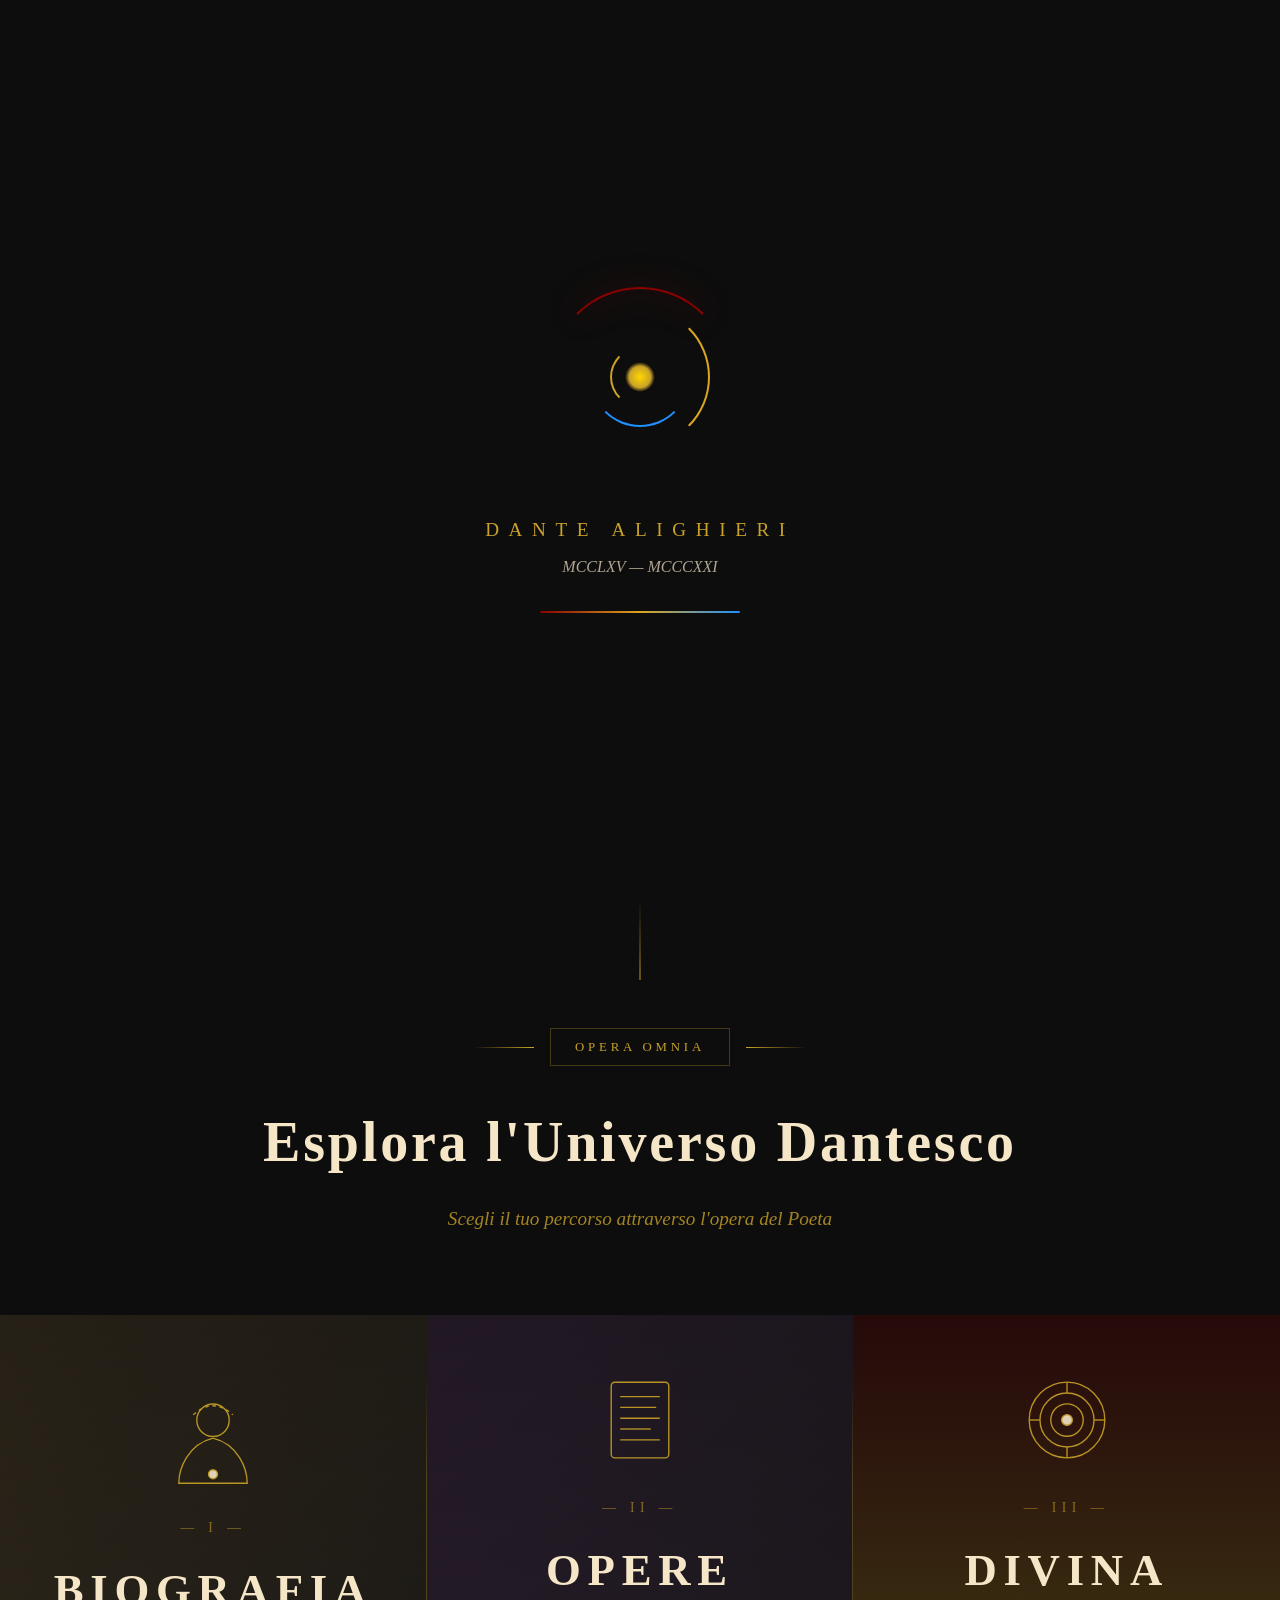
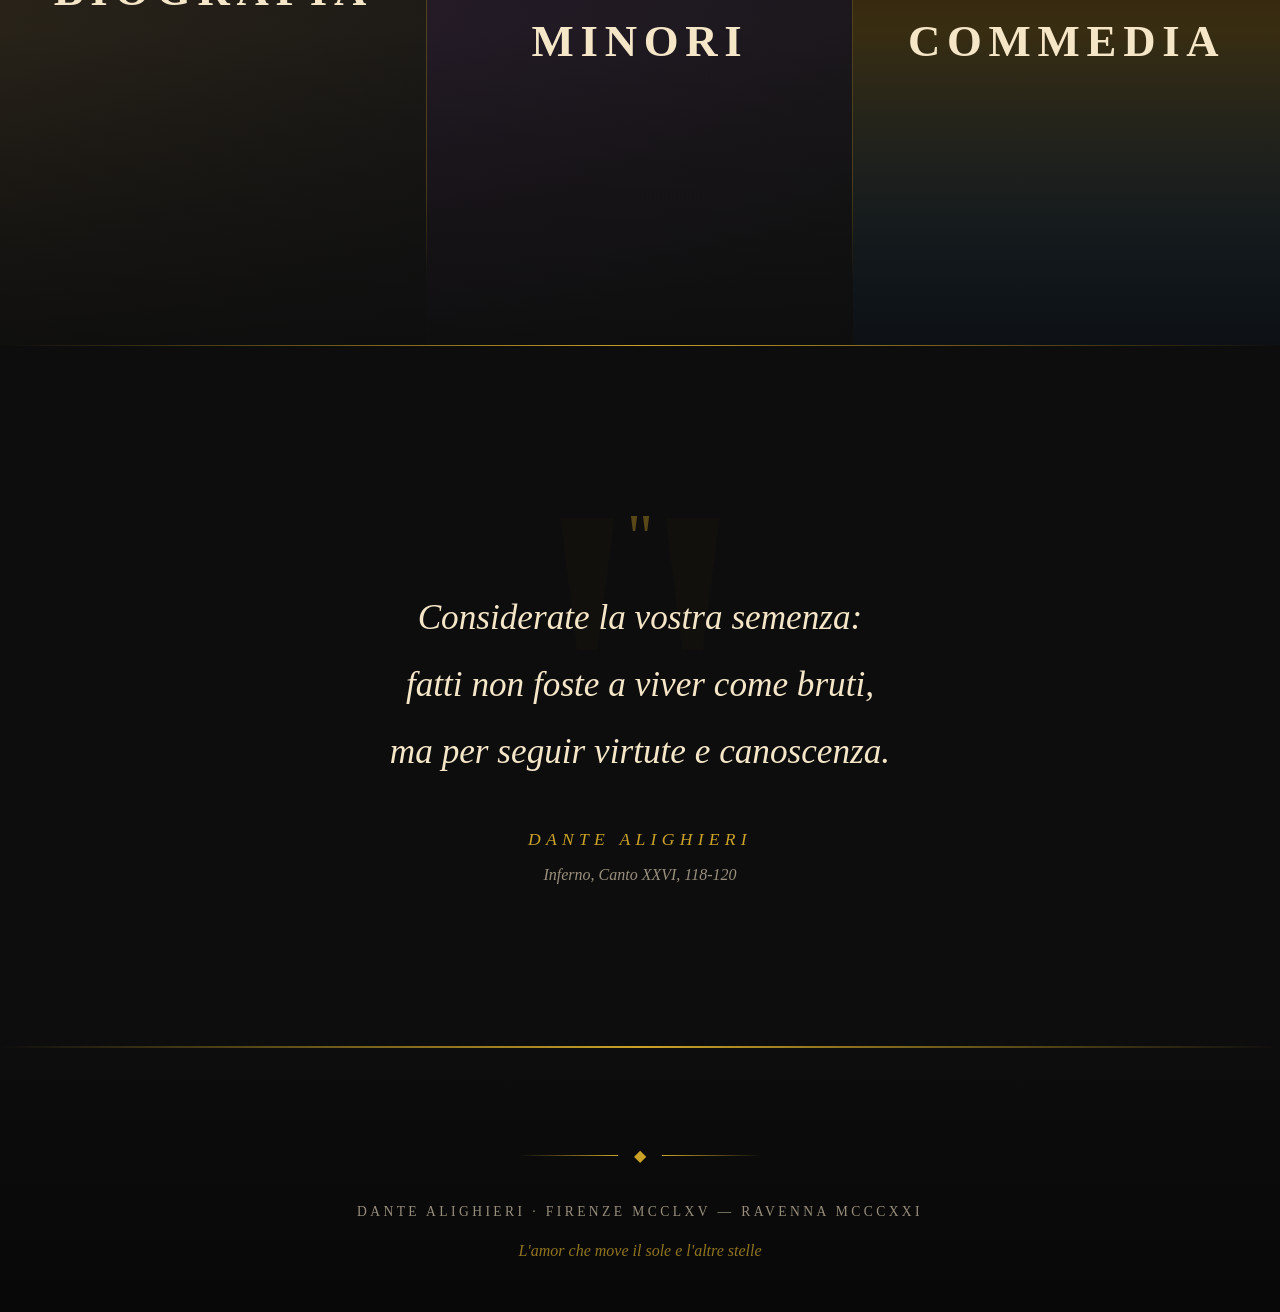
==== commit 04a600e8: "Update index.html" ====
--- a/index.html
+++ b/index.html
@@ -4,8 +4,11 @@
     <meta charset="UTF-8">
     <meta name="viewport" content="width=device-width, initial-scale=1.0">
     <title>Dante Alighieri | Il Sommo Poeta</title>
-    <link href="[fonts.googleapis.com](https://fonts.googleapis.com/css2?family=Cinzel:wght@400;600;700&family=Cormorant+Garamond:ital,wght@0,400;0,600;1,400&display=swap)" rel="stylesheet">
+    <link href="[fonts.googleapis.com](https://fonts.googleapis.com/css2?family=Cinzel:wght@400;500;600;700&family=Cormorant+Garamond:ital,wght@0,400;0,500;0,600;0,700;1,400;1,500&family=EB+Garamond:ital,wght@0,400;0,500;0,600;1,400;1,500&display=swap)" rel="stylesheet">
     <style>
+        /* ============================================
+           CSS VARIABLES & RESET
+           ============================================ */
         *, *::before, *::after {
             margin: 0;
             padding: 0;
@@ -14,28 +17,28 @@
 
         :root {
             --inferno: #8B0000;
-            --inferno-deep: #4A0000;
+            --inferno-deep: #3D0000;
             --inferno-glow: #FF4500;
             --purgatorio: #DAA520;
-            --purgatorio-deep: #8B6914;
+            --purgatorio-deep: #6B4E0A;
             --purgatorio-glow: #FFD700;
             --paradiso: #1E90FF;
-            --paradiso-deep: #0A3D6E;
+            --paradiso-deep: #0A2855;
             --paradiso-glow: #87CEEB;
             --gold: #C9A227;
             --gold-light: #E8D5A3;
+            --gold-bright: #FFD700;
             --parchment: #F5E6C8;
-            --ink: #1A1A1A;
-            --ink-light: #333333;
+            --ink: #0D0D0D;
+            --ink-light: #1A1A1A;
             --font-display: 'Cinzel', serif;
             --font-body: 'Cormorant Garamond', serif;
+            --font-text: 'EB Garamond', serif;
             --transition-smooth: cubic-bezier(0.4, 0, 0.2, 1);
-            --transition-bounce: cubic-bezier(0.68, -0.55, 0.265, 1.55);
-        }
-
-        html {
-            scroll-behavior: smooth;
-        }
+            --transition-cinematic: cubic-bezier(0.25, 0.46, 0.45, 0.94);
+        }
+
+        html { scroll-behavior: smooth; }
 
         body {
             font-family: var(--font-body);
@@ -43,9 +46,12 @@
             color: var(--parchment);
             overflow-x: hidden;
             min-height: 100vh;
-        }
-
-        /* LOADER */
+            line-height: 1.6;
+        }
+
+        /* ============================================
+           LOADER
+           ============================================ */
         .loader {
             position: fixed;
             inset: 0;
@@ -53,8 +59,8 @@
             display: flex;
             align-items: center;
             justify-content: center;
-            z-index: 10000;
-            transition: opacity 0.8s var(--transition-smooth), visibility 0.8s var(--transition-smooth);
+            z-index: 100000;
+            transition: opacity 1.5s var(--transition-cinematic), visibility 1.5s;
         }
 
         .loader.hidden {
@@ -63,255 +69,370 @@
             pointer-events: none;
         }
 
-        .loader-content {
-            text-align: center;
-        }
+        .loader-content { text-align: center; }
 
         .loader-symbol {
-            width: 120px;
-            height: 120px;
+            width: 180px;
+            height: 180px;
             position: relative;
-            margin: 0 auto 2rem;
+            margin: 0 auto 3rem;
         }
 
         .loader-ring {
             position: absolute;
             inset: 0;
-            border: 3px solid transparent;
+            border: 2px solid transparent;
             border-radius: 50%;
-            animation: loaderSpin 2s linear infinite;
-        }
-
-        .loader-ring:nth-child(1) {
-            border-top-color: var(--inferno);
-        }
-
-        .loader-ring:nth-child(2) {
-            inset: 15px;
-            border-right-color: var(--purgatorio);
-            animation-delay: 0.15s;
-            animation-direction: reverse;
-        }
-
-        .loader-ring:nth-child(3) {
-            inset: 30px;
-            border-bottom-color: var(--paradiso);
-            animation-delay: 0.3s;
-        }
-
-        @keyframes loaderSpin {
-            to { transform: rotate(360deg); }
-        }
+            animation: loaderSpin 3s linear infinite;
+        }
+
+        .loader-ring:nth-child(1) { border-top-color: var(--inferno); filter: drop-shadow(0 0 15px var(--inferno)); }
+        .loader-ring:nth-child(2) { inset: 20px; border-right-color: var(--purgatorio); animation-direction: reverse; }
+        .loader-ring:nth-child(3) { inset: 40px; border-bottom-color: var(--paradiso); }
+        .loader-ring:nth-child(4) { inset: 60px; border-left-color: var(--gold); animation-direction: reverse; }
+
+        .loader-core {
+            position: absolute;
+            top: 50%;
+            left: 50%;
+            transform: translate(-50%, -50%);
+            width: 30px;
+            height: 30px;
+            background: radial-gradient(circle, var(--gold-bright) 0%, var(--gold) 50%, transparent 70%);
+            border-radius: 50%;
+            animation: pulse 2s ease-in-out infinite;
+        }
+
+        @keyframes loaderSpin { to { transform: rotate(360deg); } }
+        @keyframes pulse { 0%, 100% { transform: translate(-50%, -50%) scale(1); } 50% { transform: translate(-50%, -50%) scale(1.3); } }
 
         .loader-text {
             font-family: var(--font-display);
-            font-size: 1.5rem;
-            letter-spacing: 0.3em;
+            font-size: 1.2rem;
+            letter-spacing: 0.5em;
             color: var(--gold);
-            animation: loaderPulse 1.5s ease-in-out infinite;
-        }
-
-        @keyframes loaderPulse {
-            0%, 100% { opacity: 0.5; }
-            50% { opacity: 1; }
-        }
-
-        /* HEADER */
+            text-transform: uppercase;
+            animation: fadeIn 2s ease-out forwards;
+        }
+
+        .loader-subtitle {
+            font-family: var(--font-body);
+            font-size: 1rem;
+            color: var(--parchment);
+            opacity: 0.7;
+            margin-top: 0.5rem;
+            font-style: italic;
+        }
+
+        .loader-progress {
+            width: 200px;
+            height: 2px;
+            background: rgba(201, 162, 39, 0.2);
+            margin: 2rem auto 0;
+            border-radius: 1px;
+            overflow: hidden;
+        }
+
+        .loader-progress-bar {
+            height: 100%;
+            width: 0;
+            background: linear-gradient(90deg, var(--inferno), var(--purgatorio), var(--paradiso));
+            animation: loadProgress 2.5s ease-out forwards;
+        }
+
+        @keyframes loadProgress { to { width: 100%; } }
+        @keyframes fadeIn { from { opacity: 0; } to { opacity: 1; } }
+
+        /* ============================================
+           HEADER
+           ============================================ */
         .header {
             position: fixed;
             top: 0;
             left: 0;
             right: 0;
             z-index: 1000;
-            padding: 1.5rem 3rem;
+            padding: 1.5rem 4rem;
             display: flex;
             justify-content: space-between;
             align-items: center;
-            background: linear-gradient(to bottom, rgba(26, 26, 26, 0.95) 0%, rgba(26, 26, 26, 0) 100%);
-            backdrop-filter: blur(10px);
-            -webkit-backdrop-filter: blur(10px);
-            transition: all 0.4s var(--transition-smooth);
+            background: linear-gradient(to bottom, rgba(13, 13, 13, 0.98) 0%, transparent 100%);
+            backdrop-filter: blur(20px);
+            transition: all 0.6s var(--transition-cinematic);
         }
 
         .header.scrolled {
-            padding: 1rem 3rem;
-            background: rgba(26, 26, 26, 0.98);
+            padding: 1rem 4rem;
+            background: rgba(13, 13, 13, 0.98);
+            box-shadow: 0 5px 30px rgba(0, 0, 0, 0.5);
         }
 
         .logo {
             font-family: var(--font-display);
-            font-size: 1.8rem;
+            font-size: 1.6rem;
             font-weight: 700;
             color: var(--gold);
             text-decoration: none;
-            letter-spacing: 0.1em;
-            position: relative;
-        }
-
-        .logo::after {
-            content: '';
-            position: absolute;
-            bottom: -5px;
-            left: 0;
-            width: 100%;
-            height: 2px;
-            background: linear-gradient(90deg, var(--inferno), var(--purgatorio), var(--paradiso));
-            transform: scaleX(0);
-            transform-origin: right;
-            transition: transform 0.4s var(--transition-smooth);
-        }
-
-        .logo:hover::after {
-            transform: scaleX(1);
-            transform-origin: left;
-        }
+            letter-spacing: 0.15em;
+            cursor: pointer;
+            transition: all 0.4s;
+        }
+
+        .logo:hover { text-shadow: 0 0 30px rgba(201, 162, 39, 0.5); }
 
         .nav-links {
             display: flex;
-            gap: 2.5rem;
+            gap: 3rem;
             list-style: none;
         }
 
         .nav-link {
             font-family: var(--font-display);
-            font-size: 0.9rem;
+            font-size: 0.85rem;
             color: var(--parchment);
             text-decoration: none;
-            letter-spacing: 0.15em;
+            letter-spacing: 0.2em;
             text-transform: uppercase;
+            padding: 0.5rem 0;
             position: relative;
-            padding: 0.5rem 0;
-            transition: color 0.3s var(--transition-smooth);
-        }
-
-        .nav-link::before {
+            cursor: pointer;
+            transition: color 0.4s;
+        }
+
+        .nav-link::after {
             content: '';
             position: absolute;
             bottom: 0;
             left: 50%;
-            width: 6px;
-            height: 6px;
+            width: 0;
+            height: 1px;
             background: var(--gold);
-            border-radius: 50%;
-            transform: translateX(-50%) scale(0);
-            transition: transform 0.3s var(--transition-bounce);
-        }
-
-        .nav-link:hover {
-            color: var(--gold);
-        }
-
-        .nav-link:hover::before {
-            transform: translateX(-50%) scale(1);
-        }
-
-        /* HERO */
+            transition: all 0.4s;
+            transform: translateX(-50%);
+        }
+
+        .nav-link:hover { color: var(--gold); }
+        .nav-link:hover::after { width: 100%; }
+
+        .mobile-menu-btn {
+            display: none;
+            flex-direction: column;
+            gap: 6px;
+            background: none;
+            border: none;
+            cursor: pointer;
+            padding: 5px;
+        }
+
+        .mobile-menu-btn span {
+            width: 28px;
+            height: 2px;
+            background: var(--gold);
+            transition: all 0.4s;
+        }
+
+        /* ============================================
+           HERO
+           ============================================ */
         .hero {
             position: relative;
             height: 100vh;
+            min-height: 700px;
             display: flex;
             align-items: center;
             justify-content: center;
             overflow: hidden;
-            background: radial-gradient(ellipse at center, var(--ink-light) 0%, var(--ink) 70%);
-        }
-
-        .hero-particles {
+            background: var(--ink);
+        }
+
+        .hero-cosmos {
             position: absolute;
             inset: 0;
             overflow: hidden;
         }
 
-        .particle {
-            position: absolute;
-            width: 4px;
-            height: 4px;
+        .hero-nebula {
+            position: absolute;
+            inset: 0;
+            background: 
+                radial-gradient(ellipse 80% 50% at 20% 40%, rgba(139, 0, 0, 0.15) 0%, transparent 50%),
+                radial-gradient(ellipse 60% 40% at 80% 60%, rgba(30, 144, 255, 0.1) 0%, transparent 40%),
+                radial-gradient(ellipse 70% 60% at 50% 80%, rgba(218, 165, 32, 0.08) 0%, transparent 45%);
+            animation: nebulaShift 30s ease-in-out infinite alternate;
+        }
+
+        @keyframes nebulaShift {
+            0% { transform: scale(1) rotate(0deg); opacity: 0.6; }
+            100% { transform: scale(1.2) rotate(5deg); opacity: 1; }
+        }
+
+        .hero-stars {
+            position: absolute;
+            inset: 0;
+        }
+
+        .star {
+            position: absolute;
             background: var(--gold);
             border-radius: 50%;
-            opacity: 0;
-            animation: particleFloat 8s infinite;
-        }
-
-        @keyframes particleFloat {
-            0% {
-                opacity: 0;
-                transform: translateY(100vh) scale(0);
-            }
-            10% { opacity: 1; }
-            90% { opacity: 1; }
-            100% {
-                opacity: 0;
-                transform: translateY(-100vh) scale(1);
-            }
+            animation: twinkle var(--duration, 3s) ease-in-out infinite;
+            animation-delay: var(--delay, 0s);
+        }
+
+        @keyframes twinkle {
+            0%, 100% { opacity: 0.3; transform: scale(1); }
+            50% { opacity: 1; transform: scale(1.2); }
+        }
+
+        .hero-vignette {
+            position: absolute;
+            inset: 0;
+            background: radial-gradient(ellipse at center, transparent 0%, transparent 40%, rgba(13, 13, 13, 0.8) 100%);
+            pointer-events: none;
         }
 
         .hero-content {
             position: relative;
             z-index: 10;
             text-align: center;
-            max-width: 900px;
+            max-width: 1000px;
             padding: 2rem;
         }
 
         .hero-ornament {
-            width: 60px;
-            height: 2px;
-            background: linear-gradient(90deg, transparent, var(--gold), transparent);
-            margin: 0 auto 2rem;
-            position: relative;
-        }
-
-        .hero-ornament::before,
-        .hero-ornament::after {
-            content: '◆';
-            position: absolute;
-            top: 50%;
-            transform: translateY(-50%);
+            display: flex;
+            align-items: center;
+            justify-content: center;
+            gap: 1.5rem;
+            margin-bottom: 2.5rem;
+            opacity: 0;
+            animation: fadeInUp 1s var(--transition-cinematic) 0.3s forwards;
+        }
+
+        .hero-ornament-line {
+            width: 80px;
+            height: 1px;
+            background: linear-gradient(90deg, transparent, var(--gold));
+        }
+
+        .hero-ornament-line:last-child {
+            background: linear-gradient(90deg, var(--gold), transparent);
+        }
+
+        .hero-ornament-symbol {
             color: var(--gold);
-            font-size: 0.6rem;
-        }
-
-        .hero-ornament::before { left: -20px; }
-        .hero-ornament::after { right: -20px; }
+            font-size: 1.2rem;
+            animation: symbolPulse 3s ease-in-out infinite;
+        }
+
+        @keyframes symbolPulse {
+            0%, 100% { transform: scale(1); opacity: 0.7; }
+            50% { transform: scale(1.2); opacity: 1; }
+        }
+
+        .hero-subtitle {
+            font-family: var(--font-display);
+            font-size: clamp(0.9rem, 2vw, 1.3rem);
+            color: var(--gold);
+            letter-spacing: 0.5em;
+            text-transform: uppercase;
+            margin-bottom: 1.5rem;
+            opacity: 0;
+            animation: fadeInUp 1s var(--transition-cinematic) 0.5s forwards;
+        }
 
         .hero-title {
             font-family: var(--font-display);
-            font-size: clamp(3rem, 10vw, 7rem);
+            font-size: clamp(3.5rem, 12vw, 8rem);
             font-weight: 700;
             line-height: 1.1;
-            margin-bottom: 1rem;
-            background: linear-gradient(135deg, var(--parchment) 0%, var(--gold) 50%, var(--parchment) 100%);
-            background-size: 200% auto;
+            margin-bottom: 2rem;
+            opacity: 0;
+            animation: titleReveal 1.5s var(--transition-cinematic) 0.7s forwards;
+        }
+
+        .hero-title-text {
+            display: block;
+            background: linear-gradient(135deg, var(--parchment) 0%, var(--gold) 25%, var(--parchment) 50%, var(--gold) 75%, var(--parchment) 100%);
+            background-size: 400% auto;
             -webkit-background-clip: text;
             background-clip: text;
             -webkit-text-fill-color: transparent;
-            animation: shimmer 4s linear infinite;
-        }
-
-        @keyframes shimmer {
-            to { background-position: 200% center; }
-        }
-
-        .hero-subtitle {
-            font-family: var(--font-display);
-            font-size: clamp(1rem, 3vw, 1.5rem);
-            color: var(--gold);
-            letter-spacing: 0.4em;
-            text-transform: uppercase;
-            margin-bottom: 2rem;
-            opacity: 0.9;
+            animation: shimmer 8s linear infinite;
+        }
+
+        @keyframes titleReveal {
+            0% { opacity: 0; transform: translateY(50px) scale(0.9); filter: blur(10px); }
+            100% { opacity: 1; transform: translateY(0) scale(1); filter: blur(0); }
+        }
+
+        @keyframes shimmer { to { background-position: 400% center; } }
+
+        @keyframes fadeInUp {
+            from { opacity: 0; transform: translateY(30px); }
+            to { opacity: 1; transform: translateY(0); }
         }
 
         .hero-quote {
-            font-family: var(--font-body);
-            font-size: clamp(1.2rem, 2.5vw, 1.8rem);
+            font-family: var(--font-text);
+            font-size: clamp(1.1rem, 2.5vw, 1.6rem);
             font-style: italic;
             color: var(--parchment);
-            opacity: 0.8;
-            max-width: 700px;
-            margin: 0 auto 3rem;
-            line-height: 1.6;
-        }
+            max-width: 800px;
+            margin: 0 auto;
+            line-height: 1.8;
+            opacity: 0;
+            animation: fadeInUp 1s var(--transition-cinematic) 1s forwards;
+        }
+
+        .hero-quote-line {
+            display: block;
+            opacity: 0;
+            animation: quoteLineReveal 0.8s var(--transition-cinematic) forwards;
+        }
+
+        .hero-quote-line:nth-child(1) { animation-delay: 1.2s; }
+        .hero-quote-line:nth-child(2) { animation-delay: 1.5s; }
+        .hero-quote-line:nth-child(3) { animation-delay: 1.8s; }
+
+        @keyframes quoteLineReveal {
+            from { opacity: 0; transform: translateX(-20px); }
+            to { opacity: 0.9; transform: translateX(0); }
+        }
+
+        .hero-cta {
+            margin-top: 3rem;
+            opacity: 0;
+            animation: fadeInUp 1s var(--transition-cinematic) 2.2s forwards;
+        }
+
+        .hero-cta-btn {
+            display: inline-flex;
+            align-items: center;
+            gap: 1rem;
+            padding: 1.2rem 3rem;
+            font-family: var(--font-display);
+            font-size: 0.9rem;
+            letter-spacing: 0.2em;
+            text-transform: uppercase;
+            color: var(--ink);
+            background: linear-gradient(135deg, var(--gold) 0%, var(--gold-bright) 50%, var(--gold) 100%);
+            background-size: 200% auto;
+            border: none;
+            cursor: pointer;
+            position: relative;
+            overflow: hidden;
+            transition: all 0.5s var(--transition-smooth);
+        }
+
+        .hero-cta-btn:hover {
+            transform: translateY(-3px);
+            box-shadow: 0 15px 40px rgba(201, 162, 39, 0.4);
+            background-position: 100% center;
+        }
+
+        .hero-cta-icon { transition: transform 0.3s; }
+        .hero-cta-btn:hover .hero-cta-icon { transform: translateX(5px); }
 
         .hero-scroll {
             position: absolute;
@@ -321,30 +442,29 @@
             display: flex;
             flex-direction: column;
             align-items: center;
-            gap: 0.5rem;
+            gap: 0.8rem;
             color: var(--gold);
             font-family: var(--font-display);
-            font-size: 0.75rem;
-            letter-spacing: 0.2em;
+            font-size: 0.7rem;
+            letter-spacing: 0.3em;
             text-transform: uppercase;
-            animation: scrollBounce 2s ease-in-out infinite;
-        }
-
-        @keyframes scrollBounce {
-            0%, 100% { transform: translateX(-50%) translateY(0); }
-            50% { transform: translateX(-50%) translateY(10px); }
-        }
-
-        .scroll-icon {
-            width: 24px;
-            height: 40px;
+            cursor: pointer;
+            opacity: 0;
+            animation: fadeIn 1s var(--transition-cinematic) 2.5s forwards;
+            transition: opacity 0.5s;
+        }
+
+        .hero-scroll.hidden { opacity: 0 !important; pointer-events: none; }
+
+        .scroll-mouse {
+            width: 26px;
+            height: 42px;
             border: 2px solid var(--gold);
-            border-radius: 12px;
+            border-radius: 13px;
             position: relative;
         }
 
-        .scroll-icon::before {
-            content: '';
+        .scroll-wheel {
             position: absolute;
             top: 8px;
             left: 50%;
@@ -353,46 +473,89 @@
             height: 8px;
             background: var(--gold);
             border-radius: 2px;
-            animation: scrollDot 1.5s ease-in-out infinite;
-        }
-
-        @keyframes scrollDot {
-            0%, 100% { opacity: 1; top: 8px; }
-            50% { opacity: 0.3; top: 20px; }
-        }
-
-        /* MAIN SECTIONS */
+            animation: scrollBounce 2s ease-in-out infinite;
+        }
+
+        @keyframes scrollBounce {
+            0%, 100% { top: 8px; opacity: 1; }
+            50% { top: 20px; opacity: 0.3; }
+        }
+
+        /* ============================================
+           MAIN SECTIONS PANELS
+           ============================================ */
         .main-sections {
             min-height: 100vh;
             display: flex;
             flex-direction: column;
-            padding: 0;
             position: relative;
+            background: var(--ink);
+        }
+
+        .sections-header {
+            text-align: center;
+            padding: 8rem 2rem 5rem;
+            position: relative;
+        }
+
+        .sections-header::before {
+            content: '';
+            position: absolute;
+            top: 0;
+            left: 50%;
+            transform: translateX(-50%);
+            width: 1px;
+            height: 80px;
+            background: linear-gradient(to bottom, transparent, var(--gold));
+        }
+
+        .sections-ornament {
+            display: flex;
+            align-items: center;
+            justify-content: center;
+            gap: 1rem;
+            margin-bottom: 2rem;
+        }
+
+        .sections-ornament-line {
+            width: 60px;
+            height: 1px;
+            background: linear-gradient(90deg, transparent, var(--gold));
+        }
+
+        .sections-ornament-line:last-child {
+            background: linear-gradient(90deg, var(--gold), transparent);
+        }
+
+        .sections-ornament-center {
+            font-family: var(--font-display);
+            font-size: 0.8rem;
+            color: var(--gold);
+            letter-spacing: 0.3em;
+            padding: 0.5rem 1.5rem;
+            border: 1px solid rgba(201, 162, 39, 0.3);
         }
 
         .sections-title {
-            text-align: center;
-            padding: 6rem 2rem 4rem;
-            background: var(--ink);
-        }
-
-        .sections-title h2 {
             font-family: var(--font-display);
             font-size: clamp(2rem, 5vw, 3.5rem);
             color: var(--parchment);
             margin-bottom: 1rem;
-        }
-
-        .sections-title p {
+            letter-spacing: 0.05em;
+        }
+
+        .sections-subtitle {
+            font-family: var(--font-body);
             font-size: 1.2rem;
             color: var(--gold);
             opacity: 0.8;
+            font-style: italic;
         }
 
         .panels-container {
             display: flex;
             flex: 1;
-            min-height: 80vh;
+            min-height: 70vh;
         }
 
         .panel {
@@ -400,83 +563,47 @@
             position: relative;
             overflow: hidden;
             cursor: pointer;
-            transition: flex 0.7s var(--transition-smooth);
-        }
-
-        .panel:hover {
-            flex: 1.5;
-        }
+            transition: flex 0.8s var(--transition-cinematic);
+        }
+
+        .panel:hover { flex: 1.8; }
 
         .panel-bg {
             position: absolute;
             inset: 0;
-            background-size: cover;
-            background-position: center;
-            transition: transform 0.7s var(--transition-smooth), filter 0.5s var(--transition-smooth);
-            filter: brightness(0.4) saturate(0.8);
-        }
-
-        .panel:hover .panel-bg {
-            transform: scale(1.1);
-            filter: brightness(0.6) saturate(1);
+            transition: all 0.8s var(--transition-cinematic);
         }
 
         .panel-biografia .panel-bg {
-            background: linear-gradient(135deg, rgba(138, 109, 59, 0.9) 0%, rgba(26, 26, 26, 0.95) 100%);
-        }
-
-        .panel-biografia::before {
-            content: '';
+            background: linear-gradient(135deg, rgba(139, 109, 59, 0.4) 0%, rgba(26, 26, 26, 0.95) 100%);
+        }
+
+        .panel-opere .panel-bg {
+            background: linear-gradient(135deg, rgba(148, 87, 166, 0.3) 0%, rgba(26, 26, 26, 0.95) 100%);
+        }
+
+        .panel-commedia .panel-bg {
+            background: linear-gradient(180deg, rgba(139, 0, 0, 0.4) 0%, rgba(218, 165, 32, 0.3) 50%, rgba(30, 144, 255, 0.3) 100%);
+            animation: commediaShift 15s ease-in-out infinite;
+        }
+
+        @keyframes commediaShift {
+            0%, 100% { background: linear-gradient(180deg, rgba(139, 0, 0, 0.4) 0%, rgba(218, 165, 32, 0.3) 50%, rgba(30, 144, 255, 0.3) 100%); }
+            33% { background: linear-gradient(180deg, rgba(218, 165, 32, 0.4) 0%, rgba(30, 144, 255, 0.3) 50%, rgba(139, 0, 0, 0.3) 100%); }
+            66% { background: linear-gradient(180deg, rgba(30, 144, 255, 0.4) 0%, rgba(139, 0, 0, 0.3) 50%, rgba(218, 165, 32, 0.3) 100%); }
+        }
+
+        .panel:hover .panel-bg { transform: scale(1.1); filter: brightness(1.1); }
+
+        .panel-overlay {
             position: absolute;
             inset: 0;
-            background: linear-gradient(to bottom, rgba(201, 162, 39, 0.1) 0%, rgba(26, 26, 26, 0.9) 100%);
-            z-index: 1;
-        }
-
-        .panel-opere .panel-bg {
-            background: linear-gradient(135deg, rgba(75, 0, 75, 0.9) 0%, rgba(26, 26, 26, 0.95) 100%);
-        }
-
-        .panel-opere::before {
-            content: '';
-            position: absolute;
-            inset: 0;
-            background: linear-gradient(to bottom, rgba(218, 165, 32, 0.1) 0%, rgba(26, 26, 26, 0.9) 100%);
-            z-index: 1;
-        }
-
-        .panel-commedia .panel-bg {
-            background: linear-gradient(180deg, var(--inferno-deep) 0%, var(--purgatorio-deep) 50%, var(--paradiso-deep) 100%);
-            animation: cosmicShift 10s ease-in-out infinite;
-        }
-
-        @keyframes cosmicShift {
-            0%, 100% {
-                background: linear-gradient(180deg, var(--inferno-deep) 0%, var(--purgatorio-deep) 50%, var(--paradiso-deep) 100%);
-            }
-            33% {
-                background: linear-gradient(180deg, var(--purgatorio-deep) 0%, var(--paradiso-deep) 50%, var(--inferno-deep) 100%);
-            }
-            66% {
-                background: linear-gradient(180deg, var(--paradiso-deep) 0%, var(--inferno-deep) 50%, var(--purgatorio-deep) 100%);
-            }
-        }
-
-        .panel-commedia::before {
-            content: '';
-            position: absolute;
-            inset: 0;
-            background: 
-                radial-gradient(circle at 30% 20%, rgba(255, 69, 0, 0.2) 0%, transparent 30%),
-                radial-gradient(circle at 70% 50%, rgba(255, 215, 0, 0.2) 0%, transparent 30%),
-                radial-gradient(circle at 50% 80%, rgba(135, 206, 235, 0.2) 0%, transparent 30%);
-            z-index: 1;
-            animation: orbGlow 5s ease-in-out infinite;
-        }
-
-        @keyframes orbGlow {
-            0%, 100% { opacity: 0.5; }
-            50% { opacity: 1; }
+            background: linear-gradient(to top, rgba(13, 13, 13, 0.9) 0%, rgba(13, 13, 13, 0.3) 50%, rgba(13, 13, 13, 0.5) 100%);
+            transition: all 0.6s var(--transition-cinematic);
+        }
+
+        .panel:hover .panel-overlay {
+            background: linear-gradient(to top, rgba(13, 13, 13, 0.95) 0%, rgba(13, 13, 13, 0.2) 50%, rgba(13, 13, 13, 0.3) 100%);
         }
 
         .panel-content {
@@ -492,9 +619,17 @@
         }
 
         .panel-icon {
-            width: 80px;
-            height: 80px;
+            width: 90px;
+            height: 90px;
             margin-bottom: 2rem;
+            opacity: 0.9;
+            transition: all 0.6s var(--transition-cinematic);
+        }
+
+        .panel:hover .panel-icon {
+            transform: scale(1.15);
+            opacity: 1;
+            filter: drop-shadow(0 0 30px var(--gold));
         }
 
         .panel-icon svg {
@@ -503,34 +638,29 @@
             fill: none;
             stroke: var(--gold);
             stroke-width: 1.5;
-            transition: all 0.5s var(--transition-smooth);
-        }
-
-        .panel:hover .panel-icon svg {
-            stroke: var(--parchment);
-            transform: scale(1.1);
-            filter: drop-shadow(0 0 20px var(--gold));
         }
 
         .panel-number {
             font-family: var(--font-display);
-            font-size: 0.9rem;
+            font-size: 0.85rem;
             color: var(--gold);
-            letter-spacing: 0.3em;
+            letter-spacing: 0.4em;
             margin-bottom: 1rem;
-            opacity: 0.7;
-        }
+            opacity: 0.6;
+            transition: opacity 0.4s;
+        }
+
+        .panel:hover .panel-number { opacity: 1; }
 
         .panel-title {
             font-family: var(--font-display);
-            font-size: clamp(1.8rem, 4vw, 3rem);
-            font-weight: 700;
+            font-size: clamp(1.8rem, 4vw, 2.8rem);
+            font-weight: 600;
             color: var(--parchment);
             margin-bottom: 1.5rem;
             text-transform: uppercase;
-            letter-spacing: 0.1em;
-            text-shadow: 0 2px 20px rgba(0, 0, 0, 0.5);
-            transition: all 0.5s var(--transition-smooth);
+            letter-spacing: 0.15em;
+            transition: all 0.6s var(--transition-cinematic);
         }
 
         .panel:hover .panel-title {
@@ -539,13 +669,14 @@
         }
 
         .panel-description {
+            font-family: var(--font-body);
             font-size: 1.1rem;
-            line-height: 1.7;
+            line-height: 1.8;
             color: var(--parchment);
+            max-width: 400px;
             opacity: 0;
-            max-width: 400px;
-            transform: translateY(20px);
-            transition: all 0.5s var(--transition-smooth) 0.1s;
+            transform: translateY(30px);
+            transition: all 0.6s var(--transition-cinematic) 0.1s;
         }
 
         .panel:hover .panel-description {
@@ -554,10 +685,10 @@
         }
 
         .panel-cta {
-            margin-top: 2rem;
+            margin-top: 2.5rem;
             padding: 1rem 2.5rem;
             font-family: var(--font-display);
-            font-size: 0.9rem;
+            font-size: 0.85rem;
             letter-spacing: 0.2em;
             text-transform: uppercase;
             color: var(--ink);
@@ -567,8 +698,8 @@
             position: relative;
             overflow: hidden;
             opacity: 0;
-            transform: translateY(20px);
-            transition: all 0.5s var(--transition-smooth) 0.2s;
+            transform: translateY(30px);
+            transition: all 0.6s var(--transition-cinematic) 0.2s;
         }
 
         .panel:hover .panel-cta {
@@ -576,43 +707,27 @@
             transform: translateY(0);
         }
 
-        .panel-cta::before {
-            content: '';
-            position: absolute;
-            top: 0;
-            left: -100%;
-            width: 100%;
-            height: 100%;
-            background: linear-gradient(90deg, transparent, rgba(255, 255, 255, 0.3), transparent);
-            transition: left 0.5s var(--transition-smooth);
-        }
-
-        .panel-cta:hover::before {
-            left: 100%;
-        }
-
         .panel-cta:hover {
-            background: var(--parchment);
+            background: var(--gold-bright);
+            transform: translateY(-3px) !important;
             box-shadow: 0 10px 40px rgba(201, 162, 39, 0.4);
         }
 
-        .panel::after {
-            content: '';
+        .panel-divider {
             position: absolute;
             top: 10%;
             right: 0;
             height: 80%;
             width: 1px;
-            background: linear-gradient(to bottom, transparent 0%, var(--gold) 20%, var(--gold) 80%, transparent 100%);
-            opacity: 0.3;
+            background: linear-gradient(to bottom, transparent 0%, rgba(201, 162, 39, 0.3) 20%, rgba(201, 162, 39, 0.3) 80%, transparent 100%);
             z-index: 20;
         }
 
-        .panel:last-child::after {
-            display: none;
-        }
-
-        /* QUOTE SECTION */
+        .panel:last-child .panel-divider { display: none; }
+
+        /* ============================================
+           QUOTE SECTION
+           ============================================ */
         .quote-section {
             position: relative;
             padding: 10rem 2rem;
@@ -620,16 +735,29 @@
             overflow: hidden;
         }
 
-        .quote-section::before {
-            content: '"';
-            position: absolute;
-            top: 2rem;
-            left: 5%;
-            font-family: var(--font-display);
-            font-size: 30rem;
+        .quote-section::before,
+        .quote-section::after {
+            content: '';
+            position: absolute;
+            left: 0;
+            right: 0;
+            height: 1px;
+            background: linear-gradient(90deg, transparent, var(--gold), transparent);
+        }
+
+        .quote-section::before { top: 0; }
+        .quote-section::after { bottom: 0; }
+
+        .quote-bg-symbol {
+            position: absolute;
+            top: 50%;
+            left: 50%;
+            transform: translate(-50%, -50%);
+            font-family: var(--font-display);
+            font-size: 35rem;
             color: var(--gold);
-            opacity: 0.03;
-            line-height: 1;
+            opacity: 0.02;
+            pointer-events: none;
         }
 
         .quote-content {
@@ -640,18 +768,27 @@
             z-index: 10;
         }
 
+        .quote-marks {
+            font-family: var(--font-display);
+            font-size: 4rem;
+            color: var(--gold);
+            opacity: 0.4;
+            line-height: 1;
+            margin-bottom: 1rem;
+        }
+
         .quote-text {
-            font-family: var(--font-body);
-            font-size: clamp(1.5rem, 4vw, 2.5rem);
+            font-family: var(--font-text);
+            font-size: clamp(1.4rem, 4vw, 2.2rem);
             font-style: italic;
-            line-height: 1.8;
+            line-height: 1.9;
             color: var(--parchment);
-            margin-bottom: 2rem;
+            margin-bottom: 2.5rem;
         }
 
         .quote-author {
             font-family: var(--font-display);
-            font-size: 1.2rem;
+            font-size: 1.1rem;
             color: var(--gold);
             letter-spacing: 0.3em;
             text-transform: uppercase;
@@ -663,198 +800,140 @@
             color: var(--parchment);
             opacity: 0.6;
             margin-top: 0.5rem;
-        }
-
-        /* FOOTER */
-        .footer {
-            background: linear-gradient(to bottom, var(--ink), #0D0D0D);
-            padding: 5rem 2rem 3rem;
-            text-align: center;
-        }
-
-        .footer-ornament {
-            width: 200px;
-            height: 1px;
-            background: linear-gradient(90deg, transparent, var(--gold), transparent);
-            margin: 0 auto 3rem;
-        }
-
-        .footer-text {
-            font-family: var(--font-display);
-            font-size: 0.9rem;
-            color: var(--parchment);
-            opacity: 0.6;
-            letter-spacing: 0.2em;
-        }
-
-        .footer-date {
-            font-family: var(--font-body);
-            font-size: 0.85rem;
-            color: var(--gold);
-            margin-top: 1rem;
-            opacity: 0.5;
-        }
-
-        /* REVEAL ANIMATION */
-        .reveal {
-            opacity: 0;
-            transform: translateY(50px);
-            transition: opacity 0.8s var(--transition-smooth), transform 0.8s var(--transition-smooth);
-        }
-
-        .reveal.active {
-            opacity: 1;
-            transform: translateY(0);
-        }
-
-        /* BIOGRAFIA SECTION */
-        .biografia-section {
+            font-style: italic;
+        }
+
+        /* ============================================
+           CONTENT SECTIONS
+           ============================================ */
+        .content-section {
+            display: none;
             position: relative;
             background: var(--ink);
-            padding: 0;
-            overflow: hidden;
-            display: none;
-        }
-
-        .biografia-section.open {
+            min-height: 100vh;
+        }
+
+        .content-section.active {
             display: block;
-        }
-
-        /* BIO CLOSE BUTTON */
-        .bio-close-btn {
+            animation: sectionReveal 1s var(--transition-cinematic) forwards;
+        }
+
+        @keyframes sectionReveal {
+            0% { opacity: 0; transform: translateY(50px); }
+            100% { opacity: 1; transform: translateY(0); }
+        }
+
+        .section-cosmos {
             position: fixed;
-            top: 100px;
-            right: 30px;
-            z-index: 1001;
-            width: 50px;
-            height: 50px;
-            background: rgba(26, 26, 26, 0.9);
-            border: 2px solid var(--gold);
-            border-radius: 50%;
-            cursor: pointer;
-            display: none;
-            align-items: center;
-            justify-content: center;
-            transition: all 0.4s var(--transition-smooth);
-        }
-
-        .bio-close-btn.visible {
-            display: flex;
-        }
-
-        .bio-close-btn:hover {
-            background: var(--gold);
-            transform: scale(1.1);
-        }
-
-        .bio-close-btn::before,
-        .bio-close-btn::after {
-            content: '';
-            position: absolute;
-            width: 20px;
-            height: 2px;
-            background: var(--gold);
-            transition: background 0.3s ease;
-        }
-
-        .bio-close-btn:hover::before,
-        .bio-close-btn:hover::after {
-            background: var(--ink);
-        }
-
-        .bio-close-btn::before {
-            transform: rotate(45deg);
-        }
-
-        .bio-close-btn::after {
-            transform: rotate(-45deg);
-        }
-
-        /* BIO COSMOS */
-        .bio-cosmos {
-            position: absolute;
             inset: 0;
             pointer-events: none;
             z-index: 0;
-        }
-
-        .bio-stars {
+            opacity: 0.5;
+        }
+
+        .section-stars {
             position: absolute;
             inset: 0;
             background-image: 
                 radial-gradient(2px 2px at 20px 30px, var(--gold), transparent),
-                radial-gradient(2px 2px at 40px 70px, rgba(255,255,255,0.8), transparent),
-                radial-gradient(1px 1px at 90px 40px, var(--gold-light), transparent),
-                radial-gradient(2px 2px at 130px 80px, rgba(255,255,255,0.6), transparent),
-                radial-gradient(1px 1px at 160px 120px, var(--gold), transparent);
-            background-size: 200px 200px;
-            animation: starFloat 100s linear infinite;
-            opacity: 0.3;
-        }
-
-        @keyframes starFloat {
-            from { transform: translateY(0); }
-            to { transform: translateY(-200px); }
-        }
-
-        .bio-nebula {
+                radial-gradient(2px 2px at 40px 70px, rgba(255,255,255,0.7), transparent),
+                radial-gradient(1px 1px at 90px 40px, var(--gold-light), transparent);
+            background-size: 300px 200px;
+            animation: starsFloat 120s linear infinite;
+        }
+
+        @keyframes starsFloat { from { transform: translateY(0); } to { transform: translateY(-200px); } }
+
+        .section-nebula {
             position: absolute;
             inset: 0;
             background: 
-                radial-gradient(ellipse at 20% 50%, rgba(139, 0, 0, 0.1) 0%, transparent 50%),
-                radial-gradient(ellipse at 80% 20%, rgba(30, 144, 255, 0.08) 0%, transparent 40%),
-                radial-gradient(ellipse at 60% 80%, rgba(218, 165, 32, 0.1) 0%, transparent 45%);
-            animation: nebulaShift 30s ease-in-out infinite alternate;
-        }
-
-        @keyframes nebulaShift {
-            0% { opacity: 0.5; transform: scale(1); }
-            100% { opacity: 0.8; transform: scale(1.1); }
-        }
-
-        /* BIO HEADER */
-        .bio-header {
+                radial-gradient(ellipse at 15% 30%, rgba(139, 0, 0, 0.08) 0%, transparent 40%),
+                radial-gradient(ellipse at 85% 20%, rgba(30, 144, 255, 0.06) 0%, transparent 35%),
+                radial-gradient(ellipse at 50% 70%, rgba(218, 165, 32, 0.07) 0%, transparent 40%);
+            animation: nebulaFloat 40s ease-in-out infinite alternate;
+        }
+
+        @keyframes nebulaFloat {
+            0% { opacity: 0.4; transform: scale(1); }
+            100% { opacity: 0.7; transform: scale(1.1); }
+        }
+
+        .section-header {
             position: relative;
             z-index: 10;
             text-align: center;
-            padding: 8rem 2rem 4rem;
-        }
-
-        .bio-header-ornament {
+            padding: 10rem 2rem 5rem;
+        }
+
+        .section-back-btn {
+            position: absolute;
+            top: 2rem;
+            left: 2rem;
+            display: flex;
+            align-items: center;
+            gap: 0.8rem;
+            padding: 0.8rem 1.5rem;
+            font-family: var(--font-display);
+            font-size: 0.8rem;
+            letter-spacing: 0.15em;
+            text-transform: uppercase;
+            color: var(--gold);
+            background: rgba(26, 26, 26, 0.8);
+            border: 1px solid rgba(201, 162, 39, 0.3);
+            border-radius: 4px;
+            cursor: pointer;
+            transition: all 0.4s;
+            z-index: 100;
+        }
+
+        .section-back-btn:hover {
+            background: rgba(201, 162, 39, 0.2);
+            border-color: var(--gold);
+            transform: translateX(-5px);
+        }
+
+        .section-header-ornament {
             display: flex;
             justify-content: center;
             align-items: center;
             gap: 1rem;
             margin-bottom: 2rem;
-            font-family: var(--font-display);
-            font-size: 0.9rem;
+        }
+
+        .ornament-line {
+            width: 60px;
+            height: 1px;
+            background: linear-gradient(90deg, transparent, var(--gold));
+        }
+
+        .ornament-line:last-child {
+            background: linear-gradient(90deg, var(--gold), transparent);
+        }
+
+        .ornament-center {
+            font-family: var(--font-display);
+            font-size: 0.85rem;
             color: var(--gold);
             letter-spacing: 0.3em;
-        }
-
-        .ornament-center {
             padding: 0.5rem 1.5rem;
-            border: 1px solid var(--gold);
-            border-radius: 2px;
-        }
-
-        .bio-main-title {
-            margin-bottom: 1.5rem;
-        }
-
-        .title-line {
+            border: 1px solid rgba(201, 162, 39, 0.3);
+        }
+
+        .section-main-title { margin-bottom: 1.5rem; }
+
+        .title-pre {
             display: block;
             font-family: var(--font-body);
-            font-size: clamp(1.2rem, 3vw, 1.8rem);
-            font-weight: 400;
+            font-size: clamp(1rem, 2.5vw, 1.5rem);
             color: var(--parchment);
-            opacity: 0.8;
-            letter-spacing: 0.2em;
+            opacity: 0.7;
+            letter-spacing: 0.25em;
             text-transform: uppercase;
             margin-bottom: 0.5rem;
         }
 
-        .title-name {
+        .title-main {
             display: block;
             font-family: var(--font-display);
             font-size: clamp(2.5rem, 8vw, 5rem);
@@ -864,657 +943,132 @@
             -webkit-background-clip: text;
             background-clip: text;
             -webkit-text-fill-color: transparent;
-            animation: shimmer 5s linear infinite;
-        }
-
-        .bio-subtitle {
-            font-family: var(--font-display);
+            animation: shimmer 6s linear infinite;
+        }
+
+        .section-subtitle {
+            font-family: var(--font-body);
             font-size: 1.1rem;
             color: var(--gold);
-            letter-spacing: 0.15em;
+            letter-spacing: 0.1em;
             opacity: 0.7;
-        }
-
-        /* TIMELINE */
-        .timeline-container {
-            position: relative;
-            max-width: 1200px;
-            margin: 0 auto;
-            padding: 4rem 2rem 8rem;
-            z-index: 10;
-        }
-
-        .timeline-line {
-            position: absolute;
-            left: 50%;
-            top: 0;
-            bottom: 0;
-            width: 2px;
-            background: linear-gradient(to bottom, transparent 0%, var(--gold) 5%, var(--gold) 95%, transparent 100%);
-            opacity: 0.3;
-            transform: translateX(-50%);
-        }
-
-        .timeline-progress {
-            position: absolute;
-            top: 0;
-            left: 0;
-            width: 100%;
-            height: 0%;
-            background: linear-gradient(to bottom, var(--inferno), var(--purgatorio), var(--paradiso));
-            transition: height 0.3s ease-out;
-        }
-
-        .timeline-event {
-            position: relative;
-            margin-bottom: 6rem;
-            display: flex;
-            align-items: flex-start;
-            opacity: 0;
-            transform: translateY(50px);
-            transition: opacity 0.8s var(--transition-smooth), transform 0.8s var(--transition-smooth);
-        }
-
-        .timeline-event.visible {
-            opacity: 1;
-            transform: translateY(0);
-        }
-
-        .timeline-event:nth-child(odd) {
-            flex-direction: row;
-            padding-right: calc(50% + 3rem);
-        }
-
-        .timeline-event:nth-child(even) {
-            flex-direction: row-reverse;
-            padding-left: calc(50% + 3rem);
-        }
-
-        .event-marker {
-            position: absolute;
-            left: 50%;
-            top: 2rem;
-            transform: translateX(-50%);
-            z-index: 20;
-            display: flex;
-            flex-direction: column;
-            align-items: center;
-        }
-
-        .marker-ring {
-            width: 40px;
-            height: 40px;
+            font-style: italic;
+        }
+
+        .section-close-btn {
+            position: fixed;
+            top: 100px;
+            right: 30px;
+            z-index: 1001;
+            width: 55px;
+            height: 55px;
+            background: rgba(26, 26, 26, 0.95);
             border: 2px solid var(--gold);
             border-radius: 50%;
+            cursor: pointer;
+            display: none;
+            align-items: center;
+            justify-content: center;
+            transition: all 0.5s var(--transition-cinematic);
+            box-shadow: 0 5px 25px rgba(0, 0, 0, 0.4);
+        }
+
+        .section-close-btn.visible { display: flex; }
+
+        .section-close-btn:hover {
+            background: var(--gold);
+            transform: scale(1.1) rotate(90deg);
+        }
+
+        .section-close-btn::before,
+        .section-close-btn::after {
+            content: '';
+            position: absolute;
+            width: 22px;
+            height: 2px;
+            background: var(--gold);
+            transition: background 0.4s;
+        }
+
+        .section-close-btn:hover::before,
+        .section-close-btn:hover::after { background: var(--ink); }
+
+        .section-close-btn::before { transform: rotate(45deg); }
+        .section-close-btn::after { transform: rotate(-45deg); }
+
+        /* ============================================
+           FOOTER
+           ============================================ */
+        .footer {
+            background: linear-gradient(to bottom, var(--ink), #080808);
+            padding: 6rem 2rem 3rem;
+            text-align: center;
             position: relative;
-            background: var(--ink);
-            transition: all 0.4s var(--transition-smooth);
-        }
-
-        .marker-ring::before {
-            content: '';
-            position: absolute;
-            inset: 4px;
-            border: 1px solid var(--gold);
-            border-radius: 50%;
-            opacity: 0.5;
-        }
-
-        .marker-dot {
-            position: absolute;
-            top: 50%;
-            left: 50%;
-            transform: translate(-50%, -50%);
-            width: 12px;
-            height: 12px;
-            background: var(--gold);
-            border-radius: 50%;
-            box-shadow: 0 0 20px var(--gold);
-            animation: markerPulse 2s ease-in-out infinite;
-        }
-
-        @keyframes markerPulse {
-            0%, 100% { transform: translate(-50%, -50%) scale(1); opacity: 1; }
-            50% { transform: translate(-50%, -50%) scale(1.3); opacity: 0.7; }
-        }
-
-        .marker-year {
-            margin-top: 0.8rem;
-            font-family: var(--font-display);
-            font-size: 0.85rem;
-            font-weight: 600;
-            color: var(--gold);
-            letter-spacing: 0.1em;
-            text-shadow: 0 2px 10px rgba(0,0,0,0.8);
-        }
-
-        .marker-dark .marker-ring { border-color: #666; }
-        .marker-dark .marker-dot { background: #888; box-shadow: 0 0 15px rgba(136,136,136,0.5); }
-
-        .marker-danger .marker-ring { border-color: var(--inferno); }
-        .marker-danger .marker-dot { background: var(--inferno); box-shadow: 0 0 20px var(--inferno); }
-
-        .marker-divine .marker-ring { border-color: var(--paradiso); box-shadow: 0 0 30px rgba(30, 144, 255, 0.3); }
-        .marker-divine .marker-dot { background: linear-gradient(135deg, var(--inferno), var(--purgatorio), var(--paradiso)); box-shadow: 0 0 25px var(--purgatorio); }
-
-        .marker-final .marker-ring { border-color: var(--parchment); }
-        .marker-final .marker-dot { background: var(--parchment); box-shadow: 0 0 20px rgba(245, 230, 200, 0.5); }
-
-        /* EVENT CARD */
-        .event-card {
-            background: linear-gradient(135deg, rgba(40, 35, 30, 0.95) 0%, rgba(26, 26, 26, 0.98) 100%);
-            border: 1px solid rgba(201, 162, 39, 0.2);
-            border-radius: 4px;
-            padding: 2.5rem;
-            position: relative;
-            overflow: hidden;
-            transition: all 0.5s var(--transition-smooth);
-        }
-
-        .event-card::before {
+        }
+
+        .footer::before {
             content: '';
             position: absolute;
             top: 0;
             left: 0;
             right: 0;
-            height: 3px;
+            height: 1px;
+            background: linear-gradient(90deg, transparent, var(--gold), transparent);
+        }
+
+        .footer-ornament {
+            display: flex;
+            align-items: center;
+            justify-content: center;
+            gap: 1rem;
+            margin-bottom: 2rem;
+        }
+
+        .footer-ornament-line {
+            width: 100px;
+            height: 1px;
+            background: linear-gradient(90deg, transparent, var(--gold));
+        }
+
+        .footer-ornament-line:last-child {
             background: linear-gradient(90deg, var(--gold), transparent);
         }
 
-        .event-card:hover {
-            transform: translateY(-5px);
-            box-shadow: 0 20px 60px rgba(0,0,0,0.4), 0 0 40px rgba(201, 162, 39, 0.1);
-            border-color: rgba(201, 162, 39, 0.4);
-        }
-
-        .event-card.featured::before {
-            background: linear-gradient(90deg, var(--inferno), var(--purgatorio), var(--paradiso));
-        }
-
-        .event-card.mourning {
-            background: linear-gradient(135deg, rgba(30, 30, 35, 0.95) 0%, rgba(20, 20, 25, 0.98) 100%);
-        }
-
-        .event-card.mourning::before {
-            background: linear-gradient(90deg, #444, transparent);
-        }
-
-        .event-card.exile::before {
-            background: linear-gradient(90deg, var(--inferno), var(--inferno-deep));
-        }
-
-        .event-card.masterpiece {
-            background: linear-gradient(135deg, rgba(40, 30, 50, 0.95) 0%, rgba(26, 26, 36, 0.98) 100%);
-        }
-
-        .event-card.masterpiece::before {
-            background: linear-gradient(90deg, var(--inferno), var(--purgatorio), var(--paradiso));
-            height: 4px;
-        }
-
-        .event-card.final {
-            background: linear-gradient(135deg, rgba(35, 35, 45, 0.95) 0%, rgba(25, 25, 35, 0.98) 100%);
-        }
-
-        .event-card.final::before {
-            background: linear-gradient(90deg, var(--parchment), transparent);
-        }
-
-        .card-icon {
-            width: 50px;
-            height: 50px;
-            margin-bottom: 1.5rem;
-            color: var(--gold);
-        }
-
-        .card-icon svg {
-            width: 100%;
-            height: 100%;
-        }
-
-        .heart-icon .heart-pulse {
-            animation: heartBeat 1.5s ease-in-out infinite;
-        }
-
-        @keyframes heartBeat {
-            0%, 100% { transform: scale(1); }
-            25% { transform: scale(1.3); }
-            35% { transform: scale(1); }
-            45% { transform: scale(1.2); }
-        }
-
-        .commedia-icon svg {
-            animation: slowRotate 20s linear infinite;
-        }
-
-        @keyframes slowRotate {
-            from { transform: rotate(0deg); }
-            to { transform: rotate(360deg); }
-        }
-
-        .card-content {
-            flex: 1;
-        }
-
-        .card-period {
-            display: inline-block;
-            font-family: var(--font-display);
-            font-size: 0.8rem;
-            color: var(--gold);
-            letter-spacing: 0.15em;
-            text-transform: uppercase;
-            margin-bottom: 0.8rem;
-            padding: 0.3rem 0.8rem;
-            border: 1px solid rgba(201, 162, 39, 0.3);
-            border-radius: 2px;
-        }
-
-        .card-title {
-            font-family: var(--font-display);
-            font-size: clamp(1.5rem, 3vw, 2rem);
-            font-weight: 600;
-            color: var(--parchment);
-            margin-bottom: 1.5rem;
-            line-height: 1.3;
-        }
-
-        .card-text {
-            margin-bottom: 1.5rem;
-        }
-
-        .card-text p {
-            font-family: var(--font-body);
-            font-size: 1.1rem;
-            line-height: 1.8;
-            color: var(--parchment);
-            opacity: 0.9;
-            margin-bottom: 1rem;
-        }
-
-        .card-text p:last-child {
-            margin-bottom: 0;
-        }
-
-        .card-text strong {
-            color: var(--gold);
-            font-weight: 600;
-        }
-
-        .card-text em {
-            font-style: italic;
-            color: var(--gold-light);
-        }
-
-        .card-quote {
-            margin-top: 2rem;
-            padding: 1.5rem;
-            background: rgba(201, 162, 39, 0.05);
-            border-left: 3px solid var(--gold);
-            border-radius: 0 4px 4px 0;
-        }
-
-        .card-quote blockquote {
-            font-family: var(--font-body);
-            font-size: 1.15rem;
-            font-style: italic;
-            line-height: 1.7;
-            color: var(--parchment);
-            margin-bottom: 0.8rem;
-        }
-
-        .card-quote cite {
+        .footer-ornament-symbol { color: var(--gold); font-size: 1rem; }
+
+        .footer-text {
             font-family: var(--font-display);
             font-size: 0.85rem;
-            color: var(--gold);
-            letter-spacing: 0.1em;
-            opacity: 0.8;
-        }
-
-        .card-details {
-            margin-top: 2rem;
-            display: grid;
-            gap: 1rem;
-        }
-
-        .detail-item {
-            display: flex;
-            gap: 1rem;
-            padding: 0.8rem 0;
-            border-bottom: 1px solid rgba(201, 162, 39, 0.1);
-        }
-
-        .detail-label {
-            font-family: var(--font-display);
-            font-size: 0.85rem;
-            color: var(--gold);
-            letter-spacing: 0.1em;
-            text-transform: uppercase;
-            min-width: 120px;
-        }
-
-        .detail-value {
-            font-family: var(--font-body);
-            font-size: 1rem;
-            color: var(--parchment);
-            opacity: 0.9;
-        }
-
-        .card-map {
-            margin-top: 2rem;
-            padding: 1.5rem;
-            background: rgba(139, 0, 0, 0.1);
-            border-radius: 4px;
-            border: 1px solid rgba(139, 0, 0, 0.2);
-        }
-
-        .map-title {
-            font-family: var(--font-display);
-            font-size: 0.9rem;
-            color: var(--inferno);
-            letter-spacing: 0.15em;
-            text-transform: uppercase;
-            margin-bottom: 1rem;
-            text-align: center;
-        }
-
-        .map-locations {
-            display: flex;
-            flex-wrap: wrap;
-            justify-content: center;
-            align-items: center;
-            gap: 0.5rem;
-        }
-
-        .location {
-            font-family: var(--font-body);
-            font-size: 1rem;
-            color: var(--parchment);
-            padding: 0.4rem 0.8rem;
-            background: rgba(139, 0, 0, 0.2);
-            border-radius: 2px;
-        }
-
-        .location-arrow {
-            color: var(--gold);
-            opacity: 0.5;
-        }
-
-        .card-structure {
-            margin-top: 2rem;
-            padding: 2rem;
-            background: rgba(30, 30, 40, 0.5);
-            border-radius: 4px;
-            border: 1px solid rgba(201, 162, 39, 0.15);
-        }
-
-        .structure-title {
-            font-family: var(--font-display);
-            font-size: 0.9rem;
-            color: var(--gold);
-            letter-spacing: 0.2em;
-            text-transform: uppercase;
-            text-align: center;
-            margin-bottom: 1.5rem;
-        }
-
-        .structure-grid {
-            display: grid;
-            grid-template-columns: repeat(3, 1fr);
-            gap: 1rem;
-            margin-bottom: 1.5rem;
-        }
-
-        .structure-item {
-            text-align: center;
-            padding: 1.5rem 1rem;
-            border-radius: 4px;
-            transition: transform 0.3s ease;
-        }
-
-        .structure-item:hover {
-            transform: translateY(-5px);
-        }
-
-        .structure-item.inferno {
-            background: linear-gradient(135deg, rgba(139, 0, 0, 0.3), rgba(139, 0, 0, 0.1));
-            border: 1px solid rgba(139, 0, 0, 0.4);
-        }
-
-        .structure-item.purgatorio {
-            background: linear-gradient(135deg, rgba(218, 165, 32, 0.3), rgba(218, 165, 32, 0.1));
-            border: 1px solid rgba(218, 165, 32, 0.4);
-        }
-
-        .structure-item.paradiso {
-            background: linear-gradient(135deg, rgba(30, 144, 255, 0.3), rgba(30, 144, 255, 0.1));
-            border: 1px solid rgba(30, 144, 255, 0.4);
-        }
-
-        .structure-name {
-            display: block;
-            font-family: var(--font-display);
-            font-size: 0.85rem;
-            letter-spacing: 0.15em;
-            margin-bottom: 0.8rem;
-        }
-
-        .structure-item.inferno .structure-name { color: var(--inferno-glow); }
-        .structure-item.purgatorio .structure-name { color: var(--purgatorio-glow); }
-        .structure-item.paradiso .structure-name { color: var(--paradiso-glow); }
-
-        .structure-canti,
-        .structure-versi {
-            display: block;
-            font-family: var(--font-body);
-            font-size: 0.95rem;
-            color: var(--parchment);
-            opacity: 0.8;
-            line-height: 1.6;
-        }
-
-        .structure-total {
-            text-align: center;
-            font-family: var(--font-body);
-            font-size: 1rem;
-            color: var(--parchment);
-            padding-top: 1rem;
-            border-top: 1px solid rgba(201, 162, 39, 0.2);
-        }
-
-        .structure-total strong {
-            color: var(--gold);
-        }
-
-        .card-epitaph {
-            margin-top: 2rem;
-            padding: 2rem;
-            background: linear-gradient(135deg, rgba(60, 55, 50, 0.5), rgba(40, 35, 30, 0.8));
-            border-radius: 4px;
-            border: 1px solid rgba(201, 162, 39, 0.2);
-            text-align: center;
-        }
-
-        .epitaph-text {
-            margin-bottom: 1rem;
-        }
-
-        .epitaph-latin {
-            font-family: var(--font-body);
-            font-size: 1rem;
-            font-style: italic;
-            color: var(--gold-light);
-            line-height: 1.8;
-            margin-bottom: 1.5rem;
-            padding-bottom: 1.5rem;
-            border-bottom: 1px solid rgba(201, 162, 39, 0.2);
-        }
-
-        .epitaph-translation {
-            font-family: var(--font-body);
-            font-size: 1.05rem;
-            color: var(--parchment);
-            line-height: 1.8;
-            opacity: 0.9;
-        }
-
-        .card-epitaph cite {
-            font-family: var(--font-display);
-            font-size: 0.8rem;
-            color: var(--gold);
-            letter-spacing: 0.1em;
-            opacity: 0.7;
-        }
-
-        .card-image {
-            margin-top: 2rem;
-        }
-
-        .image-frame {
-            position: relative;
-            padding: 0.5rem;
-            background: linear-gradient(135deg, var(--gold), rgba(201, 162, 39, 0.3));
-            border-radius: 4px;
-            overflow: hidden;
-        }
-
-        .image-content {
-            width: 100%;
-            height: 200px;
-            background: var(--ink-light);
-            border-radius: 2px;
-            position: relative;
-            overflow: hidden;
-        }
-
-        .image-content::before {
-            content: '';
-            position: absolute;
-            inset: 0;
-            background: linear-gradient(135deg, hsla(var(--img-hue, 45deg), 30%, 20%, 0.8) 0%, hsla(var(--img-hue, 45deg), 40%, 10%, 0.9) 100%);
-        }
-
-        .image-content::after {
-            content: '';
-            position: absolute;
-            inset: 0;
-            background: radial-gradient(circle at 30% 40%, hsla(var(--img-hue, 45deg), 50%, 50%, 0.2) 0%, transparent 50%);
-        }
-
-        .firenze-antica::after {
-            background: linear-gradient(transparent 60%, rgba(0,0,0,0.5) 100%), repeating-linear-gradient(90deg, transparent, transparent 30px, rgba(201, 162, 39, 0.05) 30px, rgba(201, 162, 39, 0.05) 60px);
-        }
-
-        .beatrice-incontro::after {
-            background: radial-gradient(circle at 50% 30%, rgba(255, 200, 200, 0.15) 0%, transparent 40%), radial-gradient(circle at 70% 60%, rgba(255, 215, 0, 0.1) 0%, transparent 30%);
-        }
-
-        .tomba-dante::after {
-            background: linear-gradient(transparent 40%, rgba(0,0,0,0.6) 100%), radial-gradient(circle at 50% 70%, rgba(201, 162, 39, 0.15) 0%, transparent 50%);
-        }
-
-        .image-caption {
-            display: block;
-            margin-top: 0.8rem;
-            font-family: var(--font-body);
-            font-size: 0.9rem;
-            font-style: italic;
             color: var(--parchment);
             opacity: 0.6;
-            text-align: center;
-        }
-
-        /* LEGACY SECTION */
-        .legacy-section {
-            position: relative;
-            z-index: 10;
-            padding: 6rem 2rem 8rem;
-            background: linear-gradient(to bottom, transparent 0%, rgba(201, 162, 39, 0.02) 50%, transparent 100%);
-        }
-
-        .legacy-header {
-            text-align: center;
-            margin-bottom: 4rem;
-        }
-
-        .legacy-title {
-            font-family: var(--font-display);
-            font-size: clamp(2rem, 5vw, 3rem);
-            color: var(--parchment);
+            letter-spacing: 0.25em;
             margin-bottom: 1rem;
         }
 
-        .legacy-subtitle {
-            font-family: var(--font-body);
-            font-size: 1.2rem;
+        .footer-quote {
+            font-family: var(--font-text);
+            font-size: 1rem;
             color: var(--gold);
-            opacity: 0.8;
-        }
-
-        .legacy-grid {
-            display: grid;
-            grid-template-columns: repeat(auto-fit, minmax(300px, 1fr));
-            gap: 2rem;
-            max-width: 1200px;
-            margin: 0 auto;
-        }
-
-        .legacy-card {
-            background: rgba(40, 35, 30, 0.6);
-            border: 1px solid rgba(201, 162, 39, 0.15);
-            border-radius: 4px;
-            padding: 2.5rem;
-            text-align: center;
-            transition: all 0.4s var(--transition-smooth);
-        }
-
-        .legacy-card:hover {
-            transform: translateY(-10px);
-            border-color: rgba(201, 162, 39, 0.4);
-            box-shadow: 0 20px 50px rgba(0,0,0,0.3);
-        }
-
-        .legacy-icon {
-            width: 60px;
-            height: 60px;
-            margin: 0 auto 1.5rem;
-            color: var(--gold);
-        }
-
-        .legacy-icon svg {
-            width: 100%;
-            height: 100%;
-        }
-
-        .legacy-card h4 {
-            font-family: var(--font-display);
-            font-size: 1.3rem;
-            color: var(--parchment);
-            margin-bottom: 1rem;
-        }
-
-        .legacy-card p {
-            font-family: var(--font-body);
-            font-size: 1.05rem;
-            line-height: 1.7;
-            color: var(--parchment);
-            opacity: 0.8;
-        }
-
-        /* RESPONSIVE */
+            font-style: italic;
+            opacity: 0.7;
+        }
+
+        /* ============================================
+           SCROLLBAR
+           ============================================ */
+        ::-webkit-scrollbar { width: 10px; }
+        ::-webkit-scrollbar-track { background: var(--ink); }
+        ::-webkit-scrollbar-thumb { background: rgba(201, 162, 39, 0.3); border-radius: 5px; }
+        ::-webkit-scrollbar-thumb:hover { background: rgba(201, 162, 39, 0.5); }
+
+        /* ============================================
+           RESPONSIVE
+           ============================================ */
         @media (max-width: 1024px) {
-            .panels-container {
-                flex-direction: column;
-            }
-
-            .panel {
-                min-height: 50vh;
-            }
-
-            .panel:hover {
-                flex: 2;
-            }
-
-            .panel::after {
+            .panels-container { flex-direction: column; }
+            .panel { min-height: 45vh; }
+            .panel:hover { flex: 2.5; }
+            .panel-divider {
                 top: auto;
                 bottom: 0;
                 left: 10%;
@@ -1522,5325 +1076,327 @@
                 width: 80%;
                 height: 1px;
             }
-
-            .header {
-                padding: 1rem 1.5rem;
-            }
-
+        }
+
+        @media (max-width: 768px) {
+            .header { padding: 1rem 1.5rem; }
             .nav-links {
                 display: none;
+                position: fixed;
+                inset: 0;
+                background: rgba(13, 13, 13, 0.98);
+                flex-direction: column;
+                justify-content: center;
+                align-items: center;
+                gap: 2rem;
             }
-
-            .timeline-line {
-                left: 30px;
-            }
-
-            .timeline-event {
-                flex-direction: row !important;
-                padding-left: 80px !important;
-                padding-right: 2rem !important;
-            }
-
-            .event-marker {
-                left: 30px;
-            }
-
-            .marker-year {
-                position: absolute;
-                left: 50px;
-                top: 50%;
-                transform: translateY(-50%);
-                margin-top: 0;
-                white-space: nowrap;
-            }
-        }
-
-        @media (max-width: 768px) {
-            .hero-title {
-                font-size: 3rem;
-            }
-
-            .hero-subtitle {
-                font-size: 0.9rem;
-                letter-spacing: 0.2em;
-            }
-
-            .panel-content {
-                padding: 2rem;
-            }
-
-            .panel-icon {
-                width: 60px;
-                height: 60px;
-            }
-
-            .quote-section {
-                padding: 5rem 1.5rem;
-            }
-
-            .bio-header {
-                padding: 6rem 1.5rem 3rem;
-            }
-
-            .timeline-container {
-                padding: 2rem 1rem 4rem;
-            }
-
-            .timeline-event {
-                padding-left: 60px !important;
-                margin-bottom: 4rem;
-            }
-
-            .timeline-line {
-                left: 20px;
-            }
-
-            .event-marker {
-                left: 20px;
-            }
-
-            .marker-ring {
-                width: 30px;
-                height: 30px;
-            }
-
-            .marker-dot {
-                width: 8px;
-                height: 8px;
-            }
-
-            .marker-year {
-                left: 40px;
-                font-size: 0.75rem;
-            }
-
-            .event-card {
-                padding: 1.5rem;
-            }
-
-            .card-title {
-                font-size: 1.3rem;
-            }
-
-            .card-text p {
-                font-size: 1rem;
-            }
-
-            .structure-grid {
-                grid-template-columns: 1fr;
-            }
-
-            .legacy-grid {
-                grid-template-columns: 1fr;
-            }
-
-            .bio-close-btn {
-                top: 80px;
-                right: 15px;
-                width: 40px;
-                height: 40px;
-            }
-
-            .bio-close-btn::before,
-            .bio-close-btn::after {
-                width: 16px;
-            }
+            .nav-links.open { display: flex; }
+            .mobile-menu-btn { display: flex; }
+            .hero-title { font-size: 3.5rem; }
+            .panel-content { padding: 2rem; }
+            .panel-icon { width: 70px; height: 70px; }
+            .sections-header { padding: 6rem 1.5rem 3rem; }
+            .quote-section { padding: 6rem 1.5rem; }
+            .section-header { padding: 8rem 1.5rem 4rem; }
+            .section-back-btn { top: 5.5rem; left: 1rem; padding: 0.6rem 1rem; }
         }
 
         @media (prefers-reduced-motion: reduce) {
             *, *::before, *::after {
                 animation-duration: 0.01ms !important;
-                animation-iteration-count: 1 !important;
                 transition-duration: 0.01ms !important;
             }
         }
 
+        /* Focus styles */
         .panel:focus-visible,
         .nav-link:focus-visible,
-        .logo:focus-visible,
-        .panel-cta:focus-visible,
-        .event-card:focus-visible {
+        .panel-cta:focus-visible {
             outline: 2px solid var(--gold);
             outline-offset: 4px;
         }
     </style>
 </head>
 <body>
-    <!-- Loader -->
+    <!-- LOADER -->
     <div class="loader" id="loader">
         <div class="loader-content">
             <div class="loader-symbol">
                 <div class="loader-ring"></div>
                 <div class="loader-ring"></div>
                 <div class="loader-ring"></div>
+                <div class="loader-ring"></div>
+                <div class="loader-core"></div>
             </div>
-            <p class="loader-text">XIII-XIV sec.</p>
+            <p class="loader-text">Dante Alighieri</p>
+            <p class="loader-subtitle">MCCLXV — MCCCXXI</p>
+            <div class="loader-progress">
+                <div class="loader-progress-bar"></div>
+            </div>
         </div>
     </div>
 
-    <!-- Header -->
+    <!-- HEADER -->
     <header class="header" id="header">
-        <a href="#" class="logo">DANTE</a>
+        <a href="#" class="logo" id="logoHome">DANTE</a>
+        <button class="mobile-menu-btn" id="mobileMenuBtn" aria-label="Menu">
+            <span></span>
+            <span></span>
+            <span></span>
+        </button>
         <nav>
-            <ul class="nav-links">
+            <ul class="nav-links" id="navLinks">
                 <li><a href="#hero" class="nav-link">Inizio</a></li>
-                <li><a href="#sections" class="nav-link">Opere</a></li>
+                <li><a href="#sections" class="nav-link">Esplora</a></li>
                 <li><a href="#quote" class="nav-link">Citazione</a></li>
             </ul>
         </nav>
     </header>
 
-    <!-- Bio Close Button -->
-    <button class="bio-close-btn" id="bioCloseBtn" aria-label="Chiudi biografia"></button>
-
-    <!-- Hero Section -->
-    <section class="hero" id="hero">
-        <div class="hero-particles" id="particles"></div>
-        <div class="hero-content">
-            <div class="hero-ornament"></div>
-            <p class="hero-subtitle">Il Sommo Poeta</p>
-            <h1 class="hero-title">Dante Alighieri</h1>
-            <p class="hero-quote">
-                "Nel mezzo del cammin di nostra vita<br>
-                mi ritrovai per una selva oscura,<br>
-                ché la diritta via era smarrita."
-            </p>
-        </div>
-        <div class="hero-scroll">
-            <div class="scroll-icon"></div>
-            <span>Scopri</span>
-        </div>
-    </section>
-
-    <!-- Main Sections -->
-    <main class="main-sections" id="sections">
-        <div class="sections-title reveal">
-            <h2>Esplora l'Universo Dantesco</h2>
-            <p>Scegli il tuo percorso attraverso l'opera del Poeta</p>
-        </div>
-
-        <div class="panels-container">
-            <!-- Pannello Biografia -->
-            <article class="panel panel-biografia" tabindex="0" role="button" aria-label="Vai alla biografia di Dante">
-                <div class="panel-bg"></div>
-                <div class="panel-content">
-                    <div class="panel-icon">
-                        <svg viewBox="0 0 100 100">
-                            <circle cx="50" cy="30" r="18"/>
-                            <path d="M50 50 C25 55 15 80 15 95 L85 95 C85 80 75 55 50 50"/>
-                            <path d="M30 25 Q50 5 70 25" stroke-dasharray="3,3"/>
-                            <circle cx="50" cy="85" r="5" fill="currentColor"/>
-                        </svg>
-                    </div>
-                    <span class="panel-number">I</span>
-                    <h2 class="panel-title">Biografia</h2>
-                    <p class="panel-description">
-                        La vita straordinaria di Durante degli Alighieri: dall'amore per Beatrice 
-                        all'esilio da Firenze, il viaggio umano del più grande poeta italiano.
-                    </p>
-                    <button class="panel-cta" id="openBioBtn">Scopri la Vita</button>
+    <!-- CLOSE BUTTON -->
+    <button class="section-close-btn" id="sectionCloseBtn" aria-label="Chiudi sezione"></button>
+
+    <!-- MAIN CONTENT -->
+    <main id="mainWrapper">
+        <!-- HERO -->
+        <section class="hero" id="hero">
+            <div class="hero-cosmos">
+                <div class="hero-nebula"></div>
+                <div class="hero-stars" id="heroStars"></div>
+            </div>
+            <div class="hero-vignette"></div>
+
+            <div class="hero-content">
+                <div class="hero-ornament">
+                    <span class="hero-ornament-line"></span>
+                    <span class="hero-ornament-symbol">◆</span>
+                    <span class="hero-ornament-line"></span>
                 </div>
-            </article>
-
-            <!-- Pannello Opere Minori -->
-            <article class="panel panel-opere" tabindex="0" role="button" aria-label="Vai alle opere minori">
-                <div class="panel-bg"></div>
-                <div class="panel-content">
-                    <div class="panel-icon">
-                        <svg viewBox="0 0 100 100">
-                            <rect x="20" y="10" width="60" height="80" rx="3"/>
-                            <line x1="30" y1="25" x2="70" y2="25"/>
-                            <line x1="30" y1="35" x2="65" y2="35"/>
-                            <line x1="30" y1="45" x2="70" y2="45"/>
-                            <line x1="30" y1="55" x2="60" y2="55"/>
-                            <line x1="30" y1="65" x2="70" y2="65"/>
-                            <line x1="30" y1="75" x2="55" y2="75"/>
-                            <path d="M60 70 L75 85 L80 80 L65 65 Z" fill="currentColor"/>
-                        </svg>
-                    </div>
-                    <span class="panel-number">II</span>
-                    <h2 class="panel-title">Opere Minori</h2>
-                    <p class="panel-description">
-                        La Vita Nova, il Convivio, il De vulgari eloquentia e altre opere 
-                        che rivelano la profondità intellettuale e poetica di Dante.
-                    </p>
-                    <a href="opere-minori.html" class="panel-cta" style="text-decoration: none;">Esplora le Opere</a>
-
+                <p class="hero-subtitle">Il Sommo Poeta</p>
+                <h1 class="hero-title">
+                    <span class="hero-title-text">Dante Alighieri</span>
+                </h1>
+                <div class="hero-quote">
+                    <span class="hero-quote-line">"Nel mezzo del cammin di nostra vita</span>
+                    <span class="hero-quote-line">mi ritrovai per una selva oscura,</span>
+                    <span class="hero-quote-line">ché la diritta via era smarrita."</span>
                 </div>
-            </article>
-
-            <!-- Pannello Divina Commedia -->
-            <article class="panel panel-commedia" tabindex="0" role="button" aria-label="Vai alla Divina Commedia">
-                <div class="panel-bg"></div>
-                <div class="panel-content">
-                    <div class="panel-icon">
-                        <svg viewBox="0 0 100 100">
-                            <circle cx="50" cy="50" r="40"/>
-                            <circle cx="50" cy="50" r="28"/>
-                            <circle cx="50" cy="50" r="16"/>
-                            <circle cx="50" cy="50" r="5" fill="currentColor"/>
-                            <line x1="50" y1="10" x2="50" y2="22"/>
-                            <line x1="50" y1="78" x2="50" y2="90"/>
-                            <line x1="10" y1="50" x2="22" y2="50"/>
-                            <line x1="78" y1="50" x2="90" y2="50"/>
-                        </svg>
-                    </div>
-                    <span class="panel-number">III</span>
-                    <h2 class="panel-title">Divina Commedia</h2>
-                    <p class="panel-description">
-                        Il capolavoro immortale: un viaggio attraverso Inferno, Purgatorio 
-                        e Paradiso che ha definito la letteratura mondiale.
-                    </p>
-                    <button class="panel-cta">Inizia il Viaggio</button>
-                </div>
-            </article>
-        </div>
-    </main>
-
-    <!-- Quote Section -->
-    <section class="quote-section reveal" id="quote">
-        <div class="quote-content">
-            <blockquote class="quote-text">
-                "Considerate la vostra semenza:<br>
-                fatti non foste a viver come bruti,<br>
-                ma per seguir virtute e canoscenza."
-            </blockquote>
-            <cite class="quote-author">Dante Alighieri</cite>
-            <p class="quote-source">Inferno, Canto XXVI</p>
-        </div>
-    </section>
-
-    <!-- Biografia Section -->
-    <section class="biografia-section" id="biografia">
-        <div class="bio-cosmos">
-            <div class="bio-stars"></div>
-            <div class="bio-nebula"></div>
-        </div>
-
-        <header class="bio-header">
-            <div class="bio-header-ornament">
-                <span class="ornament-left">◆━━━</span>
-                <span class="ornament-center">VITA</span>
-                <span class="ornament-right">━━━◆</span>
-            </div>
-            <h2 class="bio-main-title">
-                <span class="title-line">La Vita di</span>
-                <span class="title-name">Dante Alighieri</span>
-            </h2>
-            <p class="bio-subtitle">Durante degli Alighieri · Firenze 1265 – Ravenna 1321</p>
-        </header>
-
-        <div class="timeline-container">
-            <div class="timeline-line">
-                <div class="timeline-progress" id="timelineProgress"></div>
-            </div>
-
-            <!-- 1265 -->
-            <article class="timeline-event" data-year="1265">
-                <div class="event-marker">
-                    <div class="marker-ring"></div>
-                    <div class="marker-dot"></div>
-                    <span class="marker-year">1265</span>
-                </div>
-                <div class="event-card">
-                    <div class="card-icon">
-                        <svg viewBox="0 0 60 60">
-                            <circle cx="30" cy="20" r="12" fill="none" stroke="currentColor" stroke-width="2"/>
-                            <path d="M15 55 Q30 35 45 55" fill="none" stroke="currentColor" stroke-width="2"/>
-                            <path d="M25 18 L30 10 L35 18" fill="none" stroke="currentColor" stroke-width="1.5"/>
-                        </svg>
-                    </div>
-                    <div class="card-content">
-                        <span class="card-period">Maggio - Giugno 1265</span>
-                        <h3 class="card-title">Nascita a Firenze</h3>
-                        <div class="card-text">
-                            <p><strong>Durante degli Alighieri</strong> nasce a Firenze tra il 14 maggio e il 13 giugno 1265, sotto il segno dei Gemelli — costellazione che egli stesso celebrerà nel Paradiso. La famiglia appartiene alla piccola nobiltà cittadina, di parte guelfa.</p>
-                            <p>Il padre, <strong>Alighiero di Bellincione</strong>, è un cambiavalute di modeste fortune. La madre, <strong>Bella degli Abati</strong>, muore quando Dante ha circa cinque o sei anni, lasciando un vuoto che segnerà profondamente la sua sensibilità poetica.</p>
-                        </div>
-                        <div class="card-quote">
-                            <blockquote>"O glorïose stelle, o lume pregno / di gran virtù, dal quale io riconosco / tutto, qual che si sia, il mio ingegno"</blockquote>
-                            <cite>— Paradiso, XXII, 112-114</cite>
-                        </div>
-                    </div>
-                    <div class="card-image" style="--img-hue: 45deg;">
-                        <div class="image-frame">
-                            <div class="image-content firenze-antica"></div>
-                        </div>
-                        <span class="image-caption">Firenze nel XIII secolo</span>
-                    </div>
-                </div>
-            </article>
-
-            <!-- 1274 -->
-            <article class="timeline-event" data-year="1274">
-                <div class="event-marker">
-                    <div class="marker-ring"></div>
-                    <div class="marker-dot"></div>
-                    <span class="marker-year">1274</span>
-                </div>
-                <div class="event-card featured">
-                    <div class="card-icon heart-icon">
-                        <svg viewBox="0 0 60 60">
-                            <path d="M30 50 C10 35 5 20 15 12 C22 6 30 12 30 20 C30 12 38 6 45 12 C55 20 50 35 30 50" fill="none" stroke="currentColor" stroke-width="2"/>
-                            <circle cx="30" cy="28" r="4" fill="currentColor" class="heart-pulse"/>
-                        </svg>
-                    </div>
-                    <div class="card-content">
-                        <span class="card-period">1 Maggio 1274</span>
-                        <h3 class="card-title">L'Incontro con Beatrice</h3>
-                        <div class="card-text">
-                            <p>A nove anni, durante una festa di calendimaggio, Dante vede per la prima volta <strong>Beatrice Portinari</strong>, figlia del banchiere Folco Portinari. È un incontro destinato a trasformare non solo la sua vita, ma l'intera storia della letteratura.</p>
-                            <p>Beatrice, "la gloriosa donna de la mia mente", diventerà il centro gravitazionale di tutta la poesia dantesca: dalla <em>Vita Nova</em> alla <em>Divina Commedia</em>, ella rappresenta l'amore che eleva, purifica e conduce a Dio.</p>
-                            <p>Il secondo incontro avverrà nove anni dopo, nel 1283, quando Beatrice rivolge a Dante il suo saluto — momento che il poeta descrive come una rivelazione mistica.</p>
-                        </div>
-                        <div class="card-quote">
-                            <blockquote>"Apparve vestita di nobilissimo colore, umile e onesto, sanguigno, cinta e ornata a la guisa che a la sua giovanissima etade si convenia."</blockquote>
-                            <cite>— Vita Nova, II</cite>
-                        </div>
-                    </div>
-                    <div class="card-image" style="--img-hue: 340deg;">
-                        <div class="image-frame">
-                            <div class="image-content beatrice-incontro"></div>
-                        </div>
-                        <span class="image-caption">L'incontro con Beatrice</span>
-                    </div>
-                </div>
-            </article>
-
-            <!-- 1280-1295 -->
-            <article class="timeline-event" data-year="1280">
-                <div class="event-marker">
-                    <div class="marker-ring"></div>
-                    <div class="marker-dot"></div>
-                    <span class="marker-year">1280-1295</span>
-                </div>
-                <div class="event-card">
-                    <div class="card-icon">
-                        <svg viewBox="0 0 60 60">
-                            <rect x="10" y="15" width="40" height="35" rx="2" fill="none" stroke="currentColor" stroke-width="2"/>
-                            <line x1="10" y1="25" x2="50" y2="25" stroke="currentColor" stroke-width="2"/>
-                            <line x1="18" y1="32" x2="42" y2="32" stroke="currentColor" stroke-width="1.5"/>
-                            <line x1="18" y1="38" x2="38" y2="38" stroke="currentColor" stroke-width="1.5"/>
-                            <line x1="18" y1="44" x2="40" y2="44" stroke="currentColor" stroke-width="1.5"/>
-                            <circle cx="30" cy="10" r="5" fill="none" stroke="currentColor" stroke-width="1.5"/>
-                        </svg>
-                    </div>
-                    <div class="card-content">
-                        <span class="card-period">1280 - 1295</span>
-                        <h3 class="card-title">Formazione Intellettuale</h3>
-                        <div class="card-text">
-                            <p>Dante riceve un'educazione completa secondo i canoni del tempo. Studia presso i Francescani di Santa Croce e i Domenicani di Santa Maria Novella, immergendosi nella filosofia scolastica, nella teologia e nelle arti liberali.</p>
-                            <p>Il maestro <strong>Brunetto Latini</strong>, uomo politico e intellettuale, lo introduce alla retorica e alla filosofia. A Bologna, Dante approfondisce gli studi di retorica e probabilmente entra in contatto con la tradizione poetica bolognese.</p>
-                            <p>Frequenta il circolo dello <strong>Stilnovo</strong>, stringendo amicizia con <strong>Guido Cavalcanti</strong> — che chiamerà "primo amico" — e con altri poeti come Lapo Gianni e Cino da Pistoia. Insieme, rivoluzionano la poesia d'amore italiana.</p>
-                        </div>
-                        <div class="card-details">
-                            <div class="detail-item">
-                                <span class="detail-label">Maestri</span>
-                                <span class="detail-value">Brunetto Latini, Remigio de' Girolami</span>
-                            </div>
-                            <div class="detail-item">
-                                <span class="detail-label">Discipline</span>
-                                <span class="detail-value">Filosofia, Teologia, Retorica, Astronomia</span>
-                            </div>
-                            <div class="detail-item">
-                                <span class="detail-label">Lingue</span>
-                                <span class="detail-value">Latino, Volgare fiorentino, Provenzale</span>
-                            </div>
-                        </div>
-                    </div>
-                </div>
-            </article>
-
-            <!-- 1289 -->
-            <article class="timeline-event" data-year="1289">
-                <div class="event-marker">
-                    <div class="marker-ring"></div>
-                    <div class="marker-dot"></div>
-                    <span class="marker-year">1289</span>
-                </div>
-                <div class="event-card">
-                    <div class="card-icon">
-                        <svg viewBox="0 0 60 60">
-                            <path d="M30 5 L30 40" stroke="currentColor" stroke-width="3"/>
-                            <path d="M20 40 L30 55 L40 40" fill="none" stroke="currentColor" stroke-width="2"/>
-                            <path d="M22 15 L30 5 L38 15" fill="currentColor"/>
-                            <circle cx="30" cy="45" r="3" fill="currentColor"/>
-                        </svg>
-                    </div>
-                    <div class="card-content">
-                        <span class="card-period">11 Giugno 1289</span>
-                        <h3 class="card-title">Battaglia di Campaldino</h3>
-                        <div class="card-text">
-                            <p>Dante partecipa come <strong>feditore a cavallo</strong> alla battaglia di Campaldino, dove i Guelfi fiorentini sconfiggono i Ghibellini aretini. È la sua prima esperienza diretta della guerra e della morte.</p>
-                            <p>In questa battaglia muore <strong>Buonconte da Montefeltro</strong>, che Dante incontrerà nel Purgatorio, e combatte <strong>Corso Donati</strong>, futuro nemico politico del poeta. L'esperienza bellica lascia tracce profonde nella Commedia, dove le descrizioni di violenza e conflitto rivelano una conoscenza diretta.</p>
-                        </div>
-                        <div class="card-quote">
-                            <blockquote>"Io fui al piè del suo monte, / e io nacqui in quel campo / là dove i Fiorentini Ghibellini fêr grande strazio"</blockquote>
-                            <cite>— Riferimento a Campaldino, Purgatorio V</cite>
-                        </div>
-                    </div>
-                </div>
-            </article>
-
-            <!-- 1290 -->
-            <article class="timeline-event" data-year="1290">
-                <div class="event-marker marker-dark">
-                    <div class="marker-ring"></div>
-                    <div class="marker-dot"></div>
-                    <span class="marker-year">1290</span>
-                </div>
-                <div class="event-card mourning">
-                    <div class="card-icon">
-                        <svg viewBox="0 0 60 60">
-                            <circle cx="30" cy="25" r="15" fill="none" stroke="currentColor" stroke-width="2"/>
-                            <path d="M20 55 L30 35 L40 55" fill="none" stroke="currentColor" stroke-width="2"/>
-                            <line x1="30" y1="20" x2="30" y2="30" stroke="currentColor" stroke-width="2"/>
-                            <line x1="25" y1="25" x2="35" y2="25" stroke="currentColor" stroke-width="2"/>
-                            <path d="M22 22 Q30 15 38 22" fill="none" stroke="currentColor" stroke-width="1" stroke-dasharray="2,2"/>
-                        </svg>
-                    </div>
-                    <div class="card-content">
-                        <span class="card-period">8 Giugno 1290</span>
-                        <h3 class="card-title">La Morte di Beatrice</h3>
-                        <div class="card-text">
-                            <p>Beatrice Portinari muore a soli ventiquattro anni, probabilmente di parto. Per Dante è un lutto cosmico: "la regina de la gloria" ha lasciato il mondo terreno.</p>
-                            <p>Il poeta sprofonda in una crisi esistenziale e spirituale. Cerca consolazione nella filosofia — in particolare negli scritti di Boezio e Cicerone — e inizia a comporre la <strong>Vita Nova</strong>, il "libello" che raccoglie e commenta le rime dedicate a Beatrice.</p>
-                            <p>Alla fine della Vita Nova, Dante fa un voto solenne: scriverà di Beatrice "quello che mai non fue detto d'alcuna" — una promessa che si compirà nella Divina Commedia.</p>
-                        </div>
-                        <div class="card-quote">
-                            <blockquote>"Partissi de la sua bella persona / piena di grazia l'anima gentile, / ed èssi gloriosa in loco degno."</blockquote>
-                            <cite>— Vita Nova, XXXI</cite>
-                        </div>
-                    </div>
-                </div>
-            </article>
-
-            <!-- 1295 -->
-            <article class="timeline-event" data-year="1295">
-                <div class="event-marker">
-                    <div class="marker-ring"></div>
-                    <div class="marker-dot"></div>
-                    <span class="marker-year">1295</span>
-                </div>
-                <div class="event-card">
-                    <div class="card-icon">
-                        <svg viewBox="0 0 60 60">
-                            <rect x="15" y="20" width="30" height="35" rx="2" fill="none" stroke="currentColor" stroke-width="2"/>
-                            <path d="M20 20 L20 10 L40 10 L40 20" fill="none" stroke="currentColor" stroke-width="2"/>
-                            <circle cx="30" cy="35" r="8" fill="none" stroke="currentColor" stroke-width="1.5"/>
-                            <path d="M26 35 L29 38 L35 32" fill="none" stroke="currentColor" stroke-width="2"/>
-                        </svg>
-                    </div>
-                    <div class="card-content">
-                        <span class="card-period">1285 - 1300</span>
-                        <h3 class="card-title">Matrimonio e Ingresso in Politica</h3>
-                        <div class="card-text">
-                            <p>Intorno al 1285, Dante sposa <strong>Gemma Donati</strong>, secondo un accordo matrimoniale stipulato anni prima. Dal matrimonio nascono almeno tre figli: <strong>Jacopo</strong>, <strong>Pietro</strong> (entrambi futuri commentatori della Commedia) e <strong>Antonia</strong> (che prenderà i voti col nome di Beatrice).</p>
-                            <p>Nel 1295 Dante si iscrive all'<strong>Arte dei Medici e Speziali</strong> per poter partecipare alla vita politica fiorentina. Inizia così la sua carriera nelle istituzioni comunali, che lo porterà a ricoprire incarichi sempre più importanti.</p>
-                        </div>
-                        <div class="card-details">
-                            <div class="detail-item">
-                                <span class="detail-label">Moglie</span>
-                                <span class="detail-value">Gemma di Manetto Donati</span>
-                            </div>
-                            <div class="detail-item">
-                                <span class="detail-label">Figli</span>
-                                <span class="detail-value">Jacopo, Pietro, Antonia (e forse Giovanni)</span>
-                            </div>
-                            <div class="detail-item">
-                                <span class="detail-label">Corporazione</span>
-                                <span class="detail-value">Arte dei Medici e Speziali</span>
-                            </div>
-                        </div>
-                    </div>
-                </div>
-            </article>
-
-            <!-- 1300 -->
-            <article class="timeline-event" data-year="1300">
-                <div class="event-marker">
-                    <div class="marker-ring"></div>
-                    <div class="marker-dot"></div>
-                    <span class="marker-year">1300</span>
-                </div>
-                <div class="event-card">
-                    <div class="card-icon">
-                        <svg viewBox="0 0 60 60">
-                            <polygon points="30,5 45,20 45,45 30,55 15,45 15,20" fill="none" stroke="currentColor" stroke-width="2"/>
-                            <circle cx="30" cy="30" r="10" fill="none" stroke="currentColor" stroke-width="1.5"/>
-                            <path d="M30 22 L30 30 L36 30" fill="none" stroke="currentColor" stroke-width="2"/>
-                        </svg>
-                    </div>
-                    <div class="card-content">
-                        <span class="card-period">15 Giugno - 15 Agosto 1300</span>
-                        <h3 class="card-title">Priore di Firenze</h3>
-                        <div class="card-text">
-                            <p>Dante raggiunge l'apice della carriera politica: viene eletto tra i sei <strong>Priori delle Arti</strong>, la massima magistratura della Repubblica fiorentina. È il periodo più turbolento della politica cittadina.</p>
-                            <p>Il partito guelfo è ormai diviso in <strong>Bianchi</strong> (guidati dai Cerchi, più moderati verso i Ghibellini) e <strong>Neri</strong> (guidati dai Donati, intransigenti e legati al Papa). Dante si schiera con i Bianchi.</p>
-                            <p>Durante il priorato, approva l'esilio dei capi di entrambe le fazioni per riportare la pace — tra gli esiliati c'è anche l'amico <strong>Guido Cavalcanti</strong>, che morirà poco dopo. È una decisione che Dante rimpiangerà amaramente.</p>
-                        </div>
-                        <div class="card-quote">
-                            <blockquote>"Tutti li mali e li 'nconvenienti miei da li infausti comizi del mio priorato ebbero cagione e principio."</blockquote>
-                            <cite>— Lettera a un amico fiorentino</cite>
-                        </div>
-                    </div>
-                </div>
-            </article>
-
-            <!-- 1302 -->
-            <article class="timeline-event" data-year="1302">
-                <div class="event-marker marker-danger">
-                    <div class="marker-ring"></div>
-                    <div class="marker-dot"></div>
-                    <span class="marker-year">1302</span>
-                </div>
-                <div class="event-card exile">
-                    <div class="card-icon">
-                        <svg viewBox="0 0 60 60">
-                            <path d="M10 50 L30 20 L50 50 Z" fill="none" stroke="currentColor" stroke-width="2"/>
-                            <line x1="30" y1="28" x2="30" y2="38" stroke="currentColor" stroke-width="3"/>
-                            <circle cx="30" cy="44" r="2" fill="currentColor"/>
-                            <path d="M5 50 L55 50" stroke="currentColor" stroke-width="1" stroke-dasharray="3,3"/>
-                        </svg>
-                    </div>
-                    <div class="card-content">
-                        <span class="card-period">27 Gennaio 1302</span>
-                        <h3 class="card-title">L'Esilio da Firenze</h3>
-                        <div class="card-text">
-                            <p>Nel novembre 1301, Carlo di Valois entra a Firenze con le truppe francesi, consentendo ai Neri di prendere il potere. Dante, che si trova a Roma come ambasciatore presso Papa Bonifacio VIII, non tornerà mai più nella sua città.</p>
-                            <p>Il 27 gennaio 1302 viene condannato in contumacia per <strong>baratteria</strong> (corruzione), con una multa di 5.000 fiorini e l'interdizione perpetua dai pubblici uffici. Due mesi dopo, il 10 marzo, una seconda sentenza lo condanna al <strong>rogo</strong> se catturato sul territorio fiorentino.</p>
-                            <p>Iniziano i vent'anni di pellegrinaggio: Dante viaggerà per tutta l'Italia settentrionale e centrale, ospite di signori e corti, "salendo e scendendo per l'altrui scale".</p>
-                        </div>
-                        <div class="card-quote">
-                            <blockquote>"Tu lascerai ogne cosa diletta / più caramente; e questo è quello strale / che l'arco de lo essilio pria saetta."</blockquote>
-                            <cite>— Paradiso, XVII, 55-57</cite>
-                        </div>
-                        <div class="card-map">
-                            <div class="map-title">L'Itinerario dell'Esilio</div>
-                            <div class="map-locations">
-                                <span class="location">Arezzo</span>
-                                <span class="location-arrow">→</span>
-                                <span class="location">Forlì</span>
-                                <span class="location-arrow">→</span>
-                                <span class="location">Verona</span>
-                                <span class="location-arrow">→</span>
-                                <span class="location">Treviso</span>
-                                <span class="location-arrow">→</span>
-                                <span class="location">Padova</span>
-                                <span class="location-arrow">→</span>
-                                <span class="location">Lucca</span>
-                                <span class="location-arrow">→</span>
-                                <span class="location">Ravenna</span>
-                            </div>
-                        </div>
-                    </div>
-                </div>
-            </article>
-
-            <!-- 1307-1321 -->
-            <article class="timeline-event" data-year="1307">
-                <div class="event-marker marker-divine">
-                    <div class="marker-ring"></div>
-                    <div class="marker-dot"></div>
-                    <span class="marker-year">1307-1321</span>
-                </div>
-                <div class="event-card masterpiece">
-                    <div class="card-icon commedia-icon">
-                        <svg viewBox="0 0 60 60">
-                            <circle cx="30" cy="30" r="25" fill="none" stroke="currentColor" stroke-width="1.5"/>
-                            <circle cx="30" cy="30" r="18" fill="none" stroke="currentColor" stroke-width="1.5"/>
-                            <circle cx="30" cy="30" r="11" fill="none" stroke="currentColor" stroke-width="1.5"/>
-                            <circle cx="30" cy="30" r="4" fill="currentColor"/>
-                            <line x1="30" y1="5" x2="30" y2="12" stroke="currentColor" stroke-width="1.5"/>
-                            <line x1="30" y1="48" x2="30" y2="55" stroke="currentColor" stroke-width="1.5"/>
-                            <line x1="5" y1="30" x2="12" y2="30" stroke="currentColor" stroke-width="1.5"/>
-                            <line x1="48" y1="30" x2="55" y2="30" stroke="currentColor" stroke-width="1.5"/>
-                        </svg>
-                    </div>
-                    <div class="card-content">
-                        <span class="card-period">1307 - 1321</span>
-                        <h3 class="card-title">La Divina Commedia</h3>
-                        <div class="card-text">
-                            <p>Durante l'esilio, Dante compone il suo capolavoro assoluto: la <strong>Commedia</strong> (l'aggettivo "Divina" sarà aggiunto da Boccaccio). Un poema in terzine di endecasillabi, diviso in tre cantiche: Inferno, Purgatorio, Paradiso.</p>
-                            <p>L'opera narra il viaggio ultramondano del poeta — ambientato nella Settimana Santa del 1300 — attraverso i tre regni dell'aldilà, guidato prima da <strong>Virgilio</strong> (la ragione umana) e poi da <strong>Beatrice</strong> (la teologia, la grazia divina).</p>
-                            <p>È un'enciclopedia del sapere medievale, una summa teologica in versi, un atto d'accusa politico, una dichiarazione d'amore immortale. È l'opera che fonda la lingua italiana.</p>
-                        </div>
-                        <div class="card-structure">
-                            <div class="structure-title">Struttura del Poema</div>
-                            <div class="structure-grid">
-                                <div class="structure-item inferno">
-                                    <span class="structure-name">INFERNO</span>
-                                    <span class="structure-canti">34 Canti</span>
-                                    <span class="structure-versi">4.720 versi</span>
-                                </div>
-                                <div class="structure-item purgatorio">
-                                    <span class="structure-name">PURGATORIO</span>
-                                    <span class="structure-canti">33 Canti</span>
-                                    <span class="structure-versi">4.755 versi</span>
-                                </div>
-                                <div class="structure-item paradiso">
-                                    <span class="structure-name">PARADISO</span>
-                                    <span class="structure-canti">33 Canti</span>
-                                    <span class="structure-versi">4.758 versi</span>
-                                </div>
-                            </div>
-                            <div class="structure-total">
-                                <strong>Totale:</strong> 100 Canti · 14.233 versi · circa 100.000 parole
-                            </div>
-                        </div>
-                    </div>
-                </div>
-            </article>
-
-            <!-- 1310-1318 -->
-            <article class="timeline-event" data-year="1310">
-                <div class="event-marker">
-                    <div class="marker-ring"></div>
-                    <div class="marker-dot"></div>
-                    <span class="marker-year">1310-1318</span>
-                </div>
-                <div class="event-card">
-                    <div class="card-icon">
-                        <svg viewBox="0 0 60 60">
-                            <path d="M30 10 L50 25 L50 50 L10 50 L10 25 Z" fill="none" stroke="currentColor" stroke-width="2"/>
-                            <rect x="22" y="35" width="16" height="15" fill="none" stroke="currentColor" stroke-width="1.5"/>
-                            <line x1="30" y1="35" x2="30" y2="50" stroke="currentColor" stroke-width="1.5"/>
-                            <path d="M15 28 L30 18 L45 28" fill="none" stroke="currentColor" stroke-width="1.5"/>
-                        </svg>
-                    </div>
-                    <div class="card-content">
-                        <span class="card-period">1310 - 1318</span>
-                        <h3 class="card-title">Speranze e Delusioni Imperiali</h3>
-                        <div class="card-text">
-                            <p>Nel 1310 <strong>Arrigo VII di Lussemburgo</strong> scende in Italia per restaurare l'autorità imperiale. Dante vede in lui il "messo di Dio" che riporterà ordine e giustizia nella penisola. Scrive lettere infuocate ai principi italiani e ai Fiorentini, esortandoli ad accogliere l'imperatore.</p>
-                            <p>Ma Arrigo muore improvvisamente nel 1313, e con lui muore il sogno politico dantesco. Dante compone in questi anni il <strong>De Monarchia</strong>, trattato in cui teorizza la necessaria separazione tra potere temporale (Impero) e spirituale (Chiesa).</p>
-                            <p>Rifiuta nel 1315 un'amnistia che richiederebbe l'ammissione di colpa: "Non è questa la via del ritorno alla patria", scrive sdegnato.</p>
-                        </div>
-                        <div class="card-quote">
-                            <blockquote>"Se per altra via tornerò nella mia patria, quella accetterò con tutto l'animo; ma se a Firenze non si entra per via onorevole, a Firenze io non entrerò mai."</blockquote>
-                            <cite>— Epistola XII, 1315</cite>
-                        </div>
-                    </div>
-                </div>
-            </article>
-
-            <!-- 1321 -->
-            <article class="timeline-event" data-year="1321">
-                <div class="event-marker marker-final">
-                    <div class="marker-ring"></div>
-                    <div class="marker-dot"></div>
-                    <span class="marker-year">1321</span>
-                </div>
-                <div class="event-card final">
-                    <div class="card-icon">
-                        <svg viewBox="0 0 60 60">
-                            <circle cx="30" cy="30" r="20" fill="none" stroke="currentColor" stroke-width="2"/>
-                            <path d="M30 10 L30 30 L45 30" fill="none" stroke="currentColor" stroke-width="2"/>
-                            <circle cx="30" cy="30" r="3" fill="currentColor"/>
-                            <path d="M20 45 L30 55 L40 45" fill="none" stroke="currentColor" stroke-width="1.5" stroke-dasharray="2,2"/>
-                        </svg>
-                    </div>
-                    <div class="card-content">
-                        <span class="card-period">13/14 Settembre 1321</span>
-                        <h3 class="card-title">Ravenna: Morte e Immortalità</h3>
-                        <div class="card-text">
-                            <p>Dal 1318 Dante è ospite a Ravenna di <strong>Guido Novello da Polenta</strong>, signore della città. Qui trascorre gli ultimi anni in relativa serenità, circondato dai figli e da un cenacolo di ammiratori. Completa finalmente il Paradiso.</p>
-                            <p>Nell'estate del 1321 compie un'ambasceria a Venezia per conto di Guido. Durante il viaggio di ritorno contrae la malaria nelle paludi ravennati. Muore nella notte tra il <strong>13 e il 14 settembre 1321</strong>, a cinquantasei anni.</p>
-                            <p>Viene sepolto nella chiesa di San Francesco a Ravenna, dove il suo corpo riposa ancora oggi — nonostante i ripetuti tentativi di Firenze di riportarlo in patria. Solo nella morte, il poeta ha trovato la pace che la vita gli aveva negato.</p>
-                        </div>
-                        <div class="card-epitaph">
-                            <div class="epitaph-text">
-                                <p class="epitaph-latin">"Iura Monarchiae, Superos Phlægetonta lacusque / Lustrando cecini, voluerunt fata quousque. / Sed quia pars cessit melioribus hospita castris / Auctoremque suum petiit felicior astris, / Hic claudor Danthes patriis extorris ab oris / Quem genuit parvi Florentia mater amoris."</p>
-                                <p class="epitaph-translation">"I diritti della Monarchia, il cielo e l'inferno / cantai visitando, fin dove vollero i fati. / Ma poiché l'anima andò ospite in luoghi migliori / e più felice cercò il suo Autore fra gli astri, / qui sono chiuso io, Dante, esule dalla patria, / cui generò Firenze, madre di poco amore."</p>
-                            </div>
-                            <cite>— Epitaffio sulla tomba di Dante (attribuito a Bernardo Canaccio)</cite>
-                        </div>
-                    </div>
-                    <div class="card-image" style="--img-hue: 220deg;">
-                        <div class="image-frame">
-                            <div class="image-content tomba-dante"></div>
-                        </div>
-                        <span class="image-caption">Tomba di Dante a Ravenna</span>
-                    </div>
-                </div>
-            </article>
-        </div>
-
-        <!-- Legacy Section -->
-        <div class="legacy-section">
-            <div class="legacy-header">
-                <h3 class="legacy-title">L'Eredità Immortale</h3>
-                <p class="legacy-subtitle">Sette secoli di influenza sulla cultura mondiale</p>
-            </div>
-            <div class="legacy-grid">
-                <div class="legacy-card">
-                    <div class="legacy-icon">
-                        <svg viewBox="0 0 50 50" fill="none" stroke="currentColor" stroke-width="2">
-                            <path d="M25 5 L30 20 L45 20 L33 30 L38 45 L25 35 L12 45 L17 30 L5 20 L20 20 Z"/>
-                        </svg>
-                    </div>
-                    <h4>Padre della Lingua Italiana</h4>
-                    <p>La Commedia stabilisce il volgare fiorentino come lingua letteraria italiana, gettando le basi dell'italiano moderno.</p>
-                </div>
-                <div class="legacy-card">
-                    <div class="legacy-icon">
-                        <svg viewBox="0 0 50 50" fill="none" stroke="currentColor" stroke-width="2">
-                            <circle cx="25" cy="25" r="18"/>
-                            <path d="M25 10 L25 25 L35 30"/>
-                        </svg>
-                    </div>
-                    <h4>Influenza Universale</h4>
-                    <p>Da Boccaccio a Borges, da Botticelli a Rodin, da Liszt a Lana Del Rey: l'opera dantesca ispira ogni arte e ogni epoca.</p>
-                </div>
-                <div class="legacy-card">
-                    <div class="legacy-icon">
-                        <svg viewBox="0 0 50 50" fill="none" stroke="currentColor" stroke-width="2">
-                            <rect x="10" y="5" width="30" height="40" rx="2"/>
-                            <line x1="15" y1="15" x2="35" y2="15"/>
-                            <line x1="15" y1="22" x2="35" y2="22"/>
-                            <line x1="15" y1="29" x2="30" y2="29"/>
-                        </svg>
-                    </div>
-                    <h4>Opera Più Tradotta</h4>
-                    <p>La Divina Commedia è tradotta in oltre 60 lingue, dal giapponese allo swahili, ed è oggetto di studio in tutto il mondo.</p>
+                <div class="hero-cta">
+                    <button class="hero-cta-btn" id="heroCta">
+                        <span>Esplora l'Opera</span>
+                        <span class="hero-cta-icon">→</span>
+                    </button>
                 </div>
             </div>
+
+            <div class="hero-scroll" id="heroScroll">
+                <div class="scroll-mouse">
+                    <div class="scroll-wheel"></div>
+                </div>
+                <span>Scopri</span>
+            </div>
+        </section>
+
+        <!-- MAIN SECTIONS -->
+        <section class="main-sections" id="sections">
+            <div class="sections-header">
+                <div class="sections-ornament">
+                    <span class="sections-ornament-line"></span>
+                    <span class="sections-ornament-center">OPERA OMNIA</span>
+                    <span class="sections-ornament-line"></span>
+                </div>
+                <h2 class="sections-title">Esplora l'Universo Dantesco</h2>
+                <p class="sections-subtitle">Scegli il tuo percorso attraverso l'opera del Poeta</p>
+            </div>
+
+            <div class="panels-container">
+                <!-- BIOGRAFIA -->
+                <article class="panel panel-biografia" tabindex="0" data-section="biografia">
+                    <div class="panel-bg"></div>
+                    <div class="panel-overlay"></div>
+                    <div class="panel-content">
+                        <div class="panel-icon">
+                            <svg viewBox="0 0 100 100">
+                                <circle cx="50" cy="28" r="18"/>
+                                <path d="M50 48 C22 55 12 82 12 98 L88 98 C88 82 78 55 50 48"/>
+                                <path d="M28 22 Q50 2 72 22" stroke-dasharray="4,4"/>
+                                <circle cx="50" cy="88" r="5" fill="currentColor"/>
+                            </svg>
+                        </div>
+                        <span class="panel-number">— I —</span>
+                        <h2 class="panel-title">Biografia</h2>
+                        <p class="panel-description">
+                            La vita straordinaria di Durante degli Alighieri: dall'amore per Beatrice 
+                            all'esilio da Firenze, il viaggio umano del più grande poeta italiano.
+                        </p>
+                        <button class="panel-cta" data-target="biografia">Scopri la Vita</button>
+                    </div>
+                    <div class="panel-divider"></div>
+                </article>
+
+                <!-- OPERE MINORI -->
+                <article class="panel panel-opere" tabindex="0" data-section="opere">
+                    <div class="panel-bg"></div>
+                    <div class="panel-overlay"></div>
+                    <div class="panel-content">
+                        <div class="panel-icon">
+                            <svg viewBox="0 0 100 100">
+                                <rect x="18" y="8" width="64" height="84" rx="4"/>
+                                <line x1="28" y1="24" x2="72" y2="24"/>
+                                <line x1="28" y1="36" x2="68" y2="36"/>
+                                <line x1="28" y1="48" x2="72" y2="48"/>
+                                <line x1="28" y1="60" x2="62" y2="60"/>
+                                <line x1="28" y1="72" x2="72" y2="72"/>
+                            </svg>
+                        </div>
+                        <span class="panel-number">— II —</span>
+                        <h2 class="panel-title">Opere Minori</h2>
+                        <p class="panel-description">
+                            La Vita Nova, il Convivio, il De vulgari eloquentia e altre opere 
+                            che rivelano la profondità intellettuale e poetica di Dante.
+                        </p>
+                        <button class="panel-cta" data-target="opere">Esplora le Opere</button>
+                    </div>
+                    <div class="panel-divider"></div>
+                </article>
+
+                <!-- DIVINA COMMEDIA -->
+                <article class="panel panel-commedia" tabindex="0" data-section="commedia">
+                    <div class="panel-bg"></div>
+                    <div class="panel-overlay"></div>
+                    <div class="panel-content">
+                        <div class="panel-icon">
+                            <svg viewBox="0 0 100 100">
+                                <circle cx="50" cy="50" r="42"/>
+                                <circle cx="50" cy="50" r="30"/>
+                                <circle cx="50" cy="50" r="18"/>
+                                <circle cx="50" cy="50" r="6" fill="currentColor"/>
+                                <line x1="50" y1="8" x2="50" y2="20"/>
+                                <line x1="50" y1="80" x2="50" y2="92"/>
+                                <line x1="8" y1="50" x2="20" y2="50"/>
+                                <line x1="80" y1="50" x2="92" y2="50"/>
+                            </svg>
+                        </div>
+                        <span class="panel-number">— III —</span>
+                        <h2 class="panel-title">Divina Commedia</h2>
+                        <p class="panel-description">
+                            Il capolavoro immortale: un viaggio attraverso Inferno, Purgatorio 
+                            e Paradiso che ha definito la letteratura mondiale.
+                        </p>
+                        <button class="panel-cta" data-target="commedia">Inizia il Viaggio</button>
+                    </div>
+                </article>
+            </div>
+        </section>
+
+        <!-- QUOTE SECTION -->
+        <section class="quote-section" id="quote">
+            <div class="quote-bg-symbol">"</div>
+            <div class="quote-content">
+                <div class="quote-marks">"</div>
+                <blockquote class="quote-text">
+                    Considerate la vostra semenza:<br>
+                    fatti non foste a viver come bruti,<br>
+                    ma per seguir virtute e canoscenza.
+                </blockquote>
+                <cite class="quote-author">Dante Alighieri</cite>
+                <p class="quote-source">Inferno, Canto XXVI, 118-120</p>
+            </div>
+        </section>
+    </main>
+
+    <!-- BIOGRAFIA SECTION -->
+    <section class="content-section" id="biografiaSection">
+        <div class="section-cosmos">
+            <div class="section-stars"></div>
+            <div class="section-nebula"></div>
         </div>
+        <header class="section-header">
+            <button class="section-back-btn" id="biografiaBack">
+                <span>←</span>
+                <span>Torna</span>
+            </button>
+            <div class="section-header-ornament">
+                <span class="ornament-line"></span>
+                <span class="ornament-center">VITA</span>
+                <span class="ornament-line"></span>
+            </div>
+            <h2 class="section-main-title">
+                <span class="title-pre">La Vita di</span>
+                <span class="title-main">Dante Alighieri</span>
+            </h2>
+            <p class="section-subtitle">Durante degli Alighieri · Firenze 1265 — Ravenna 1321</p>
+        </header>
+        <div id="biografiaContent"></div>
     </section>
 
-    <!-- Footer -->
+    <!-- OPERE SECTION -->
+    <section class="content-section" id="opereSection">
+        <div class="section-cosmos">
+            <div class="section-stars"></div>
+            <div class="section-nebula"></div>
+        </div>
+        <header class="section-header">
+            <button class="section-back-btn" id="opereBack">
+                <span>←</span>
+                <span>Torna</span>
+            </button>
+            <div class="section-header-ornament">
+                <span class="ornament-line"></span>
+                <span class="ornament-center">OPERA OMNIA</span>
+                <span class="ornament-line"></span>
+            </div>
+            <h2 class="section-main-title">
+                <span class="title-pre">Le Altre</span>
+                <span class="title-main">Opere di Dante</span>
+            </h2>
+            <p class="section-subtitle">Poesia, Filosofia e Linguistica oltre la Commedia</p>
+        </header>
+        <div id="opereContent"></div>
+    </section>
+
+    <!-- COMMEDIA SECTION -->
+    <section class="content-section" id="commediaSection">
+        <div class="section-cosmos">
+            <div class="section-stars"></div>
+            <div class="section-nebula"></div>
+        </div>
+        <header class="section-header">
+            <button class="section-back-btn" id="commediaBack">
+                <span>←</span>
+                <span>Torna</span>
+            </button>
+            <div class="section-header-ornament">
+                <span class="ornament-line"></span>
+                <span class="ornament-center">IL POEMA SACRO</span>
+                <span class="ornament-line"></span>
+            </div>
+            <h2 class="section-main-title">
+                <span class="title-pre">La</span>
+                <span class="title-main" style="background: linear-gradient(135deg, var(--inferno) 0%, var(--purgatorio) 50%, var(--paradiso) 100%); -webkit-background-clip: text; background-clip: text;">Divina Commedia</span>
+            </h2>
+            <p class="section-subtitle">Inferno · Purgatorio · Paradiso — 100 Canti · 14.233 Versi</p>
+        </header>
+        <div id="commediaContent"></div>
+    </section>
+
+    <!-- FOOTER -->
     <footer class="footer">
-        <div class="footer-ornament"></div>
-        <p class="footer-text">DANTE ALIGHIERI · FIRENZE MCCLXV – RAVENNA MCCCXXI</p>
-        <p class="footer-date">L'amor che move il sole e l'altre stelle</p>
+        <div class="footer-ornament">
+            <span class="footer-ornament-line"></span>
+            <span class="footer-ornament-symbol">◆</span>
+            <span class="footer-ornament-line"></span>
+        </div>
+        <p class="footer-text">DANTE ALIGHIERI · FIRENZE MCCLXV — RAVENNA MCCCXXI</p>
+        <p class="footer-quote">L'amor che move il sole e l'altre stelle</p>
     </footer>
 
-    <script>
-        (function() {
-            // LOADER
-            function hideLoader() {
-                var loader = document.getElementById('loader');
-                if (loader) {
-                    loader.classList.add('hidden');
-                }
-            }
-
-            if (document.readyState === 'complete') {
-                setTimeout(hideLoader, 1500);
-            } else {
-                window.addEventListener('load', function() {
-                    setTimeout(hideLoader, 1500);
-                });
-            }
-
-            // HEADER SCROLL
-            var header = document.getElementById('header');
-            window.addEventListener('scroll', function() {
-                if (window.pageYOffset > 100) {
-                    header.classList.add('scrolled');
-                } else {
-                    header.classList.remove('scrolled');
-                }
-            });
-
-            // PARTICLES
-            var particlesContainer = document.getElementById('particles');
-            if (particlesContainer) {
-                var colors = ['#C9A227', '#E8D5A3', '#DAA520', '#FFD700'];
-                for (var i = 0; i < 50; i++) {
-                    var particle = document.createElement('div');
-                    particle.className = 'particle';
-                    particle.style.left = Math.random() * 100 + '%';
-                    particle.style.animationDelay = Math.random() * 8 + 's';
-                    particle.style.animationDuration = (5 + Math.random() * 5) + 's';
-                    particle.style.background = colors[Math.floor(Math.random() * colors.length)];
-                    var size = (2 + Math.random() * 4) + 'px';
-                    particle.style.width = size;
-                    particle.style.height = size;
-                    particlesContainer.appendChild(particle);
-                }
-            }
-
-            // REVEAL ANIMATIONS
-            var revealElements = document.querySelectorAll('.reveal');
-            var revealObserver = new IntersectionObserver(function(entries) {
-                entries.forEach(function(entry) {
-                    if (entry.isIntersecting) {
-                        entry.target.classList.add('active');
-                    }
-                });
-            }, { threshold: 0.1, rootMargin: '0px 0px -50px 0px' });
-
-            revealElements.forEach(function(el) {
-                revealObserver.observe(el);
-            });
-
-            // SMOOTH SCROLL
-            document.querySelectorAll('a[href^="#"]').forEach(function(anchor) {
-                anchor.addEventListener('click', function(e) {
-                    e.preventDefault();
-                    var target = document.querySelector(this.getAttribute('href'));
-                    if (target) {
-                        target.scrollIntoView({ behavior: 'smooth', block: 'start' });
-                    }
-                });
-            });
-
-            // HERO PARALLAX
-            var heroContent = document.querySelector('.hero-content');
-            window.addEventListener('scroll', function() {
-                var scrolled = window.pageYOffset;
-                if (heroContent && scrolled < window.innerHeight) {
-                    heroContent.style.transform = 'translateY(' + (scrolled * 0.3) + 'px)';
-                    heroContent.style.opacity = 1 - (scrolled / window.innerHeight);
-                }
-            });
-
-            // BIOGRAFIA OPEN/CLOSE
-            var openBioBtn = document.getElementById('openBioBtn');
-            var bioCloseBtn = document.getElementById('bioCloseBtn');
-            var biografiaSection = document.getElementById('biografia');
-            var timelineObserver = null;
-
-            function updateTimelineProgress() {
-                var timelineContainer = document.querySelector('.timeline-container');
-                var progressBar = document.getElementById('timelineProgress');
-                if (!timelineContainer || !progressBar) return;
-
-                var containerRect = timelineContainer.getBoundingClientRect();
-                var windowHeight = window.innerHeight;
-                var scrollProgress = Math.min(
-                    Math.max((windowHeight - containerRect.top) / (containerRect.height + windowHeight), 0),
-                    1
-                );
-                progressBar.style.height = (scrollProgress * 100) + '%';
-            }
-
-            function initBioAnimations() {
-                var timelineEvents = document.querySelectorAll('.timeline-event');
-
-                if (timelineObserver) {
-                    timelineObserver.disconnect();
-                }
-
-                timelineObserver = new IntersectionObserver(function(entries) {
-                    entries.forEach(function(entry) {
-                        if (entry.isIntersecting) {
-                            entry.target.classList.add('visible');
-                            updateTimelineProgress();
-                        }
-                    });
-                }, { threshold: 0.2, rootMargin: '0px 0px -100px 0px' });
-
-                timelineEvents.forEach(function(event) {
-                    timelineObserver.observe(event);
-                });
-            }
-
-            if (openBioBtn) {
-                openBioBtn.addEventListener('click', function(e) {
-                    e.preventDefault();
-                    e.stopPropagation();
-                    biografiaSection.classList.add('open');
-                    bioCloseBtn.classList.add('visible');
-
-                    setTimeout(function() {
-                        biografiaSection.scrollIntoView({ behavior: 'smooth', block: 'start' });
-                        initBioAnimations();
-                    }, 100);
-                });
-            }
-
-            if (bioCloseBtn) {
-                bioCloseBtn.addEventListener('click', function() {
-                    biografiaSection.classList.remove('open');
-                    bioCloseBtn.classList.remove('visible');
-
-                    var timelineEvents = document.querySelectorAll('.timeline-event');
-                    timelineEvents.forEach(function(event) {
-                        event.classList.remove('visible');
-                    });
-
-                    document.getElementById('sections').scrollIntoView({ behavior: 'smooth', block: 'start' });
-                });
-            }
-
-            window.addEventListener('scroll', function() {
-                if (biografiaSection.classList.contains('open')) {
-                    updateTimelineProgress();
-                }
-            });
-
-            // KEYBOARD NAVIGATION FOR PANELS
-            var panels = document.querySelectorAll('.panel');
-            panels.forEach(function(panel) {
-                panel.addEventListener('keydown', function(e) {
-                    if (e.key === 'Enter' || e.key === ' ') {
-                        e.preventDefault();
-                        var button = panel.querySelector('.panel-cta');
-                        if (button) button.click();
-                    }
-                });
-            });
-
-            // CONSOLE EASTER EGG
-            console.log('%c◆ DANTE ALIGHIERI ◆', 'color: #C9A227; font-size: 24px; font-weight: bold; font-family: serif;');
-            console.log('%c"Lasciate ogne speranza, voi ch\'intrate"', 'color: #8B0000; font-style: italic; font-size: 14px;');
-        })();
-    </script>
+    <!-- JAVASCRIPT -->
+    <script src="main.js"></script>
+    <script src="biografia-data.js"></script>
+    <script src="opere-data.js"></script>
+    <script src="inferno-data.js"></script>
+    <script src="purgatorio-data.js"></script>
+    <script src="paradiso-data.js"></script>
 </body>
 </html>
-
-
-
-
-<!-- ═══════════════════════════════════════════════════════════════════════════
-     SEZIONE OPERE MINORI
-     ═══════════════════════════════════════════════════════════════════════════ -->
-
-<section class="opere-minori-section" id="opereMinori">
-    <div class="opere-cosmos">
-        <div class="opere-stars"></div>
-        <div class="opere-ink-splatter"></div>
-    </div>
-
-    <!-- Header Opere Minori -->
-    <header class="opere-header">
-        <div class="opere-header-ornament">
-            <span class="ornament-quill">✦</span>
-            <span class="ornament-line">━━━━━━━━━</span>
-            <span class="ornament-center">OPERA OMNIA</span>
-            <span class="ornament-line">━━━━━━━━━</span>
-            <span class="ornament-quill">✦</span>
-        </div>
-        <h2 class="opere-main-title">
-            <span class="title-line">Le Altre</span>
-            <span class="title-name">Opere di Dante</span>
-        </h2>
-        <p class="opere-subtitle">Poesia, Filosofia e Linguistica prima della Commedia</p>
-    </header>
-
-    <!-- Grid Opere -->
-    <div class="opere-grid-container">
-        
-        <!-- VITA NOVA -->
-        <article class="opera-card" data-opera="vita-nova">
-            <div class="opera-card-glow"></div>
-            <div class="opera-card-content">
-                <div class="opera-icon">
-                    <svg viewBox="0 0 80 80">
-                        <defs>
-                            <linearGradient id="heartGrad" x1="0%" y1="0%" x2="100%" y2="100%">
-                                <stop offset="0%" style="stop-color:#FF6B6B"/>
-                                <stop offset="100%" style="stop-color:#C9A227"/>
-                            </linearGradient>
-                        </defs>
-                        <path d="M40 65 C15 45 5 25 20 15 C30 8 40 18 40 25 C40 18 50 8 60 15 C75 25 65 45 40 65" 
-                              fill="none" stroke="url(#heartGrad)" stroke-width="2"/>
-                        <circle cx="40" cy="35" r="8" fill="none" stroke="currentColor" stroke-width="1.5" stroke-dasharray="3,2"/>
-                    </svg>
-                </div>
-                <span class="opera-date">1292-1294</span>
-                <h3 class="opera-title">Vita Nova</h3>
-                <p class="opera-tagline">"Il libro della memoria"</p>
-                <p class="opera-description">
-                    Il prosimetro che celebra l'amore per Beatrice attraverso poesie e commenti in prosa. 
-                    Prima opera in volgare che unisce autobiografia e riflessione letteraria.
-                </p>
-                <div class="opera-stats">
-                    <span class="stat"><strong>42</strong> capitoli</span>
-                    <span class="stat"><strong>31</strong> poesie</span>
-                    <span class="stat"><strong>Prosimetro</strong></span>
-                </div>
-                <button class="opera-cta" data-target="vita-nova-detail">Scopri l'Opera</button>
-            </div>
-        </article>
-
-        <!-- CONVIVIO -->
-        <article class="opera-card" data-opera="convivio">
-            <div class="opera-card-glow"></div>
-            <div class="opera-card-content">
-                <div class="opera-icon">
-                    <svg viewBox="0 0 80 80">
-                        <circle cx="40" cy="40" r="25" fill="none" stroke="currentColor" stroke-width="2"/>
-                        <circle cx="40" cy="40" r="15" fill="none" stroke="currentColor" stroke-width="1.5"/>
-                        <circle cx="40" cy="40" r="5" fill="currentColor"/>
-                        <line x1="40" y1="15" x2="40" y2="8" stroke="currentColor" stroke-width="2"/>
-                        <line x1="40" y1="72" x2="40" y2="65" stroke="currentColor" stroke-width="2"/>
-                        <line x1="8" y1="40" x2="15" y2="40" stroke="currentColor" stroke-width="2"/>
-                        <line x1="65" y1="40" x2="72" y2="40" stroke="currentColor" stroke-width="2"/>
-                    </svg>
-                </div>
-                <span class="opera-date">1304-1307</span>
-                <h3 class="opera-title">Convivio</h3>
-                <p class="opera-tagline">"Il banchetto del sapere"</p>
-                <p class="opera-description">
-                    Trattato enciclopedico in volgare, rimasto incompiuto. Dante commenta quattro 
-                    canzoni allegoriche, offrendo un compendio di filosofia e scienza medievale.
-                </p>
-                <div class="opera-stats">
-                    <span class="stat"><strong>4</strong> trattati</span>
-                    <span class="stat"><strong>15</strong> previsti</span>
-                    <span class="stat"><strong>Incompiuto</strong></span>
-                </div>
-                <button class="opera-cta" data-target="convivio-detail">Scopri l'Opera</button>
-            </div>
-        </article>
-
-        <!-- DE VULGARI ELOQUENTIA -->
-        <article class="opera-card" data-opera="de-vulgari">
-            <div class="opera-card-glow"></div>
-            <div class="opera-card-content">
-                <div class="opera-icon">
-                    <svg viewBox="0 0 80 80">
-                        <rect x="15" y="10" width="50" height="60" rx="3" fill="none" stroke="currentColor" stroke-width="2"/>
-                        <line x1="22" y1="22" x2="58" y2="22" stroke="currentColor" stroke-width="1.5"/>
-                        <line x1="22" y1="32" x2="55" y2="32" stroke="currentColor" stroke-width="1.5"/>
-                        <line x1="22" y1="42" x2="58" y2="42" stroke="currentColor" stroke-width="1.5"/>
-                        <line x1="22" y1="52" x2="50" y2="52" stroke="currentColor" stroke-width="1.5"/>
-                        <path d="M55 55 L65 65 L70 60" fill="none" stroke="currentColor" stroke-width="2"/>
-                    </svg>
-                </div>
-                <span class="opera-date">1303-1305</span>
-                <h3 class="opera-title">De Vulgari Eloquentia</h3>
-                <p class="opera-tagline">"La difesa del volgare"</p>
-                <p class="opera-description">
-                    Trattato in latino sulla lingua e la poetica. Prima opera di linguistica romanza, 
-                    teorizza il "volgare illustre" come lingua letteraria italiana.
-                </p>
-                <div class="opera-stats">
-                    <span class="stat"><strong>2</strong> libri</span>
-                    <span class="stat"><strong>Latino</strong></span>
-                    <span class="stat"><strong>Incompiuto</strong></span>
-                </div>
-                <button class="opera-cta" data-target="de-vulgari-detail">Scopri l'Opera</button>
-            </div>
-        </article>
-
-        <!-- DE MONARCHIA -->
-        <article class="opera-card" data-opera="monarchia">
-            <div class="opera-card-glow"></div>
-            <div class="opera-card-content">
-                <div class="opera-icon">
-                    <svg viewBox="0 0 80 80">
-                        <path d="M25 55 L40 25 L55 55" fill="none" stroke="currentColor" stroke-width="2"/>
-                        <line x1="30" y1="45" x2="50" y2="45" stroke="currentColor" stroke-width="1.5"/>
-                        <circle cx="40" cy="20" r="8" fill="none" stroke="currentColor" stroke-width="2"/>
-                        <path d="M35 12 L40 5 L45 12" fill="currentColor"/>
-                        <line x1="15" y1="55" x2="65" y2="55" stroke="currentColor" stroke-width="2"/>
-                        <line x1="20" y1="60" x2="60" y2="60" stroke="currentColor" stroke-width="1.5"/>
-                    </svg>
-                </div>
-                <span class="opera-date">1312-1313</span>
-                <h3 class="opera-title">De Monarchia</h3>
-                <p class="opera-tagline">"Il trattato politico"</p>
-                <p class="opera-description">
-                    Opera politica in latino che sostiene la necessità dell'Impero universale 
-                    e la separazione tra potere temporale e spirituale.
-                </p>
-                <div class="opera-stats">
-                    <span class="stat"><strong>3</strong> libri</span>
-                    <span class="stat"><strong>Latino</strong></span>
-                    <span class="stat"><strong>Completo</strong></span>
-                </div>
-                <button class="opera-cta" data-target="monarchia-detail">Scopri l'Opera</button>
-            </div>
-        </article>
-
-        <!-- RIME -->
-        <article class="opera-card" data-opera="rime">
-            <div class="opera-card-glow"></div>
-            <div class="opera-card-content">
-                <div class="opera-icon">
-                    <svg viewBox="0 0 80 80">
-                        <path d="M20 60 L35 20 L40 20 L55 60" fill="none" stroke="currentColor" stroke-width="2"/>
-                        <line x1="27" y1="45" x2="48" y2="45" stroke="currentColor" stroke-width="1.5"/>
-                        <circle cx="60" cy="25" r="10" fill="none" stroke="currentColor" stroke-width="1.5" stroke-dasharray="4,3"/>
-                        <path d="M10 65 Q40 55 70 65" fill="none" stroke="currentColor" stroke-width="1" stroke-dasharray="3,2"/>
-                    </svg>
-                </div>
-                <span class="opera-date">1283-1307</span>
-                <h3 class="opera-title">Rime</h3>
-                <p class="opera-tagline">"La fucina poetica"</p>
-                <p class="opera-description">
-                    Raccolta di componimenti poetici: sonetti, canzoni e ballate. 
-                    Dalle rime stilnoviste alle "petrose", un laboratorio di sperimentazione.
-                </p>
-                <div class="opera-stats">
-                    <span class="stat"><strong>~90</strong> poesie</span>
-                    <span class="stat"><strong>Volgare</strong></span>
-                    <span class="stat"><strong>Vari periodi</strong></span>
-                </div>
-                <button class="opera-cta" data-target="rime-detail">Scopri l'Opera</button>
-            </div>
-        </article>
-
-        <!-- EPISTOLE -->
-        <article class="opera-card" data-opera="epistole">
-            <div class="opera-card-glow"></div>
-            <div class="opera-card-content">
-                <div class="opera-icon">
-                    <svg viewBox="0 0 80 80">
-                        <rect x="15" y="20" width="50" height="40" rx="2" fill="none" stroke="currentColor" stroke-width="2"/>
-                        <path d="M15 25 L40 45 L65 25" fill="none" stroke="currentColor" stroke-width="2"/>
-                        <line x1="15" y1="55" x2="30" y2="40" stroke="currentColor" stroke-width="1.5"/>
-                        <line x1="65" y1="55" x2="50" y2="40" stroke="currentColor" stroke-width="1.5"/>
-                    </svg>
-                </div>
-                <span class="opera-date">1304-1321</span>
-                <h3 class="opera-title">Epistole</h3>
-                <p class="opera-tagline">"La voce dell'esule"</p>
-                <p class="opera-description">
-                    Tredici lettere latine indirizzate a principi, cardinali e amici. 
-                    Documenti politici e letterari, inclusa la celebre lettera a Cangrande.
-                </p>
-                <div class="opera-stats">
-                    <span class="stat"><strong>13</strong> lettere</span>
-                    <span class="stat"><strong>Latino</strong></span>
-                    <span class="stat"><strong>Autentiche</strong></span>
-                </div>
-                <button class="opera-cta" data-target="epistole-detail">Scopri l'Opera</button>
-            </div>
-        </article>
-
-        <!-- EGLOGHE -->
-        <article class="opera-card" data-opera="egloghe">
-            <div class="opera-card-glow"></div>
-            <div class="opera-card-content">
-                <div class="opera-icon">
-                    <svg viewBox="0 0 80 80">
-                        <ellipse cx="40" cy="55" rx="30" ry="10" fill="none" stroke="currentColor" stroke-width="1.5"/>
-                        <path d="M25 55 Q25 30 40 20 Q55 30 55 55" fill="none" stroke="currentColor" stroke-width="2"/>
-                        <circle cx="35" cy="35" r="3" fill="currentColor"/>
-                        <circle cx="45" cy="30" r="2" fill="currentColor"/>
-                        <path d="M30 50 Q35 45 40 50 Q45 45 50 50" fill="none" stroke="currentColor" stroke-width="1"/>
-                    </svg>
-                </div>
-                <span class="opera-date">1319-1320</span>
-                <h3 class="opera-title">Egloghe</h3>
-                <p class="opera-tagline">"Poesia bucolica"</p>
-                <p class="opera-description">
-                    Due componimenti in esametri latini in risposta a Giovanni del Virgilio. 
-                    Dante difende la scelta del volgare per la Commedia.
-                </p>
-                <div class="opera-stats">
-                    <span class="stat"><strong>2</strong> egloghe</span>
-                    <span class="stat"><strong>Latino</strong></span>
-                    <span class="stat"><strong>Ravenna</strong></span>
-                </div>
-                <button class="opera-cta" data-target="egloghe-detail">Scopri l'Opera</button>
-            </div>
-        </article>
-
-        <!-- QUAESTIO DE AQUA ET TERRA -->
-        <article class="opera-card" data-opera="quaestio">
-            <div class="opera-card-glow"></div>
-            <div class="opera-card-content">
-                <div class="opera-icon">
-                    <svg viewBox="0 0 80 80">
-                        <circle cx="40" cy="40" r="25" fill="none" stroke="currentColor" stroke-width="2"/>
-                        <path d="M25 40 Q40 25 55 40 Q40 55 25 40" fill="none" stroke="currentColor" stroke-width="1.5"/>
-                        <path d="M40 20 Q50 40 40 60" fill="none" stroke="currentColor" stroke-width="1" stroke-dasharray="3,2"/>
-                        <circle cx="40" cy="40" r="5" fill="none" stroke="currentColor" stroke-width="1.5"/>
-                    </svg>
-                </div>
-                <span class="opera-date">1320</span>
-                <h3 class="opera-title">Quaestio de Aqua et Terra</h3>
-                <p class="opera-tagline">"Disputa scientifica"</p>
-                <p class="opera-description">
-                    Trattato scientifico che discute se l'acqua sia più alta della terra. 
-                    Disputa tenuta a Verona sulla cosmologia aristotelica.
-                </p>
-                <div class="opera-stats">
-                    <span class="stat"><strong>1</strong> trattato</span>
-                    <span class="stat"><strong>Latino</strong></span>
-                    <span class="stat"><strong>Verona</strong></span>
-                </div>
-                <button class="opera-cta" data-target="quaestio-detail">Scopri l'Opera</button>
-            </div>
-        </article>
-
-    </div>
-
-    <!-- Pannelli Dettaglio Opere (si aprono al click) -->
-    <div class="opera-detail-container" id="operaDetailContainer">
-        
-        <!-- DETTAGLIO VITA NOVA -->
-        <article class="opera-detail" id="vita-nova-detail">
-            <button class="detail-close" aria-label="Chiudi dettaglio">
-                <span></span><span></span>
-            </button>
-            
-            <div class="detail-header">
-                <div class="detail-icon-large">
-                    <svg viewBox="0 0 100 100">
-                        <path d="M50 80 C20 55 5 30 25 18 C38 8 50 22 50 32 C50 22 62 8 75 18 C95 30 80 55 50 80" 
-                              fill="none" stroke="currentColor" stroke-width="2"/>
-                    </svg>
-                </div>
-                <span class="detail-date">1292-1294</span>
-                <h3 class="detail-title">Vita Nova</h3>
-                <p class="detail-subtitle">"Incipit vita nova" — Comincia la vita nuova</p>
-            </div>
-
-            <div class="detail-content">
-                <div class="detail-section">
-                    <h4>Introduzione</h4>
-                    <p>La <strong>Vita Nova</strong> (o <em>Vita Nuova</em>) è un'opera giovanile di Dante Alighieri, composta tra il 1292 e il 1294, poco dopo la morte di Beatrice. È un <strong>prosimetro</strong>: un testo che alterna prosa e poesia, in cui Dante raccoglie e commenta 31 componimenti poetici dedicati all'amore per Beatrice Portinari.</p>
-                    <p>Il titolo allude alla "nuova vita" iniziata con l'incontro con Beatrice nel 1274, quando entrambi avevano nove anni. L'opera è strutturata come un "libello" (piccolo libro) in cui il poeta trascrive e interpreta i versi contenuti nel "libro de la memoria".</p>
-                </div>
-
-                <div class="detail-section">
-                    <h4>Struttura dell'Opera</h4>
-                    <div class="structure-table">
-                        <div class="structure-row">
-                            <span class="structure-label">Capitoli</span>
-                            <span class="structure-value">42 (o 31 nella divisione moderna)</span>
-                        </div>
-                        <div class="structure-row">
-                            <span class="structure-label">Sonetti</span>
-                            <span class="structure-value">25</span>
-                        </div>
-                        <div class="structure-row">
-                            <span class="structure-label">Canzoni</span>
-                            <span class="structure-value">5 (1 incompiuta)</span>
-                        </div>
-                        <div class="structure-row">
-                            <span class="structure-label">Ballata</span>
-                            <span class="structure-value">1</span>
-                        </div>
-                        <div class="structure-row">
-                            <span class="structure-label">Lingua</span>
-                            <span class="structure-value">Volgare fiorentino</span>
-                        </div>
-                    </div>
-                </div>
-
-                <div class="detail-section">
-                    <h4>Trama e Contenuto</h4>
-                    <p>L'opera narra la storia dell'amore di Dante per Beatrice attraverso tre fasi principali:</p>
-                    
-                    <div class="phase-block">
-                        <h5>Prima fase: L'amore cortese (capp. I-XVI)</h5>
-                        <p>Dante incontra Beatrice a nove anni e se ne innamora. Seguendo le convenzioni dell'amor cortese, nasconde i suoi sentimenti dietro "donne dello schermo" (donne che finge di amare per distogliere i sospetti). Beatrice, credendolo infedele, gli nega il saluto — evento traumatico che spinge Dante a ripensare la natura del suo amore.</p>
-                    </div>
-
-                    <div class="phase-block">
-                        <h5>Seconda fase: La "lode" di Beatrice (capp. XVII-XXVII)</h5>
-                        <p>Dante comprende che la beatitudine del suo amore non dipende dal saluto di Beatrice, ma dalla contemplazione della sua virtù. Nascono le "rime della lode", tra cui la celebre canzone <em>"Donne ch'avete intelletto d'amore"</em>. Beatrice diventa simbolo di perfezione spirituale.</p>
-                    </div>
-
-                    <div class="phase-block">
-                        <h5>Terza fase: Morte di Beatrice e redenzione (capp. XXVIII-XLII)</h5>
-                        <p>Beatrice muore l'8 giugno 1290. Dante attraversa un periodo di smarrimento, tentato da una "donna gentile" che gli offre consolazione. Infine, una visione di Beatrice lo riconduce alla fedeltà. L'opera si chiude con la promessa di scrivere di lei "quello che mai non fue detto d'alcuna" — prefigurazione della Commedia.</p>
-                    </div>
-                </div>
-
-                <div class="detail-section">
-                    <h4>Personaggi Principali</h4>
-                    <div class="characters-grid">
-                        <div class="character-card">
-                            <h5>Beatrice Portinari</h5>
-                            <p>La donna amata, figlia del banchiere Folco Portinari. Figura storica reale, ma trasfigurata in simbolo di salvezza e grazia divina. Il numero 9 (multiplo del 3 trinitario) è associato a lei.</p>
-                        </div>
-                        <div class="character-card">
-                            <h5>Dante (narratore)</h5>
-                            <p>Il poeta stesso come protagonista e narratore. Racconta la propria evoluzione spirituale dall'amore terreno alla comprensione mistica.</p>
-                        </div>
-                        <div class="character-card">
-                            <h5>Guido Cavalcanti</h5>
-                            <p>Il "primo amico" di Dante, poeta stilnovista. A lui è dedicata l'opera. Rappresenta l'interlocutore ideale capace di comprendere l'amore spirituale.</p>
-                        </div>
-                        <div class="character-card">
-                            <h5>La "donna gentile"</h5>
-                            <p>Figura allegorica che offre consolazione dopo la morte di Beatrice. Nel Convivio sarà identificata con la Filosofia.</p>
-                        </div>
-                    </div>
-                </div>
-
-                <div class="detail-section">
-                    <h4>Citazioni Celebri</h4>
-                    <div class="quotes-container">
-                        <blockquote class="famous-quote">
-                            <p>"Tanto gentile e tanto onesta pare<br>la donna mia quand'ella altrui saluta,<br>ch'ogne lingua deven tremando muta,<br>e li occhi no l'ardiscon di guardare."</p>
-                            <cite>— Sonetto XXVI</cite>
-                        </blockquote>
-                        <blockquote class="famous-quote">
-                            <p>"Apparve vestita di nobilissimo colore, umile e onesto, sanguigno, cinta e ornata a la guisa che a la sua giovanissima etade si convenia."</p>
-                            <cite>— Capitolo II, primo incontro con Beatrice</cite>
-                        </blockquote>
-                        <blockquote class="famous-quote">
-                            <p>"Io spero di dicer di lei quello che mai non fue detto d'alcuna."</p>
-                            <cite>— Capitolo XLII, promessa finale</cite>
-                        </blockquote>
-                    </div>
-                </div>
-
-                <div class="detail-section">
-                    <h4>Importanza Storica e Letteraria</h4>
-                    <ul class="importance-list">
-                        <li><strong>Prima autobiografia spirituale</strong> della letteratura italiana</li>
-                        <li><strong>Fondazione del Dolce Stil Novo</strong>: l'amore come via di elevazione morale</li>
-                        <li><strong>Innovazione formale</strong>: il prosimetro come fusione di poesia e commento critico</li>
-                        <li><strong>Prefigurazione della Commedia</strong>: Beatrice come guida celeste</li>
-                        <li><strong>Modello per Petrarca</strong> e la tradizione lirica europea</li>
-                    </ul>
-                </div>
-            </div>
-        </article>
-
-        <!-- DETTAGLIO CONVIVIO -->
-        <article class="opera-detail" id="convivio-detail">
-            <button class="detail-close" aria-label="Chiudi dettaglio">
-                <span></span><span></span>
-            </button>
-            
-            <div class="detail-header">
-                <div class="detail-icon-large">
-                    <svg viewBox="0 0 100 100">
-                        <circle cx="50" cy="50" r="35" fill="none" stroke="currentColor" stroke-width="2"/>
-                        <circle cx="50" cy="50" r="22" fill="none" stroke="currentColor" stroke-width="1.5"/>
-                        <circle cx="50" cy="50" r="10" fill="none" stroke="currentColor" stroke-width="1.5"/>
-                    </svg>
-                </div>
-                <span class="detail-date">1304-1307</span>
-                <h3 class="detail-title">Convivio</h3>
-                <p class="detail-subtitle">"Il banchetto della sapienza"</p>
-            </div>
-
-            <div class="detail-content">
-                <div class="detail-section">
-                    <h4>Introduzione</h4>
-                    <p>Il <strong>Convivio</strong> (dal latino <em>convivium</em>, "banchetto") è un trattato filosofico-enciclopedico che Dante compose durante i primi anni dell'esilio (1304-1307). L'opera doveva constare di <strong>15 trattati</strong>: un proemio e 14 commenti ad altrettante canzoni allegoriche. Rimase incompiuta al quarto trattato.</p>
-                    <p>Il titolo allude alla metafora del sapere come cibo: Dante offre le "vivande" della conoscenza (le canzoni) accompagnate dal "pane" del commento filosofico a chi non ha potuto accedere agli studi.</p>
-                </div>
-
-                <div class="detail-section">
-                    <h4>Struttura dell'Opera</h4>
-                    <div class="structure-table">
-                        <div class="structure-row">
-                            <span class="structure-label">Trattato I</span>
-                            <span class="structure-value">Proemio: difesa del volgare e intenti dell'opera</span>
-                        </div>
-                        <div class="structure-row">
-                            <span class="structure-label">Trattato II</span>
-                            <span class="structure-value">"Voi che 'ntendendo il terzo ciel movete" — allegoria e cosmologia</span>
-                        </div>
-                        <div class="structure-row">
-                            <span class="structure-label">Trattato III</span>
-                            <span class="structure-value">"Amor che ne la mente mi ragiona" — lode della Filosofia</span>
-                        </div>
-                        <div class="structure-row">
-                            <span class="structure-label">Trattato IV</span>
-                            <span class="structure-value">"Le dolci rime d'amor ch'i' solia" — nobiltà e virtù</span>
-                        </div>
-                        <div class="structure-row">
-                            <span class="structure-label">Stato</span>
-                            <span class="structure-value">Incompiuto (4 su 15 trattati previsti)</span>
-                        </div>
-                    </div>
-                </div>
-
-                <div class="detail-section">
-                    <h4>Contenuto dei Trattati</h4>
-                    
-                    <div class="phase-block">
-                        <h5>Trattato I — Proemio</h5>
-                        <p>Dante giustifica la scelta del volgare invece del latino, difendendo la dignità della lingua materna. Spiega le ragioni dell'opera: diffondere la sapienza tra chi non conosce il latino, riabilitare la propria fama macchiata dall'esilio, e servire il bene comune.</p>
-                    </div>
-
-                    <div class="phase-block">
-                        <h5>Trattato II — Allegoria e Cosmologia</h5>
-                        <p>Commenta la canzone <em>"Voi che 'ntendendo il terzo ciel movete"</em>. Introduce la teoria dei quattro sensi delle Scritture (letterale, allegorico, morale, anagogico) e descrive la struttura dell'universo aristotelico-tolemaico con i nove cieli e le intelligenze angeliche che li muovono.</p>
-                    </div>
-
-                    <div class="phase-block">
-                        <h5>Trattato III — La Filosofia come Donna</h5>
-                        <p>Commenta <em>"Amor che ne la mente mi ragiona"</em>. La "donna gentile" della Vita Nova è qui reinterpretata come allegoria della <strong>Filosofia</strong>. Dante celebra la sapienza filosofica come via di perfezione morale e conoscenza di Dio.</p>
-                    </div>
-
-                    <div class="phase-block">
-                        <h5>Trattato IV — Vera Nobiltà</h5>
-                        <p>Commenta <em>"Le dolci rime d'amor ch'i' solia"</em>. Confuta la definizione imperiale di nobiltà come ricchezza ereditaria. La <strong>vera nobiltà è virtù personale</strong>, non sangue o denaro. Include una celebre difesa dell'Impero come istituzione necessaria alla pace universale.</p>
-                    </div>
-                </div>
-
-                <div class="detail-section">
-                    <h4>Temi Fondamentali</h4>
-                    <div class="characters-grid">
-                        <div class="character-card">
-                            <h5>Difesa del Volgare</h5>
-                            <p>Prima sistematica difesa della lingua italiana come strumento di cultura alta, capace di esprimere concetti filosofici complessi.</p>
-                        </div>
-                        <div class="character-card">
-                            <h5>Enciclopedismo</h5>
-                            <p>Sintesi del sapere medievale: astronomia, fisica, metafisica, etica, teologia. Fonti: Aristotele, Boezio, Alberto Magno, Tommaso d'Aquino.</p>
-                        </div>
-                        <div class="character-card">
-                            <h5>Allegoria</h5>
-                            <p>Teoria dei quattro sensi interpretativi, fondamentale per comprendere la Commedia.</p>
-                        </div>
-                        <div class="character-card">
-                            <h5>Filosofia e Felicità</h5>
-                            <p>La filosofia come "amoroso uso di sapienza", via alla felicità terrena attraverso la contemplazione della verità.</p>
-                        </div>
-                    </div>
-                </div>
-
-                <div class="detail-section">
-                    <h4>Citazioni Celebri</h4>
-                    <div class="quotes-container">
-                        <blockquote class="famous-quote">
-                            <p>"Lo pane con cui si deono mangiare le infrascritte vivande, è da mostrare; cioè la presente disposizione al pane è assimigliata."</p>
-                            <cite>— Trattato I, metafora del banchetto</cite>
-                        </blockquote>
-                        <blockquote class="famous-quote">
-                            <p>"L'anima filosofante [...] altro non diventa che una cosa con filosofia."</p>
-                            <cite>— Trattato III</cite>
-                        </blockquote>
-                    </div>
-                </div>
-
-                <div class="detail-section">
-                    <h4>Perché Rimase Incompiuto</h4>
-                    <p>Dante abbandonò il Convivio probabilmente perché il progetto della <strong>Commedia</strong> prese il sopravvento. La Commedia avrebbe raggiunto gli stessi obiettivi — diffondere sapienza e riabilitare la fama dell'autore — in forma più potente e universale, unendo filosofia e poesia narrativa.</p>
-                </div>
-            </div>
-        </article>
-
-        <!-- DETTAGLIO DE VULGARI ELOQUENTIA -->
-        <article class="opera-detail" id="de-vulgari-detail">
-            <button class="detail-close" aria-label="Chiudi dettaglio">
-                <span></span><span></span>
-            </button>
-            
-            <div class="detail-header">
-                <div class="detail-icon-large">
-                    <svg viewBox="0 0 100 100">
-                        <rect x="20" y="15" width="60" height="70" rx="3" fill="none" stroke="currentColor" stroke-width="2"/>
-                        <line x1="30" y1="30" x2="70" y2="30" stroke="currentColor" stroke-width="1.5"/>
-                        <line x1="30" y1="42" x2="65" y2="42" stroke="currentColor" stroke-width="1.5"/>
-                        <line x1="30" y1="54" x2="70" y2="54" stroke="currentColor" stroke-width="1.5"/>
-                        <line x1="30" y1="66" x2="55" y2="66" stroke="currentColor" stroke-width="1.5"/>
-                    </svg>
-                </div>
-                <span class="detail-date">1303-1305</span>
-                <h3 class="detail-title">De Vulgari Eloquentia</h3>
-                <p class="detail-subtitle">"Sull'eloquenza in lingua volgare"</p>
-            </div>
-
-            <div class="detail-content">
-                <div class="detail-section">
-                    <h4>Introduzione</h4>
-                    <p>Il <strong>De Vulgari Eloquentia</strong> è un trattato in lingua latina sulla lingua e la poetica volgare, composto tra il 1303 e il 1305. È la <strong>prima opera di linguistica romanza</strong> della storia e teorizza il "volgare illustre" come lingua letteraria unitaria per l'Italia.</p>
-                    <p>Scritto in latino per raggiungere il pubblico dotto, l'opera doveva comprendere almeno quattro libri, ma si interrompe nel corso del secondo.</p>
-                </div>
-
-                <div class="detail-section">
-                    <h4>Struttura dell'Opera</h4>
-                    <div class="structure-table">
-                        <div class="structure-row">
-                            <span class="structure-label">Libro I</span>
-                            <span class="structure-value">Origine del linguaggio, storia delle lingue, rassegna dei volgari italiani</span>
-                        </div>
-                        <div class="structure-row">
-                            <span class="structure-label">Libro II</span>
-                            <span class="structure-value">La canzone: forma, stile, metro, materia (incompiuto)</span>
-                        </div>
-                        <div class="structure-row">
-                            <span class="structure-label">Libri III-IV</span>
-                            <span class="structure-value">Non scritti (dovevano trattare ballata, sonetto e prosa)</span>
-                        </div>
-                        <div class="structure-row">
-                            <span class="structure-label">Lingua</span>
-                            <span class="structure-value">Latino</span>
-                        </div>
-                    </div>
-                </div>
-
-                <div class="detail-section">
-                    <h4>Contenuto</h4>
-                    
-                    <div class="phase-block">
-                        <h5>Libro I — Teoria del Linguaggio</h5>
-                        <p>Dante esamina l'origine divina del linguaggio umano: Adamo parlò per primo in ebraico, ma la confusione babelica generò le diverse lingue. Dall'idioma dei costruttori della torre derivarono tre grandi famiglie linguistiche, tra cui le lingue romanze (<em>lingua d'oc</em>, <em>lingua d'oïl</em>, <em>lingua del sì</em>).</p>
-                        <p>Segue una rassegna critica di <strong>14 dialetti italiani</strong>, tutti giudicati inadatti alla grande poesia: il romanesco è "turpissimo", il milanese rustico, il veneziano troppo molle. Nessun volgare locale merita di essere "illustre".</p>
-                    </div>
-
-                    <div class="phase-block">
-                        <h5>Il "Volgare Illustre"</h5>
-                        <p>Dante teorizza un <strong>volgare ideale</strong> — "illustre, cardinale, aulico e curiale" — che trascende i dialetti regionali. È la lingua dei migliori poeti italiani (siciliani, bolognesi, toscani), purificata dai localismi. Non esiste in nessuna città, ma si trova nelle opere dei grandi.</p>
-                    </div>
-
-                    <div class="phase-block">
-                        <h5>Libro II — La Canzone</h5>
-                        <p>Il volgare illustre è adatto solo ai soggetti più nobili: <strong>armi</strong> (virtù guerriera), <strong>amore</strong> (passione spirituale), <strong>rettitudine</strong> (virtù morale). La forma metrica suprema è la <strong>canzone</strong>, "tragedia" della poesia volgare. Dante analizza la struttura della stanza, i tipi di rima, lo stile "tragico" elevato.</p>
-                    </div>
-                </div>
-
-                <div class="detail-section">
-                    <h4>Poeti Citati</h4>
-                    <div class="characters-grid">
-                        <div class="character-card">
-                            <h5>Scuola Siciliana</h5>
-                            <p>Giacomo da Lentini, Guido delle Colonne, Rinaldo d'Aquino — fondatori della poesia italiana alla corte di Federico II.</p>
-                        </div>
-                        <div class="character-card">
-                            <h5>Stilnovisti</h5>
-                            <p>Guido Guinizzelli ("padre" dello Stil Novo), Guido Cavalcanti, Cino da Pistoia, Dante stesso.</p>
-                        </div>
-                        <div class="character-card">
-                            <h5>Poeti Provenzali</h5>
-                            <p>Arnaut Daniel (il "miglior fabbro"), Bertran de Born, Giraut de Borneil — modelli della lirica cortese.</p>
-                        </div>
-                        <div class="character-card">
-                            <h5>Sordello</h5>
-                            <p>Poeta mantovano in lingua provenzale, celebrato per il suo planh (lamento funebre) e ripreso nel Purgatorio.</p>
-                        </div>
-                    </div>
-                </div>
-
-                <div class="detail-section">
-                    <h4>Importanza Storica</h4>
-                    <ul class="importance-list">
-                        <li><strong>Prima linguistica romanza</strong>: studio scientifico delle lingue neolatine</li>
-                        <li><strong>Teoria della lingua nazionale</strong>: prefigurazione dell'italiano letterario</li>
-                        <li><strong>Canone poetico</strong>: gerarchia dei generi metrici ancora valida</li>
-                        <li><strong>Dignità del volgare</strong>: il volgare può esprimere qualsiasi contenuto elevato</li>
-                        <li><strong>Fondamento della Commedia</strong>: teorizza lo stile "comico" misto che Dante userà nel poema</li>
-                    </ul>
-                </div>
-            </div>
-        </article>
-
-        <!-- DETTAGLIO DE MONARCHIA -->
-        <article class="opera-detail" id="monarchia-detail">
-            <button class="detail-close" aria-label="Chiudi dettaglio">
-                <span></span><span></span>
-            </button>
-            
-            <div class="detail-header">
-                <div class="detail-icon-large">
-                    <svg viewBox="0 0 100 100">
-                        <path d="M30 70 L50 30 L70 70" fill="none" stroke="currentColor" stroke-width="2"/>
-                        <line x1="38" y1="55" x2="62" y2="55" stroke="currentColor" stroke-width="1.5"/>
-                        <circle cx="50" cy="22" r="10" fill="none" stroke="currentColor" stroke-width="2"/>
-                        <path d="M44 14 L50 5 L56 14" fill="currentColor"/>
-                        <line x1="20" y1="70" x2="80" y2="70" stroke="currentColor" stroke-width="2"/>
-                    </svg>
-                </div>
-                <span class="detail-date">1312-1313</span>
-                <h3 class="detail-title">De Monarchia</h3>
-                <p class="detail-subtitle">"La teoria dell'Impero universale"</p>
-            </div>
-
-            <div class="detail-content">
-                <div class="detail-section">
-                    <h4>Introduzione</h4>
-                    <p>Il <strong>De Monarchia</strong> (<em>Sulla Monarchia</em>) è il trattato politico in latino composto da Dante probabilmente tra il 1312 e il 1313, durante la discesa in Italia dell'imperatore Arrigo VII di Lussemburgo. È l'opera politica più importante del Medioevo e la più compiuta espressione del pensiero ghibellino.</p>
-                    <p>L'opera sostiene la necessità di un <strong>Impero universale</strong> per garantire la pace mondiale e afferma l'<strong>indipendenza del potere imperiale dal papato</strong> — tesi che porterà il trattato all'indice dei libri proibiti.</p>
-                </div>
-
-                <div class="detail-section">
-                    <h4>Struttura dell'Opera</h4>
-                    <div class="structure-table">
-                        <div class="structure-row">
-                            <span class="structure-label">Libro I</span>
-                            <span class="structure-value">La monarchia universale è necessaria al bene dell'umanità</span>
-                        </div>
-                        <div class="structure-row">
-                            <span class="structure-label">Libro II</span>
-                            <span class="structure-value">Il popolo romano acquisì legittimamente il dominio mondiale</span>
-                        </div>
-                        <div class="structure-row">
-                            <span class="structure-label">Libro III</span>
-                            <span class="structure-value">L'autorità imperiale deriva direttamente da Dio, non dal Papa</span>
-                        </div>
-                        <div class="structure-row">
-                            <span class="structure-label">Stato</span>
-                            <span class="structure-value">Completo</span>
-                        </div>
-                    </div>
-                </div>
-
-                <div class="detail-section">
-                    <h4>Contenuto dei Tre Libri</h4>
-                    
-                    <div class="phase-block">
-                        <h5>Libro I — Necessità dell'Impero</h5>
-                        <p>Dante dimostra che la <strong>monarchia universale</strong> (l'Impero) è necessaria per il bene dell'umanità. Solo un unico sovrano sopra i re può garantire la <strong>pace</strong>, condizione indispensabile per la felicità terrena. L'imperatore, possedendo tutto, non ha nulla da desiderare e può governare con giustizia imparziale.</p>
-                        <p>Il fine dell'umanità è attuare pienamente l'<strong>intelletto possibile</strong> — la capacità di conoscenza — e ciò richiede pace universale.</p>
-                    </div>
-
-                    <div class="phase-block">
-                        <h5>Libro II — Legittimità di Roma</h5>
-                        <p>Roma acquisì il dominio mondiale per <strong>volontà divina</strong>, non per violenza o caso. Prove: la nobiltà dei Romani (discendenti di Enea), i miracoli che accompagnarono la fondazione, la provvidenza che fece coincidere l'Impero con la nascita di Cristo.</p>
-                        <p>Il processo con cui Roma vinse le altre nazioni fu un "duello" tra popoli: il vincitore aveva ragione per diritto divino.</p>
-                    </div>
-
-                    <div class="phase-block">
-                        <h5>Libro III — Separazione dei Poteri</h5>
-                        <p>Dante confuta le pretese teocratiche del papato. L'autorità imperiale <strong>non deriva dal Papa</strong>: entrambi i poteri sono "due soli" che ricevono luce direttamente da Dio. La "donazione di Costantino" (ritenuta allora autentica) fu illegittima.</p>
-                        <p>L'uomo ha <strong>due fini</strong>: la felicità terrena (raggiungibile con la filosofia e guidata dall'Imperatore) e la beatitudine celeste (raggiungibile con la teologia e guidata dal Papa). I due poteri devono collaborare, non sovrapporsi.</p>
-                    </div>
-                </div>
-
-                <div class="detail-section">
-                    <h4>Contesto Storico</h4>
-                    <div class="characters-grid">
-                        <div class="character-card">
-                            <h5>Arrigo VII (1275-1313)</h5>
-                            <p>Imperatore del Sacro Romano Impero, disceso in Italia nel 1310 per restaurare l'autorità imperiale. Dante lo vide come il "messo di Dio". Morì improvvisamente nel 1313.</p>
-                        </div>
-                        <div class="character-card">
-                            <h5>Bonifacio VIII (1235-1303)</h5>
-                            <p>Papa che con la bolla <em>Unam Sanctam</em> (1302) affermò la supremazia papale su tutti i poteri terreni. Nemico mortale di Dante.</p>
-                        </div>
-                        <div class="character-card">
-                            <h5>Guelfi e Ghibellini</h5>
-                            <p>Le due fazioni che dividevano l'Italia: i Guelfi sostenevano il Papa, i Ghibellini l'Imperatore. Dante, Guelfo Bianco, divenne idealmente ghibellino dopo l'esilio.</p>
-                        </div>
-                    </div>
-                </div>
-
-                <div class="detail-section">
-                    <h4>Fortuna dell'Opera</h4>
-                    <ul class="importance-list">
-                        <li><strong>1329</strong>: condannata al rogo dal cardinale Bertrando del Poggetto</li>
-                        <li><strong>1554</strong>: inserita nell'Indice dei libri proibiti</li>
-                        <li><strong>1559</strong>: rimossa dall'Indice, ma con censure</li>
-                        <li><strong>Risorgimento</strong>: riscoperta come prefigurazione dell'unità italiana</li>
-                        <li><strong>Oggi</strong>: studiata come fondamento del pensiero politico europeo</li>
-                    </ul>
-                </div>
-            </div>
-        </article>
-
-        <!-- DETTAGLIO RIME -->
-        <article class="opera-detail" id="rime-detail">
-            <button class="detail-close" aria-label="Chiudi dettaglio">
-                <span></span><span></span>
-            </button>
-            
-            <div class="detail-header">
-                <div class="detail-icon-large">
-                    <svg viewBox="0 0 100 100">
-                        <path d="M25 75 L45 25 L50 25 L70 75" fill="none" stroke="currentColor" stroke-width="2"/>
-                        <line x1="35" y1="55" x2="60" y2="55" stroke="currentColor" stroke-width="1.5"/>
-                        <circle cx="75" cy="30" r="12" fill="none" stroke="currentColor" stroke-width="1.5" stroke-dasharray="4,3"/>
-                    </svg>
-                </div>
-                <span class="detail-date">1283-1307</span>
-                <h3 class="detail-title">Rime</h3>
-                <p class="detail-subtitle">"La fucina poetica di Dante"</p>
-            </div>
-
-            <div class="detail-content">
-                <div class="detail-section">
-                    <h4>Introduzione</h4>
-                    <p>Con il nome di <strong>Rime</strong> si indica la raccolta delle poesie di Dante esterne alla Vita Nova e al Convivio. Non è un'opera organica progettata dall'autore, ma una collezione postuma di circa <strong>90 componimenti</strong> composti nell'arco di trent'anni.</p>
-                    <p>Le Rime testimoniano l'evoluzione stilistica di Dante: dalla dolcezza stilnovista alla durezza delle "petrose", dall'allegoria morale alla corrispondenza poetica con altri rimatori.</p>
-                </div>
-
-                <div class="detail-section">
-                    <h4>Classificazione delle Rime</h4>
-                    <div class="structure-table">
-                        <div class="structure-row">
-                            <span class="structure-label">Rime giovanili</span>
-                            <span class="structure-value">Prima del 1283, influsso guittoniano e cavalcantiano</span>
-                        </div>
-                        <div class="structure-row">
-                            <span class="structure-label">Rime stilnoviste</span>
-                            <span class="structure-value">1283-1293, "dolce stil novo"</span>
-                        </div>
-                        <div class="structure-row">
-                            <span class="structure-label">Rime petrose</span>
-                            <span class="structure-value">1296 circa, dedicate alla "donna Petra"</span>
-                        </div>
-                        <div class="structure-row">
-                            <span class="structure-label">Rime allegoriche</span>
-                            <span class="structure-value">1293-1295, canzoni dottrinali</span>
-                        </div>
-                        <div class="structure-row">
-                            <span class="structure-label">Rime dell'esilio</span>
-                            <span class="structure-value">Dopo il 1302, temi politici e morali</span>
-                        </div>
-                        <div class="structure-row">
-                            <span class="structure-label">Corrispondenze</span>
-                            <span class="structure-value">Tenzoni con altri poeti</span>
-                        </div>
-                    </div>
-                </div>
-
-                <div class="detail-section">
-                    <h4>Le Rime Petrose</h4>
-                    <p>Il gruppo più celebre e innovativo. Quattro componimenti dedicati a una misteriosa "donna Petra" — probabilmente figura allegorica della durezza d'animo. Lo stile è aspro, il ritmo spezzato, le rime "petrose" (difficili, consonantiche).</p>
-                    
-                    <div class="quotes-container">
-                        <blockquote class="famous-quote">
-                            <p>"Così nel mio parlar voglio esser aspro<br>com'è ne li atti questa bella petra,<br>la quale ognora impetra<br>maggior durezza e più natura cruda."</p>
-                            <cite>— "Così nel mio parlar voglio esser aspro", canzone petrosa</cite>
-                        </blockquote>
-                    </div>
-                    
-                    <p>Le petrose influenzeranno profondamente lo stile "comico" della Commedia e la poesia di Petrarca.</p>
-                </div>
-
-                <div class="detail-section">
-                    <h4>Rime Celebri</h4>
-                    <div class="characters-grid">
-                        <div class="character-card">
-                            <h5>"Guido, i' vorrei..."</h5>
-                            <p>Sonetto a Cavalcanti che immagina un viaggio incantato con gli amici e le loro donne: "E monna Vanna e monna Lagia poi / con quella ch'è sul numer de le trenta".</p>
-                        </div>
-                        <div class="character-card">
-                            <h5>"Tre donne intorno al cor..."</h5>
-                            <p>Canzone dell'esilio: tre donne (Giustizia e le sue figlie) si presentano al cuore del poeta, lamentando la propria cacciata dal mondo.</p>
-                        </div>
-                        <div class="character-card">
-                            <h5>"Al poco giorno e al gran cerchio d'ombra"</h5>
-                            <p>Sestina petrosa: virtuosismo metrico con sei parole-rima che ritornano in ogni strofa in ordine diverso.</p>
-                        </div>
-                        <div class="character-card">
-                            <h5>"Doglia mi reca ne lo core ardire"</h5>
-                            <p>Canzone morale contro l'avarizia, "la rea / che sempre a' buon contrasta".</p>
-                        </div>
-                    </div>
-                </div>
-
-                <div class="detail-section">
-                    <h4>Forme Metriche</h4>
-                    <ul class="importance-list">
-                        <li><strong>Sonetti</strong>: la maggioranza dei componimenti</li>
-                        <li><strong>Canzoni</strong>: forma nobile per eccellenza</li>
-                        <li><strong>Ballate</strong>: per temi più leggeri</li>
-                        <li><strong>Sestine</strong>: sperimentazione nelle petrose</li>
-                        <li><strong>Tenzoni</strong>: scambi poetici con Cavalcanti, Cino, Forese Donati</li>
-                    </ul>
-                </div>
-            </div>
-        </article>
-
-        <!-- DETTAGLIO EPISTOLE -->
-        <article class="opera-detail" id="epistole-detail">
-            <button class="detail-close" aria-label="Chiudi dettaglio">
-                <span></span><span></span>
-            </button>
-            
-            <div class="detail-header">
-                <div class="detail-icon-large">
-                    <svg viewBox="0 0 100 100">
-                        <rect x="20" y="25" width="60" height="50" rx="3" fill="none" stroke="currentColor" stroke-width="2"/>
-                        <path d="M20 32 L50 55 L80 32" fill="none" stroke="currentColor" stroke-width="2"/>
-                        <line x1="20" y1="70" x2="38" y2="52" stroke="currentColor" stroke-width="1.5"/>
-                        <line x1="80" y1="70" x2="62" y2="52" stroke="currentColor" stroke-width="1.5"/>
-                    </svg>
-                </div>
-                <span class="detail-date">1304-1321</span>
-                <h3 class="detail-title">Epistole</h3>
-                <p class="detail-subtitle">"La voce dell'esule"</p>
-            </div>
-
-            <div class="detail-content">
-                <div class="detail-section">
-                    <h4>Introduzione</h4>
-                    <p>Le <strong>Epistole</strong> sono tredici lettere in latino scritte da Dante durante l'esilio. Sono documenti storici e letterari di grande valore: rivelano il pensiero politico di Dante, i suoi rapporti con i potenti del tempo, e contengono preziose indicazioni sull'interpretazione della Commedia.</p>
-                </div>
-
-                <div class="detail-section">
-                    <h4>Le Epistole Principali</h4>
-                    
-                    <div class="phase-block">
-                        <h5>Epistola V — Ai Principi d'Italia (1310)</h5>
-                        <p>Annuncia l'arrivo di Arrigo VII come nuovo "sole" che sorge a illuminare l'Italia. Invita i principi ad accogliere l'imperatore come liberatore.</p>
-                    </div>
-
-                    <div class="phase-block">
-                        <h5>Epistola VI — Ai Fiorentini (1311)</h5>
-                        <p>Violentissima invettiva contro Firenze che resiste ad Arrigo VII. Dante chiama i concittadini "scelleratissimi" e profetizza la loro rovina.</p>
-                    </div>
-
-                    <div class="phase-block">
-                        <h5>Epistola VII — Ad Arrigo VII (1311)</h5>
-                        <p>Esorta l'imperatore ad attaccare Firenze, "vipera contro le viscere della madre". Il tono è apocalittico.</p>
-                    </div>
-
-                    <div class="phase-block">
-                        <h5>Epistola XI — Ai Cardinali Italiani (1314)</h5>
-                        <p>Durante il conclave di Carpentras, Dante esorta i cardinali a riportare la sede papale a Roma da Avignone.</p>
-                    </div>
-
-                    <div class="phase-block">
-                        <h5>Epistola XII — A un amico fiorentino (1315)</h5>
-                        <p>Rifiuta sdegnosamente un'amnistia condizionata: "Non è questa la via del mio ritorno in patria!".</p>
-                    </div>
-
-                    <div class="phase-block">
-                        <h5>Epistola XIII — A Cangrande della Scala (1316-1320)</h5>
-                        <p>La più importante: dedica del Paradiso a Cangrande e spiegazione allegorica della Commedia. Dante illustra il titolo, il soggetto, il fine e il senso dell'opera.</p>
-                    </div>
-                </div>
-
-                <div class="detail-section">
-                    <h4>Destinatari</h4>
-                    <div class="characters-grid">
-                        <div class="character-card">
-                            <h5>Arrigo VII</h5>
-                            <p>Imperatore del Sacro Romano Impero (1312-1313). Dante lo vedeva come il restauratore della giustizia universale.</p>
-                        </div>
-                        <div class="character-card">
-                            <h5>Cangrande della Scala</h5>
-                            <p>Signore di Verona, ospite e protettore di Dante. A lui è dedicato il Paradiso.</p>
-                        </div>
-                        <div class="character-card">
-                            <h5>Cardinali Italiani</h5>
-                            <p>I prelati italiani esortati a riportare il papato da Avignone a Roma.</p>
-                        </div>
-                        <div class="character-card">
-                            <h5>I Fiorentini</h5>
-                            <p>I concittadini che avevano condannato Dante e resistevano all'imperatore.</p>
-                        </div>
-                    </div>
-                </div>
-            </div>
-        </article>
-
-        <!-- DETTAGLIO EGLOGHE -->
-        <article class="opera-detail" id="egloghe-detail">
-            <button class="detail-close" aria-label="Chiudi dettaglio">
-                <span></span><span></span>
-            </button>
-            
-            <div class="detail-header">
-                <div class="detail-icon-large">
-                    <svg viewBox="0 0 100 100">
-                        <ellipse cx="50" cy="70" rx="35" ry="12" fill="none" stroke="currentColor" stroke-width="1.5"/>
-                        <path d="M30 70 Q30 35 50 20 Q70 35 70 70" fill="none" stroke="currentColor" stroke-width="2"/>
-                        <circle cx="42" cy="42" r="4" fill="currentColor"/>
-                        <circle cx="58" cy="35" r="3" fill="currentColor"/>
-                    </svg>
-                </div>
-                <span class="detail-date">1319-1320</span>
-                <h3 class="detail-title">Egloghe</h3>
-                <p class="detail-subtitle">"Poesia bucolica in esametri latini"</p>
-            </div>
-
-            <div class="detail-content">
-                <div class="detail-section">
-                    <h4>Introduzione</h4>
-                    <p>Le <strong>Egloghe</strong> sono due componimenti in esametri latini, scritti a Ravenna negli ultimi anni di vita (1319-1320). Fanno parte di una corrispondenza poetica con <strong>Giovanni del Virgilio</strong>, maestro di retorica a Bologna, che aveva invitato Dante a scrivere in latino.</p>
-                </div>
-
-                <div class="detail-section">
-                    <h4>Il Dialogo con Giovanni del Virgilio</h4>
-                    
-                    <div class="phase-block">
-                        <h5>La proposta di Giovanni</h5>
-                        <p>Giovanni del Virgilio, ammiratore di Dante, lo esorta a scrivere un poema epico in latino su temi contemporanei (le imprese di Cangrande, la discesa di Arrigo VII). Solo così potrà ottenere la corona d'alloro a Bologna.</p>
-                    </div>
-
-                    <div class="phase-block">
-                        <h5>Prima Egloga di Dante</h5>
-                        <p>Dante risponde con un'egloga in stile virgiliano. Sotto il nome pastorale di <strong>Titiro</strong>, difende la scelta del volgare per la Commedia. Afferma di non voler l'alloro a Bologna, ma attenderlo a Firenze, "presso il fiume dove nacqui".</p>
-                    </div>
-
-                    <div class="phase-block">
-                        <h5>Risposta di Giovanni e Seconda Egloga</h5>
-                        <p>Giovanni replica invitando Dante a Bologna. Dante, nella seconda egloga, rifiuta cortesemente: il pastore Titiro è ormai vecchio e stanco, ma spera che i "dieci vasi" (i primi dieci canti del Paradiso) possano convincere il mondo del suo valore.</p>
-                    </div>
-                </div>
-
-                <div class="detail-section">
-                    <h4>Significato</h4>
-                    <ul class="importance-list">
-                        <li><strong>Difesa del volgare</strong>: anche di fronte a un latinista, Dante difende la Commedia in italiano</li>
-                        <li><strong>Nostalgia di Firenze</strong>: il poeta desidera l'alloro "presso il fonte del mio battesimo"</li>
-                        <li><strong>Virtuosismo</strong>: dimostra padronanza del latino poetico classico</li>
-                        <li><strong>Documento biografico</strong>: rivela lo stato d'animo di Dante negli ultimi anni</li>
-                    </ul>
-                </div>
-            </div>
-        </article>
-
-        <!-- DETTAGLIO QUAESTIO -->
-        <article class="opera-detail" id="quaestio-detail">
-            <button class="detail-close" aria-label="Chiudi dettaglio">
-                <span></span><span></span>
-            </button>
-            
-            <div class="detail-header">
-                <div class="detail-icon-large">
-                    <svg viewBox="0 0 100 100">
-                        <circle cx="50" cy="50" r="30" fill="none" stroke="currentColor" stroke-width="2"/>
-                        <path d="M30 50 Q50 30 70 50 Q50 70 30 50" fill="none" stroke="currentColor" stroke-width="1.5"/>
-                        <circle cx="50" cy="50" r="8" fill="none" stroke="currentColor" stroke-width="1.5"/>
-                    </svg>
-                </div>
-                <span class="detail-date">20 gennaio 1320</span>
-                <h3 class="detail-title">Quaestio de Aqua et Terra</h3>
-                <p class="detail-subtitle">"Disputa filosofico-scientifica"</p>
-            </div>
-
-            <div class="detail-content">
-                <div class="detail-section">
-                    <h4>Introduzione</h4>
-                    <p>La <strong>Quaestio de Aqua et Terra</strong> (<em>Questione sull'acqua e la terra</em>) è un breve trattato scientifico in latino, frutto di una disputa pubblica tenuta da Dante nella chiesa di Sant'Elena a Verona il <strong>20 gennaio 1320</strong>.</p>
-                    <p>Il problema discusso: se l'acqua (mare) sia in qualche punto più alta della terra emersa. La questione era dibattuta nella cosmologia aristotelica medievale.</p>
-                </div>
-
-                <div class="detail-section">
-                    <h4>Il Problema Scientifico</h4>
-                    <p>Secondo la fisica aristotelica, ogni elemento tende al suo "luogo naturale": la terra al centro dell'universo, l'acqua sopra la terra, l'aria sopra l'acqua, il fuoco verso l'alto. Se fosse così, l'acqua dovrebbe ricoprire tutta la terra.</p>
-                    <p>Ma esistono terre emerse. Come spiegarlo? Alcuni sostenevano che il mare fosse "gibboso" (convesso), più alto in alcuni punti della terraferma.</p>
-                </div>
-
-                <div class="detail-section">
-                    <h4>La Risposta di Dante</h4>
-                    <p>Dante dimostra che <strong>l'acqua non può essere in nessun punto più alta della terra</strong>. L'acqua, per sua natura, cerca sempre il punto più basso. Se fosse "gibbosa", scorrerebbe verso il basso.</p>
-                    <p>La terra emersa esiste perché le <strong>stelle dell'emisfero settentrionale</strong> esercitano un'attrazione che solleva la crosta terrestre. È una spiegazione astrologica, coerente con la cosmologia della Commedia.</p>
-                </div>
-
-                <div class="detail-section">
-                    <h4>Importanza</h4>
-                    <ul class="importance-list">
-                        <li><strong>Ultima opera di Dante</strong>: scritta un anno prima della morte</li>
-                        <li><strong>Metodo scolastico</strong>: struttura tipica della disputa universitaria medievale</li>
-                        <li><strong>Coerenza con la Commedia</strong>: la cosmologia qui esposta è la stessa del poema</li>
-                        <li><strong>Dante scienziato</strong>: dimostra la sua competenza in filosofia naturale</li>
-                    </ul>
-                </div>
-            </div>
-        </article>
-
-    </div>
-</section>
-
-
-
-<!-- ═══════════════════════════════════════════════════════════════════════════
-     SEZIONE DIVINA COMMEDIA
-     ═══════════════════════════════════════════════════════════════════════════ -->
-
-<section class="commedia-section" id="divinaCommedia">
-    <div class="commedia-cosmos">
-        <div class="commedia-stars"></div>
-        <div class="commedia-celestial-rings"></div>
-    </div>
-
-    <!-- Header Divina Commedia -->
-    <header class="commedia-header">
-        <div class="commedia-header-ornament">
-            <span class="ornament-flame">🔥</span>
-            <span class="ornament-line">━━━━━━━━━</span>
-            <span class="ornament-center">IL POEMA SACRO</span>
-            <span class="ornament-line">━━━━━━━━━</span>
-            <span class="ornament-star">✦</span>
-        </div>
-        <h2 class="commedia-main-title">
-            <span class="title-line">La</span>
-            <span class="title-name">Divina Commedia</span>
-        </h2>
-        <p class="commedia-subtitle">Inferno · Purgatorio · Paradiso — 100 Canti · 14.233 Versi</p>
-        <p class="commedia-dates">Composta tra il 1306/1308 e il 1321</p>
-    </header>
-
-    <!-- Introduzione Generale -->
-    <div class="commedia-intro">
-        <div class="intro-content">
-            <div class="intro-text">
-                <h3>Il Viaggio Ultraterreno</h3>
-                <p>La <strong>Divina Commedia</strong> è il capolavoro di Dante Alighieri e una delle opere più importanti della letteratura mondiale. Scritta in <strong>terzine di endecasillabi</strong> (la "terza rima" inventata da Dante), narra il viaggio del poeta attraverso i tre regni dell'aldilà durante la <strong>Settimana Santa del 1300</strong>.</p>
-                <p>Dante è guidato prima da <strong>Virgilio</strong> (simbolo della ragione umana) attraverso l'Inferno e il Purgatorio, poi da <strong>Beatrice</strong> (simbolo della teologia e della grazia divina) attraverso il Paradiso, fino alla visione di Dio.</p>
-                <p>L'opera è insieme un viaggio allegorico dell'anima verso la salvezza, un'enciclopedia del sapere medievale, un atto d'accusa politico contro la corruzione del tempo, e una dichiarazione d'amore immortale per Beatrice.</p>
-            </div>
-            <div class="intro-structure">
-                <h4>Struttura del Poema</h4>
-                <div class="structure-overview">
-                    <div class="structure-cantica inferno-preview">
-                        <span class="cantica-icon">🔥</span>
-                        <span class="cantica-name">INFERNO</span>
-                        <span class="cantica-stats">34 Canti · 4.720 versi</span>
-                    </div>
-                    <div class="structure-cantica purgatorio-preview">
-                        <span class="cantica-icon">⛰️</span>
-                        <span class="cantica-name">PURGATORIO</span>
-                        <span class="cantica-stats">33 Canti · 4.755 versi</span>
-                    </div>
-                    <div class="structure-cantica paradiso-preview">
-                        <span class="cantica-icon">✦</span>
-                        <span class="cantica-name">PARADISO</span>
-                        <span class="cantica-stats">33 Canti · 4.758 versi</span>
-                    </div>
-                </div>
-                <p class="structure-note">Il numero <strong>3</strong> (Trinità) e il <strong>100</strong> (perfezione) dominano la struttura: 3 cantiche, 33 canti ciascuna + 1 proemio = 100 canti totali.</p>
-            </div>
-        </div>
-    </div>
-
-    <!-- Tabs per le Cantiche -->
-    <div class="cantiche-tabs">
-        <button class="cantica-tab active" data-cantica="inferno">
-            <span class="tab-icon">🔥</span>
-            <span class="tab-name">Inferno</span>
-            <span class="tab-canti">34 Canti</span>
-        </button>
-        <button class="cantica-tab" data-cantica="purgatorio">
-            <span class="tab-icon">⛰️</span>
-            <span class="tab-name">Purgatorio</span>
-            <span class="tab-canti">33 Canti</span>
-        </button>
-        <button class="cantica-tab" data-cantica="paradiso">
-            <span class="tab-icon">✦</span>
-            <span class="tab-name">Paradiso</span>
-            <span class="tab-canti">33 Canti</span>
-        </button>
-    </div>
-
-    <!-- Contenitore Cantiche -->
-    <div class="cantiche-container">
-
-        <!-- ═══════════════════════════════════════════════════════════════════
-             INFERNO
-             ═══════════════════════════════════════════════════════════════════ -->
-        <div class="cantica-content active" id="inferno-content">
-            <div class="cantica-intro">
-                <div class="cantica-intro-header">
-                    <div class="cantica-symbol inferno-symbol">
-                        <svg viewBox="0 0 100 100">
-                            <path d="M50 10 L60 35 L85 35 L65 52 L72 78 L50 62 L28 78 L35 52 L15 35 L40 35 Z" fill="none" stroke="currentColor" stroke-width="2"/>
-                            <circle cx="50" cy="50" r="15" fill="none" stroke="currentColor" stroke-width="1.5"/>
-                            <path d="M42 90 Q50 70 58 90" fill="none" stroke="currentColor" stroke-width="2"/>
-                        </svg>
-                    </div>
-                    <div class="cantica-intro-text">
-                        <h3>Inferno</h3>
-                        <p class="cantica-quote">"Lasciate ogne speranza, voi ch'intrate"</p>
-                        <p>L'Inferno è un'immensa voragine a forma di cono rovesciato che si apre sotto Gerusalemme, creata dalla caduta di Lucifero. È diviso in <strong>9 cerchi</strong> concentrici sempre più stretti, dove i peccatori sono puniti secondo la legge del <strong>contrappasso</strong> (la pena rispecchia o rovescia il peccato).</p>
-                    </div>
-                </div>
-                <div class="inferno-structure">
-                    <h4>Struttura dell'Inferno</h4>
-                    <div class="inferno-circles">
-                        <div class="circle-item"><span class="circle-num">Antinferno</span><span class="circle-sin">Ignavi</span></div>
-                        <div class="circle-item"><span class="circle-num">I Cerchio</span><span class="circle-sin">Limbo (non battezzati virtuosi)</span></div>
-                        <div class="circle-item"><span class="circle-num">II Cerchio</span><span class="circle-sin">Lussuriosi</span></div>
-                        <div class="circle-item"><span class="circle-num">III Cerchio</span><span class="circle-sin">Golosi</span></div>
-                        <div class="circle-item"><span class="circle-num">IV Cerchio</span><span class="circle-sin">Avari e Prodighi</span></div>
-                        <div class="circle-item"><span class="circle-num">V Cerchio</span><span class="circle-sin">Iracondi e Accidiosi</span></div>
-                        <div class="circle-item"><span class="circle-num">VI Cerchio</span><span class="circle-sin">Eretici</span></div>
-                        <div class="circle-item"><span class="circle-num">VII Cerchio</span><span class="circle-sin">Violenti (3 gironi)</span></div>
-                        <div class="circle-item"><span class="circle-num">VIII Cerchio</span><span class="circle-sin">Fraudolenti (10 bolge)</span></div>
-                        <div class="circle-item"><span class="circle-num">IX Cerchio</span><span class="circle-sin">Traditori (4 zone)</span></div>
-                    </div>
-                </div>
-            </div>
-
-            <!-- Griglia Canti Inferno -->
-            <div class="canti-grid" id="inferno-grid">
-                <!-- I canti vengono generati via JavaScript -->
-            </div>
-        </div>
-
-        <!-- ═══════════════════════════════════════════════════════════════════
-             PURGATORIO
-             ═══════════════════════════════════════════════════════════════════ -->
-        <div class="cantica-content" id="purgatorio-content">
-            <div class="cantica-intro">
-                <div class="cantica-intro-header">
-                    <div class="cantica-symbol purgatorio-symbol">
-                        <svg viewBox="0 0 100 100">
-                            <path d="M50 10 L80 90 L20 90 Z" fill="none" stroke="currentColor" stroke-width="2"/>
-                            <line x1="25" y1="80" x2="75" y2="80" stroke="currentColor" stroke-width="1"/>
-                            <line x1="30" y1="65" x2="70" y2="65" stroke="currentColor" stroke-width="1"/>
-                            <line x1="35" y1="50" x2="65" y2="50" stroke="currentColor" stroke-width="1"/>
-                            <line x1="40" y1="35" x2="60" y2="35" stroke="currentColor" stroke-width="1"/>
-                            <circle cx="50" cy="18" r="6" fill="none" stroke="currentColor" stroke-width="1.5"/>
-                        </svg>
-                    </div>
-                    <div class="cantica-intro-text">
-                        <h3>Purgatorio</h3>
-                        <p class="cantica-quote">"Per correr miglior acque alza le vele / omai la navicella del mio ingegno"</p>
-                        <p>Il Purgatorio è una montagna altissima che sorge nell'emisfero australe, agli antipodi di Gerusalemme. Le anime si purificano salendo <strong>7 cornici</strong> (una per ogni peccato capitale), precedute da un <strong>Antipurgatorio</strong> e coronate dal <strong>Paradiso Terrestre</strong>.</p>
-                    </div>
-                </div>
-                <div class="purgatorio-structure">
-                    <h4>Struttura del Purgatorio</h4>
-                    <div class="purgatorio-terraces">
-                        <div class="terrace-item"><span class="terrace-num">Antipurgatorio</span><span class="terrace-sin">Negligenti (scomunicati, pigri, morti violentemente)</span></div>
-                        <div class="terrace-item"><span class="terrace-num">I Cornice</span><span class="terrace-sin">Superbi</span></div>
-                        <div class="terrace-item"><span class="terrace-num">II Cornice</span><span class="terrace-sin">Invidiosi</span></div>
-                        <div class="terrace-item"><span class="terrace-num">III Cornice</span><span class="terrace-sin">Iracondi</span></div>
-                        <div class="terrace-item"><span class="terrace-num">IV Cornice</span><span class="terrace-sin">Accidiosi</span></div>
-                        <div class="terrace-item"><span class="terrace-num">V Cornice</span><span class="terrace-sin">Avari e Prodighi</span></div>
-                        <div class="terrace-item"><span class="terrace-num">VI Cornice</span><span class="terrace-sin">Golosi</span></div>
-                        <div class="terrace-item"><span class="terrace-num">VII Cornice</span><span class="terrace-sin">Lussuriosi</span></div>
-                        <div class="terrace-item"><span class="terrace-num">Paradiso Terrestre</span><span class="terrace-sin">Eden, Lete, Eunoè</span></div>
-                    </div>
-                </div>
-            </div>
-
-            <!-- Griglia Canti Purgatorio -->
-            <div class="canti-grid" id="purgatorio-grid">
-                <!-- I canti vengono generati via JavaScript -->
-            </div>
-        </div>
-
-        <!-- ═══════════════════════════════════════════════════════════════════
-             PARADISO
-             ═══════════════════════════════════════════════════════════════════ -->
-        <div class="cantica-content" id="paradiso-content">
-            <div class="cantica-intro">
-                <div class="cantica-intro-header">
-                    <div class="cantica-symbol paradiso-symbol">
-                        <svg viewBox="0 0 100 100">
-                            <circle cx="50" cy="50" r="40" fill="none" stroke="currentColor" stroke-width="1.5"/>
-                            <circle cx="50" cy="50" r="30" fill="none" stroke="currentColor" stroke-width="1.5"/>
-                            <circle cx="50" cy="50" r="20" fill="none" stroke="currentColor" stroke-width="1.5"/>
-                            <circle cx="50" cy="50" r="10" fill="none" stroke="currentColor" stroke-width="1.5"/>
-                            <circle cx="50" cy="50" r="3" fill="currentColor"/>
-                        </svg>
-                    </div>
-                    <div class="cantica-intro-text">
-                        <h3>Paradiso</h3>
-                        <p class="cantica-quote">"La gloria di colui che tutto move / per l'universo penetra, e risplende"</p>
-                        <p>Il Paradiso è costituito dai <strong>9 cieli concentrici</strong> del sistema tolemaico, più l'<strong>Empireo</strong>, sede di Dio. Beatrice guida Dante attraverso i cieli, dove i beati appaiono per farsi conoscere, anche se tutti risiedono nell'Empireo.</p>
-                    </div>
-                </div>
-                <div class="paradiso-structure">
-                    <h4>Struttura del Paradiso</h4>
-                    <div class="paradiso-heavens">
-                        <div class="heaven-item"><span class="heaven-num">I Cielo</span><span class="heaven-name">Luna</span><span class="heaven-spirits">Spiriti mancanti ai voti</span></div>
-                        <div class="heaven-item"><span class="heaven-num">II Cielo</span><span class="heaven-name">Mercurio</span><span class="heaven-spirits">Spiriti attivi per gloria terrena</span></div>
-                        <div class="heaven-item"><span class="heaven-num">III Cielo</span><span class="heaven-name">Venere</span><span class="heaven-spirits">Spiriti amanti</span></div>
-                        <div class="heaven-item"><span class="heaven-num">IV Cielo</span><span class="heaven-name">Sole</span><span class="heaven-spirits">Spiriti sapienti</span></div>
-                        <div class="heaven-item"><span class="heaven-num">V Cielo</span><span class="heaven-name">Marte</span><span class="heaven-spirits">Spiriti combattenti per la fede</span></div>
-                        <div class="heaven-item"><span class="heaven-num">VI Cielo</span><span class="heaven-name">Giove</span><span class="heaven-spirits">Spiriti giusti</span></div>
-                        <div class="heaven-item"><span class="heaven-num">VII Cielo</span><span class="heaven-name">Saturno</span><span class="heaven-spirits">Spiriti contemplativi</span></div>
-                        <div class="heaven-item"><span class="heaven-num">VIII Cielo</span><span class="heaven-name">Stelle Fisse</span><span class="heaven-spirits">Trionfo di Cristo e Maria</span></div>
-                        <div class="heaven-item"><span class="heaven-num">IX Cielo</span><span class="heaven-name">Primo Mobile</span><span class="heaven-spirits">Angeli</span></div>
-                        <div class="heaven-item"><span class="heaven-num">Empireo</span><span class="heaven-name">Sede di Dio</span><span class="heaven-spirits">Rosa dei Beati</span></div>
-                    </div>
-                </div>
-            </div>
-
-            <!-- Griglia Canti Paradiso -->
-            <div class="canti-grid" id="paradiso-grid">
-                <!-- I canti vengono generati via JavaScript -->
-            </div>
-        </div>
-
-    </div>
-
-    <!-- Modal per visualizzazione Canto -->
-    <div class="canto-modal" id="cantoModal">
-        <div class="modal-overlay"></div>
-        <div class="modal-container">
-            <button class="modal-close" aria-label="Chiudi">
-                <span></span><span></span>
-            </button>
-            <div class="modal-header">
-                <span class="modal-cantica"></span>
-                <h2 class="modal-title"></h2>
-                <p class="modal-location"></p>
-            </div>
-            <div class="modal-tabs">
-                <button class="modal-tab active" data-view="riassunto">Riassunto</button>
-                <button class="modal-tab" data-view="testo">Testo Originale</button>
-                <button class="modal-tab" data-view="parafrasi">Parafrasi</button>
-                <button class="modal-tab" data-view="personaggi">Personaggi</button>
-            </div>
-            <div class="modal-content">
-                <div class="modal-view active" id="view-riassunto"></div>
-                <div class="modal-view" id="view-testo">
-                    <div class="testo-container"></div>
-                </div>
-                <div class="modal-view" id="view-parafrasi">
-                    <div class="parafrasi-container"></div>
-                </div>
-                <div class="modal-view" id="view-personaggi">
-                    <div class="personaggi-container"></div>
-                </div>
-            </div>
-            <div class="modal-navigation">
-                <button class="nav-prev" aria-label="Canto precedente">
-                    <span>←</span> Canto Precedente
-                </button>
-                <button class="nav-next" aria-label="Canto successivo">
-                    Canto Successivo <span>→</span>
-                </button>
-            </div>
-        </div>
-    </div>
-
-</section>
-
-<style>
-/* ═══════════════════════════════════════════════════════════════════════════
-   STILI SEZIONE DIVINA COMMEDIA
-   ═══════════════════════════════════════════════════════════════════════════ */
-
-.commedia-section {
-    position: relative;
-    background: var(--ink);
-    padding: 0;
-    overflow: hidden;
-    min-height: 100vh;
-}
-
-/* COSMOS BACKGROUND */
-.commedia-cosmos {
-    position: absolute;
-    inset: 0;
-    pointer-events: none;
-    z-index: 0;
-}
-
-.commedia-stars {
-    position: absolute;
-    inset: 0;
-    background-image: 
-        radial-gradient(2px 2px at 50px 50px, var(--gold), transparent),
-        radial-gradient(2px 2px at 150px 100px, rgba(255,255,255,0.8), transparent),
-        radial-gradient(1px 1px at 250px 150px, var(--gold-light), transparent),
-        radial-gradient(2px 2px at 100px 200px, rgba(255,255,255,0.6), transparent),
-        radial-gradient(1px 1px at 300px 80px, var(--gold), transparent),
-        radial-gradient(2px 2px at 400px 250px, rgba(255,255,255,0.7), transparent),
-        radial-gradient(1px 1px at 200px 300px, var(--paradiso-glow), transparent);
-    background-size: 500px 400px;
-    animation: commediaStarFloat 120s linear infinite;
-    opacity: 0.4;
-}
-
-@keyframes commediaStarFloat {
-    from { transform: translateY(0) rotate(0deg); }
-    to { transform: translateY(-400px) rotate(5deg); }
-}
-
-.commedia-celestial-rings {
-    position: absolute;
-    inset: 0;
-    background: 
-        radial-gradient(ellipse at 50% 30%, rgba(139, 0, 0, 0.08) 0%, transparent 40%),
-        radial-gradient(ellipse at 30% 70%, rgba(218, 165, 32, 0.06) 0%, transparent 35%),
-        radial-gradient(ellipse at 70% 50%, rgba(30, 144, 255, 0.08) 0%, transparent 40%);
-    animation: celestialPulse 20s ease-in-out infinite alternate;
-}
-
-@keyframes celestialPulse {
-    0% { opacity: 0.5; }
-    100% { opacity: 1; }
-}
-
-/* HEADER */
-.commedia-header {
-    position: relative;
-    z-index: 10;
-    text-align: center;
-    padding: 8rem 2rem 4rem;
-}
-
-.commedia-header-ornament {
-    display: flex;
-    justify-content: center;
-    align-items: center;
-    gap: 1rem;
-    margin-bottom: 2rem;
-    font-family: var(--font-display);
-    font-size: 0.9rem;
-    color: var(--gold);
-    letter-spacing: 0.3em;
-}
-
-.ornament-center {
-    padding: 0.5rem 1.5rem;
-    border: 1px solid var(--gold);
-    border-radius: 2px;
-    background: rgba(201, 162, 39, 0.1);
-}
-
-.ornament-flame, .ornament-star {
-    font-size: 1.2rem;
-}
-
-.commedia-main-title {
-    margin-bottom: 1.5rem;
-}
-
-.commedia-main-title .title-line {
-    display: block;
-    font-family: var(--font-body);
-    font-size: clamp(1.2rem, 3vw, 1.8rem);
-    font-weight: 400;
-    color: var(--parchment);
-    opacity: 0.8;
-    letter-spacing: 0.2em;
-    text-transform: uppercase;
-    margin-bottom: 0.5rem;
-}
-
-.commedia-main-title .title-name {
-    display: block;
-    font-family: var(--font-display);
-    font-size: clamp(2.5rem, 8vw, 5rem);
-    font-weight: 700;
-    background: linear-gradient(135deg, var(--inferno) 0%, var(--purgatorio) 50%, var(--paradiso) 100%);
-    background-size: 200% auto;
-    -webkit-background-clip: text;
-    background-clip: text;
-    -webkit-text-fill-color: transparent;
-    animation: shimmer 5s linear infinite;
-}
-
-.commedia-subtitle {
-    font-family: var(--font-display);
-    font-size: 1.1rem;
-    color: var(--gold);
-    letter-spacing: 0.15em;
-    opacity: 0.8;
-    margin-bottom: 0.5rem;
-}
-
-.commedia-dates {
-    font-family: var(--font-body);
-    font-size: 1rem;
-    color: var(--parchment);
-    opacity: 0.6;
-}
-
-/* INTRODUZIONE */
-.commedia-intro {
-    position: relative;
-    z-index: 10;
-    max-width: 1200px;
-    margin: 0 auto;
-    padding: 2rem 2rem 4rem;
-}
-
-.intro-content {
-    display: grid;
-    grid-template-columns: 1fr 1fr;
-    gap: 3rem;
-    background: rgba(40, 35, 30, 0.6);
-    border: 1px solid rgba(201, 162, 39, 0.2);
-    border-radius: 8px;
-    padding: 3rem;
-}
-
-.intro-text h3 {
-    font-family: var(--font-display);
-    font-size: 1.8rem;
-    color: var(--parchment);
-    margin-bottom: 1.5rem;
-}
-
-.intro-text p {
-    font-family: var(--font-body);
-    font-size: 1.1rem;
-    line-height: 1.8;
-    color: var(--parchment);
-    opacity: 0.9;
-    margin-bottom: 1rem;
-}
-
-.intro-text strong {
-    color: var(--gold);
-}
-
-.intro-structure h4 {
-    font-family: var(--font-display);
-    font-size: 1.3rem;
-    color: var(--gold);
-    margin-bottom: 1.5rem;
-    text-align: center;
-}
-
-.structure-overview {
-    display: flex;
-    flex-direction: column;
-    gap: 1rem;
-}
-
-.structure-cantica {
-    display: flex;
-    align-items: center;
-    gap: 1rem;
-    padding: 1rem 1.5rem;
-    border-radius: 4px;
-    transition: all 0.3s ease;
-}
-
-.structure-cantica:hover {
-    transform: translateX(5px);
-}
-
-.inferno-preview {
-    background: linear-gradient(90deg, rgba(139, 0, 0, 0.3), transparent);
-    border-left: 3px solid var(--inferno);
-}
-
-.purgatorio-preview {
-    background: linear-gradient(90deg, rgba(218, 165, 32, 0.2), transparent);
-    border-left: 3px solid var(--purgatorio);
-}
-
-.paradiso-preview {
-    background: linear-gradient(90deg, rgba(30, 144, 255, 0.2), transparent);
-    border-left: 3px solid var(--paradiso);
-}
-
-.cantica-icon {
-    font-size: 1.5rem;
-}
-
-.cantica-name {
-    font-family: var(--font-display);
-    font-size: 1rem;
-    color: var(--parchment);
-    letter-spacing: 0.1em;
-    flex: 1;
-}
-
-.cantica-stats {
-    font-family: var(--font-body);
-    font-size: 0.9rem;
-    color: var(--gold);
-    opacity: 0.8;
-}
-
-.structure-note {
-    margin-top: 1.5rem;
-    font-family: var(--font-body);
-    font-size: 0.95rem;
-    color: var(--parchment);
-    opacity: 0.7;
-    text-align: center;
-    padding-top: 1rem;
-    border-top: 1px solid rgba(201, 162, 39, 0.2);
-}
-
-/* TABS CANTICHE */
-.cantiche-tabs {
-    position: relative;
-    z-index: 10;
-    display: flex;
-    justify-content: center;
-    gap: 1rem;
-    padding: 2rem;
-    max-width: 900px;
-    margin: 0 auto;
-}
-
-.cantica-tab {
-    display: flex;
-    flex-direction: column;
-    align-items: center;
-    gap: 0.5rem;
-    padding: 1.5rem 3rem;
-    background: rgba(40, 35, 30, 0.8);
-    border: 2px solid rgba(201, 162, 39, 0.2);
-    border-radius: 8px;
-    cursor: pointer;
-    transition: all 0.4s var(--transition-smooth);
-    flex: 1;
-    max-width: 280px;
-}
-
-.cantica-tab:hover {
-    transform: translateY(-5px);
-    border-color: rgba(201, 162, 39, 0.5);
-}
-
-.cantica-tab.active {
-    border-color: var(--gold);
-    box-shadow: 0 10px 40px rgba(201, 162, 39, 0.2);
-}
-
-.cantica-tab[data-cantica="inferno"].active {
-    background: linear-gradient(135deg, rgba(139, 0, 0, 0.3), rgba(40, 35, 30, 0.9));
-    border-color: var(--inferno);
-    box-shadow: 0 10px 40px rgba(139, 0, 0, 0.3);
-}
-
-.cantica-tab[data-cantica="purgatorio"].active {
-    background: linear-gradient(135deg, rgba(218, 165, 32, 0.2), rgba(40, 35, 30, 0.9));
-    border-color: var(--purgatorio);
-    box-shadow: 0 10px 40px rgba(218, 165, 32, 0.2);
-}
-
-.cantica-tab[data-cantica="paradiso"].active {
-    background: linear-gradient(135deg, rgba(30, 144, 255, 0.2), rgba(40, 35, 30, 0.9));
-    border-color: var(--paradiso);
-    box-shadow: 0 10px 40px rgba(30, 144, 255, 0.2);
-}
-
-.tab-icon {
-    font-size: 2rem;
-}
-
-.tab-name {
-    font-family: var(--font-display);
-    font-size: 1.2rem;
-    color: var(--parchment);
-    letter-spacing: 0.1em;
-}
-
-.tab-canti {
-    font-family: var(--font-body);
-    font-size: 0.85rem;
-    color: var(--gold);
-    opacity: 0.7;
-}
-
-/* CONTENITORE CANTICHE */
-.cantiche-container {
-    position: relative;
-    z-index: 10;
-    max-width: 1400px;
-    margin: 0 auto;
-    padding: 2rem;
-}
-
-.cantica-content {
-    display: none;
-}
-
-.cantica-content.active {
-    display: block;
-    animation: fadeInContent 0.5s ease;
-}
-
-@keyframes fadeInContent {
-    from { opacity: 0; transform: translateY(20px); }
-    to { opacity: 1; transform: translateY(0); }
-}
-
-/* INTRO CANTICA */
-.cantica-intro {
-    margin-bottom: 3rem;
-    background: rgba(30, 28, 25, 0.8);
-    border: 1px solid rgba(201, 162, 39, 0.15);
-    border-radius: 8px;
-    padding: 2.5rem;
-}
-
-.cantica-intro-header {
-    display: flex;
-    gap: 2rem;
-    align-items: flex-start;
-    margin-bottom: 2rem;
-}
-
-.cantica-symbol {
-    width: 100px;
-    height: 100px;
-    flex-shrink: 0;
-}
-
-.cantica-symbol svg {
-    width: 100%;
-    height: 100%;
-    stroke: var(--gold);
-    fill: none;
-}
-
-.inferno-symbol svg { stroke: var(--inferno); }
-.purgatorio-symbol svg { stroke: var(--purgatorio); }
-.paradiso-symbol svg { stroke: var(--paradiso); }
-
-.cantica-intro-text h3 {
-    font-family: var(--font-display);
-    font-size: 2rem;
-    color: var(--parchment);
-    margin-bottom: 0.5rem;
-}
-
-.cantica-quote {
-    font-family: var(--font-body);
-    font-size: 1.2rem;
-    font-style: italic;
-    color: var(--gold);
-    margin-bottom: 1rem;
-}
-
-.cantica-intro-text p:last-child {
-    font-family: var(--font-body);
-    font-size: 1.05rem;
-    line-height: 1.7;
-    color: var(--parchment);
-    opacity: 0.9;
-}
-
-/* STRUTTURA CERCHI/CORNICI/CIELI */
-.inferno-structure h4,
-.purgatorio-structure h4,
-.paradiso-structure h4 {
-    font-family: var(--font-display);
-    font-size: 1.1rem;
-    color: var(--gold);
-    letter-spacing: 0.15em;
-    text-transform: uppercase;
-    margin-bottom: 1rem;
-    text-align: center;
-}
-
-.inferno-circles,
-.purgatorio-terraces,
-.paradiso-heavens {
-    display: grid;
-    grid-template-columns: repeat(auto-fit, minmax(250px, 1fr));
-    gap: 0.8rem;
-}
-
-.circle-item,
-.terrace-item,
-.heaven-item {
-    display: flex;
-    flex-wrap: wrap;
-    gap: 0.5rem;
-    padding: 0.8rem 1rem;
-    background: rgba(50, 45, 40, 0.5);
-    border-radius: 4px;
-    border-left: 3px solid;
-    transition: all 0.3s ease;
-}
-
-.circle-item { border-color: var(--inferno); }
-.terrace-item { border-color: var(--purgatorio); }
-.heaven-item { border-color: var(--paradiso); }
-
-.circle-item:hover,
-.terrace-item:hover,
-.heaven-item:hover {
-    background: rgba(60, 55, 50, 0.7);
-    transform: translateX(5px);
-}
-
-.circle-num,
-.terrace-num,
-.heaven-num {
-    font-family: var(--font-display);
-    font-size: 0.8rem;
-    color: var(--gold);
-    letter-spacing: 0.1em;
-    min-width: 100px;
-}
-
-.circle-sin,
-.terrace-sin,
-.heaven-spirits {
-    font-family: var(--font-body);
-    font-size: 0.95rem;
-    color: var(--parchment);
-    opacity: 0.85;
-}
-
-.heaven-name {
-    font-family: var(--font-display);
-    font-size: 0.85rem;
-    color: var(--paradiso-glow);
-    margin-left: 0.5rem;
-}
-
-/* GRIGLIA CANTI */
-.canti-grid {
-    display: grid;
-    grid-template-columns: repeat(auto-fill, minmax(140px, 1fr));
-    gap: 1rem;
-}
-
-.canto-card {
-    position: relative;
-    background: rgba(40, 35, 30, 0.8);
-    border: 1px solid rgba(201, 162, 39, 0.15);
-    border-radius: 6px;
-    padding: 1.5rem 1rem;
-    text-align: center;
-    cursor: pointer;
-    transition: all 0.4s var(--transition-smooth);
-    overflow: hidden;
-}
-
-.canto-card::before {
-    content: '';
-    position: absolute;
-    top: 0;
-    left: 0;
-    right: 0;
-    height: 3px;
-    background: var(--gold);
-    transform: scaleX(0);
-    transition: transform 0.3s ease;
-}
-
-.canto-card:hover::before {
-    transform: scaleX(1);
-}
-
-.canto-card:hover {
-    transform: translateY(-8px);
-    border-color: rgba(201, 162, 39, 0.4);
-    box-shadow: 0 15px 40px rgba(0, 0, 0, 0.4);
-}
-
-.canto-card.inferno-card::before { background: var(--inferno); }
-.canto-card.purgatorio-card::before { background: var(--purgatorio); }
-.canto-card.paradiso-card::before { background: var(--paradiso); }
-
-.canto-card.inferno-card:hover {
-    border-color: rgba(139, 0, 0, 0.5);
-    box-shadow: 0 15px 40px rgba(139, 0, 0, 0.2);
-}
-
-.canto-card.purgatorio-card:hover {
-    border-color: rgba(218, 165, 32, 0.5);
-    box-shadow: 0 15px 40px rgba(218, 165, 32, 0.15);
-}
-
-.canto-card.paradiso-card:hover {
-    border-color: rgba(30, 144, 255, 0.5);
-    box-shadow: 0 15px 40px rgba(30, 144, 255, 0.15);
-}
-
-.canto-number {
-    font-family: var(--font-display);
-    font-size: 2rem;
-    font-weight: 700;
-    color: var(--gold);
-    line-height: 1;
-    margin-bottom: 0.5rem;
-}
-
-.canto-roman {
-    font-family: var(--font-display);
-    font-size: 0.75rem;
-    color: var(--parchment);
-    opacity: 0.5;
-    letter-spacing: 0.1em;
-    margin-bottom: 0.8rem;
-}
-
-.canto-title-preview {
-    font-family: var(--font-body);
-    font-size: 0.85rem;
-    color: var(--parchment);
-    opacity: 0.8;
-    line-height: 1.4;
-    display: -webkit-box;
-    -webkit-line-clamp: 2;
-    -webkit-box-orient: vertical;
-    overflow: hidden;
-}
-
-/* MODAL */
-.canto-modal {
-    position: fixed;
-    inset: 0;
-    z-index: 10000;
-    display: none;
-    align-items: center;
-    justify-content: center;
-    padding: 2rem;
-}
-
-.canto-modal.open {
-    display: flex;
-}
-
-.modal-overlay {
-    position: absolute;
-    inset: 0;
-    background: rgba(0, 0, 0, 0.9);
-    backdrop-filter: blur(10px);
-}
-
-.modal-container {
-    position: relative;
-    width: 100%;
-    max-width: 900px;
-    max-height: 90vh;
-    background: linear-gradient(135deg, rgba(40, 35, 30, 0.98), rgba(26, 26, 26, 0.99));
-    border: 1px solid rgba(201, 162, 39, 0.3);
-    border-radius: 12px;
-    overflow: hidden;
-    display: flex;
-    flex-direction: column;
-    animation: modalSlideIn 0.4s var(--transition-smooth);
-}
-
-@keyframes modalSlideIn {
-    from { opacity: 0; transform: scale(0.9) translateY(20px); }
-    to { opacity: 1; transform: scale(1) translateY(0); }
-}
-
-.modal-close {
-    position: absolute;
-    top: 1.5rem;
-    right: 1.5rem;
-    width: 40px;
-    height: 40px;
-    background: rgba(26, 26, 26, 0.8);
-    border: 1px solid rgba(201, 162, 39, 0.3);
-    border-radius: 50%;
-    cursor: pointer;
-    z-index: 10;
-    transition: all 0.3s ease;
-}
-
-.modal-close:hover {
-    background: var(--gold);
-    border-color: var(--gold);
-}
-
-.modal-close span {
-    position: absolute;
-    top: 50%;
-    left: 50%;
-    width: 16px;
-    height: 2px;
-    background: var(--gold);
-    transition: background 0.3s ease;
-}
-
-.modal-close:hover span {
-    background: var(--ink);
-}
-
-.modal-close span:first-child {
-    transform: translate(-50%, -50%) rotate(45deg);
-}
-
-.modal-close span:last-child {
-    transform: translate(-50%, -50%) rotate(-45deg);
-}
-
-.modal-header {
-    padding: 2.5rem 2.5rem 1.5rem;
-    text-align: center;
-    border-bottom: 1px solid rgba(201, 162, 39, 0.15);
-}
-
-.modal-cantica {
-    display: inline-block;
-    font-family: var(--font-display);
-    font-size: 0.8rem;
-    color: var(--gold);
-    letter-spacing: 0.2em;
-    text-transform: uppercase;
-    padding: 0.3rem 1rem;
-    border: 1px solid rgba(201, 162, 39, 0.3);
-    border-radius: 2px;
-    margin-bottom: 1rem;
-}
-
-.modal-cantica.inferno { color: var(--inferno); border-color: var(--inferno); }
-.modal-cantica.purgatorio { color: var(--purgatorio); border-color: var(--purgatorio); }
-.modal-cantica.paradiso { color: var(--paradiso); border-color: var(--paradiso); }
-
-.modal-title {
-    font-family: var(--font-display);
-    font-size: clamp(1.5rem, 4vw, 2.2rem);
-    color: var(--parchment);
-    margin-bottom: 0.5rem;
-}
-
-.modal-location {
-    font-family: var(--font-body);
-    font-size: 1rem;
-    color: var(--gold);
-    opacity: 0.8;
-}
-
-/* MODAL TABS */
-.modal-tabs {
-    display: flex;
-    justify-content: center;
-    gap: 0.5rem;
-    padding: 1rem 2rem;
-    background: rgba(26, 26, 26, 0.5);
-    flex-wrap: wrap;
-}
-
-.modal-tab {
-    padding: 0.6rem 1.5rem;
-    font-family: var(--font-display);
-    font-size: 0.85rem;
-    color: var(--parchment);
-    background: transparent;
-    border: 1px solid rgba(201, 162, 39, 0.2);
-    border-radius: 4px;
-    cursor: pointer;
-    transition: all 0.3s ease;
-    letter-spacing: 0.05em;
-}
-
-.modal-tab:hover {
-    border-color: rgba(201, 162, 39, 0.5);
-    background: rgba(201, 162, 39, 0.1);
-}
-
-.modal-tab.active {
-    background: var(--gold);
-    color: var(--ink);
-    border-color: var(--gold);
-}
-
-/* MODAL CONTENT */
-.modal-content {
-    flex: 1;
-    overflow-y: auto;
-    padding: 2rem 2.5rem;
-}
-
-.modal-view {
-    display: none;
-}
-
-.modal-view.active {
-    display: block;
-    animation: fadeIn 0.3s ease;
-}
-
-@keyframes fadeIn {
-    from { opacity: 0; }
-    to { opacity: 1; }
-}
-
-/* RIASSUNTO */
-#view-riassunto h4 {
-    font-family: var(--font-display);
-    font-size: 1.2rem;
-    color: var(--gold);
-    margin-bottom: 1rem;
-    margin-top: 1.5rem;
-}
-
-#view-riassunto h4:first-child {
-    margin-top: 0;
-}
-
-#view-riassunto p {
-    font-family: var(--font-body);
-    font-size: 1.05rem;
-    line-height: 1.8;
-    color: var(--parchment);
-    opacity: 0.9;
-    margin-bottom: 1rem;
-}
-
-#view-riassunto strong {
-    color: var(--gold);
-}
-
-#view-riassunto em {
-    color: var(--gold-light);
-}
-
-.themes-list {
-    display: flex;
-    flex-wrap: wrap;
-    gap: 0.5rem;
-    margin-top: 1rem;
-}
-
-.theme-tag {
-    padding: 0.4rem 1rem;
-    font-family: var(--font-display);
-    font-size: 0.8rem;
-    color: var(--parchment);
-    background: rgba(201, 162, 39, 0.15);
-    border: 1px solid rgba(201, 162, 39, 0.3);
-    border-radius: 20px;
-    letter-spacing: 0.05em;
-}
-
-/* TESTO */
-.testo-container {
-    font-family: var(--font-body);
-    font-size: 1.1rem;
-    line-height: 1.9;
-    color: var(--parchment);
-}
-
-.testo-container .terzina {
-    margin-bottom: 1.5rem;
-    padding-left: 1rem;
-    border-left: 2px solid rgba(201, 162, 39, 0.2);
-}
-
-.testo-container .verso {
-    display: block;
-}
-
-.testo-container .verso-num {
-    display: inline-block;
-    width: 40px;
-    font-family: var(--font-display);
-    font-size: 0.75rem;
-    color: var(--gold);
-    opacity: 0.5;
-    text-align: right;
-    margin-right: 1rem;
-}
-
-/* PARAFRASI */
-.parafrasi-container {
-    font-family: var(--font-body);
-    font-size: 1.05rem;
-    line-height: 1.8;
-    color: var(--parchment);
-}
-
-.parafrasi-container .parafrasi-section {
-    margin-bottom: 2rem;
-    padding: 1.5rem;
-    background: rgba(50, 45, 40, 0.4);
-    border-radius: 6px;
-    border-left: 3px solid rgba(201, 162, 39, 0.3);
-}
-
-.parafrasi-container .versi-ref {
-    font-family: var(--font-display);
-    font-size: 0.85rem;
-    color: var(--gold);
-    margin-bottom: 0.5rem;
-    letter-spacing: 0.1em;
-}
-
-.parafrasi-container .originale {
-    font-style: italic;
-    color: var(--gold-light);
-    opacity: 0.8;
-    margin-bottom: 0.8rem;
-    padding-bottom: 0.8rem;
-    border-bottom: 1px solid rgba(201, 162, 39, 0.15);
-}
-
-.parafrasi-container .spiegazione {
-    color: var(--parchment);
-    opacity: 0.9;
-}
-
-/* PERSONAGGI */
-.personaggi-container {
-    display: grid;
-    gap: 1.5rem;
-}
-
-.personaggio-card {
-    background: rgba(50, 45, 40, 0.5);
-    border: 1px solid rgba(201, 162, 39, 0.15);
-    border-radius: 6px;
-    padding: 1.5rem;
-    transition: all 0.3s ease;
-}
-
-.personaggio-card:hover {
-    border-color: rgba(201, 162, 39, 0.4);
-    transform: translateX(5px);
-}
-
-.personaggio-card h5 {
-    font-family: var(--font-display);
-    font-size: 1.1rem;
-    color: var(--gold);
-    margin-bottom: 0.5rem;
-}
-
-.personaggio-role {
-    font-family: var(--font-display);
-    font-size: 0.75rem;
-    color: var(--parchment);
-    opacity: 0.6;
-    letter-spacing: 0.1em;
-    text-transform: uppercase;
-    margin-bottom: 0.8rem;
-}
-
-.personaggio-card p {
-    font-family: var(--font-body);
-    font-size: 1rem;
-    line-height: 1.7;
-    color: var(--parchment);
-    opacity: 0.85;
-}
-
-/* MODAL NAVIGATION */
-.modal-navigation {
-    display: flex;
-    justify-content: space-between;
-    padding: 1.5rem 2.5rem;
-    border-top: 1px solid rgba(201, 162, 39, 0.15);
-    background: rgba(26, 26, 26, 0.5);
-}
-
-.nav-prev,
-.nav-next {
-    display: flex;
-    align-items: center;
-    gap: 0.5rem;
-    padding: 0.8rem 1.5rem;
-    font-family: var(--font-display);
-    font-size: 0.85rem;
-    color: var(--parchment);
-    background: transparent;
-    border: 1px solid rgba(201, 162, 39, 0.3);
-    border-radius: 4px;
-    cursor: pointer;
-    transition: all 0.3s ease;
-    letter-spacing: 0.05em;
-}
-
-.nav-prev:hover,
-.nav-next:hover {
-    background: rgba(201, 162, 39, 0.2);
-    border-color: var(--gold);
-    color: var(--gold);
-}
-
-.nav-prev:disabled,
-.nav-next:disabled {
-    opacity: 0.3;
-    cursor: not-allowed;
-}
-
-.nav-prev span,
-.nav-next span {
-    font-size: 1.2rem;
-}
-
-/* RESPONSIVE */
-@media (max-width: 1024px) {
-    .intro-content {
-        grid-template-columns: 1fr;
-    }
-    
-    .cantiche-tabs {
-        flex-wrap: wrap;
-    }
-    
-    .cantica-tab {
-        padding: 1rem 2rem;
-    }
-}
-
-@media (max-width: 768px) {
-    .commedia-header {
-        padding: 6rem 1.5rem 3rem;
-    }
-    
-    .commedia-header-ornament {
-        flex-wrap: wrap;
-        gap: 0.5rem;
-    }
-    
-    .ornament-line {
-        display: none;
-    }
-    
-    .cantiche-tabs {
-        gap: 0.5rem;
-        padding: 1rem;
-    }
-    
-    .cantica-tab {
-        flex: 1 1 100%;
-        max-width: 100%;
-        flex-direction: row;
-        justify-content: center;
-        padding: 1rem;
-    }
-    
-    .tab-icon {
-        font-size: 1.5rem;
-    }
-    
-    .tab-name {
-        font-size: 1rem;
-    }
-    
-    .canti-grid {
-        grid-template-columns: repeat(auto-fill, minmax(100px, 1fr));
-        gap: 0.8rem;
-    }
-    
-    .canto-card {
-        padding: 1rem 0.8rem;
-    }
-    
-    .canto-number {
-        font-size: 1.5rem;
-    }
-    
-    .modal-container {
-        max-height: 95vh;
-        border-radius: 8px;
-    }
-    
-    .modal-header {
-        padding: 2rem 1.5rem 1rem;
-    }
-    
-    .modal-content {
-        padding: 1.5rem;
-    }
-    
-    .modal-tabs {
-        padding: 0.8rem 1rem;
-    }
-    
-    .modal-tab {
-        padding: 0.5rem 1rem;
-        font-size: 0.75rem;
-    }
-    
-    .modal-navigation {
-        padding: 1rem 1.5rem;
-        flex-direction: column;
-        gap: 0.8rem;
-    }
-    
-    .nav-prev,
-    .nav-next {
-        justify-content: center;
-    }
-    
-    .cantica-intro-header {
-        flex-direction: column;
-        align-items: center;
-        text-align: center;
-    }
-    
-    .cantica-symbol {
-        width: 80px;
-        height: 80px;
-    }
-}
-</style>
-
-<script>
-(function() {
-    'use strict';
-
-    // ═══════════════════════════════════════════════════════════════════════════
-    // DATABASE COMPLETO DEI 100 CANTI
-    // ═══════════════════════════════════════════════════════════════════════════
-
-    const cantiData = {
-        inferno: [
-            {
-                numero: 1,
-                romano: "I",
-                titolo: "La selva oscura e le tre fiere",
-                luogo: "Selva oscura, colle illuminato",
-                temiPrincipali: ["Smarrimento", "Peccato", "Ragione", "Profezia del Veltro"],
-                riassunto: `<h4>Il Proemio del Poema</h4>
-                <p>Nel mezzo del cammino della vita (a 35 anni, nel 1300), Dante si ritrova smarrito in una <strong>selva oscura</strong>, simbolo del peccato e della confusione morale. Non sa dire come vi sia entrato, tanto era "pien di sonno" – offuscato dalla ragione.</p>
-                <p>All'alba, vede un <strong>colle illuminato dal sole</strong> (la virtù, la salvezza) e tenta di salirvi. Ma tre fiere gli sbarrano il cammino:</p>
-                <ul>
-                    <li><strong>La lonza</strong> (lince/leopardo): la lussuria</li>
-                    <li><strong>Il leone</strong>: la superbia</li>
-                    <li><strong>La lupa</strong>: l'avarizia/cupidigia – la più temibile</li>
-                </ul>
-                <p>Mentre Dante sta per essere respinto nella selva, gli appare l'<strong>ombra di Virgilio</strong>, il grande poeta latino, che gli annuncia di essere stato mandato da Beatrice per guidarlo attraverso l'Inferno e il Purgatorio. Virgilio profetizza la venuta di un <strong>Veltro</strong> (un salvatore) che scaccerà la lupa dall'Italia.</p>
-                <h4>Temi Principali</h4>
-                <div class="themes-list">
-                    <span class="theme-tag">Smarrimento morale</span>
-                    <span class="theme-tag">Allegoria del peccato</span>
-                    <span class="theme-tag">La ragione come guida</span>
-                    <span class="theme-tag">Profezia politica</span>
-                </div>`,
-                personaggi: [
-                    { nome: "Dante", ruolo: "Protagonista e narratore", descrizione: "Il poeta stesso, smarrito a metà della vita, simbolo dell'uomo peccatore in cerca di salvezza." },
-                    { nome: "Virgilio", ruolo: "Guida", descrizione: "Publio Virgilio Marone (70-19 a.C.), autore dell'Eneide. Simboleggia la ragione umana e la sapienza antica. Mandato da Beatrice." },
-                    { nome: "Le tre fiere", ruolo: "Ostacoli allegorici", descrizione: "Lonza (lussuria), leone (superbia), lupa (avarizia): i tre peccati capitali che impediscono all'uomo di raggiungere la virtù." }
-                ],
-                testoOriginale: `Nel mezzo del cammin di nostra vita
-mi ritrovai per una selva oscura,
-ché la diritta via era smarrita.
-
-Ahi quanto a dir qual era è cosa dura
-esta selva selvaggia e aspra e forte
-che nel pensier rinova la paura!
-
-Tant'è amara che poco è più morte;
-ma per trattar del ben ch'i' vi trovai,
-dirò de l'altre cose ch'i' v'ho scorte.
-
-Io non so ben ridir com'i' v'intrai,
-tant'era pien di sonno a quel punto
-che la verace via abbandonai.
-
-Ma poi ch'i' fui al piè d'un colle giunto,
-là dove terminava quella valle
-che m'avea di paura il cor compunto,
-
-guardai in alto e vidi le sue spalle
-vestite già de' raggi del pianeta
-che mena dritto altrui per ogne calle.
-
-Allor fu la paura un poco queta,
-che nel lago del cor m'era durata
-la notte ch'i' passai con tanta pieta.
-
-E come quei che con lena affannata,
-uscito fuor del pelago a la riva,
-si volge a l'acqua perigliosa e guata,
-
-così l'animo mio, ch'ancor fuggiva,
-si volse a retro a rimirar lo passo
-che non lasciò già mai persona viva.
-
-Poi ch'èi posato un poco il corpo lasso,
-ripresi via per la piaggia diserta,
-sì che 'l piè fermo sempre era 'l più basso.
-
-Ed ecco, quasi al cominciar de l'erta,
-una lonza leggera e presta molto,
-che di pel macolato era coverta;
-
-e non mi si partia dinanzi al volto,
-anzi 'mpediva tanto il mio cammino,
-ch'i' fui per ritornar più volte vòlto.`,
-                parafrasi: [
-                    { versi: "1-3", originale: "Nel mezzo del cammin di nostra vita / mi ritrovai per una selva oscura, / ché la diritta via era smarrita.", spiegazione: "A metà del cammino della nostra vita (a 35 anni, essendo la vita media di 70 anni secondo la Bibbia), mi ritrovai in un bosco tenebroso (simbolo del peccato), poiché avevo smarrito la strada giusta (la via della virtù)." },
-                    { versi: "4-6", originale: "Ahi quanto a dir qual era è cosa dura / esta selva selvaggia e aspra e forte / che nel pensier rinova la paura!", spiegazione: "Ah, quanto è difficile descrivere com'era questa selva intricata, impervia e terrificante, che solo a ripensarci rinnova lo spavento!" },
-                    { versi: "7-9", originale: "Tant'è amara che poco è più morte; / ma per trattar del ben ch'i' vi trovai, / dirò de l'altre cose ch'i' v'ho scorte.", spiegazione: "È così terribile che la morte lo è appena di più; ma per parlare del bene che vi trovai (Virgilio, e poi la salvezza), racconterò le altre cose che vi ho visto." }
-                ]
-            },
-            {
-                numero: 2,
-                romano: "II",
-                titolo: "L'invocazione e le tre donne benedette",
-                luogo: "Selva oscura",
-                temiPrincipali: ["Invocazione alle Muse", "Grazia divina", "Le tre donne", "Dubbi di Dante"],
-                riassunto: `<h4>Il Proemio dell'Inferno</h4>
-                <p>È sera. Prima di iniziare il viaggio, Dante è assalito dal dubbio: è degno di compiere un'impresa tanto grande? Solo Enea (per fondare Roma) e San Paolo (per vedere il Paradiso) avevano compiuto viaggi simili.</p>
-                <p>Virgilio lo rassicura raccontando come sia stato inviato da <strong>Beatrice</strong>, che a sua volta era stata mossa dalla <strong>Vergine Maria</strong> attraverso <strong>Santa Lucia</strong>. Queste tre donne benedette – Maria (grazia preveniente), Lucia (grazia illuminante), Beatrice (teologia/grazia santificante) – hanno voluto la salvezza di Dante.</p>
-                <p>Beatrice, con "occhi lucenti più che stella", era scesa nel Limbo a pregare Virgilio, vincendo la sua paura dell'Inferno con l'amore.</p>
-                <h4>Temi Principali</h4>
-                <div class="themes-list">
-                    <span class="theme-tag">Grazia divina</span>
-                    <span class="theme-tag">Intercessione femminile</span>
-                    <span class="theme-tag">Umiltà e dubbio</span>
-                    <span class="theme-tag">Amore salvifico</span>
-                </div>`,
-                personaggi: [
-                    { nome: "Beatrice", ruolo: "Ispiratrice celeste", descrizione: "Beatrice Portinari, la donna amata da Dante, ora beata in Paradiso. Rappresenta la teologia e la grazia divina. Invia Virgilio in soccorso di Dante." },
-                    { nome: "Vergine Maria", ruolo: "Grazia preveniente", descrizione: "La Madonna, che per prima si commuove vedendo Dante smarrito e attiva la catena della grazia." },
-                    { nome: "Santa Lucia", ruolo: "Grazia illuminante", descrizione: "Martire siracusana, protettrice della vista. Dante le era devoto. Fa da tramite tra Maria e Beatrice." },
-                    { nome: "Virgilio", ruolo: "Guida", descrizione: "Racconta a Dante la missione affidatagli da Beatrice." }
-                ],
-                testoOriginale: `Lo giorno se n'andava, e l'aere bruno
-toglieva li animai che sono in terra
-da le fatiche loro; e io sol uno
-
-m'apparecchiava a sostener la guerra
-sì del cammino e sì de la pietate,
-che ritrarrà la mente che non erra.
-
-O muse, o alto ingegno, or m'aiutate;
-o mente che scrivesti ciò ch'io vidi,
-qui si parrà la tua nobilitate.
-
-Io cominciai: «Poeta che mi guidi,
-guarda la mia virtù s'ell'è possente,
-prima ch'a l'alto passo tu mi fidi.
-
-Tu dici che di Silvio il parente,
-corruttibile ancora, ad immortale
-secolo andò, e fu sensibilmente.
-
-Però, se l'avversario d'ogne male
-cortese i fu, pensando l'alto effetto
-ch'uscir dovea di lui, e 'l chi e 'l quale
-
-non pare indegno ad omo d'intelletto;
-ch'e' fu de l'alma Roma e di suo impero
-ne l'empireo ciel per padre eletto:
-
-la quale e 'l quale, a voler dir lo vero,
-fu stabilita per lo loco santo
-u' siede il successor del maggior Piero.`,
-                parafrasi: [
-                    { versi: "1-6", originale: "Lo giorno se n'andava, e l'aere bruno...", spiegazione: "Il giorno stava finendo e l'aria scura liberava gli animali terrestri dalle loro fatiche; solo io mi preparavo ad affrontare la difficoltà del cammino e la pena di ciò che avrei visto, che la mia mente fedele ricorderà." },
-                    { versi: "7-9", originale: "O muse, o alto ingegno, or m'aiutate...", spiegazione: "O Muse, o nobile ingegno, aiutatemi ora; o memoria che hai registrato ciò che vidi, qui si vedrà la tua eccellenza." }
-                ]
-            },
-            {
-                numero: 3,
-                romano: "III",
-                titolo: "La porta dell'Inferno e gli ignavi",
-                luogo: "Porta dell'Inferno, Antinferno, fiume Acheronte",
-                temiPrincipali: ["Porta infernale", "Ignavi", "Contrappasso", "Caronte"],
-                riassunto: `<h4>L'ingresso nell'Inferno</h4>
-                <p>Dante e Virgilio giungono davanti alla <strong>porta dell'Inferno</strong>, sulla quale sono incise parole terribili: "Per me si va ne la città dolente... Lasciate ogne speranza, voi ch'intrate".</p>
-                <p>Oltre la porta, nell'<strong>Antinferno</strong>, si trovano gli <strong>ignavi</strong>: coloro che in vita non presero mai posizione, né per il bene né per il male. Mescolati a loro ci sono gli angeli neutrali, che non si schierarono né con Dio né con Lucifero. La loro pena: correre eternamente dietro un'insegna senza significato, punti da vespe e mosconi, mentre vermi raccolgono il loro sangue e le loro lacrime.</p>
-                <p>Dante riconosce "colui che fece per viltade il gran rifiuto" (probabilmente Celestino V, il papa che abdicò). Giungono poi all'<strong>Acheronte</strong>, dove il demone <strong>Caronte</strong> traghetta le anime. Caronte rifiuta Dante (ancora vivo), ma Virgilio lo zittisce. Un terremoto e un lampo fanno svenire Dante.</p>
-                <h4>Temi Principali</h4>
-                <div class="themes-list">
-                    <span class="theme-tag">Dannazione eterna</span>
-                    <span class="theme-tag">Viltà e neutralità</span>
-                    <span class="theme-tag">Contrappasso</span>
-                    <span class="theme-tag">Passaggio rituale</span>
-                </div>`,
-                personaggi: [
-                    { nome: "Gli ignavi", ruolo: "Dannati", descrizione: "Anime che in vita non fecero né bene né male. Disprezzati sia dal Cielo che dall'Inferno." },
-                    { nome: "Celestino V (?)", ruolo: "Ignavo illustre", descrizione: "Papa che abdicò nel 1294, aprendo la strada a Bonifacio VIII. L'identificazione è discussa." },
-                    { nome: "Caronte", ruolo: "Demone traghettatore", descrizione: "Figura mitologica, nocchiero che trasporta le anime attraverso l'Acheronte. Ha occhi di brace." }
-                ],
-                testoOriginale: `'Per me si va ne la città dolente,
-per me si va ne l'etterno dolore,
-per me si va tra la perduta gente.
-
-Giustizia mosse il mio alto fattore:
-fecemi la divina podestate,
-la somma sapienza e 'l primo amore.
-
-Dinanzi a me non fuor cose create
-se non etterne, e io etterno duro.
-Lasciate ogne speranza, voi ch'intrate'.
-
-Queste parole di colore oscuro
-vid'io scritte al sommo d'una porta;
-per ch'io: «Maestro, il senso lor m'è duro».
-
-Ed elli a me, come persona accorta:
-«Qui si convien lasciare ogne sospetto;
-ogne viltà convien che qui sia morta.
-
-Noi siam venuti al loco ov'i' t'ho detto
-che tu vedrai le genti dolorose
-c'hanno perduto il ben de l'intelletto».`,
-                parafrasi: [
-                    { versi: "1-9", originale: "Per me si va ne la città dolente...", spiegazione: "Attraverso me si entra nella città del dolore, nel dolore eterno, tra le anime perdute. La giustizia mosse il mio creatore; mi fecero la potenza divina (Padre), la somma sapienza (Figlio) e il primo amore (Spirito Santo). Prima di me non fu creato nulla se non cose eterne, e io duro in eterno. Lasciate ogni speranza, voi che entrate." }
-                ]
-            },
-            {
-                numero: 4,
-                romano: "IV",
-                titolo: "Il Limbo e i grandi spiriti",
-                luogo: "Primo Cerchio: Limbo",
-                temiPrincipali: ["Limbo", "Non battezzati virtuosi", "Poeti antichi", "Castello dei saggi"],
-                riassunto: `<h4>Il Primo Cerchio</h4>
-                <p>Dante si risveglia sull'orlo del baratro infernale. Scende con Virgilio nel <strong>Limbo</strong>, il primo cerchio, dove dimorano coloro che non peccarono ma non furono battezzati: i bambini morti prima del battesimo e i grandi uomini vissuti prima di Cristo o senza conoscerlo.</p>
-                <p>La loro unica pena è il <strong>desiderio senza speranza</strong>: vivono senza tormento fisico ma nell'eterna privazione di Dio.</p>
-                <p>Quattro grandi poeti dell'antichità – <strong>Omero, Orazio, Ovidio e Lucano</strong> – accolgono Virgilio e Dante, facendolo "sesto tra cotanto senno".</p>
-                <p>Giungono a un <strong>nobile castello</strong> con sette mura e sette porte (le virtù cardinali e le arti liberali), circondato da un bel prato. Qui dimorano i grandi spiriti: Elettra, Ettore, Enea, Cesare, Camilla, Saladino, e i filosofi: Aristotele ("il maestro di color che sanno"), Socrate, Platone, Democrito, Avicenna, Averroè e molti altri.</p>
-                <h4>Temi Principali</h4>
-                <div class="themes-list">
-                    <span class="theme-tag">Salvezza e fede</span>
-                    <span class="theme-tag">Limiti della ragione</span>
-                    <span class="theme-tag">Grandezza pagana</span>
-                    <span class="theme-tag">Canone dei classici</span>
-                </div>`,
-                personaggi: [
-                    { nome: "Omero", ruolo: "Poeta greco", descrizione: "Il più grande poeta dell'antichità, autore dell'Iliade e dell'Odissea. Dante non lo conosceva in greco." },
-                    { nome: "Aristotele", ruolo: "Filosofo", descrizione: "\"Il maestro di color che sanno\": il filosofo per eccellenza nel Medioevo, autorità suprema in ogni campo del sapere." },
-                    { nome: "I quattro poeti", ruolo: "Poeti latini", descrizione: "Orazio (satira), Ovidio (Metamorfosi), Lucano (Farsaglia): con Virgilio, il canone della poesia latina." }
-                ],
-                testoOriginale: `Ruppemi l'alto sonno ne la testa
-un greve truono, sì ch'io mi riscossi
-come persona ch'è per forza desta;
-
-e l'occhio riposato intorno mossi,
-dritto levato, e fiso riguardai
-per conoscer lo loco dov'io fossi.
-
-Vero è che 'n su la proda mi trovai
-de la valle d'abisso dolorosa
-che 'ntrono accoglie d'infiniti guai.
-
-Oscura e profonda era e nebulosa
-tanto che, per ficcar lo viso a fondo,
-io non vi discernea alcuna cosa.
-
-«Or discendiam qua giù nel cieco mondo»,
-cominciò il poeta tutto smorto.
-«Io sarò primo, e tu sarai secondo».
-
-E io, che del color mi fui accorto,
-dissi: «Come verrò, se tu paventi
-che suoli al mio dubbiare esser conforto?».
-
-Ed elli a me: «L'angoscia de le genti
-che son qua giù, nel viso mi dipigne
-quella pietà che tu per tema senti.»`,
-                parafrasi: [
-                    { versi: "1-6", originale: "Ruppemi l'alto sonno ne la testa...", spiegazione: "Un forte tuono mi spezzò il sonno profondo, così che mi svegliai come uno che viene destato a forza; mossi lo sguardo riposato intorno, mi alzai in piedi e guardai attentamente per capire dove fossi." }
-                ]
-            },
-            {
-                numero: 5,
-                romano: "V",
-                titolo: "Paolo e Francesca",
-                luogo: "Secondo Cerchio: Lussuriosi",
-                temiPrincipali: ["Lussuria", "Amore e peccato", "Minosse", "Pietà"],
-                riassunto: `<h4>Il Cerchio dei Lussuriosi</h4>
-                <p>Dante scende nel <strong>secondo cerchio</strong>, dove <strong>Minosse</strong> – giudice infernale – assegna le anime ai vari cerchi avvolgendo la coda attorno al corpo tante volte quanti cerchi devono scendere.</p>
-                <p>I <strong>lussuriosi</strong> sono travolti da una bufera incessante che li sbatte senza posa, come in vita furono travolti dalla passione amorosa. Dante vede Semiramide, Didone, Cleopatra, Elena, Achille, Paride, Tristano e molti altri.</p>
-                <p>Due anime volano insieme: sono <strong>Paolo e Francesca da Rimini</strong>. Dante chiede loro di raccontare la storia. Francesca narra come, leggendo insieme il romanzo di Lancillotto, scoppiò la passione: "Galeotto fu 'l libro e chi lo scrisse: / quel giorno più non vi leggemmo avante".</p>
-                <p>Paolo piange in silenzio. Dante, commosso dalla pietà, <strong>sviene</strong> "come corpo morto cade".</p>
-                <h4>Temi Principali</h4>
-                <div class="themes-list">
-                    <span class="theme-tag">Amore e morte</span>
-                    <span class="theme-tag">Contrappasso</span>
-                    <span class="theme-tag">Letteratura come seduzione</span>
-                    <span class="theme-tag">Pietà del poeta</span>
-                </div>`,
-                personaggi: [
-                    { nome: "Minosse", ruolo: "Giudice infernale", descrizione: "Re di Creta nella mitologia, qui demone che giudica i dannati e li assegna al cerchio appropriato." },
-                    { nome: "Francesca da Rimini", ruolo: "Dannata", descrizione: "Francesca da Polenta, sposata a Gianciotto Malatesta. Uccisa dal marito insieme al cognato Paolo, di cui era amante (1285 circa)." },
-                    { nome: "Paolo Malatesta", ruolo: "Dannato", descrizione: "Fratello di Gianciotto, amante di Francesca. Nel canto piange in silenzio mentre Francesca parla." }
-                ],
-                testoOriginale: `Così discesi del cerchio primaio
-giù nel secondo, che men loco cinghia,
-e tanto più dolor, che punge a guaio.
-
-Stavvi Minòs orribilmente, e ringhia:
-essamina le colpe ne l'intrata;
-giudica e manda secondo ch'avvinghia.
-
-Dico che quando l'anima mal nata
-li vien dinanzi, tutta si confessa;
-e quel conoscitor de le peccata
-
-vede qual loco d'inferno è da essa;
-cignesi con la coda tante volte
-quantunque gradi vuol che giù sia messa.
-
-[...]
-
-«Amor, ch'al cor gentil ratto s'apprende
-prese costui de la bella persona
-che mi fu tolta; e 'l modo ancor m'offende.
-
-Amor, ch'a nullo amato amar perdona,
-mi prese del costui piacer sì forte,
-che, come vedi, ancor non m'abbandona.
-
-Amor condusse noi ad una morte.
-Caina attende chi a vita ci spense».
-Queste parole da lor ci fuor porte.
-
-[...]
-
-Quando leggemmo il disiato riso
-esser basciato da cotanto amante,
-questi, che mai da me non fia diviso,
-
-la bocca mi basciò tutto tremante.
-Galeotto fu 'l libro e chi lo scrisse:
-quel giorno più non vi leggemmo avante».
-
-Mentre che l'uno spirto questo disse,
-l'altro piangea; sì che di pietade
-io venni men così com'io morisse.
-
-E caddi come corpo morto cade.`,
-                parafrasi: [
-                    { versi: "100-107", originale: "Amor, ch'al cor gentil ratto s'apprende...", spiegazione: "Amore, che rapidamente si accende in un cuore nobile, fece innamorare costui (Paolo) del mio bel corpo, che mi fu tolto (fui uccisa); e il modo (violento) ancora mi offende. Amore, che non permette a nessuno che sia amato di non riamare, mi fece prendere da una passione così forte per lui che, come vedi, ancora non mi abbandona. Amore ci condusse a una stessa morte. La Caina (zona dei traditori dei parenti) attende chi ci uccise." }
-                ]
-            },
-            {
-                numero: 6,
-                romano: "VI",
-                titolo: "Ciacco e la profezia su Firenze",
-                luogo: "Terzo Cerchio: Golosi",
-                temiPrincipali: ["Gola", "Cerbero", "Politica fiorentina", "Profezia"],
-                riassunto: `<h4>Il Cerchio dei Golosi</h4>
-                <p>Nel <strong>terzo cerchio</strong>, sotto una pioggia eterna di grandine, acqua sporca e neve, i <strong>golosi</strong> giacciono nel fango, dilaniati da <strong>Cerbero</strong>, il cane a tre teste che latra, graffia e squarta le anime.</p>
-                <p>Un dannato si solleva e riconosce Dante: è <strong>Ciacco</strong>, fiorentino, famoso per la sua ghiottoneria. Dante gli chiede il destino di Firenze. Ciacco profetizza:</p>
-                <ul>
-                    <li>Dopo lunga contesa, i Bianchi cacceranno i Neri (1300)</li>
-                    <li>Entro tre anni i Neri prevarranno con l'aiuto di uno che ora "piaggia" (Bonifacio VIII) (1302)</li>
-                    <li>I Bianchi saranno umiliati a lungo</li>
-                </ul>
-                <p>Ciacco nomina alcuni fiorentini illustri (Farinata, Tegghiaio, Rusticucci, Arrigo, Mosca), che Dante ritroverà più in basso nell'Inferno. Virgilio spiega che dopo il Giudizio Universale le pene saranno più gravi, perché l'anima sarà riunita al corpo.</p>
-                <h4>Temi Principali</h4>
-                <div class="themes-list">
-                    <span class="theme-tag">Gola e degradazione</span>
-                    <span class="theme-tag">Politica fiorentina</span>
-                    <span class="theme-tag">Profezia</span>
-                    <span class="theme-tag">Giudizio Universale</span>
-                </div>`,
-                personaggi: [
-                    { nome: "Cerbero", ruolo: "Demone guardiano", descrizione: "Cane mostruoso a tre teste della mitologia, qui guardiano del terzo cerchio che dilania i golosi." },
-                    { nome: "Ciacco", ruolo: "Dannato", descrizione: "Fiorentino, probabilmente poeta, noto per l'amore del cibo. Il nome significa 'porco'. Profetizza le lotte tra Bianchi e Neri." }
-                ],
-                testoOriginale: `Al tornar de la mente, che si chiuse
-dinanzi a la pietà d'i due cognati,
-che di trestizia tutto mi confuse,
-
-novi tormenti e novi tormentati
-mi veggio intorno, come ch'io mi mova
-e ch'io mi volga, e come che io guati.
-
-Io sono al terzo cerchio, de la piova
-etterna, maladetta, fredda e greve;
-regola e qualità mai non l'è nova.
-
-Grandine grossa, acqua tinta e neve
-per l'aere tenebroso si riversa;
-pute la terra che questo riceve.
-
-Cerbero, fiera crudele e diversa,
-con tre gole caninamente latra
-sovra la gente che quivi è sommersa.`,
-                parafrasi: [
-                    { versi: "1-9", originale: "Al tornar de la mente...", spiegazione: "Al ritorno della coscienza, che si era chiusa davanti alla pietà per i due cognati (Paolo e Francesca), che mi aveva tutto confuso di tristezza, vedo intorno a me nuovi tormenti e nuovi tormentati, ovunque mi muova o mi volga, ovunque guardi. Sono nel terzo cerchio, quello della pioggia eterna, maledetta, fredda e pesante; la sua intensità e qualità non cambia mai." }
-                ]
-            },
-            {
-                numero: 7,
-                romano: "VII",
-                titolo: "Avari, prodighi e la Fortuna",
-                luogo: "Quarto e Quinto Cerchio",
-                temiPrincipali: ["Avarizia", "Prodigalità", "Fortuna", "Ira", "Accidia"],
-                riassunto: `<h4>Quarto Cerchio: Avari e Prodighi</h4>
-                <p><strong>Pluto</strong>, demone della ricchezza, tenta invano di fermare i due poeti. Nel <strong>quarto cerchio</strong>, avari e prodighi spingono enormi massi con il petto, scontrandosi a metà strada e insultandosi: "Perché tieni?" "Perché burli?".</p>
-                <p>Tra loro vi sono molti chierici, cardinali e papi. La loro pena li rende irriconoscibili: hanno speso male la loro vita e hanno perso ogni tratto distintivo.</p>
-                <p>Virgilio spiega la natura della <strong>Fortuna</strong>: è un'intelligenza angelica preposta da Dio a distribuire i beni terreni tra gli uomini. Non è capricciosa ma obbedisce a un disegno provvidenziale.</p>
-                <h4>Quinto Cerchio: Iracondi e Accidiosi</h4>
-                <p>Scendono verso la palude <strong>Stige</strong>. Nell'acqua fangosa gli <strong>iracondi</strong> si percuotono, mordono e si dilaniano. Sotto la superficie, immersi nel fango, gli <strong>accidiosi</strong> gorgogliano inni soffocati, rimpiangendo la tristezza con cui vissero.</p>
-                <h4>Temi Principali</h4>
-                <div class="themes-list">
-                    <span class="theme-tag">Beni materiali</span>
-                    <span class="theme-tag">Fortuna divina</span>
-                    <span class="theme-tag">Ira e accidia</span>
-                    <span class="theme-tag">Contrappasso fisico</span>
-                </div>`,
-                personaggi: [
-                    { nome: "Pluto", ruolo: "Demone guardiano", descrizione: "Dio pagano della ricchezza, qui demone che grida parole incomprensibili ('Papè Satàn, papè Satàn aleppe!')." },
-                    { nome: "La Fortuna", ruolo: "Intelligenza angelica", descrizione: "Non è una dea capricciosa ma un ministro di Dio che distribuisce i beni secondo la Provvidenza." }
-                ],
-                testoOriginale: `«Pape Satàn, pape Satàn aleppe!»,
-cominciò Pluto con la voce chioccia;
-e quel savio gentil, che tutto seppe,
-
-disse per confortarmi: «Non ti noccia
-la tua paura; ché, poder ch'elli abbia,
-non ci torrà lo scender questa roccia».
-
-[...]
-
-Questi fuor cherci, che non han coperchio
-piloso al capo, e papi e cardinali,
-in cui usa avarizia il suo soperchio».
-
-E io: «Maestro, tra questi cotali
-dovre' io ben riconoscere alcuni
-che furo immondi di cotesti mali».
-
-Ed elli a me: «Vano pensiero aduni:
-la sconoscente vita che i fé sozzi
-ad ogne conoscenza or li fa bruni.»`,
-                parafrasi: [
-                    { versi: "1-6", originale: "Pape Satàn, pape Satàn aleppe...", spiegazione: "Pluto comincia a gridare parole misteriose (forse un'invocazione a Satana). Virgilio mi rassicura: non temere, qualunque potere egli abbia, non ci impedirà di scendere per questa roccia." }
-                ]
-            },
-            {
-                numero: 8,
-                romano: "VIII",
-                titolo: "Filippo Argenti e le mura di Dite",
-                luogo: "Palude Stige, città di Dite",
-                temiPrincipali: ["Ira", "Flegias", "Dite", "Ostacoli demoniaci"],
-                riassunto: `<h4>Attraversamento dello Stige</h4>
-                <p><strong>Flegias</strong>, demone dell'ira, traghetta Dante e Virgilio attraverso la palude Stige. Durante la traversata, un dannato afferra la barca: è <strong>Filippo Argenti</strong>, fiorentino superbo e violento. Dante lo respinge con disprezzo; Virgilio lo loda e Argenti viene dilaniato dagli altri dannati.</p>
-                <h4>Le porte di Dite</h4>
-                <p>Giungono alla <strong>città di Dite</strong> (basso Inferno), con mura infuocate. I demoni si rifiutano di aprire le porte e sfidano Virgilio. Più di mille diavoli caduti dal cielo si oppongono. Virgilio, turbato, rassicura Dante: qualcuno verrà ad aprire.</p>
-                <p>È la prima volta che la ragione umana (Virgilio) incontra un ostacolo insuperabile: contro i demoni dell'eresia e della malizia, occorrerà un intervento soprannaturale.</p>
-                <h4>Temi Principali</h4>
-                <div class="themes-list">
-                    <span class="theme-tag">Superbia punita</span>
-                    <span class="theme-tag">Limiti della ragione</span>
-                    <span class="theme-tag">Città infernale</span>
-                    <span class="theme-tag">Opposizione demoniaca</span>
-                </div>`,
-                personaggi: [
-                    { nome: "Flegias", ruolo: "Demone traghettatore", descrizione: "Nella mitologia, incendiò il tempio di Apollo. Qui traghetta le anime attraverso lo Stige." },
-                    { nome: "Filippo Argenti", ruolo: "Dannato", descrizione: "Filippo dei Cavicciuli, detto Argenti perché ferrava d'argento il cavallo. Nobile fiorentino, superbo e violento, nemico della famiglia di Dante." }
-                ],
-                testoOriginale: `Io vidi più di mille in su le porte
-da ciel piovuti, che stizzosamente
-dicean: «Chi è costui che sanza morte
-
-va per lo regno de la morta gente?».
-E 'l savio mio maestro fece segno
-di voler lor parlar segretamente.
-
-Allor chiusero un poco il gran disdegno
-e disser: «Vien tu solo, e quei sen vada
-che sì ardito intrò per questo regno.
-
-Sol si ritorni per la folle strada:
-pruovi, se sa; ché tu qui rimarrai
-che li ha' iscorta sì buia contrada».`,
-                parafrasi: [
-                    { versi: "82-93", originale: "Io vidi più di mille in su le porte...", spiegazione: "Vidi più di mille diavoli (caduti dal cielo) sulle porte, che dicevano con rabbia: 'Chi è costui che senza essere morto attraversa il regno dei morti?'. Il mio saggio maestro fece segno di voler parlare loro in segreto. Allora calmarono un poco il loro sdegno e dissero: 'Vieni tu solo, e quello se ne vada, lui che così audacemente è entrato in questo regno. Torni da solo per la folle strada: veda se ne è capace; tu resterai qui, che gli hai fatto da guida in questa contrada oscura'." }
-                ]
-            },
-            {
-                numero: 9,
-                romano: "IX",
-                titolo: "Le Furie, Medusa e il Messo celeste",
-                luogo: "Mura della città di Dite",
-                temiPrincipali: ["Furie", "Medusa", "Messo celeste", "Allegoria"],
-                riassunto: `<h4>L'attesa davanti a Dite</h4>
-                <p>Dante è terrorizzato; Virgilio, pallido, cerca di rassicurarlo. Racconta di essere già sceso una volta nel basso Inferno, evocato dalla maga Eritone.</p>
-                <p>Sulla torre appaiono le tre <strong>Furie</strong> (Megera, Aletto, Tesifone), coperte di sangue, con serpenti per capelli. Invocano <strong>Medusa</strong> per pietrificare Dante. Virgilio copre gli occhi del discepolo con le proprie mani.</p>
-                <p>Dante invita il lettore a comprendere l'allegoria nascosta "sotto 'l velame de li versi strani".</p>
-                <h4>Il Messo Celeste</h4>
-                <p>Un <strong>messo celeste</strong> attraversa lo Stige camminando sull'acqua e con una verghetta apre le porte di Dite, rimproverando aspramente i demoni. Poi si allontana senza parlare ai poeti.</p>
-                <p>L'allegoria: la ragione da sola non può vincere l'eresia e la malizia; occorre la grazia divina.</p>
-                <h4>Temi Principali</h4>
-                <div class="themes-list">
-                    <span class="theme-tag">Allegoria</span>
-                    <span class="theme-tag">Grazia divina</span>
-                    <span class="theme-tag">Paura e speranza</span>
-                    <span class="theme-tag">Mitologia cristiana</span>
-                </div>`,
-                personaggi: [
-                    { nome: "Le Furie (Erinni)", ruolo: "Creature mitologiche", descrizione: "Megera (invidia), Aletto (ira), Tesifone (vendetta): divinità della vendetta, qui rappresentano rimorso e disperazione." },
-                    { nome: "Il Messo celeste", ruolo: "Angelo", descrizione: "Inviato divino che apre le porte di Dite. Rappresenta la grazia che vince dove la ragione fallisce." }
-                ],
-                testoOriginale: `«O voi ch'avete li 'ntelletti sani,
-mirate la dottrina che s'asconde
-sotto 'l velame de li versi strani.
-
-E già venìa su per le torbide onde
-un fracasso d'un suon, pien di spavento,
-per cui tremavano amendue le sponde,
-
-non altrimenti fatto che d'un vento
-impetüoso per li avversi ardori,
-che fier la selva e sanz'alcun rattento
-
-li rami schianta, abbatte e porta fori;
-dinanzi polveroso va superbo,
-e fa fuggir le fiere e li pastori.
-
-Li occhi mi sciolse e disse: «Or drizza il nerbo
-del viso su per quella schiuma antica
-per indi ove quel fummo è più acerbo».`,
-                parafrasi: [
-                    { versi: "61-63", originale: "O voi ch'avete li 'ntelletti sani...", spiegazione: "O voi che avete l'intelletto sano, osservate l'insegnamento che si nasconde sotto il velo dei versi misteriosi. (Dante invita i lettori a cercare il significato allegorico.)" }
-                ]
-            },
-            {
-                numero: 10,
-                romano: "X",
-                titolo: "Farinata e Cavalcante",
-                luogo: "Sesto Cerchio: Eretici (Epicurei)",
-                temiPrincipali: ["Eresia", "Epicureismo", "Politica", "Profezia dell'esilio"],
-                riassunto: `<h4>La Città degli Eretici</h4>
-                <p>Entrati in Dite, Dante e Virgilio camminano tra <strong>arche infuocate scoperchiate</strong> dove giacciono gli <strong>eretici</strong>, in particolare gli epicurei – coloro che credevano che l'anima muoia col corpo.</p>
-                <h4>Farinata degli Uberti</h4>
-                <p>Una voce chiama Dante riconoscendo l'accento toscano. <strong>Farinata</strong>, capo ghibellino che sconfisse i Guelfi a Montaperti (1260), si erge dalla tomba "come avesse l'inferno a gran dispitto". Dante e Farinata parlano di politica: Farinata ricorda di aver cacciato due volte i Guelfi; Dante risponde che essi sono tornati, mentre gli Uberti no.</p>
-                <h4>Cavalcante de' Cavalcanti</h4>
-                <p>Dalla stessa tomba emerge <strong>Cavalcante</strong>, padre di Guido Cavalcanti, amico di Dante. Chiede del figlio; Dante risponde al passato ("ebbe") e Cavalcante, credendo Guido morto, ricade nella tomba.</p>
-                <p>Farinata profetizza l'<strong>esilio di Dante</strong>: "Non cinquanta volte fia raccesa la faccia de la donna che qui regge (la Luna, Proserpina)..." – entro 50 mesi Dante conoscerà l'amarezza dell'esilio.</p>
-                <h4>Temi Principali</h4>
-                <div class="themes-list">
-                    <span class="theme-tag">Eresia</span>
-                    <span class="theme-tag">Guelfi e Ghibellini</span>
-                    <span class="theme-tag">Esilio</span>
-                    <span class="theme-tag">Amore paterno</span>
-                </div>`,
-                personaggi: [
-                    { nome: "Farinata degli Uberti", ruolo: "Dannato", descrizione: "Manente degli Uberti (m. 1264), capo ghibellino. Vinse a Montaperti ma poi difese Firenze dalla distruzione. Figura di orgoglio magnanimo." },
-                    { nome: "Cavalcante de' Cavalcanti", ruolo: "Dannato", descrizione: "Padre del poeta Guido Cavalcanti, amico di Dante. Epicureo, chiede notizie del figlio." }
-                ],
-                testoOriginale: `Ed el mi disse: «Volgiti! Che fai?
-Vedi là Farinata che s'è dritto:
-da la cintola in sù tutto 'l vedrai».
-
-Io avea già il mio viso nel suo fitto;
-ed el s'ergea col petto e con la fronte
-com'avesse l'inferno a gran dispitto.
-
-E l'animose man del duca e pronte
-mi pinser tra le sepulture a lui,
-dicendo: «Le parole tue sien conte».
-
-Com'io al piè de la sua tomba fui,
-guardommi un poco, e poi, quasi sdegnoso,
-mi dimandò: «Chi fuor li maggior tui?».
-
-Io ch'era d'ubidir disideroso,
-non gliel celai, ma tutto gliel'apersi;
-ond'ei levò le ciglia un poco in suso;
-
-poi disse: «Fieramente furo avversi
-a me e a' miei primi e a mia parte,
-sì che per due fïate li dispersi».`,
-                parafrasi: [
-                    { versi: "31-42", originale: "Ed el mi disse: Volgiti! Che fai?...", spiegazione: "Virgilio mi disse: 'Voltati! Che fai? Guarda là Farinata che si è alzato: dalla cintola in su lo vedrai tutto'. Avevo già fissato lo sguardo su di lui; ed egli si ergeva col petto e con la fronte come se disprezzasse profondamente l'Inferno. Le mani coraggiose e pronte della mia guida mi spinsero tra le tombe verso di lui, dicendo: 'Le tue parole siano chiare'. Quando fui ai piedi della sua tomba, mi guardò un po', e poi, quasi sdegnoso, mi chiese: 'Chi furono i tuoi antenati?'" }
-                ]
-            },
-            {
-                numero: 11,
-                romano: "XI",
-                titolo: "L'ordinamento morale dell'Inferno",
-                luogo: "Bordo del sesto cerchio, tomba di Papa Anastasio",
-                temiPrincipali: ["Struttura dell'Inferno", "Etica aristotelica", "Malizia", "Usura"],
-                riassunto: `<h4>Pausa didattica</h4>
-                <p>Sul bordo di un dirupo che esala odore pestilenziale, i poeti si fermano dietro la tomba di <strong>Papa Anastasio II</strong> (qui erroneamente considerato eretico). Virgilio spiega l'<strong>ordinamento morale dell'Inferno</strong>:</p>
-                <h4>La struttura del Basso Inferno</h4>
-                <ul>
-                    <li><strong>VII Cerchio</strong>: Violenti (contro il prossimo, contro sé stessi, contro Dio/natura/arte)</li>
-                    <li><strong>VIII Cerchio</strong>: Fraudolenti (frode verso chi non si fida: 10 bolge di Malebolge)</li>
-                    <li><strong>IX Cerchio</strong>: Traditori (frode verso chi si fida: 4 zone)</li>
-                </ul>
-                <p>La frode è più grave della violenza perché è propria dell'uomo (usa l'intelletto per il male). Il tradimento è la peggiore perché viola la fiducia.</p>
-                <h4>Perché i primi cerchi sono fuori da Dite?</h4>
-                <p>Incontinenza (lussuria, gola, avarizia, ira) è meno grave perché non usa la ragione per il male – è semplice mancanza di controllo. Per questo sta fuori dalle mura di Dite.</p>
-                <h4>L'usura</h4>
-                <p>L'usura è violenza contro Dio/arte perché guadagna senza lavoro né natura: viola l'ordine divino.</p>
-                <h4>Temi Principali</h4>
-                <div class="themes-list">
-                    <span class="theme-tag">Filosofia morale</span>
-                    <span class="theme-tag">Etica aristotelica</span>
-                    <span class="theme-tag">Struttura infernale</span>
-                    <span class="theme-tag">Didattica</span>
-                </div>`,
-                personaggi: [
-                    { nome: "Papa Anastasio II", ruolo: "Nominato", descrizione: "Papa (496-498), qui erroneamente accusato di eresia monofisita (confuso con l'imperatore Anastasio I)." },
-                    { nome: "Virgilio", ruolo: "Guida-maestro", descrizione: "Espone a Dante la struttura morale dell'Inferno basata sull'etica aristotelica." }
-                ],
-                testoOriginale: `«Figliuol mio, dentro da cotesti sassi»,
-cominciò poi a dir, «son tre cerchietti
-di grado in grado, come que' che lassi.
-
-Tutti son pien di spirti maladetti;
-ma perché poi ti basti pur la vista,
-intendi come e perché son costretti.
-
-D'ogne malizia, ch'odio in cielo acquista,
-ingiuria è 'l fine, ed ogne fin cotale
-o con forza o con frode altrui contrista.
-
-Ma perché frode è de l'uom proprio male,
-più spiace a Dio; e però stan di sotto
-li frodolenti, e più dolor li assale.»`,
-                parafrasi: [
-                    { versi: "16-27", originale: "Figliuol mio, dentro da cotesti sassi...", spiegazione: "'Figlio mio', cominciò a dire, 'dentro queste rocce ci sono tre cerchietti di grado in grado, come quelli che ti lasci dietro. Tutti sono pieni di spiriti maledetti; ma perché poi ti basti soltanto guardarli, capisci come e perché sono costretti lì. Di ogni malizia che attira l'odio del cielo, il fine è l'ingiuria (danneggiare altri), e ogni tale fine ferisce altri o con la forza o con la frode. Ma poiché la frode è il male proprio dell'uomo (usa la ragione), dispiace di più a Dio; perciò i fraudolenti stanno più in basso e maggior dolore li colpisce.'" }
-                ]
-            },
-            {
-                numero: 12,
-                romano: "XII",
-                titolo: "Il Minotauro e i violenti contro il prossimo",
-                luogo: "Settimo Cerchio, primo girone: Flegetonte",
-                temiPrincipali: ["Minotauro", "Centauri", "Violenza", "Tiranni"],
-                riassunto: `<h4>La discesa nel VII Cerchio</h4>
-                <p>I poeti scendono per una frana causata dal terremoto alla morte di Cristo. Sul ciglio li attende il <strong>Minotauro</strong>, metà uomo e metà toro, che si morde dalla rabbia. Virgilio lo provoca ricordandogli Teseo; il mostro impazzisce e i poeti passano.</p>
-                <h4>Il Primo Girone: Flegetonte</h4>
-                <p>Giungono al <strong>Flegetonte</strong>, fiume di sangue bollente dove sono immersi i <strong>violenti contro il prossimo</strong>: tiranni, omicidi, predoni. I <strong>Centauri</strong>, guidati da Chirone, pattugliano la riva con archi, saettando chi emerge oltre il livello stabilito.</p>
-                <p><strong>Nesso</strong> accompagna i poeti. Indica i dannati: <strong>Alessandro Magno</strong> (o il tiranno di Fere), <strong>Dionisio di Siracusa</strong>, <strong>Ezzelino III da Romano</strong>, <strong>Obizzo II d'Este</strong>, <strong>Attila</strong>, e altri omicidi e predoni immersi sempre più a fondo.</p>
-                <p>Nesso li traghetta nel punto meno profondo.</p>
-                <h4>Temi Principali</h4>
-                <div class="themes-list">
-                    <span class="theme-tag">Violenza</span>
-                    <span class="theme-tag">Sangue</span>
-                    <span class="theme-tag">Tirannide</span>
-                    <span class="theme-tag">Contrappasso</span>
-                </div>`,
-                personaggi: [
-                    { nome: "Minotauro", ruolo: "Guardiano", descrizione: "Mostro metà uomo e metà toro, nato da Pasifae, simbolo della violenza bestiale." },
-                    { nome: "Chirone", ruolo: "Capo dei Centauri", descrizione: "Il più saggio dei Centauri, precettore di Achille. Guida la schiera che sorveglia i violenti." },
-                    { nome: "Nesso", ruolo: "Centauro guida", descrizione: "Centauro ucciso da Ercole. Guida Dante e Virgilio attraverso il Flegetonte." }
-                ],
-                testoOriginale: `Era lo loco ov'a scender la riva
-venimmo, alpestro e, per quel che v'er'anco,
-tal, ch'ogne vista ne sarebbe schiva.
-
-Qual è quella ruina che nel fianco
-di qua da Trento l'Adice percosse,
-o per tremoto o per sostegno manco,
-
-che da cima del monte, onde si mosse,
-al piano è sì la roccia discoscesa,
-ch'alcuna via darebbe a chi sù fosse:
-
-cotal di quel burrato era la scesa;
-e 'n su la punta de la rotta lacca
-l'infamia di Creti era distesa.`,
-                parafrasi: [
-                    { versi: "1-12", originale: "Era lo loco ov'a scender la riva...", spiegazione: "Il luogo dove arrivammo per scendere il dirupo era impervio e, per ciò che vi era inoltre (il Minotauro), tale che ogni vista ne sarebbe stata turbata. Come quella frana che colpì il fianco dell'Adige prima di Trento (gli Slavini di Marco), o per terremoto o per erosione, per cui la roccia è così scoscesa dalla cima del monte fino al piano che potrebbe dare un passaggio a chi fosse in alto: così era la discesa di quel burrone; e sulla punta della roccia spezzata giaceva l'infamia di Creta (il Minotauro)." }
-                ]
-            },
-            {
-                numero: 13,
-                romano: "XIII",
-                titolo: "Pier della Vigna e i suicidi",
-                luogo: "Settimo Cerchio, secondo girone: Selva dei suicidi",
-                temiPrincipali: ["Suicidio", "Scialacquatori", "Metamorfosi", "Ingiustizia"],
-                riassunto: `<h4>La Selva dei Suicidi</h4>
-                <p>Nel <strong>secondo girone</strong> del VII cerchio, Dante entra in una selva tenebrosa di alberi nodosi e contorti. Le <strong>Arpie</strong> nidificano sui rami. Virgilio invita Dante a spezzare un rametto: ne esce sangue e una voce di dolore.</p>
-                <p>Gli alberi sono le anime dei <strong>suicidi</strong>, trasformati in piante perché rifiutarono il corpo. Le Arpie mangiano le foglie, causando dolore e permettendo ai dannati di parlare attraverso le ferite. Al Giudizio non riavranno il corpo (l'hanno rifiutato): penderà dai loro rami.</p>
-                <h4>Pier della Vigna</h4>
-                <p>L'albero spezzato è <strong>Pier della Vigna</strong>, cancelliere di Federico II. Fedele al suo signore, fu accusato ingiustamente di tradimento e si suicidò in prigione. Dante lo tratta con grande rispetto, e promette di riabilitare la sua memoria nel mondo.</p>
-                <h4>Gli Scialacquatori</h4>
-                <p>Passano correndo due <strong>scialacquatori</strong> (dissipatori violenti dei propri beni), inseguiti da <strong>cagne nere</strong> che li sbranano. Uno è <strong>Lano da Siena</strong>, l'altro <strong>Giacomo da Sant'Andrea</strong>. Un cespuglio anonimo – un suicida fiorentino – è dilaniato.</p>
-                <h4>Temi Principali</h4>
-                <div class="themes-list">
-                    <span class="theme-tag">Suicidio</span>
-                    <span class="theme-tag">Metamorfosi</span>
-                    <span class="theme-tag">Ingiustizia</span>
-                    <span class="theme-tag">Spreco di sé</span>
-                </div>`,
-                personaggi: [
-                    { nome: "Pier della Vigna", ruolo: "Dannato", descrizione: "Pietro delle Vigne (1190-1249), cancelliere e consigliere di Federico II. Accusato ingiustamente di tradimento, si suicidò. Parla con stile retorico elaborato." },
-                    { nome: "Le Arpie", ruolo: "Tormentrici", descrizione: "Mostri con volto di donna e corpo d'uccello. Tormentano i suicidi mangiando le foglie degli alberi." }
-                ],
-                testoOriginale: `Non fronda verde, ma di color fosco;
-non rami schietti, ma nodosi e 'nvolti;
-non pomi v'eran, ma stecchi con tòsco.
-
-[...]
-
-Allor porsi la mano un poco avante
-e colsi un ramicel da un gran pruno;
-e 'l tronco suo gridò: «Perché mi schiante?».
-
-Da che fatto fu poi di sangue bruno,
-ricominciò a dir: «Perché mi scerpi?
-non hai tu spirto di pietade alcuno?
-
-Uomini fummo, e or siam fatti sterpi:
-ben dovrebb'esser la tua man più pia,
-se state fossimo anime di serpi».
-
-Come d'un stizzo verde ch'arso sia
-da l'un de' capi, che da l'altro geme
-e cigola per vento che va via,
-
-sì de la scheggia rotta usciva insieme
-parole e sangue; ond'io lasciai la cima
-cadere, e stetti come l'uom che teme.`,
-                parafrasi: [
-                    { versi: "31-45", originale: "Allor porsi la mano un poco avante...", spiegazione: "Allora porsi la mano un po' avanti e colsi un rametto da un grande arbusto spinoso; e il suo tronco gridò: 'Perché mi strappi?'. Dopo che si fu macchiato di sangue scuro, ricominciò a dire: 'Perché mi laceri? Non hai alcun sentimento di pietà? Fummo uomini, e ora siamo fatti sterpi: la tua mano dovrebbe essere più compassionevole anche se fossimo state anime di serpenti'. Come da un tizzone verde che bruci da un capo, che dall'altro geme e stride per l'aria che esce, così dalla scheggia rotta uscivano insieme parole e sangue; per cui lasciai cadere la cima e restai come un uomo spaventato." }
-                ]
-            },
-            {
-                numero: 14,
-                romano: "XIV",
-                titolo: "Capaneo e il sabbione infuocato",
-                luogo: "Settimo Cerchio, terzo girone: Violenti contro Dio",
-                temiPrincipali: ["Bestemmia", "Sodomia", "Usura", "Pioggia di fuoco"],
-                riassunto: `<h4>Il Terzo Girone: Sabbione Infuocato</h4>
-                <p>I poeti giungono a un deserto di sabbia infuocata su cui cade una <strong>pioggia di fuoco</strong>. Qui sono puniti i <strong>violenti contro Dio</strong> in tre modi:</p>
-                <ul>
-                    <li><strong>Bestemmiatori</strong>: giaciono supini (bestemmiarono alzando il volto al cielo)</li>
-                    <li><strong>Sodomiti</strong>: camminano senza sosta</li>
-                    <li><strong>Usurai</strong>: siedono rannicchiati</li>
-                </ul>
-                <h4>Capaneo</h4>
-                <p><strong>Capaneo</strong>, uno dei sette re che assediarono Tebe, giace supino sfidando ancora Dio: "Qual io fui vivo, tal son morto". Fu fulminato da Giove mentre scalava le mura di Tebe; ancora bestemmia. Virgilio lo rimprovera: la sua superbia indomata è la sua pena maggiore.</p>
-                <h4>Il Veglio di Creta</h4>
-                <p>Virgilio descrive il <strong>Veglio di Creta</strong>: una statua gigante nel monte Ida con testa d'oro, petto e braccia d'argento, ventre di rame, gambe di ferro, piede destro di terracotta. Ogni parte tranne l'oro è incrinata: dalle fessure colano lacrime che formano i fiumi infernali (Acheronte, Stige, Flegetonte) e il lago Cocito.</p>
-                <h4>Temi Principali</h4>
-                <div class="themes-list">
-                    <span class="theme-tag">Bestemmia</span>
-                    <span class="theme-tag">Superbia</span>
-                    <span class="theme-tag">Allegoria storica</span>
-                    <span class="theme-tag">Fiumi infernali</span>
-                </div>`,
-                personaggi: [
-                    { nome: "Capaneo", ruolo: "Dannato", descrizione: "Re argivo, assediatore di Tebe, fulminato da Giove per la sua superbia. Anche all'Inferno continua a sfidare Dio." },
-                    { nome: "Il Veglio di Creta", ruolo: "Allegoria", descrizione: "Statua simbolica dell'umanità: rappresenta le età della storia (oro=età dell'oro, argento, bronzo, ferro) e la decadenza. Le lacrime formano i fiumi infernali." }
-                ],
-                testoOriginale: `«O Capaneo, in ciò che non s'ammorza
-la tua superbia, se' tu più punito;
-nullo martiro, fuor che la tua rabbia,
-
-sarebbe al tuo furor dolor compito».
-Poi si rivolse a me con miglior labbia,
-dicendo: «Quei fu l'un d'i sette regi
-
-ch'assiser Tebe; ed ebbe e par ch'elli abbia
-Dio in disdegno, e poco par che 'l pregi;
-ma, com'io dissi lui, li suoi dispetti
-
-sono al suo petto assai debiti fregi.»`,
-                parafrasi: [
-                    { versi: "63-72", originale: "O Capaneo, in ciò che non s'ammorza...", spiegazione: "'O Capaneo, proprio perché la tua superbia non si spegne, sei maggiormente punito; nessun martirio, tranne la tua stessa rabbia, sarebbe tormento adeguato al tuo furore'. Poi si rivolse a me con volto più sereno, dicendo: 'Quello fu uno dei sette re che assediarono Tebe; ed ebbe, e sembra che abbia ancora, Dio in disprezzo, e sembra stimarlo poco; ma, come gli ho detto, i suoi disprezzi sono adeguati ornamenti al suo petto'." }
-                ]
-            },
-            {
-                numero: 15,
-                romano: "XV",
-                titolo: "Brunetto Latini",
-                luogo: "Settimo Cerchio, terzo girone: Sodomiti",
-                temiPrincipali: ["Sodomia", "Magistero", "Gratitudine", "Profezia"],
-                riassunto: `<h4>L'incontro con Brunetto</h4>
-                <p>Dante e Virgilio camminano su uno degli argini del Flegetonte, riparati dal fuoco. Una schiera di sodomiti passa accanto: uno riconosce Dante e lo afferra per il lembo della veste.</p>
-                <p>È <strong>Brunetto Latini</strong>, maestro di Dante, intellettuale e uomo politico fiorentino. Dante lo tratta con enorme rispetto e gratitudine: "m'insegnavate come l'uom s'etterna" – la fama attraverso le opere.</p>
-                <h4>La profezia</h4>
-                <p>Brunetto profetizza il destino di Dante: i Fiorentini, discendenti dei Fiesolani (gente rozza e invidiosa), lo perseguiteranno. "Faccian le bestie fiesolane strame di lor medesme" – si distruggeranno tra loro. Ma Dante avrà gloria.</p>
-                <p>Brunetto nomina altri sodomiti illustri, tutti chierici e letterati: <strong>Prisciano</strong>, <strong>Francesco d'Accorso</strong>, <strong>Andrea de' Mozzi</strong>. Si congeda correndo, "parea di coloro / che corrono a Verona il drappo verde" – come un vincitore.</p>
-                <h4>Temi Principali</h4>
-                <div class="themes-list">
-                    <span class="theme-tag">Magistero</span>
-                    <span class="theme-tag">Fama letteraria</span>
-                    <span class="theme-tag">Gratitudine</span>
-                    <span class="theme-tag">Profezia</span>
-                </div>`,
-                personaggi: [
-                    { nome: "Brunetto Latini", ruolo: "Dannato", descrizione: "Brunetto Latini (1220-1294), notaio, intellettuale, autore del Trésor e del Tesoretto. Fu maestro di Dante in retorica e politica." }
-                ],
-                testoOriginale: `«Se tu segui tua stella,
-non puoi fallire a glorioso porto,
-se ben m'accorsi ne la vita bella;
-
-e s'io non fossi sì per tempo morto,
-veggendo il cielo a te così benigno,
-dato t'avrei a l'opera conforto.
-
-Ma quello ingrato popolo maligno
-che discese di Fiesole ab antico,
-e tiene ancor del monte e del macigno,
-
-ti si farà, per tuo ben far, nimico:
-ed è ragion, ché tra li lazzi sorbi
-si disconvien fruttare al dolce fico.
-
-Vecchia fama nel mondo li chiama orbi;
-gent'è avara, invidiosa e superba:
-dai lor costumi fa che tu ti forbi.»`,
-                parafrasi: [
-                    { versi: "55-69", originale: "Se tu segui tua stella...", spiegazione: "'Se tu segui la tua stella (il tuo destino), non puoi mancare di arrivare a un porto glorioso, se ben mi accorsi nella vita terrena; e se non fossi morto così presto, vedendo il cielo così favorevole a te, ti avrei dato aiuto nell'opera. Ma quel popolo ingrato e maligno che scese da Fiesole anticamente, e tiene ancora della natura del monte e del macigno (rozza), ti diventerà nemico per le tue buone azioni: ed è ragione, perché tra i lazzi sorbi (acri, selvatici) non conviene che fruttifichi il dolce fico. Una vecchia fama nel mondo li chiama ciechi; è gente avara, invidiosa e superba: fa' in modo di tenerti lontano dai loro costumi.'" }
-                ]
-            },
-            {
-                numero: 16,
-                romano: "XVI",
-                titolo: "I tre sodomiti fiorentini",
-                luogo: "Settimo Cerchio, confine",
-                temiPrincipali: ["Firenze", "Cortesia antica", "Caduta morale", "Corda"],
-                riassunto: `<h4>Tre fiorentini illustri</h4>
-                <p>Tre ombre si staccano dalla schiera dei sodomiti: <strong>Guido Guerra</strong>, <strong>Tegghiaio Aldobrandi</strong> e <strong>Jacopo Rusticucci</strong> – tutti nobili guelfi del passato, citati da Ciacco come uomini degni. Corrono in cerchio davanti a Dante.</p>
-                <p>Chiedono notizie di Firenze: la cortesia e il valore vi abitano ancora? Dante risponde con un'invettiva: "La gente nuova e i sùbiti guadagni / orgoglio e dismisura han generata" – i nuovi ricchi hanno corrotto i costumi.</p>
-                <h4>La corda e Gerione</h4>
-                <p>I tre si congedano chiedendo a Dante di parlare di loro nel mondo. Giunti al bordo del baratro, dove il Flegetonte precipita (si sente il fragore), Virgilio chiede a Dante la <strong>corda</strong> che portava alla vita e la getta nell'abisso.</p>
-                <p>Dante è stupito: qualcosa di strano sta salendo. Virgilio anticipa l'arrivo di ciò che Dante aspetta (Gerione).</p>
-                <h4>Temi Principali</h4>
-                <div class="themes-list">
-                    <span class="theme-tag">Decadenza di Firenze</span>
-                    <span class="theme-tag">Virtù antica</span>
-                    <span class="theme-tag">Passaggio rituale</span>
-                    <span class="theme-tag">Corda misteriosa</span>
-                </div>`,
-                personaggi: [
-                    { nome: "Guido Guerra", ruolo: "Dannato", descrizione: "Nipote della 'buona Gualdrada', conte palatino, capo guelfo. Combatté a Montaperti e Benevento." },
-                    { nome: "Tegghiaio Aldobrandi", ruolo: "Dannato", descrizione: "Cavaliere guelfo, consigliò invano di non attaccare a Montaperti (1260)." },
-                    { nome: "Jacopo Rusticucci", ruolo: "Dannato", descrizione: "Cavaliere guelfo, attribuisce la sua colpa alla 'fiera moglie' che lo spinse alla sodomia." }
-                ],
-                testoOriginale: `«La gente nuova e i sùbiti guadagni
-orgoglio e dismisura han generata,
-Fiorenza, in te, sì che tu già ten piagni».
-
-Così gridai con la faccia levata;
-e i tre, che ciò inteser per risposta,
-guardar l'un l'altro com'al ver si guata.
-
-«Se l'altre volte sì poco ti costa»,
-rispuoser tutti, «il satisfare altrui,
-felice te se sì parli a tua posta!»`,
-                parafrasi: [
-                    { versi: "73-81", originale: "La gente nuova e i sùbiti guadagni...", spiegazione: "'La gente nuova e i rapidi arricchimenti hanno generato in te, Firenze, superbia e sfrenatezza, tanto che già te ne lamenti'. Così gridai con la faccia alzata; e i tre, che intesero ciò come risposta, si guardarono l'un l'altro come si guarda quando si riconosce la verità. 'Se le altre volte ti costa così poco soddisfare le richieste altrui', risposero tutti, 'fortunato te se parli così liberamente!'" }
-                ]
-            },
-            {
-                numero: 17,
-                romano: "XVII",
-                titolo: "Gerione e gli usurai",
-                luogo: "Settimo Cerchio / Discesa verso l'Ottavo",
-                temiPrincipali: ["Frode", "Usura", "Gerione", "Volo"],
-                riassunto: `<h4>Gerione, mostro della frode</h4>
-                <p>Dal baratro sale <strong>Ger